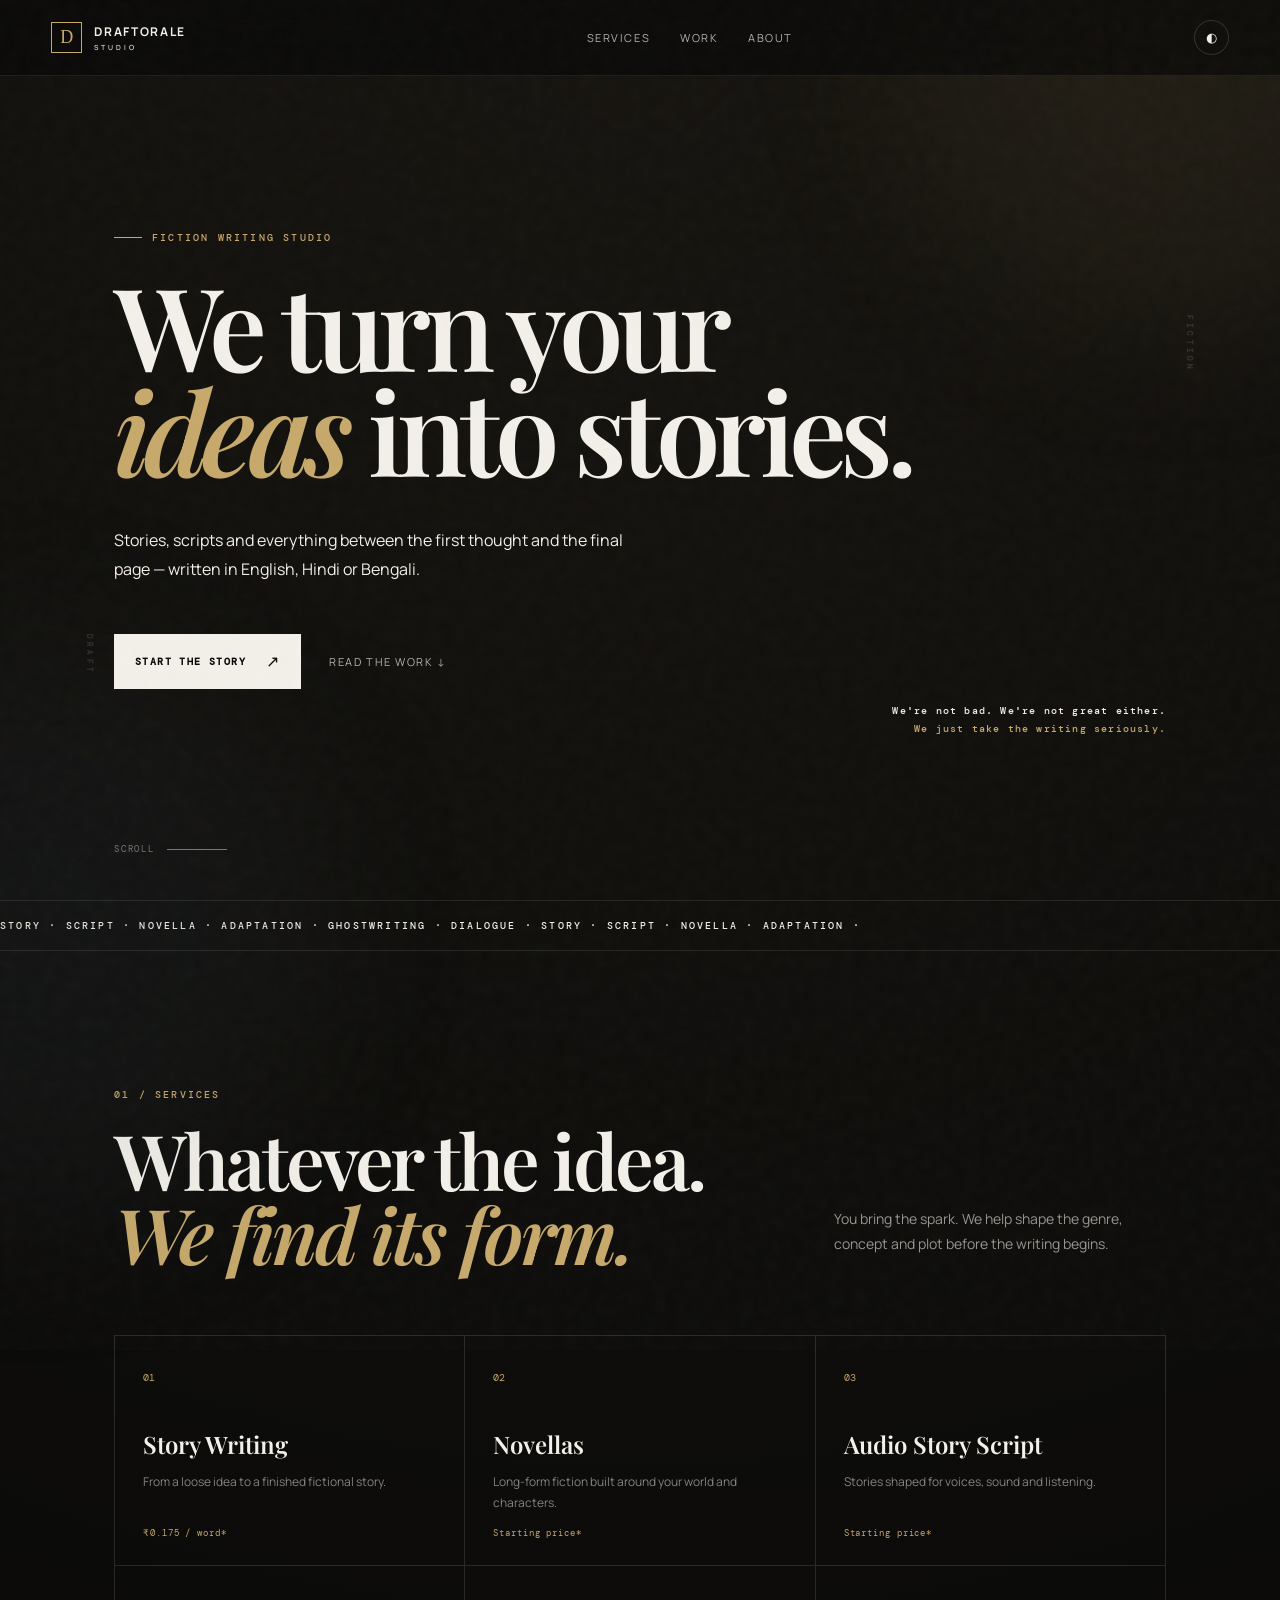
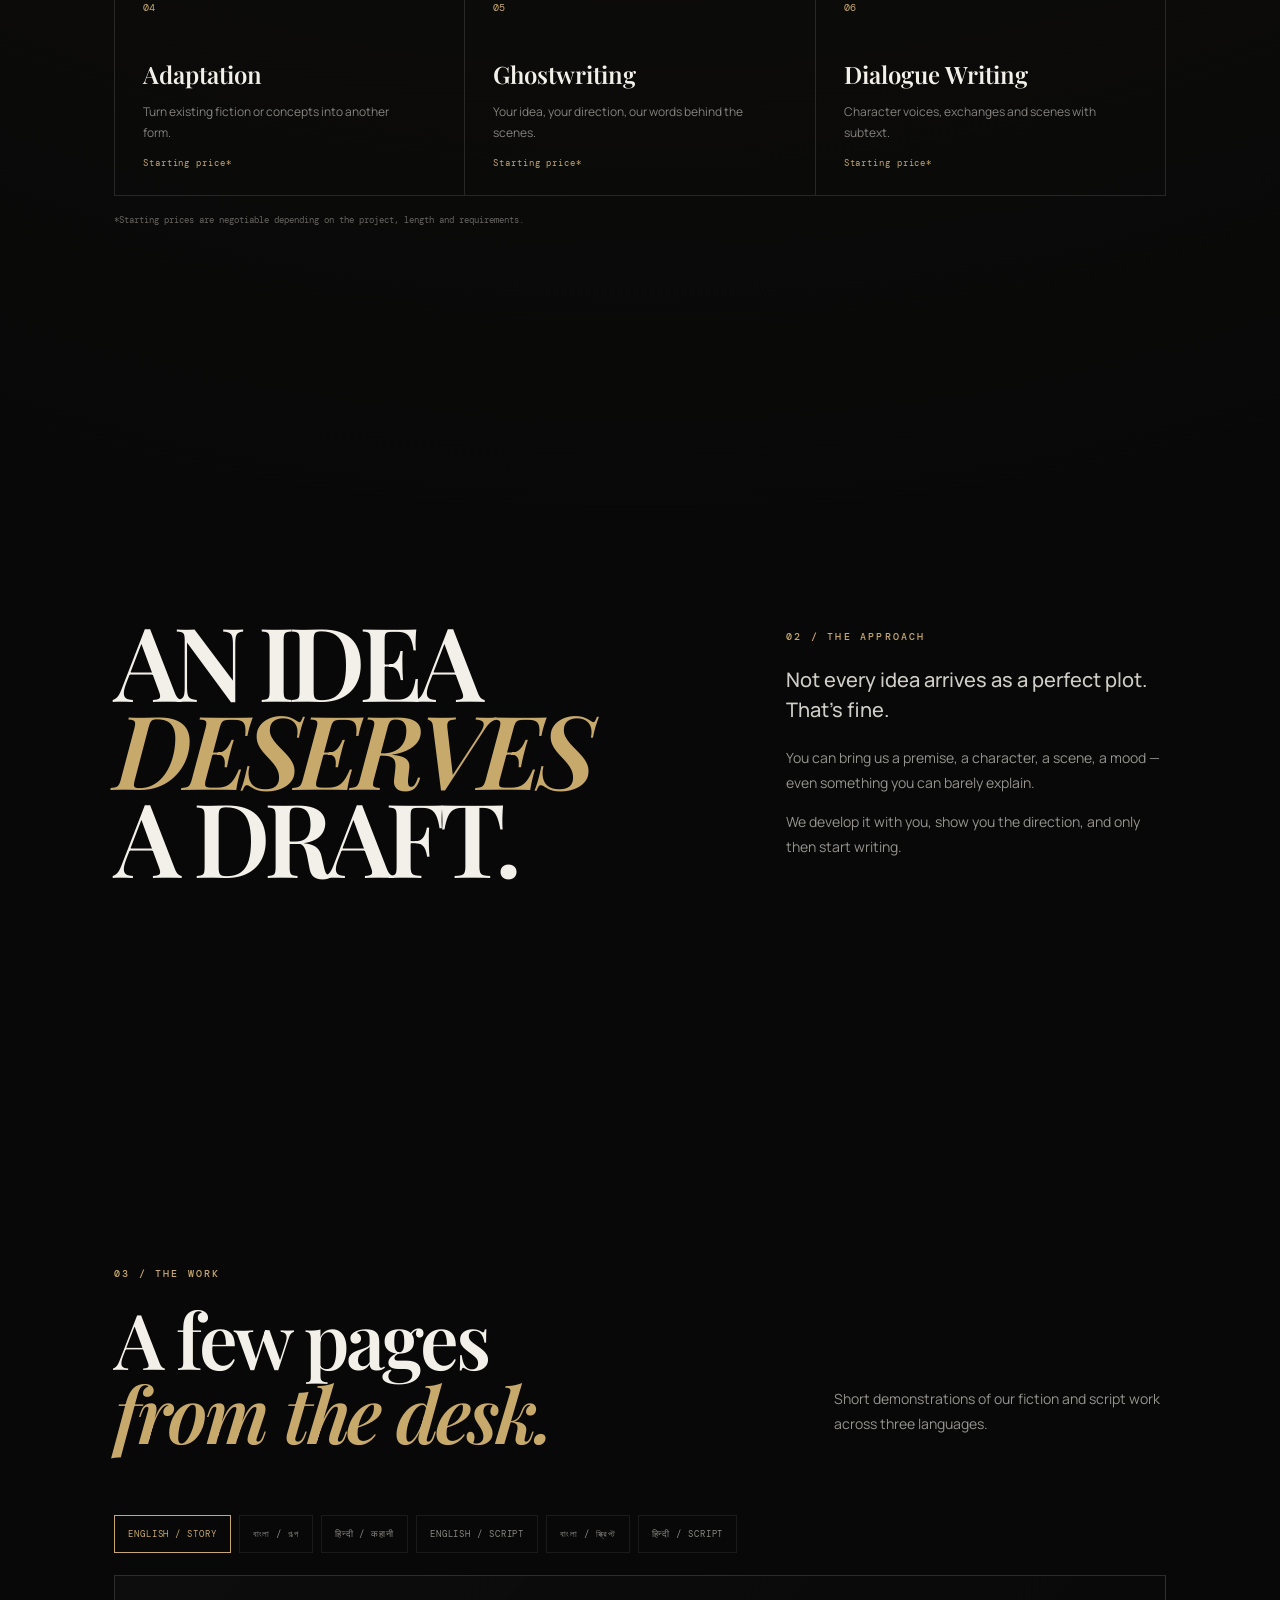
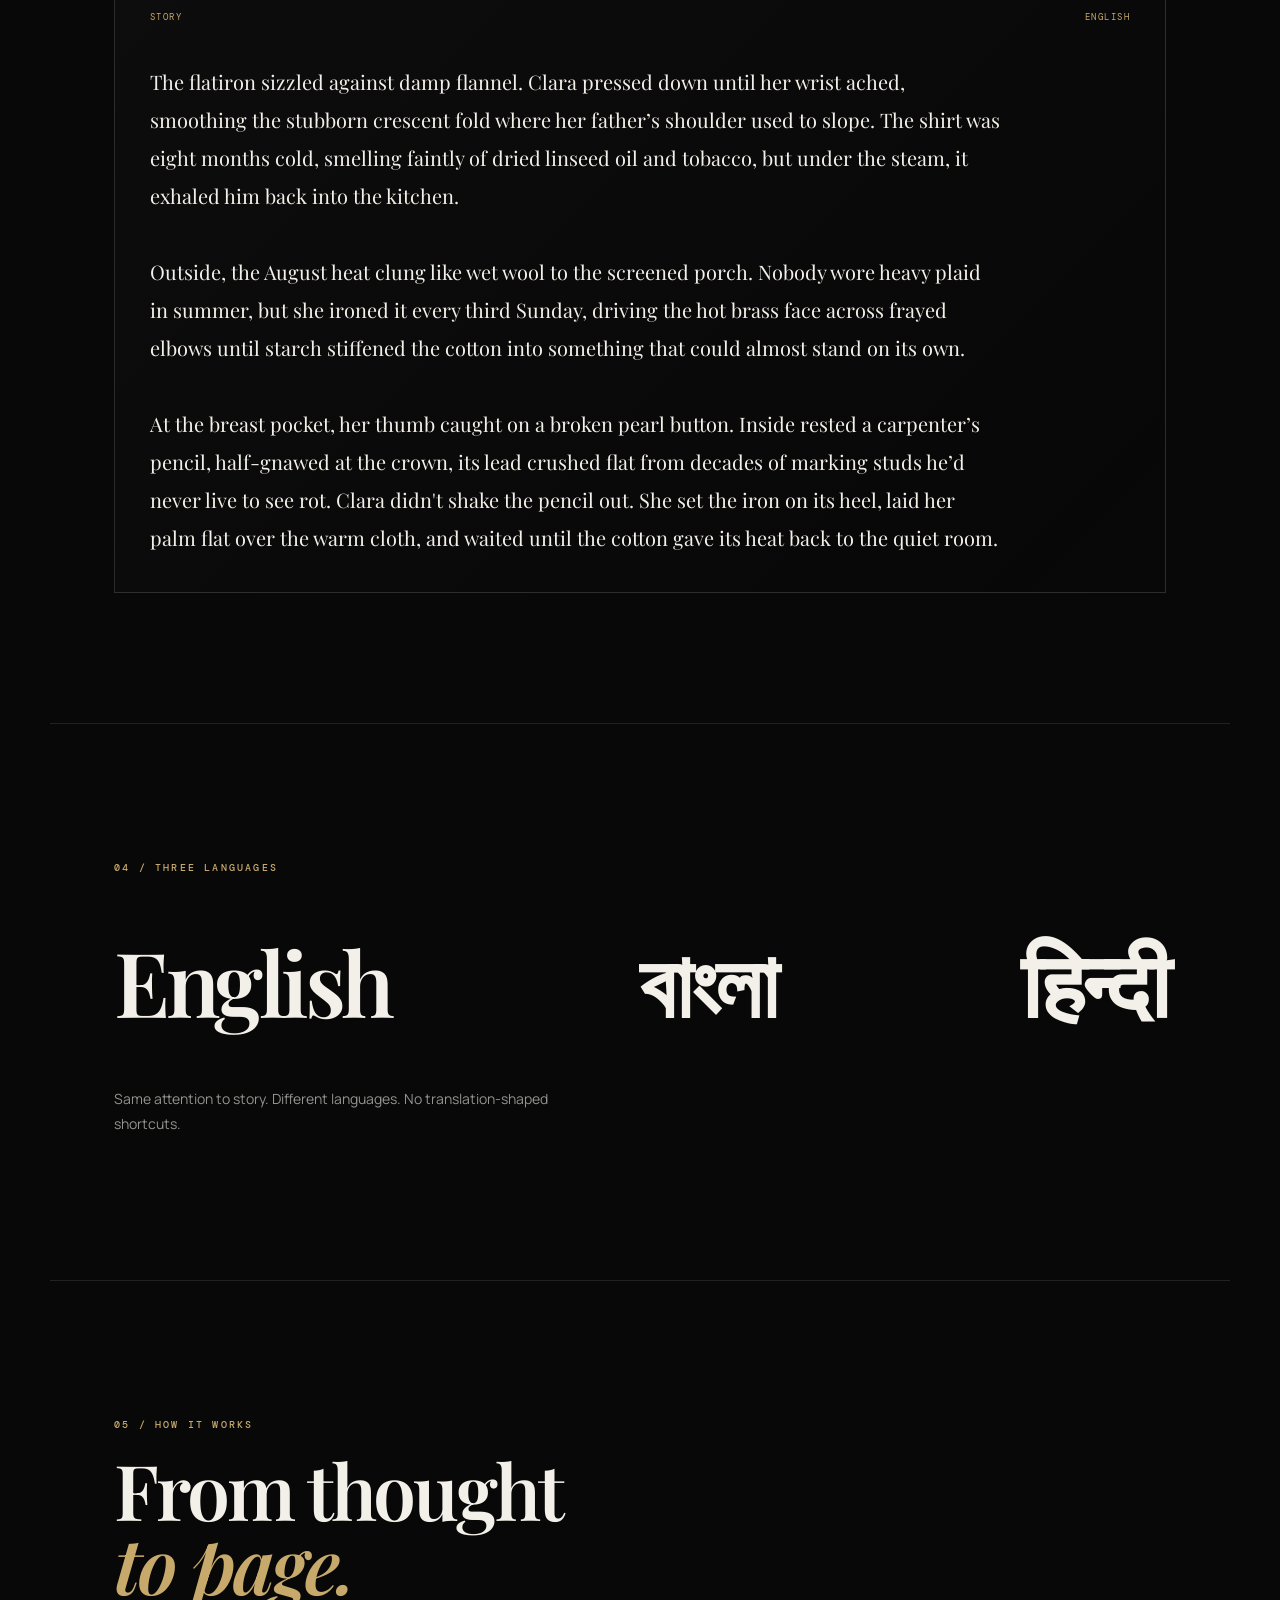
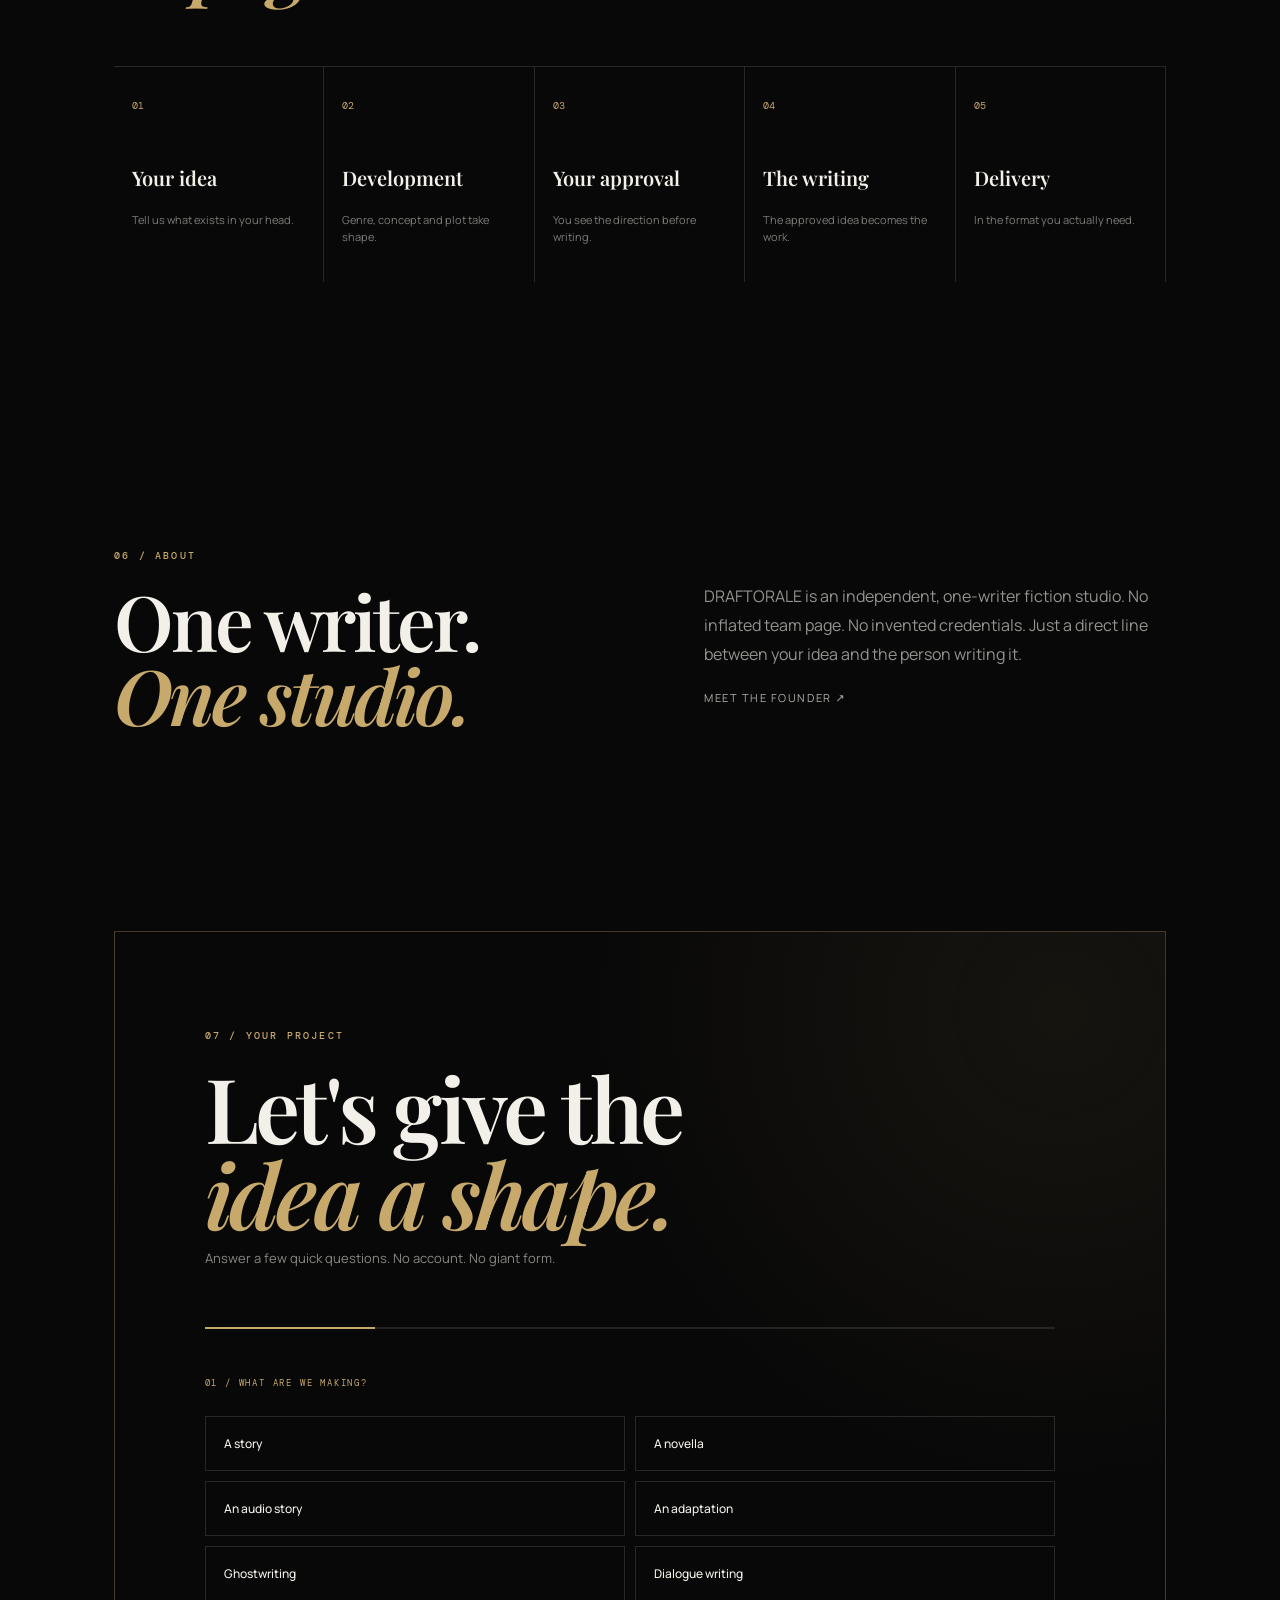
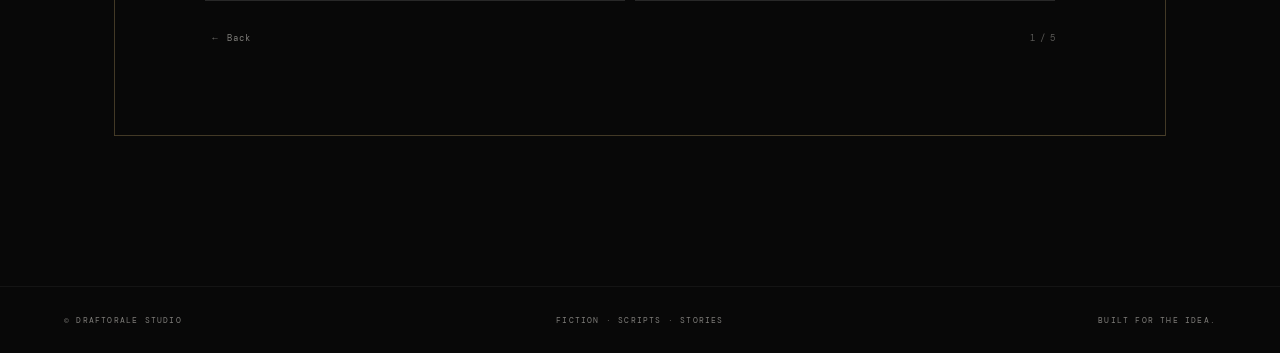
==== index.html @ 47ea6df9 "Add files via upload" ====
<!doctype html>
<html lang="en">
<head>
  <meta charset="utf-8">
  <meta name="viewport" content="width=device-width,initial-scale=1,viewport-fit=cover">
  <meta name="theme-color" content="#080808">
  <meta name="description" content="DRAFTORALE STUDIO — fiction, scripts, adaptations, ghostwriting and dialogue writing in English, Hindi and Bengali.">
  <title>DRAFTORALE STUDIO — We turn your ideas into stories.</title>
  <link rel="preconnect" href="https://fonts.googleapis.com">
  <link rel="preconnect" href="https://fonts.gstatic.com" crossorigin>
  <link href="https://fonts.googleapis.com/css2?family=DM+Mono:wght@400;500&family=Manrope:wght@400;500;600;700&family=Playfair+Display:ital,wght@0,600;0,700;1,600&display=swap" rel="stylesheet">
  <link rel="stylesheet" href="style.css">
</head>
<body>
  <div class="noise"></div>
  <div class="ambient ambient-a"></div><div class="ambient ambient-b"></div>

  <header class="topbar">
    <a class="brand" href="#home" aria-label="DRAFTORALE Studio home">
      <span class="brand-mark">D</span>
      <span class="brand-name">DRAFTORALE <small>STUDIO</small></span>
    </a>
    <nav>
      <a href="#services">Services</a>
      <a href="#work">Work</a>
      <a href="#about">About</a>
    </nav>
    <button class="mode" id="modeBtn" aria-label="Toggle theme"><span>◐</span></button>
  </header>

  <main id="home">
    <section class="hero section">
      <div class="eyebrow reveal"><span></span> FICTION WRITING STUDIO</div>
      <h1 class="reveal delay-1">We turn your<br><em>ideas</em> into stories.</h1>
      <p class="hero-copy reveal delay-2">Stories, scripts and everything between the first thought and the final page — written in English, Hindi or Bengali.</p>
      <div class="hero-actions reveal delay-3">
        <a class="btn btn-primary" href="#start">START THE STORY <b>↗</b></a>
        <a class="text-link" href="#work">Read the work ↓</a>
      </div>
      <div class="hero-note reveal delay-4">We're not bad. We're not great either.<br><span>We just take the writing seriously.</span></div>

      <div class="floating-word word-1">FICTION</div>
      <div class="floating-word word-2">DRAFT</div>
      <div class="scroll-cue">SCROLL <i></i></div>
    </section>

    <section class="marquee-wrap" aria-hidden="true">
      <div class="marquee">STORY · SCRIPT · NOVELLA · ADAPTATION · GHOSTWRITING · DIALOGUE · STORY · SCRIPT · NOVELLA · ADAPTATION ·</div>
    </section>

    <section id="services" class="section services">
      <div class="section-head">
        <div><span class="kicker">01 / SERVICES</span><h2>Whatever the idea.<br><em>We find its form.</em></h2></div>
        <p>You bring the spark. We help shape the genre, concept and plot before the writing begins.</p>
      </div>
      <div class="service-grid">
        <article class="service-card"><span>01</span><h3>Story Writing</h3><p>From a loose idea to a finished fictional story.</p><b>₹0.175 / word*</b></article>
        <article class="service-card"><span>02</span><h3>Novellas</h3><p>Long-form fiction built around your world and characters.</p><b>Starting price*</b></article>
        <article class="service-card"><span>03</span><h3>Audio Story Script</h3><p>Stories shaped for voices, sound and listening.</p><b>Starting price*</b></article>
        <article class="service-card"><span>04</span><h3>Adaptation</h3><p>Turn existing fiction or concepts into another form.</p><b>Starting price*</b></article>
        <article class="service-card"><span>05</span><h3>Ghostwriting</h3><p>Your idea, your direction, our words behind the scenes.</p><b>Starting price*</b></article>
        <article class="service-card"><span>06</span><h3>Dialogue Writing</h3><p>Character voices, exchanges and scenes with subtext.</p><b>Starting price*</b></article>
      </div>
      <p class="price-note">*Starting prices are negotiable depending on the project, length and requirements.</p>
    </section>

    <section class="section philosophy">
      <div class="giant-type">AN IDEA<br><em>DESERVES</em><br>A DRAFT.</div>
      <div class="philosophy-copy">
        <span class="kicker">02 / THE APPROACH</span>
        <p>Not every idea arrives as a perfect plot. That's fine.</p>
        <p>You can bring us a premise, a character, a scene, a mood — even something you can barely explain.</p>
        <p>We develop it with you, show you the direction, and only then start writing.</p>
      </div>
    </section>

    <section id="work" class="section work">
      <div class="section-head">
        <div><span class="kicker">03 / THE WORK</span><h2>A few pages<br><em>from the desk.</em></h2></div>
        <p>Short demonstrations of our fiction and script work across three languages.</p>
      </div>
      <div class="sample-tabs">
        <button class="sample-tab active" data-sample="en-story">ENGLISH / STORY</button>
        <button class="sample-tab" data-sample="bn-story">বাংলা / গল্প</button>
        <button class="sample-tab" data-sample="hi-story">हिन्दी / कहानी</button>
        <button class="sample-tab" data-sample="en-script">ENGLISH / SCRIPT</button>
        <button class="sample-tab" data-sample="bn-script">বাংলা / স্ক্রিপ্ট</button>
        <button class="sample-tab" data-sample="hi-script">हिन्दी / SCRIPT</button>
      </div>
      <article class="sample-panel">
        <div class="sample-meta"><span id="sampleType">STORY</span><span id="sampleLang">ENGLISH</span></div>
        <div id="sampleText" class="sample-text"></div>
      </article>
    </section>

    <section class="section languages">
      <span class="kicker">04 / THREE LANGUAGES</span>
      <div class="language-row"><span>English</span><span>বাংলা</span><span>हिन्दी</span></div>
      <p>Same attention to story. Different languages. No translation-shaped shortcuts.</p>
    </section>

    <section class="section process">
      <div class="section-head"><div><span class="kicker">05 / HOW IT WORKS</span><h2>From thought<br><em>to page.</em></h2></div></div>
      <div class="process-line">
        <div><strong>01</strong><h3>Your idea</h3><p>Tell us what exists in your head.</p></div>
        <div><strong>02</strong><h3>Development</h3><p>Genre, concept and plot take shape.</p></div>
        <div><strong>03</strong><h3>Your approval</h3><p>You see the direction before writing.</p></div>
        <div><strong>04</strong><h3>The writing</h3><p>The approved idea becomes the work.</p></div>
        <div><strong>05</strong><h3>Delivery</h3><p>In the format you actually need.</p></div>
      </div>
    </section>

    <section id="about" class="section about">
      <div>
        <span class="kicker">06 / ABOUT</span>
        <h2>One writer.<br><em>One studio.</em></h2>
      </div>
      <div class="about-copy">
        <p>DRAFTORALE is an independent, one-writer fiction studio. No inflated team page. No invented credentials. Just a direct line between your idea and the person writing it.</p>
        <a class="text-link" href="https://aabirgoon.github.io/" target="_blank" rel="noopener">Meet the founder ↗</a>
      </div>
    </section>

    <section id="start" class="section start">
      <div class="start-card">
        <span class="kicker">07 / YOUR PROJECT</span>
        <h2>Let's give the<br><em>idea a shape.</em></h2>
        <p>Answer a few quick questions. No account. No giant form.</p>
        <div class="wizard" id="wizard">
          <div class="progress"><span id="progressBar"></span></div>
          <div class="step active" data-step="1">
            <small>01 / WHAT ARE WE MAKING?</small>
            <div class="options" data-key="project">
              <button data-value="Story">A story</button><button data-value="Novella">A novella</button>
              <button data-value="Audio story script">An audio story</button><button data-value="Adaptation">An adaptation</button>
              <button data-value="Ghostwriting">Ghostwriting</button><button data-value="Dialogue writing">Dialogue writing</button>
            </div>
          </div>
          <div class="step" data-step="2">
            <small>02 / LANGUAGE?</small>
            <div class="options" data-key="language"><button data-value="English">English</button><button data-value="Hindi">हिन्दी</button><button data-value="Bengali">বাংলা</button></div>
          </div>
          <div class="step" data-step="3">
            <small>03 / WHAT'S THE VIBE?</small>
            <div class="options" data-key="genre">
              <button data-value="Thriller">Thriller</button><button data-value="Mystery">Mystery</button><button data-value="Horror">Horror</button>
              <button data-value="Psychological">Psychological</button><button data-value="Sci-fi">Sci-fi</button><button data-value="Crime">Crime</button>
              <button data-value="Fantasy">Fantasy</button><button data-value="Drama">Drama</button><button data-value="Comedy">Comedy</button>
              <button data-value="Children's">Children's</button><button data-value="Something else">Something else</button>
            </div>
          </div>
          <div class="step" data-step="4">
            <small>04 / WHAT DO YOU HAVE?</small>
            <div class="options" data-key="material"><button data-value="Just an idea">Just an idea</button><button data-value="A rough concept">A rough concept</button><button data-value="Characters">Characters</button><button data-value="An outline">An outline</button><button data-value="A complete story">A complete story</button></div>
          </div>
          <div class="step" data-step="5">
            <small>05 / WHAT DO YOU NEED?</small>
            <div class="options" data-key="need"><button data-value="Full writing">Full writing</button><button data-value="Concept + plot development">Concept + plot development</button><button data-value="Story + script">Story + script</button><button data-value="Dialogue / scene work">Dialogue / scene work</button><button data-value="Something custom">Something custom</button></div>
          </div>
          <div class="step" data-step="6">
            <small>06 / YOUR PROJECT</small>
            <div class="summary" id="summary"></div>
            <p class="final-note">Starting prices are negotiable. We'll discuss the exact scope and payment before writing begins.</p>
            <a class="btn btn-primary" id="emailBtn" href="#">START THE STORY <b>↗</b></a>
            <button class="restart" id="restart">Start over</button>
          </div>
          <div class="wizard-nav"><button id="backBtn">← Back</button><span id="stepCount">1 / 5</span></div>
        </div>
      </div>
    </section>
  </main>

  <footer><span>© DRAFTORALE STUDIO</span><span>FICTION · SCRIPTS · STORIES</span><span>BUILT FOR THE IDEA.</span></footer>
  <script src="script.js"></script>
</body>
</html>
---- style.css ----
*{box-sizing:border-box}html{scroll-behavior:smooth}body{margin:0;background:#080808;color:#f3f0e9;font-family:Manrope,system-ui,sans-serif;overflow-x:hidden;transition:.45s ease;background-image:radial-gradient(circle at 50% 0%,rgba(196,167,105,.08),transparent 32%)}body.light{background:#f2f0ea;color:#111}.noise{position:fixed;inset:-50%;z-index:20;pointer-events:none;opacity:.035;background-image:url("data:image/svg+xml,%3Csvg viewBox='0 0 180 180' xmlns='http://www.w3.org/2000/svg'%3E%3Cfilter id='n'%3E%3CfeTurbulence type='fractalNoise' baseFrequency='.8' numOctaves='4' stitchTiles='stitch'/%3E%3C/filter%3E%3Crect width='100%25' height='100%25' filter='url(%23n)' opacity='.8'/%3E%3C/svg%3E");animation:noise .2s steps(2) infinite}.ambient{position:fixed;width:45vw;height:45vw;border-radius:50%;filter:blur(100px);opacity:.08;pointer-events:none}.ambient-a{background:#c6a769;top:-20vw;right:-15vw}.ambient-b{background:#526477;bottom:-25vw;left:-20vw}.topbar{height:76px;position:fixed;z-index:15;top:0;left:0;right:0;display:flex;align-items:center;justify-content:space-between;padding:0 4vw;border-bottom:1px solid rgba(255,255,255,.08);backdrop-filter:blur(18px);background:rgba(8,8,8,.66)}body.light .topbar{background:rgba(242,240,234,.75);border-color:rgba(0,0,0,.08)}.brand{display:flex;align-items:center;gap:12px;color:inherit;text-decoration:none}.brand-mark{width:31px;height:31px;border:1px solid #c7a96b;color:#c7a96b;display:grid;place-items:center;font-family:Georgia,serif;font-size:18px}.brand-name{font-weight:700;letter-spacing:.14em;font-size:12px}.brand-name small{display:block;font-size:7px;letter-spacing:.42em;margin-top:3px;font-weight:500}.topbar nav{display:flex;gap:30px}.topbar nav a,.text-link{color:inherit;text-decoration:none;font-size:11px;letter-spacing:.14em;text-transform:uppercase;opacity:.72}.topbar nav a:hover,.text-link:hover{opacity:1}.mode{border:1px solid rgba(255,255,255,.15);background:transparent;color:inherit;border-radius:50%;width:35px;height:35px}.section{max-width:1180px;margin:auto;padding:130px 5vw}.hero{min-height:100vh;display:flex;flex-direction:column;justify-content:center;position:relative;padding-top:150px}.eyebrow,.kicker{font:500 10px "DM Mono",monospace;letter-spacing:.22em;color:#c7a96b}.eyebrow{display:flex;align-items:center;gap:10px}.eyebrow span{width:28px;height:1px;background:#c7a96b}.hero h1{font:600 clamp(58px,9vw,130px)/.91 "Playfair Display",Georgia,serif;letter-spacing:-.055em;max-width:950px;margin:28px 0}.hero h1 em,h2 em,.giant-type em{color:#c7a96b;font-weight:600}.hero-copy{max-width:520px;font-size:16px;line-height:1.8;opacity:.68}.hero-actions{display:flex;align-items:center;gap:28px;margin-top:34px}.btn{display:inline-flex;align-items:center;gap:20px;padding:16px 20px;text-decoration:none;font:600 10px "DM Mono",monospace;letter-spacing:.14em;text-transform:uppercase;border:1px solid transparent;cursor:pointer}.btn b{font-size:16px;font-weight:400}.btn-primary{background:#f3f0e9;color:#090909}.btn-primary:hover{transform:translateY(-2px);box-shadow:0 15px 45px rgba(255,255,255,.1)}body.light .btn-primary{background:#111;color:#fff}.hero-note{position:absolute;right:5vw;bottom:18vh;text-align:right;font:500 10px/1.8 "DM Mono",monospace;letter-spacing:.12em;opacity:.5}.hero-note span{color:#c7a96b}.floating-word{position:absolute;font:600 8px "DM Mono";letter-spacing:.4em;opacity:.13;writing-mode:vertical-rl}.word-1{right:3%;top:35%}.word-2{left:3%;bottom:25%}.scroll-cue{position:absolute;bottom:5vh;left:5vw;font:9px "DM Mono";letter-spacing:.2em;opacity:.45;display:flex;gap:12px;align-items:center}.scroll-cue i{width:60px;height:1px;background:currentColor}.marquee-wrap{overflow:hidden;border-top:1px solid rgba(255,255,255,.1);border-bottom:1px solid rgba(255,255,255,.1);padding:18px 0;white-space:nowrap}.marquee{font:500 10px "DM Mono";letter-spacing:.22em;animation:marquee 28s linear infinite}.section-head{display:grid;grid-template-columns:1.3fr .7fr;gap:8vw;align-items:end;margin-bottom:65px}.section-head h2,h2{font:600 clamp(46px,6vw,82px)/.96 "Playfair Display";letter-spacing:-.04em;margin:20px 0 0}.section-head>p,.philosophy-copy p,.languages p,.about-copy p{line-height:1.8;opacity:.6;font-size:14px}.service-grid{display:grid;grid-template-columns:repeat(3,1fr);border-top:1px solid rgba(255,255,255,.12);border-left:1px solid rgba(255,255,255,.12)}.service-card{min-height:230px;padding:28px;border-right:1px solid rgba(255,255,255,.12);border-bottom:1px solid rgba(255,255,255,.12);transition:.35s;position:relative}.service-card:hover{background:rgba(199,169,107,.06);transform:translateY(-4px)}.service-card>span{font:10px "DM Mono";color:#c7a96b}.service-card h3{font:600 24px "Playfair Display";margin:42px 0 12px}.service-card p{font-size:12px;line-height:1.7;opacity:.52;max-width:270px}.service-card b{position:absolute;bottom:26px;font:9px "DM Mono";letter-spacing:.1em;color:#c7a96b}.price-note{font:9px "DM Mono";opacity:.4;margin-top:18px}.philosophy{display:grid;grid-template-columns:1.2fr .8fr;gap:8vw;align-items:center;min-height:85vh}.giant-type{font:600 clamp(55px,8vw,110px)/.86 "Playfair Display";letter-spacing:-.06em}.philosophy-copy{max-width:400px}.philosophy-copy p:first-of-type{font:500 20px/1.5 Manrope;color:inherit;opacity:.85}.sample-tabs{display:flex;gap:8px;flex-wrap:wrap;margin-bottom:22px}.sample-tab{font:9px "DM Mono";letter-spacing:.1em;background:transparent;color:inherit;border:1px solid rgba(255,255,255,.14);padding:12px 13px;cursor:pointer;opacity:.55}.sample-tab.active,.sample-tab:hover{opacity:1;border-color:#c7a96b;color:#c7a96b}.sample-panel{border:1px solid rgba(255,255,255,.14);min-height:420px;padding:35px;position:relative;background:linear-gradient(135deg,rgba(255,255,255,.025),transparent)}.sample-meta{display:flex;justify-content:space-between;font:9px "DM Mono";letter-spacing:.16em;color:#c7a96b;margin-bottom:40px}.sample-text{font:400 clamp(16px,2vw,20px)/1.9 "Playfair Display",Georgia,serif;max-width:850px;white-space:pre-line}.languages{border-top:1px solid rgba(255,255,255,.1);border-bottom:1px solid rgba(255,255,255,.1)}.language-row{display:flex;justify-content:space-between;align-items:center;gap:20px;margin:45px 0;font:600 clamp(38px,7vw,90px) "Playfair Display";letter-spacing:-.05em}.languages>p{max-width:450px}.process-line{display:grid;grid-template-columns:repeat(5,1fr);border-top:1px solid rgba(255,255,255,.13)}.process-line>div{padding:25px 18px;border-right:1px solid rgba(255,255,255,.13);min-height:210px}.process-line strong{font:10px "DM Mono";color:#c7a96b}.process-line h3{font:600 20px "Playfair Display";margin-top:50px}.process-line p{font-size:11px;line-height:1.6;opacity:.5}.about{display:grid;grid-template-columns:1fr 1fr;gap:10vw;align-items:center}.about-copy{max-width:500px}.about-copy p{font-size:16px}.start{padding-top:70px;padding-bottom:150px}.start-card{border:1px solid rgba(199,169,107,.3);padding:7vw;background:radial-gradient(circle at 90% 10%,rgba(199,169,107,.08),transparent 40%)}.start-card h2{font-size:clamp(52px,7vw,90px)}.start-card>p{opacity:.55;font-size:13px}.wizard{margin-top:60px;max-width:850px}.progress{height:2px;background:rgba(255,255,255,.1);margin-bottom:40px}.progress span{display:block;height:100%;background:#c7a96b;width:20%;transition:.4s}.step{display:none}.step.active{display:block;animation:fadeUp .45s ease}.step>small{font:9px "DM Mono";letter-spacing:.2em;color:#c7a96b}.options{display:grid;grid-template-columns:repeat(2,1fr);gap:10px;margin-top:25px}.options button{background:transparent;border:1px solid rgba(255,255,255,.13);color:inherit;text-align:left;padding:18px;font:500 12px Manrope;cursor:pointer;transition:.25s}.options button:hover{border-color:#c7a96b;transform:translateX(5px);background:rgba(199,169,107,.05)}.summary{margin:25px 0;border-top:1px solid rgba(255,255,255,.12)}.summary-row{display:flex;justify-content:space-between;gap:20px;padding:14px 0;border-bottom:1px solid rgba(255,255,255,.08);font-size:12px}.summary-row span:first-child{opacity:.45;font:9px "DM Mono";letter-spacing:.1em}.final-note{font-size:11px;opacity:.5;max-width:550px;line-height:1.7}.restart{background:none;border:0;color:inherit;opacity:.5;font:9px "DM Mono";margin-left:20px;cursor:pointer}.wizard-nav{display:flex;justify-content:space-between;align-items:center;margin-top:30px}.wizard-nav button{background:none;border:0;color:inherit;font:9px "DM Mono";letter-spacing:.12em;cursor:pointer;opacity:.5}.wizard-nav span{font:9px "DM Mono";opacity:.35}footer{border-top:1px solid rgba(255,255,255,.1);padding:28px 5vw;display:flex;justify-content:space-between;font:8px "DM Mono";letter-spacing:.15em;opacity:.5}.reveal{opacity:0;transform:translateY(24px);animation:fadeUp .9s forwards}.delay-1{animation-delay:.1s}.delay-2{animation-delay:.2s}.delay-3{animation-delay:.3s}.delay-4{animation-delay:.45s}@keyframes fadeUp{to{opacity:1;transform:none}}@keyframes marquee{to{transform:translateX(-50%)}}@keyframes noise{0%{transform:translate(0,0)}25%{transform:translate(2%,-1%)}50%{transform:translate(-1%,2%)}75%{transform:translate(1%,1%)}100%{transform:translate(0,0)}}@media(max-width:800px){.topbar{height:66px;padding:0 18px}.topbar nav{display:none}.section{padding:95px 20px}.hero{padding-top:120px;min-height:92vh}.hero h1{font-size:clamp(55px,15vw,82px)}.hero-copy{font-size:14px}.hero-note{position:static;text-align:left;margin-top:55px}.floating-word{display:none}.section-head,.philosophy,.about{grid-template-columns:1fr;gap:35px}.section-head{margin-bottom:38px}.service-grid{grid-template-columns:1fr 1fr}.service-card{min-height:220px;padding:20px}.service-card h3{font-size:20px;margin-top:35px}.language-row{flex-direction:column;align-items:flex-start}.process-line{grid-template-columns:1fr}.process-line>div{min-height:150px;border-right:0;border-bottom:1px solid rgba(255,255,255,.13)}.process-line h3{margin-top:28px}.options{grid-template-columns:1fr}.sample-panel{padding:24px;min-height:450px}.sample-text{font-size:16px}.hero-actions{flex-wrap:wrap}footer{flex-direction:column;gap:12px}}@media(max-width:430px){.service-grid{grid-template-columns:1fr}.brand-name{font-size:10px}.brand-mark{width:28px;height:28px}.section-head h2,h2{font-size:48px}}
body.light .marquee-wrap,body.light .languages{border-color:rgba(0,0,0,.12)}body.light .service-grid,body.light .service-card,body.light .process-line>div{border-color:rgba(0,0,0,.12)}body.light .sample-panel,body.light .start-card{border-color:rgba(0,0,0,.16)}body.light .sample-tab,body.light .options button{border-color:rgba(0,0,0,.16)}body.light .progress{background:rgba(0,0,0,.1)}
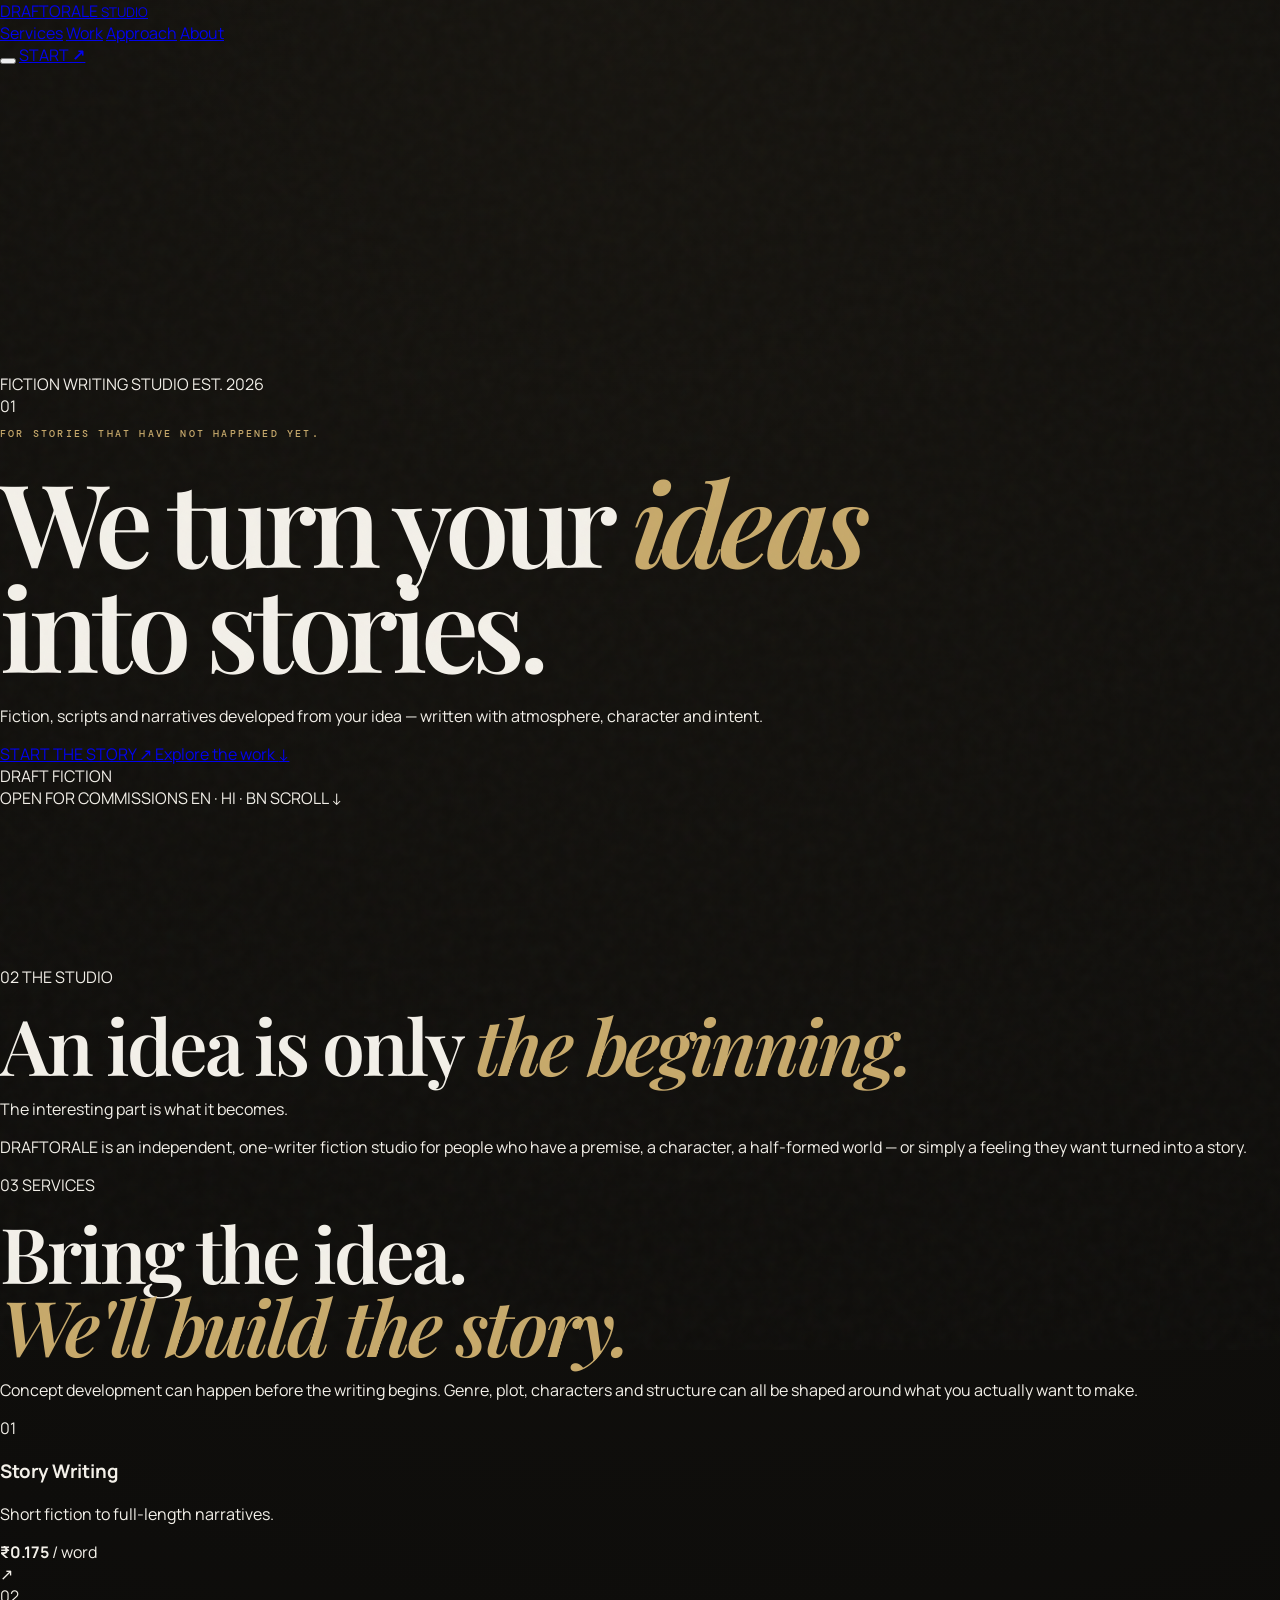
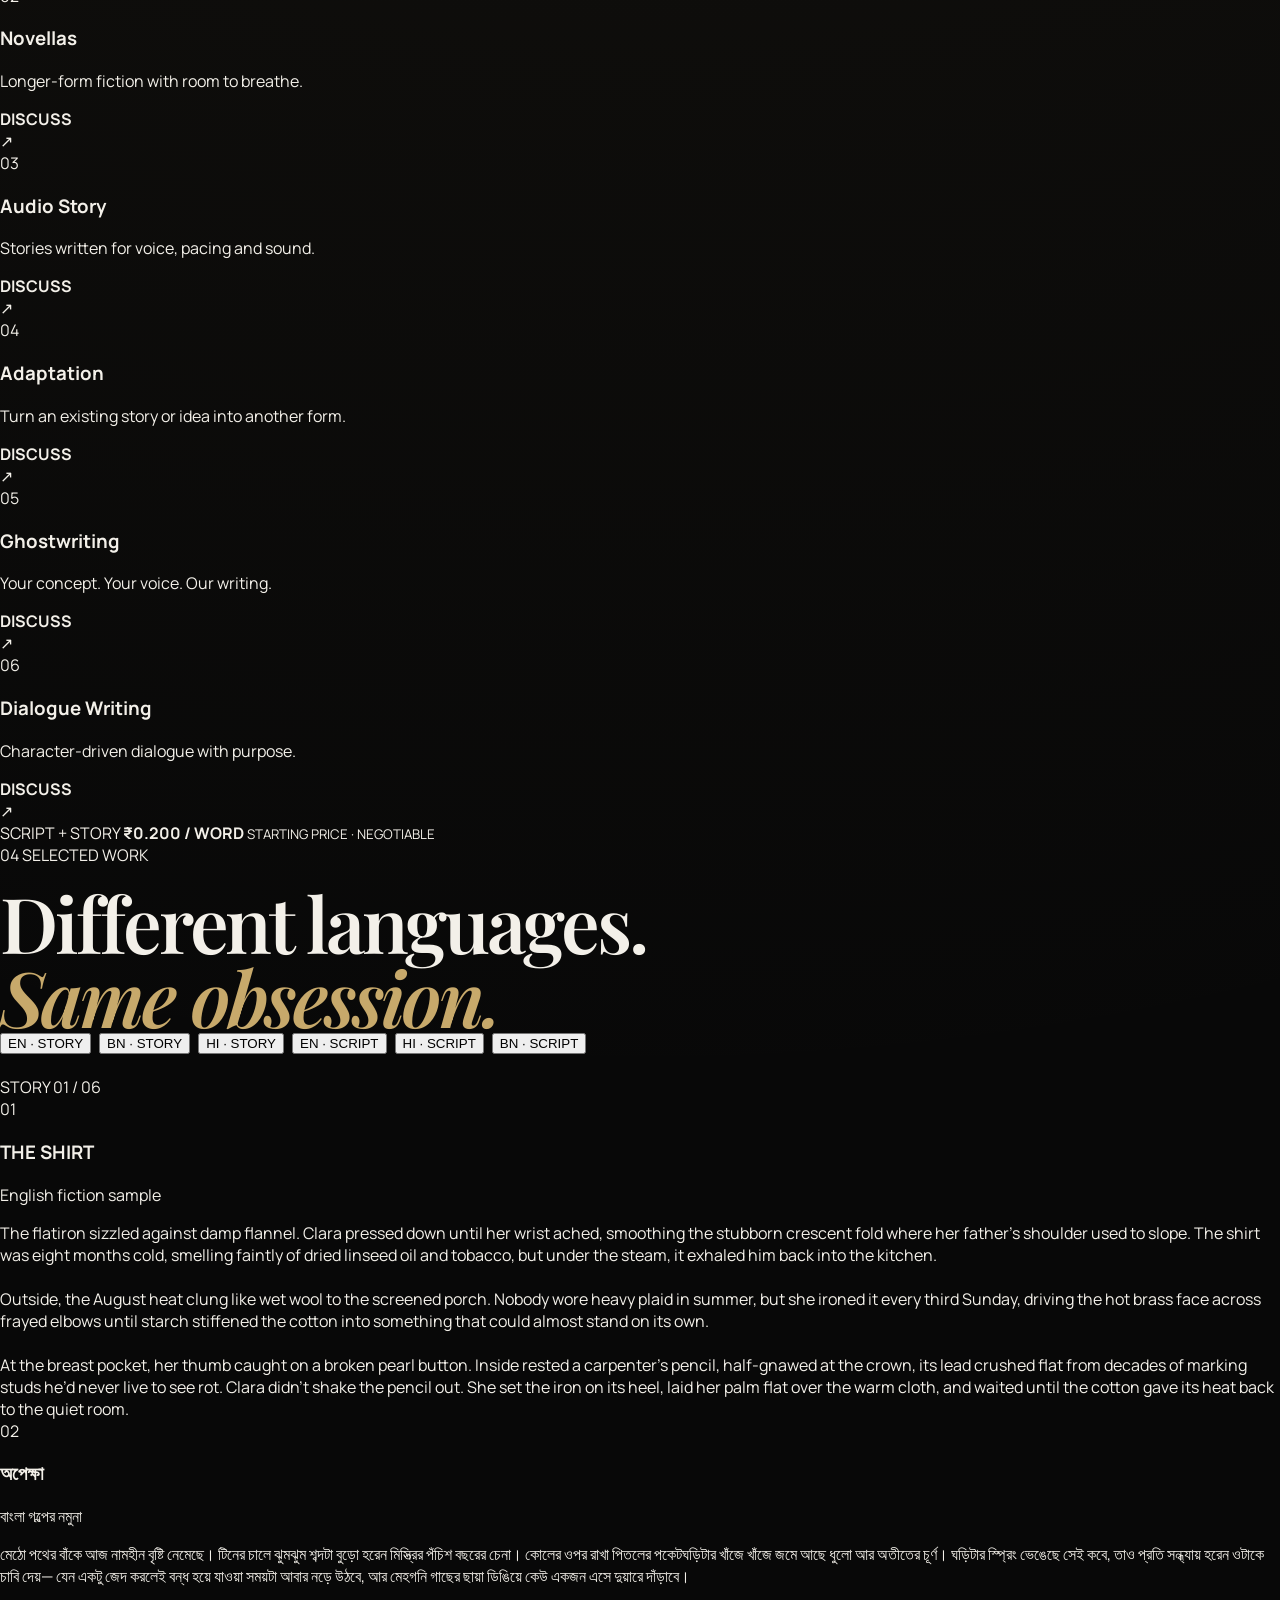
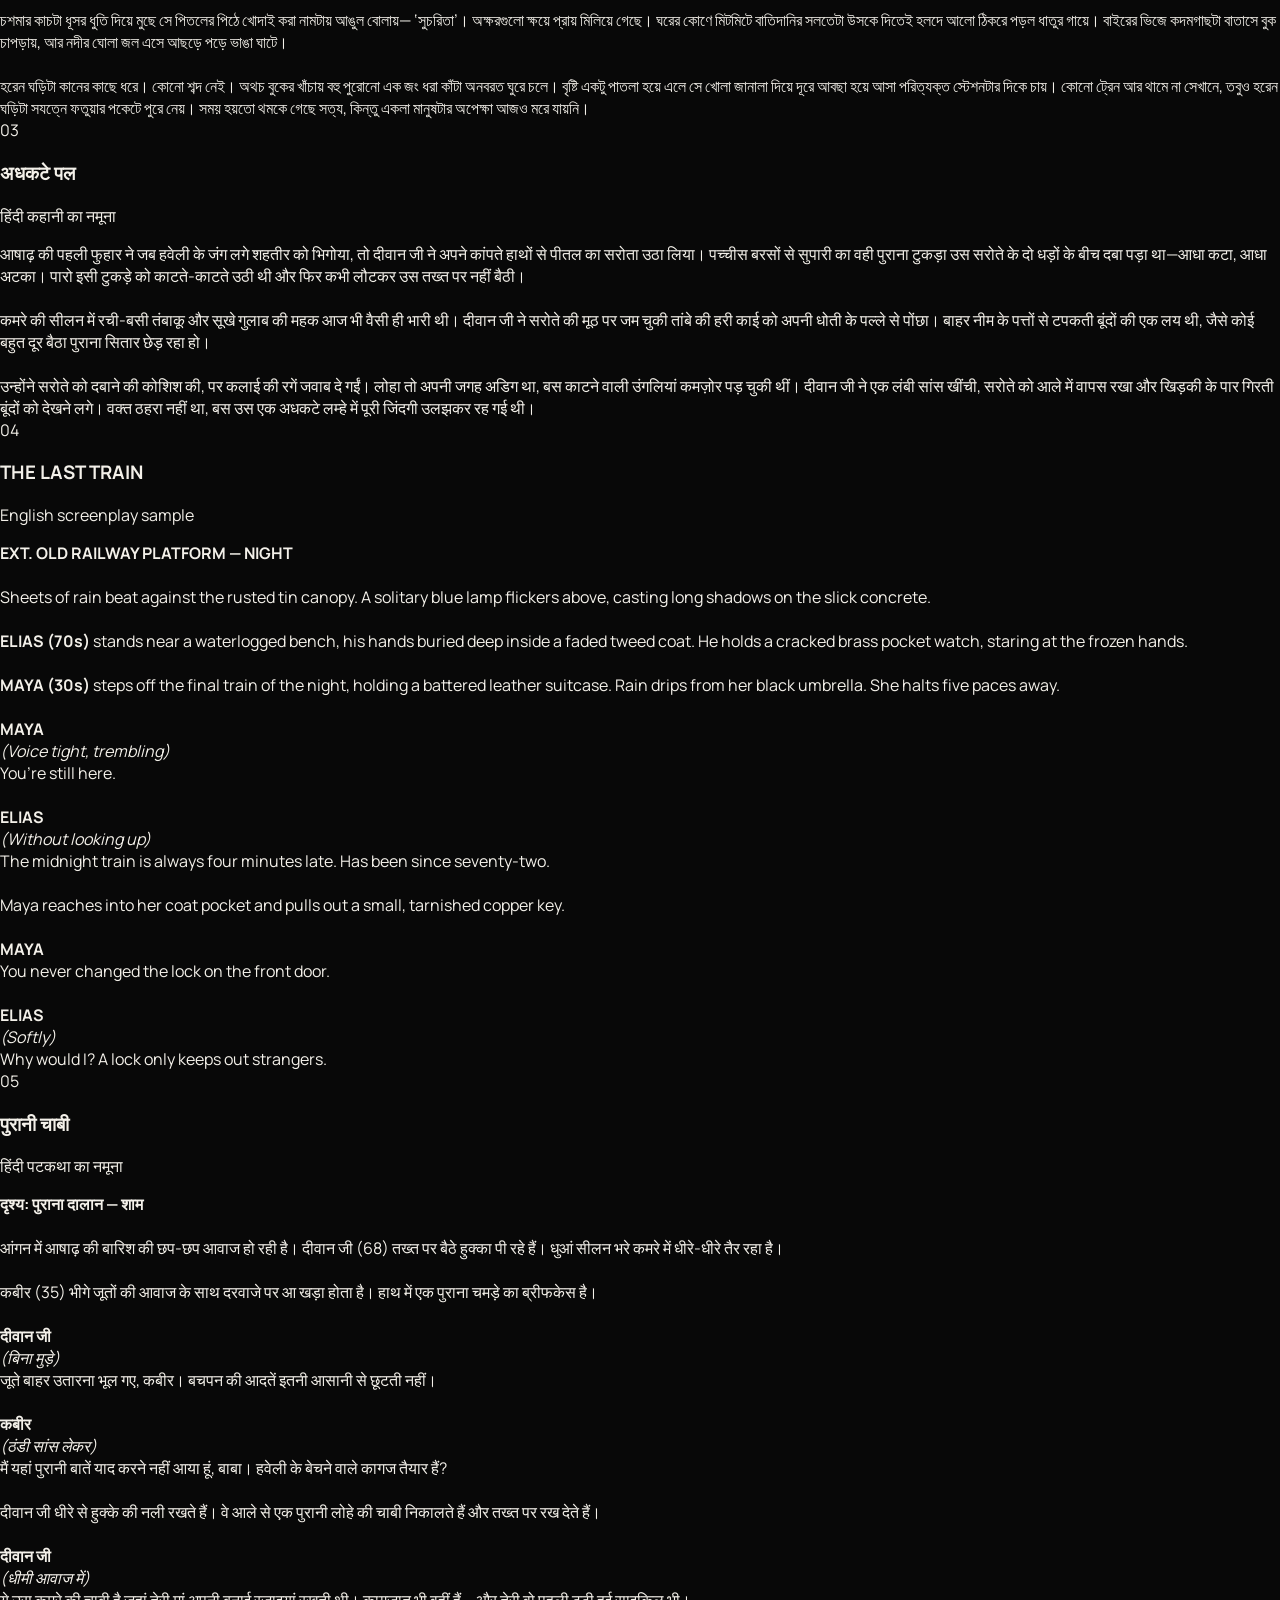
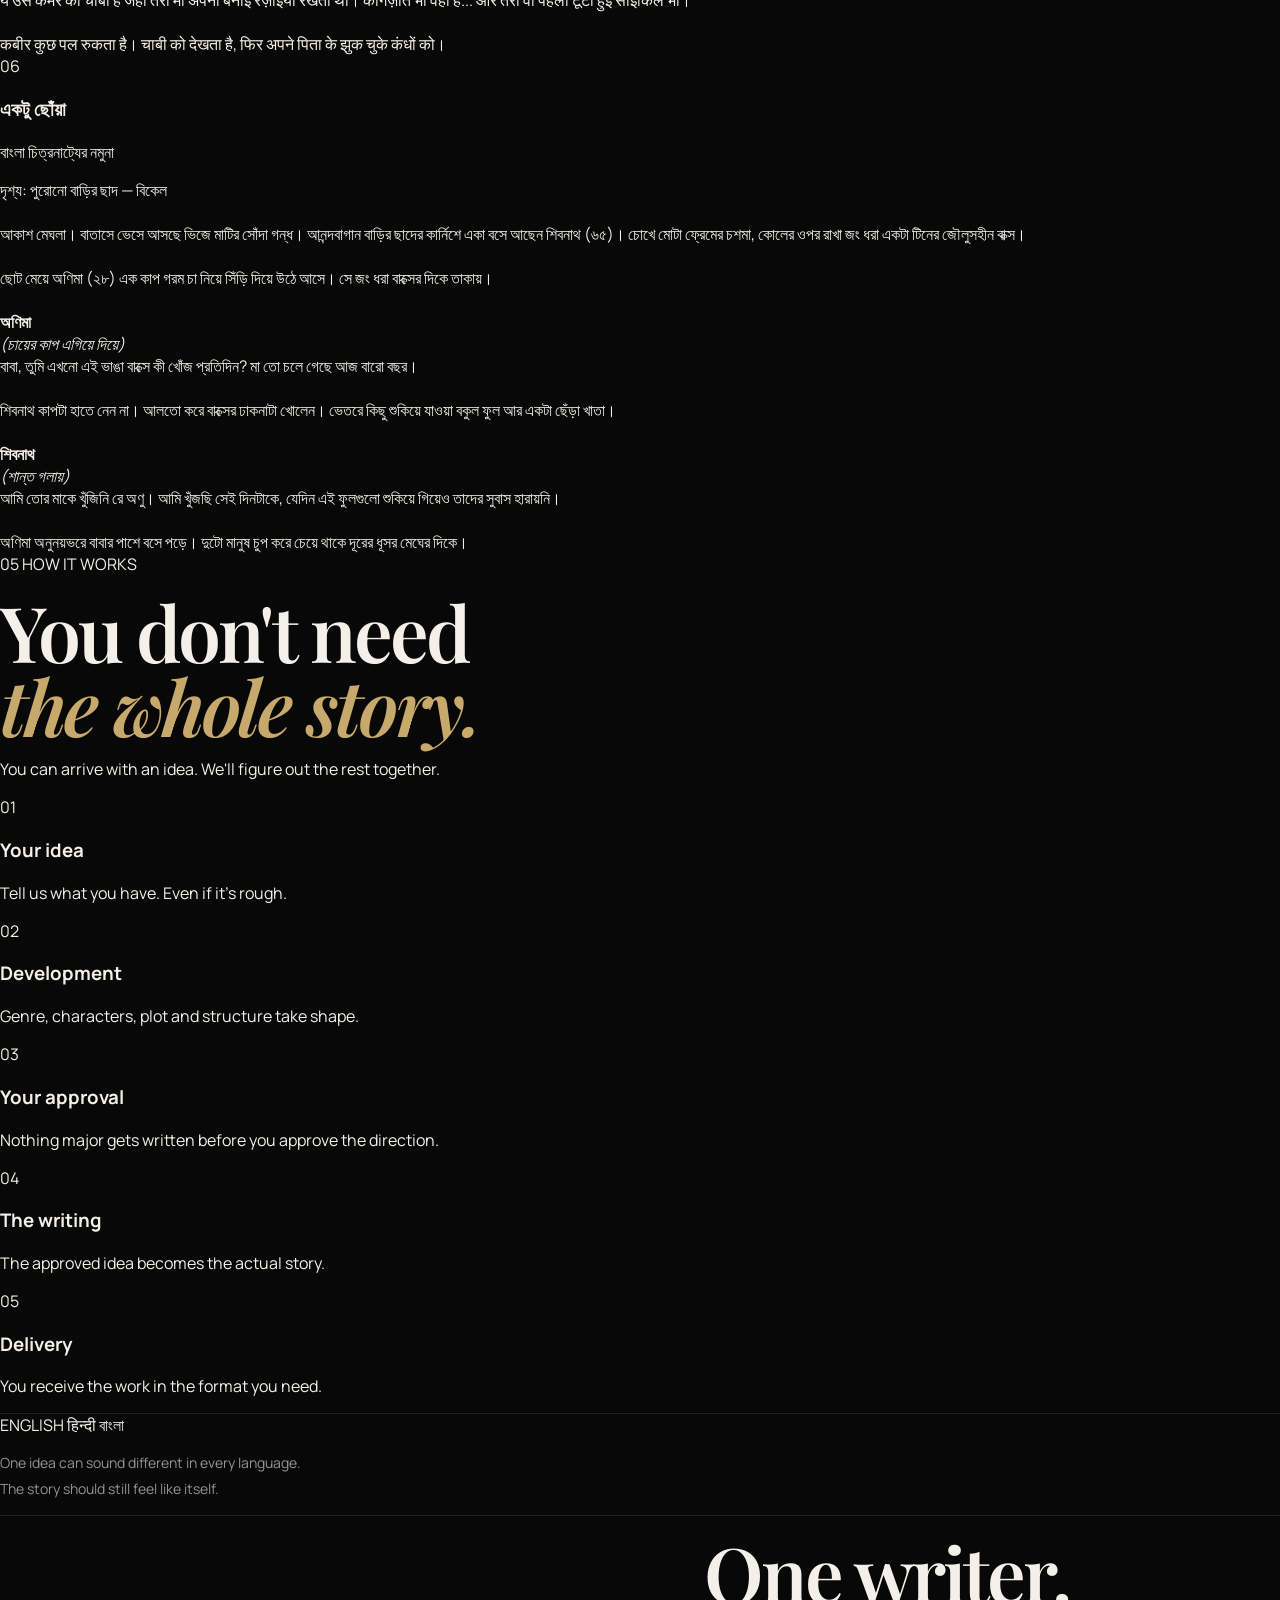
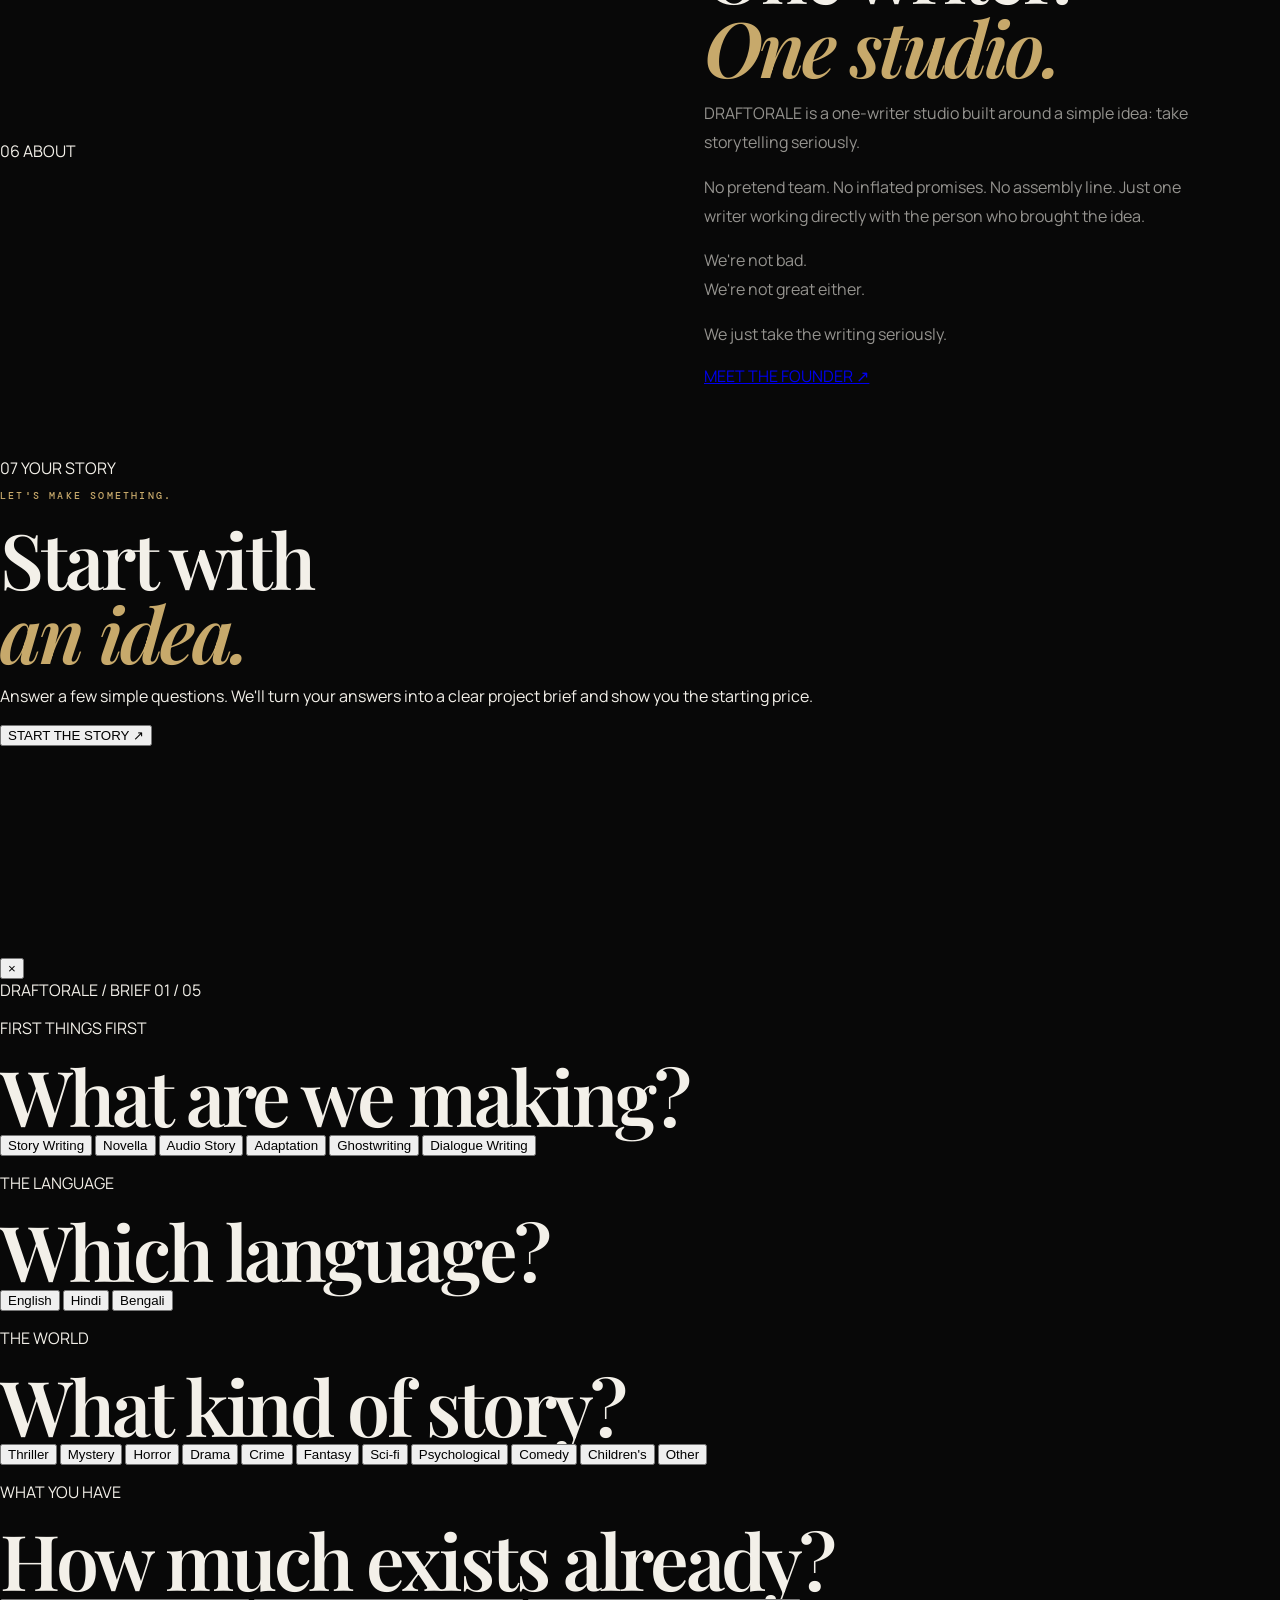
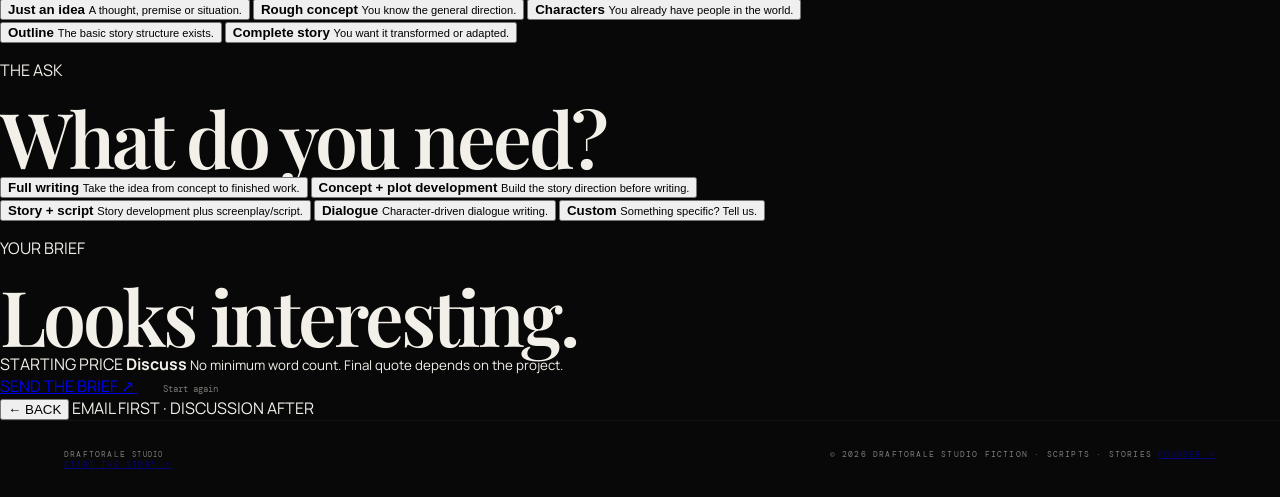
==== commit 230b4b6c: "Update index.html" ====
--- a/index.html
+++ b/index.html
@@ -1,176 +1,966 @@
-<!doctype html>
+<!DOCTYPE html>
 <html lang="en">
 <head>
-  <meta charset="utf-8">
-  <meta name="viewport" content="width=device-width,initial-scale=1,viewport-fit=cover">
-  <meta name="theme-color" content="#080808">
-  <meta name="description" content="DRAFTORALE STUDIO — fiction, scripts, adaptations, ghostwriting and dialogue writing in English, Hindi and Bengali.">
+  <meta charset="UTF-8">
+  <meta name="viewport" content="width=device-width,initial-scale=1.0">
+  <meta name="theme-color" content="#0b0b0a">
+  <meta name="description" content="DRAFTORALE STUDIO — We turn your ideas into stories. Fiction writing, novellas, audio stories, adaptations, ghostwriting and dialogue writing.">
   <title>DRAFTORALE STUDIO — We turn your ideas into stories.</title>
+
   <link rel="preconnect" href="https://fonts.googleapis.com">
   <link rel="preconnect" href="https://fonts.gstatic.com" crossorigin>
-  <link href="https://fonts.googleapis.com/css2?family=DM+Mono:wght@400;500&family=Manrope:wght@400;500;600;700&family=Playfair+Display:ital,wght@0,600;0,700;1,600&display=swap" rel="stylesheet">
+  <link href="https://fonts.googleapis.com/css2?family=DM+Mono:wght@400;500&family=Manrope:wght@400;500;600;700;800&family=Playfair+Display:ital,wght@500;600;700&display=swap" rel="stylesheet">
+
   <link rel="stylesheet" href="style.css">
 </head>
+
 <body>
-  <div class="noise"></div>
-  <div class="ambient ambient-a"></div><div class="ambient ambient-b"></div>
-
-  <header class="topbar">
-    <a class="brand" href="#home" aria-label="DRAFTORALE Studio home">
-      <span class="brand-mark">D</span>
-      <span class="brand-name">DRAFTORALE <small>STUDIO</small></span>
+
+<div class="noise"></div>
+<div class="ambient ambient-1"></div>
+<div class="ambient ambient-2"></div>
+<div class="cursor-glow"></div>
+
+<div class="scroll-progress"><span></span></div>
+
+<header class="header">
+  <a href="#home" class="logo">
+    <span class="logo-mark">
+      <span></span>
+    </span>
+    <span class="logo-text">
+      DRAFTORALE
+      <small>STUDIO</small>
+    </span>
+  </a>
+
+  <nav class="nav">
+    <a href="#services">Services</a>
+    <a href="#work">Work</a>
+    <a href="#approach">Approach</a>
+    <a href="#about">About</a>
+  </nav>
+
+  <div class="header-right">
+    <button id="themeToggle" class="theme-toggle" aria-label="Toggle theme">
+      <span></span>
+    </button>
+    <a href="#start" class="header-start">START <b>↗</b></a>
+  </div>
+</header>
+
+
+<main id="home">
+
+  <!-- HERO -->
+  <section class="hero">
+
+    <div class="hero-lines"></div>
+
+    <div class="hero-top">
+      <span>FICTION WRITING STUDIO</span>
+      <span>EST. 2026</span>
+    </div>
+
+    <div class="hero-content">
+
+      <div class="hero-number">01</div>
+
+      <p class="eyebrow reveal">
+        FOR STORIES THAT HAVE NOT HAPPENED YET.
+      </p>
+
+      <h1 class="reveal delay-1">
+        We turn your
+        <em>ideas</em>
+        into stories.
+      </h1>
+
+      <p class="hero-description reveal delay-2">
+        Fiction, scripts and narratives developed from your idea —
+        written with atmosphere, character and intent.
+      </p>
+
+      <div class="hero-buttons reveal delay-3">
+        <a href="#start" class="primary-button">
+          START THE STORY
+          <span>↗</span>
+        </a>
+
+        <a href="#work" class="ghost-link">
+          Explore the work
+          <span>↓</span>
+        </a>
+      </div>
+
+    </div>
+
+    <div class="hero-side">
+      <span>DRAFT</span>
+      <span>FICTION</span>
+    </div>
+
+    <div class="hero-bottom">
+      <span><i></i> OPEN FOR COMMISSIONS</span>
+      <span>EN · HI · BN</span>
+      <span>SCROLL ↓</span>
+    </div>
+
+  </section>
+
+
+  <!-- MANIFESTO -->
+  <section class="manifesto section-pad">
+
+    <div class="section-label">
+      <span>02</span>
+      THE STUDIO
+    </div>
+
+    <div class="manifesto-grid">
+
+      <h2>
+        An idea is only
+        <em>the beginning.</em>
+      </h2>
+
+      <div class="manifesto-right">
+        <p class="large-copy">
+          The interesting part is what it becomes.
+        </p>
+
+        <p>
+          DRAFTORALE is an independent, one-writer fiction studio for
+          people who have a premise, a character, a half-formed world —
+          or simply a feeling they want turned into a story.
+        </p>
+      </div>
+
+    </div>
+
+  </section>
+
+
+  <!-- SERVICES -->
+  <section class="services section-pad" id="services">
+
+    <div class="section-heading">
+      <div>
+        <div class="section-label">
+          <span>03</span>
+          SERVICES
+        </div>
+
+        <h2>
+          Bring the idea.<br>
+          <em>We'll build the story.</em>
+        </h2>
+      </div>
+
+      <p>
+        Concept development can happen before the writing begins.
+        Genre, plot, characters and structure can all be shaped around
+        what you actually want to make.
+      </p>
+    </div>
+
+
+    <div class="service-list">
+
+      <article class="service">
+        <div class="service-index">01</div>
+        <div class="service-main">
+          <h3>Story Writing</h3>
+          <p>Short fiction to full-length narratives.</p>
+        </div>
+        <div class="service-price">
+          <strong>₹0.175</strong>
+          <span>/ word</span>
+        </div>
+        <div class="service-arrow">↗</div>
+      </article>
+
+      <article class="service">
+        <div class="service-index">02</div>
+        <div class="service-main">
+          <h3>Novellas</h3>
+          <p>Longer-form fiction with room to breathe.</p>
+        </div>
+        <div class="service-price">
+          <strong>DISCUSS</strong>
+        </div>
+        <div class="service-arrow">↗</div>
+      </article>
+
+      <article class="service">
+        <div class="service-index">03</div>
+        <div class="service-main">
+          <h3>Audio Story</h3>
+          <p>Stories written for voice, pacing and sound.</p>
+        </div>
+        <div class="service-price">
+          <strong>DISCUSS</strong>
+        </div>
+        <div class="service-arrow">↗</div>
+      </article>
+
+      <article class="service">
+        <div class="service-index">04</div>
+        <div class="service-main">
+          <h3>Adaptation</h3>
+          <p>Turn an existing story or idea into another form.</p>
+        </div>
+        <div class="service-price">
+          <strong>DISCUSS</strong>
+        </div>
+        <div class="service-arrow">↗</div>
+      </article>
+
+      <article class="service">
+        <div class="service-index">05</div>
+        <div class="service-main">
+          <h3>Ghostwriting</h3>
+          <p>Your concept. Your voice. Our writing.</p>
+        </div>
+        <div class="service-price">
+          <strong>DISCUSS</strong>
+        </div>
+        <div class="service-arrow">↗</div>
+      </article>
+
+      <article class="service">
+        <div class="service-index">06</div>
+        <div class="service-main">
+          <h3>Dialogue Writing</h3>
+          <p>Character-driven dialogue with purpose.</p>
+        </div>
+        <div class="service-price">
+          <strong>DISCUSS</strong>
+        </div>
+        <div class="service-arrow">↗</div>
+      </article>
+
+    </div>
+
+    <div class="price-strip">
+      <span>SCRIPT + STORY</span>
+      <strong>₹0.200 / WORD</strong>
+      <small>STARTING PRICE · NEGOTIABLE</small>
+    </div>
+
+  </section>
+
+
+  <!-- WORK -->
+  <section class="work section-pad" id="work">
+
+    <div class="section-heading work-heading">
+
+      <div>
+        <div class="section-label">
+          <span>04</span>
+          SELECTED WORK
+        </div>
+
+        <h2>
+          Different languages.<br>
+          <em>Same obsession.</em>
+        </h2>
+      </div>
+
+      <div class="sample-tabs">
+        <button class="active" data-sample="en-story">EN · STORY</button>
+        <button data-sample="bn-story">BN · STORY</button>
+        <button data-sample="hi-story">HI · STORY</button>
+        <button data-sample="en-script">EN · SCRIPT</button>
+        <button data-sample="hi-script">HI · SCRIPT</button>
+        <button data-sample="bn-script">BN · SCRIPT</button>
+      </div>
+
+    </div>
+
+
+    <div class="sample-window">
+
+      <div class="sample-top">
+        <span id="sampleType">ENGLISH · STORY</span>
+        <span id="sampleNumber">01 / 06</span>
+      </div>
+
+
+      <!-- EN STORY -->
+      <article class="sample active" id="en-story">
+
+        <div class="sample-title">
+          <span>01</span>
+          <h3>THE SHIRT</h3>
+          <p>English fiction sample</p>
+        </div>
+
+        <div class="sample-copy">
+          The flatiron sizzled against damp flannel. Clara pressed down
+          until her wrist ached, smoothing the stubborn crescent fold
+          where her father’s shoulder used to slope. The shirt was eight
+          months cold, smelling faintly of dried linseed oil and tobacco,
+          but under the steam, it exhaled him back into the kitchen.
+
+          <br><br>
+
+          Outside, the August heat clung like wet wool to the screened
+          porch. Nobody wore heavy plaid in summer, but she ironed it
+          every third Sunday, driving the hot brass face across frayed
+          elbows until starch stiffened the cotton into something that
+          could almost stand on its own.
+
+          <br><br>
+
+          At the breast pocket, her thumb caught on a broken pearl button.
+          Inside rested a carpenter’s pencil, half-gnawed at the crown,
+          its lead crushed flat from decades of marking studs he’d never
+          live to see rot. Clara didn't shake the pencil out. She set the
+          iron on its heel, laid her palm flat over the warm cloth, and
+          waited until the cotton gave its heat back to the quiet room.
+        </div>
+
+      </article>
+
+
+      <!-- BN STORY -->
+      <article class="sample" id="bn-story">
+
+        <div class="sample-title">
+          <span>02</span>
+          <h3>অপেক্ষা</h3>
+          <p>বাংলা গল্পের নমুনা</p>
+        </div>
+
+        <div class="sample-copy bengali">
+          মেঠো পথের বাঁকে আজ নামহীন বৃষ্টি নেমেছে। টিনের চালে ঝুমঝুম
+          শব্দটা বুড়ো হরেন মিস্ত্রির পঁচিশ বছরের চেনা। কোলের ওপর রাখা
+          পিতলের পকেটঘড়িটার খাঁজে খাঁজে জমে আছে ধুলো আর অতীতের চূর্ণ।
+          ঘড়িটার স্প্রিং ভেঙেছে সেই কবে, তাও প্রতি সন্ধ্যায় হরেন ওটাকে
+          চাবি দেয়— যেন একটু জেদ করলেই বন্ধ হয়ে যাওয়া সময়টা আবার নড়ে
+          উঠবে, আর মেহগনি গাছের ছায়া ডিঙিয়ে কেউ একজন এসে দুয়ারে দাঁড়াবে।
+
+          <br><br>
+
+          চশমার কাচটা ধূসর ধুতি দিয়ে মুছে সে পিতলের পিঠে খোদাই করা
+          নামটায় আঙুল বোলায়— ‘সুচরিতা’। অক্ষরগুলো ক্ষয়ে প্রায় মিলিয়ে
+          গেছে। ঘরের কোণে মিটমিটে বাতিদানির সলতেটা উসকে দিতেই হলদে
+          আলো ঠিকরে পড়ল ধাতুর গায়ে। বাইরের ভিজে কদমগাছটা বাতাসে বুক
+          চাপড়ায়, আর নদীর ঘোলা জল এসে আছড়ে পড়ে ভাঙা ঘাটে।
+
+          <br><br>
+
+          হরেন ঘড়িটা কানের কাছে ধরে। কোনো শব্দ নেই। অথচ বুকের খাঁচায়
+          বহু পুরোনো এক জং ধরা কাঁটা অনবরত ঘুরে চলে। বৃষ্টি একটু পাতলা
+          হয়ে এলে সে খোলা জানালা দিয়ে দূরে আবছা হয়ে আসা পরিত্যক্ত
+          স্টেশনটার দিকে চায়। কোনো ট্রেন আর থামে না সেখানে, তবুও হরেন
+          ঘড়িটা সযত্নে ফতুয়ার পকেটে পুরে নেয়। সময় হয়তো থমকে গেছে সত্য,
+          কিন্তু একলা মানুষটার অপেক্ষা আজও মরে যায়নি।
+        </div>
+
+      </article>
+
+
+      <!-- HI STORY -->
+      <article class="sample" id="hi-story">
+
+        <div class="sample-title">
+          <span>03</span>
+          <h3>अधकटे पल</h3>
+          <p>हिंदी कहानी का नमूना</p>
+        </div>
+
+        <div class="sample-copy hindi">
+          आषाढ़ की पहली फुहार ने जब हवेली के जंग लगे शहतीर को भिगोया,
+          तो दीवान जी ने अपने कांपते हाथों से पीतल का सरोता उठा लिया।
+          पच्चीस बरसों से सुपारी का वही पुराना टुकड़ा उस सरोते के दो
+          धड़ों के बीच दबा पड़ा था—आधा कटा, आधा अटका। पारो इसी टुकड़े
+          को काटते-काटते उठी थी और फिर कभी लौटकर उस तख्त पर नहीं बैठी।
+
+          <br><br>
+
+          कमरे की सीलन में रची-बसी तंबाकू और सूखे गुलाब की महक आज भी
+          वैसी ही भारी थी। दीवान जी ने सरोते की मूठ पर जम चुकी तांबे
+          की हरी काई को अपनी धोती के पल्ले से पोंछा। बाहर नीम के पत्तों
+          से टपकती बूंदों की एक लय थी, जैसे कोई बहुत दूर बैठा पुराना
+          सितार छेड़ रहा हो।
+
+          <br><br>
+
+          उन्होंने सरोते को दबाने की कोशिश की, पर कलाई की रगें जवाब दे
+          गईं। लोहा तो अपनी जगह अडिग था, बस काटने वाली उंगलियां कमज़ोर
+          पड़ चुकी थीं। दीवान जी ने एक लंबी सांस खींची, सरोते को आले
+          में वापस रखा और खिड़की के पार गिरती बूंदों को देखने लगे।
+          वक्त ठहरा नहीं था, बस उस एक अधकटे लम्हे में पूरी जिंदगी
+          उलझकर रह गई थी।
+        </div>
+
+      </article>
+
+
+      <!-- EN SCRIPT -->
+      <article class="sample" id="en-script">
+
+        <div class="sample-title">
+          <span>04</span>
+          <h3>THE LAST TRAIN</h3>
+          <p>English screenplay sample</p>
+        </div>
+
+        <div class="sample-copy script-copy">
+          <b>EXT. OLD RAILWAY PLATFORM — NIGHT</b>
+
+          <br><br>
+
+          Sheets of rain beat against the rusted tin canopy. A solitary
+          blue lamp flickers above, casting long shadows on the slick
+          concrete.
+
+          <br><br>
+
+          <b>ELIAS (70s)</b> stands near a waterlogged bench, his hands
+          buried deep inside a faded tweed coat. He holds a cracked brass
+          pocket watch, staring at the frozen hands.
+
+          <br><br>
+
+          <b>MAYA (30s)</b> steps off the final train of the night,
+          holding a battered leather suitcase. Rain drips from her black
+          umbrella. She halts five paces away.
+
+          <br><br>
+
+          <b>MAYA</b><br>
+          <i>(Voice tight, trembling)</i><br>
+          You’re still here.
+
+          <br><br>
+
+          <b>ELIAS</b><br>
+          <i>(Without looking up)</i><br>
+          The midnight train is always four minutes late. Has been since
+          seventy-two.
+
+          <br><br>
+
+          Maya reaches into her coat pocket and pulls out a small,
+          tarnished copper key.
+
+          <br><br>
+
+          <b>MAYA</b><br>
+          You never changed the lock on the front door.
+
+          <br><br>
+
+          <b>ELIAS</b><br>
+          <i>(Softly)</i><br>
+          Why would I? A lock only keeps out strangers.
+        </div>
+
+      </article>
+
+
+      <!-- HI SCRIPT -->
+      <article class="sample" id="hi-script">
+
+        <div class="sample-title">
+          <span>05</span>
+          <h3>पुरानी चाबी</h3>
+          <p>हिंदी पटकथा का नमूना</p>
+        </div>
+
+        <div class="sample-copy hindi script-copy">
+          <b>दृश्य: पुराना दालान — शाम</b>
+
+          <br><br>
+
+          आंगन में आषाढ़ की बारिश की छप-छप आवाज हो रही है। दीवान जी
+          (68) तख्त पर बैठे हुक्का पी रहे हैं। धुआं सीलन भरे कमरे में
+          धीरे-धीरे तैर रहा है।
+
+          <br><br>
+
+          कबीर (35) भीगे जूतों की आवाज के साथ दरवाजे पर आ खड़ा होता है।
+          हाथ में एक पुराना चमड़े का ब्रीफकेस है।
+
+          <br><br>
+
+          <b>दीवान जी</b><br>
+          <i>(बिना मुड़े)</i><br>
+          जूते बाहर उतारना भूल गए, कबीर। बचपन की आदतें इतनी आसानी से
+          छूटती नहीं।
+
+          <br><br>
+
+          <b>कबीर</b><br>
+          <i>(ठंडी सांस लेकर)</i><br>
+          मैं यहां पुरानी बातें याद करने नहीं आया हूं, बाबा। हवेली के
+          बेचने वाले कागज तैयार हैं?
+
+          <br><br>
+
+          दीवान जी धीरे से हुक्के की नली रखते हैं। वे आले से एक पुरानी
+          लोहे की चाबी निकालते हैं और तख्त पर रख देते हैं।
+
+          <br><br>
+
+          <b>दीवान जी</b><br>
+          <i>(धीमी आवाज में)</i><br>
+          ये उस कमरे की चाबी है जहां तेरी मां अपनी बनाई रज़ाइयां रखती
+          थी। कागज़ात भी वहीं हैं... और तेरी वो पहली टूटी हुई साइकिल भी।
+
+          <br><br>
+
+          कबीर कुछ पल रुकता है। चाबी को देखता है, फिर अपने पिता के
+          झुक चुके कंधों को।
+        </div>
+
+      </article>
+
+
+      <!-- BN SCRIPT -->
+      <article class="sample" id="bn-script">
+
+        <div class="sample-title">
+          <span>06</span>
+          <h3>একটু ছোঁয়া</h3>
+          <p>বাংলা চিত্রনাট্যের নমুনা</p>
+        </div>
+
+        <div class="sample-copy bengali script-copy">
+          দৃশ্য: পুরোনো বাড়ির ছাদ — বিকেল
+
+          <br><br>
+
+          আকাশ মেঘলা। বাতাসে ভেসে আসছে ভিজে মাটির সোঁদা গন্ধ।
+          আনন্দবাগান বাড়ির ছাদের কার্নিশে একা বসে আছেন শিবনাথ (৬৫)।
+          চোখে মোটা ফ্রেমের চশমা, কোলের ওপর রাখা জং ধরা একটা টিনের
+          জৌলুসহীন বাক্স।
+
+          <br><br>
+
+          ছোট মেয়ে অণিমা (২৮) এক কাপ গরম চা নিয়ে সিঁড়ি দিয়ে উঠে আসে।
+          সে জং ধরা বাক্সের দিকে তাকায়।
+
+          <br><br>
+
+          <b>অণিমা</b><br>
+          <i>(চায়ের কাপ এগিয়ে দিয়ে)</i><br>
+          বাবা, তুমি এখনো এই ভাঙা বাক্সে কী খোঁজ প্রতিদিন? মা তো চলে
+          গেছে আজ বারো বছর।
+
+          <br><br>
+
+          শিবনাথ কাপটা হাতে নেন না। আলতো করে বাক্সের ঢাকনাটা খোলেন।
+          ভেতরে কিছু শুকিয়ে যাওয়া বকুল ফুল আর একটা ছেঁড়া খাতা।
+
+          <br><br>
+
+          <b>শিবনাথ</b><br>
+          <i>(শান্ত গলায়)</i><br>
+          আমি তোর মাকে খুঁজিনি রে অণু। আমি খুঁজছি সেই দিনটাকে, যেদিন
+          এই ফুলগুলো শুকিয়ে গিয়েও তাদের সুবাস হারায়নি।
+
+          <br><br>
+
+          অণিমা অনুনয়ভরে বাবার পাশে বসে পড়ে। দুটো মানুষ চুপ করে চেয়ে
+          থাকে দূরের ধূসর মেঘের দিকে।
+        </div>
+
+      </article>
+
+    </div>
+
+  </section>
+
+
+  <!-- APPROACH -->
+  <section class="approach section-pad" id="approach">
+
+    <div class="section-label">
+      <span>05</span>
+      HOW IT WORKS
+    </div>
+
+    <div class="approach-intro">
+      <h2>
+        You don't need<br>
+        <em>the whole story.</em>
+      </h2>
+
+      <p>
+        You can arrive with an idea. We'll figure out the rest together.
+      </p>
+    </div>
+
+
+    <div class="process">
+
+      <div class="process-item">
+        <span>01</span>
+        <h3>Your idea</h3>
+        <p>Tell us what you have. Even if it's rough.</p>
+      </div>
+
+      <div class="process-item">
+        <span>02</span>
+        <h3>Development</h3>
+        <p>Genre, characters, plot and structure take shape.</p>
+      </div>
+
+      <div class="process-item">
+        <span>03</span>
+        <h3>Your approval</h3>
+        <p>Nothing major gets written before you approve the direction.</p>
+      </div>
+
+      <div class="process-item">
+        <span>04</span>
+        <h3>The writing</h3>
+        <p>The approved idea becomes the actual story.</p>
+      </div>
+
+      <div class="process-item">
+        <span>05</span>
+        <h3>Delivery</h3>
+        <p>You receive the work in the format you need.</p>
+      </div>
+
+    </div>
+
+  </section>
+
+
+  <!-- LANGUAGES -->
+  <section class="languages">
+
+    <div class="language-big">
+      <span>ENGLISH</span>
+      <span>हिन्दी</span>
+      <span>বাংলা</span>
+    </div>
+
+    <p>
+      One idea can sound different in every language.<br>
+      The story should still feel like itself.
+    </p>
+
+  </section>
+
+
+  <!-- ABOUT -->
+  <section class="about section-pad" id="about">
+
+    <div class="section-label">
+      <span>06</span>
+      ABOUT
+    </div>
+
+    <div class="about-grid">
+
+      <div>
+        <h2>
+          One writer.<br>
+          <em>One studio.</em>
+        </h2>
+      </div>
+
+      <div class="about-copy">
+
+        <p class="about-lead">
+          DRAFTORALE is a one-writer studio built around a simple idea:
+          take storytelling seriously.
+        </p>
+
+        <p>
+          No pretend team. No inflated promises. No assembly line.
+          Just one writer working directly with the person who brought
+          the idea.
+        </p>
+
+        <p class="honest">
+          We're not bad.<br>
+          We're not great either.
+        </p>
+
+        <p class="serious">
+          We just take the writing seriously.
+        </p>
+
+        <a href="https://aabirgoon.github.io/" target="_blank" rel="noopener" class="founder-link">
+          MEET THE FOUNDER ↗
+        </a>
+
+      </div>
+
+    </div>
+
+  </section>
+
+
+  <!-- START -->
+  <section class="start section-pad" id="start">
+
+    <div class="start-orbit"></div>
+
+    <div class="section-label">
+      <span>07</span>
+      YOUR STORY
+    </div>
+
+    <div class="start-inner">
+
+      <p class="eyebrow">LET'S MAKE SOMETHING.</p>
+
+      <h2>
+        Start with<br>
+        <em>an idea.</em>
+      </h2>
+
+      <p>
+        Answer a few simple questions. We'll turn your answers into
+        a clear project brief and show you the starting price.
+      </p>
+
+      <button class="start-button" id="startButton">
+        START THE STORY
+        <span>↗</span>
+      </button>
+
+    </div>
+
+  </section>
+
+</main>
+
+
+<!-- WIZARD -->
+<div class="wizard" id="wizard">
+
+  <div class="wizard-backdrop"></div>
+
+  <div class="wizard-panel">
+
+    <button class="wizard-close" id="wizardClose">×</button>
+
+    <div class="wizard-top">
+      <span>DRAFTORALE / BRIEF</span>
+      <span id="wizardStep">01 / 05</span>
+    </div>
+
+    <div class="wizard-progress">
+      <span id="wizardProgress"></span>
+    </div>
+
+
+    <div class="wizard-screen active" data-step="1">
+
+      <p class="wizard-kicker">FIRST THINGS FIRST</p>
+
+      <h2>What are we making?</h2>
+
+      <div class="choice-grid">
+
+        <button data-value="Story Writing">Story Writing</button>
+        <button data-value="Novella">Novella</button>
+        <button data-value="Audio Story">Audio Story</button>
+        <button data-value="Adaptation">Adaptation</button>
+        <button data-value="Ghostwriting">Ghostwriting</button>
+        <button data-value="Dialogue Writing">Dialogue Writing</button>
+
+      </div>
+
+    </div>
+
+
+    <div class="wizard-screen" data-step="2">
+
+      <p class="wizard-kicker">THE LANGUAGE</p>
+
+      <h2>Which language?</h2>
+
+      <div class="choice-grid three">
+
+        <button data-value="English">English</button>
+        <button data-value="Hindi">Hindi</button>
+        <button data-value="Bengali">Bengali</button>
+
+      </div>
+
+    </div>
+
+
+    <div class="wizard-screen" data-step="3">
+
+      <p class="wizard-kicker">THE WORLD</p>
+
+      <h2>What kind of story?</h2>
+
+      <div class="choice-grid">
+
+        <button data-value="Thriller">Thriller</button>
+        <button data-value="Mystery">Mystery</button>
+        <button data-value="Horror">Horror</button>
+        <button data-value="Drama">Drama</button>
+        <button data-value="Crime">Crime</button>
+        <button data-value="Fantasy">Fantasy</button>
+        <button data-value="Sci-fi">Sci-fi</button>
+        <button data-value="Psychological">Psychological</button>
+        <button data-value="Comedy">Comedy</button>
+        <button data-value="Children's">Children's</button>
+        <button data-value="Other">Other</button>
+
+      </div>
+
+    </div>
+
+
+    <div class="wizard-screen" data-step="4">
+
+      <p class="wizard-kicker">WHAT YOU HAVE</p>
+
+      <h2>How much exists already?</h2>
+
+      <div class="choice-stack">
+
+        <button data-value="Just an idea">
+          <strong>Just an idea</strong>
+          <small>A thought, premise or situation.</small>
+        </button>
+
+        <button data-value="Rough concept">
+          <strong>Rough concept</strong>
+          <small>You know the general direction.</small>
+        </button>
+
+        <button data-value="Characters">
+          <strong>Characters</strong>
+          <small>You already have people in the world.</small>
+        </button>
+
+        <button data-value="Outline">
+          <strong>Outline</strong>
+          <small>The basic story structure exists.</small>
+        </button>
+
+        <button data-value="Complete story">
+          <strong>Complete story</strong>
+          <small>You want it transformed or adapted.</small>
+        </button>
+
+      </div>
+
+    </div>
+
+
+    <div class="wizard-screen" data-step="5">
+
+      <p class="wizard-kicker">THE ASK</p>
+
+      <h2>What do you need?</h2>
+
+      <div class="choice-stack">
+
+        <button data-value="Full writing">
+          <strong>Full writing</strong>
+          <small>Take the idea from concept to finished work.</small>
+        </button>
+
+        <button data-value="Concept + plot development">
+          <strong>Concept + plot development</strong>
+          <small>Build the story direction before writing.</small>
+        </button>
+
+        <button data-value="Story + script">
+          <strong>Story + script</strong>
+          <small>Story development plus screenplay/script.</small>
+        </button>
+
+        <button data-value="Dialogue">
+          <strong>Dialogue</strong>
+          <small>Character-driven dialogue writing.</small>
+        </button>
+
+        <button data-value="Custom">
+          <strong>Custom</strong>
+          <small>Something specific? Tell us.</small>
+        </button>
+
+      </div>
+
+    </div>
+
+
+    <div class="wizard-result" id="wizardResult">
+
+      <p class="wizard-kicker">YOUR BRIEF</p>
+
+      <h2>Looks interesting.</h2>
+
+      <div class="brief-summary" id="briefSummary"></div>
+
+      <div class="estimate">
+        <span>STARTING PRICE</span>
+        <strong id="estimatePrice">Discuss</strong>
+        <small>No minimum word count. Final quote depends on the project.</small>
+      </div>
+
+      <a class="email-button" id="emailButton" href="#">
+        SEND THE BRIEF <span>↗</span>
+      </a>
+
+      <button class="restart" id="restartWizard">Start again</button>
+
+    </div>
+
+
+    <div class="wizard-footer">
+      <button id="wizardBack">← BACK</button>
+      <span>EMAIL FIRST · DISCUSSION AFTER</span>
+    </div>
+
+  </div>
+
+</div>
+
+
+<footer>
+
+  <div class="footer-top">
+
+    <div class="footer-brand">
+      <span class="logo-mark small"><span></span></span>
+      <span>
+        DRAFTORALE
+        <small>STUDIO</small>
+      </span>
+    </div>
+
+    <a href="#start" class="footer-cta">
+      START THE STORY ↗
     </a>
-    <nav>
-      <a href="#services">Services</a>
-      <a href="#work">Work</a>
-      <a href="#about">About</a>
-    </nav>
-    <button class="mode" id="modeBtn" aria-label="Toggle theme"><span>◐</span></button>
-  </header>
-
-  <main id="home">
-    <section class="hero section">
-      <div class="eyebrow reveal"><span></span> FICTION WRITING STUDIO</div>
-      <h1 class="reveal delay-1">We turn your<br><em>ideas</em> into stories.</h1>
-      <p class="hero-copy reveal delay-2">Stories, scripts and everything between the first thought and the final page — written in English, Hindi or Bengali.</p>
-      <div class="hero-actions reveal delay-3">
-        <a class="btn btn-primary" href="#start">START THE STORY <b>↗</b></a>
-        <a class="text-link" href="#work">Read the work ↓</a>
-      </div>
-      <div class="hero-note reveal delay-4">We're not bad. We're not great either.<br><span>We just take the writing seriously.</span></div>
-
-      <div class="floating-word word-1">FICTION</div>
-      <div class="floating-word word-2">DRAFT</div>
-      <div class="scroll-cue">SCROLL <i></i></div>
-    </section>
-
-    <section class="marquee-wrap" aria-hidden="true">
-      <div class="marquee">STORY · SCRIPT · NOVELLA · ADAPTATION · GHOSTWRITING · DIALOGUE · STORY · SCRIPT · NOVELLA · ADAPTATION ·</div>
-    </section>
-
-    <section id="services" class="section services">
-      <div class="section-head">
-        <div><span class="kicker">01 / SERVICES</span><h2>Whatever the idea.<br><em>We find its form.</em></h2></div>
-        <p>You bring the spark. We help shape the genre, concept and plot before the writing begins.</p>
-      </div>
-      <div class="service-grid">
-        <article class="service-card"><span>01</span><h3>Story Writing</h3><p>From a loose idea to a finished fictional story.</p><b>₹0.175 / word*</b></article>
-        <article class="service-card"><span>02</span><h3>Novellas</h3><p>Long-form fiction built around your world and characters.</p><b>Starting price*</b></article>
-        <article class="service-card"><span>03</span><h3>Audio Story Script</h3><p>Stories shaped for voices, sound and listening.</p><b>Starting price*</b></article>
-        <article class="service-card"><span>04</span><h3>Adaptation</h3><p>Turn existing fiction or concepts into another form.</p><b>Starting price*</b></article>
-        <article class="service-card"><span>05</span><h3>Ghostwriting</h3><p>Your idea, your direction, our words behind the scenes.</p><b>Starting price*</b></article>
-        <article class="service-card"><span>06</span><h3>Dialogue Writing</h3><p>Character voices, exchanges and scenes with subtext.</p><b>Starting price*</b></article>
-      </div>
-      <p class="price-note">*Starting prices are negotiable depending on the project, length and requirements.</p>
-    </section>
-
-    <section class="section philosophy">
-      <div class="giant-type">AN IDEA<br><em>DESERVES</em><br>A DRAFT.</div>
-      <div class="philosophy-copy">
-        <span class="kicker">02 / THE APPROACH</span>
-        <p>Not every idea arrives as a perfect plot. That's fine.</p>
-        <p>You can bring us a premise, a character, a scene, a mood — even something you can barely explain.</p>
-        <p>We develop it with you, show you the direction, and only then start writing.</p>
-      </div>
-    </section>
-
-    <section id="work" class="section work">
-      <div class="section-head">
-        <div><span class="kicker">03 / THE WORK</span><h2>A few pages<br><em>from the desk.</em></h2></div>
-        <p>Short demonstrations of our fiction and script work across three languages.</p>
-      </div>
-      <div class="sample-tabs">
-        <button class="sample-tab active" data-sample="en-story">ENGLISH / STORY</button>
-        <button class="sample-tab" data-sample="bn-story">বাংলা / গল্প</button>
-        <button class="sample-tab" data-sample="hi-story">हिन्दी / कहानी</button>
-        <button class="sample-tab" data-sample="en-script">ENGLISH / SCRIPT</button>
-        <button class="sample-tab" data-sample="bn-script">বাংলা / স্ক্রিপ্ট</button>
-        <button class="sample-tab" data-sample="hi-script">हिन्दी / SCRIPT</button>
-      </div>
-      <article class="sample-panel">
-        <div class="sample-meta"><span id="sampleType">STORY</span><span id="sampleLang">ENGLISH</span></div>
-        <div id="sampleText" class="sample-text"></div>
-      </article>
-    </section>
-
-    <section class="section languages">
-      <span class="kicker">04 / THREE LANGUAGES</span>
-      <div class="language-row"><span>English</span><span>বাংলা</span><span>हिन्दी</span></div>
-      <p>Same attention to story. Different languages. No translation-shaped shortcuts.</p>
-    </section>
-
-    <section class="section process">
-      <div class="section-head"><div><span class="kicker">05 / HOW IT WORKS</span><h2>From thought<br><em>to page.</em></h2></div></div>
-      <div class="process-line">
-        <div><strong>01</strong><h3>Your idea</h3><p>Tell us what exists in your head.</p></div>
-        <div><strong>02</strong><h3>Development</h3><p>Genre, concept and plot take shape.</p></div>
-        <div><strong>03</strong><h3>Your approval</h3><p>You see the direction before writing.</p></div>
-        <div><strong>04</strong><h3>The writing</h3><p>The approved idea becomes the work.</p></div>
-        <div><strong>05</strong><h3>Delivery</h3><p>In the format you actually need.</p></div>
-      </div>
-    </section>
-
-    <section id="about" class="section about">
-      <div>
-        <span class="kicker">06 / ABOUT</span>
-        <h2>One writer.<br><em>One studio.</em></h2>
-      </div>
-      <div class="about-copy">
-        <p>DRAFTORALE is an independent, one-writer fiction studio. No inflated team page. No invented credentials. Just a direct line between your idea and the person writing it.</p>
-        <a class="text-link" href="https://aabirgoon.github.io/" target="_blank" rel="noopener">Meet the founder ↗</a>
-      </div>
-    </section>
-
-    <section id="start" class="section start">
-      <div class="start-card">
-        <span class="kicker">07 / YOUR PROJECT</span>
-        <h2>Let's give the<br><em>idea a shape.</em></h2>
-        <p>Answer a few quick questions. No account. No giant form.</p>
-        <div class="wizard" id="wizard">
-          <div class="progress"><span id="progressBar"></span></div>
-          <div class="step active" data-step="1">
-            <small>01 / WHAT ARE WE MAKING?</small>
-            <div class="options" data-key="project">
-              <button data-value="Story">A story</button><button data-value="Novella">A novella</button>
-              <button data-value="Audio story script">An audio story</button><button data-value="Adaptation">An adaptation</button>
-              <button data-value="Ghostwriting">Ghostwriting</button><button data-value="Dialogue writing">Dialogue writing</button>
-            </div>
-          </div>
-          <div class="step" data-step="2">
-            <small>02 / LANGUAGE?</small>
-            <div class="options" data-key="language"><button data-value="English">English</button><button data-value="Hindi">हिन्दी</button><button data-value="Bengali">বাংলা</button></div>
-          </div>
-          <div class="step" data-step="3">
-            <small>03 / WHAT'S THE VIBE?</small>
-            <div class="options" data-key="genre">
-              <button data-value="Thriller">Thriller</button><button data-value="Mystery">Mystery</button><button data-value="Horror">Horror</button>
-              <button data-value="Psychological">Psychological</button><button data-value="Sci-fi">Sci-fi</button><button data-value="Crime">Crime</button>
-              <button data-value="Fantasy">Fantasy</button><button data-value="Drama">Drama</button><button data-value="Comedy">Comedy</button>
-              <button data-value="Children's">Children's</button><button data-value="Something else">Something else</button>
-            </div>
-          </div>
-          <div class="step" data-step="4">
-            <small>04 / WHAT DO YOU HAVE?</small>
-            <div class="options" data-key="material"><button data-value="Just an idea">Just an idea</button><button data-value="A rough concept">A rough concept</button><button data-value="Characters">Characters</button><button data-value="An outline">An outline</button><button data-value="A complete story">A complete story</button></div>
-          </div>
-          <div class="step" data-step="5">
-            <small>05 / WHAT DO YOU NEED?</small>
-            <div class="options" data-key="need"><button data-value="Full writing">Full writing</button><button data-value="Concept + plot development">Concept + plot development</button><button data-value="Story + script">Story + script</button><button data-value="Dialogue / scene work">Dialogue / scene work</button><button data-value="Something custom">Something custom</button></div>
-          </div>
-          <div class="step" data-step="6">
-            <small>06 / YOUR PROJECT</small>
-            <div class="summary" id="summary"></div>
-            <p class="final-note">Starting prices are negotiable. We'll discuss the exact scope and payment before writing begins.</p>
-            <a class="btn btn-primary" id="emailBtn" href="#">START THE STORY <b>↗</b></a>
-            <button class="restart" id="restart">Start over</button>
-          </div>
-          <div class="wizard-nav"><button id="backBtn">← Back</button><span id="stepCount">1 / 5</span></div>
-        </div>
-      </div>
-    </section>
-  </main>
-
-  <footer><span>© DRAFTORALE STUDIO</span><span>FICTION · SCRIPTS · STORIES</span><span>BUILT FOR THE IDEA.</span></footer>
-  <script src="script.js"></script>
+
+  </div>
+
+  <div class="footer-bottom">
+
+    <span>© 2026 DRAFTORALE STUDIO</span>
+
+    <span>FICTION · SCRIPTS · STORIES</span>
+
+    <a href="https://aabirgoon.github.io/" target="_blank" rel="noopener">
+      FOUNDER ↗
+    </a>
+
+  </div>
+
+</footer>
+
+
+<script src="script.js"></script>
+
 </body>
-</html>+</html>
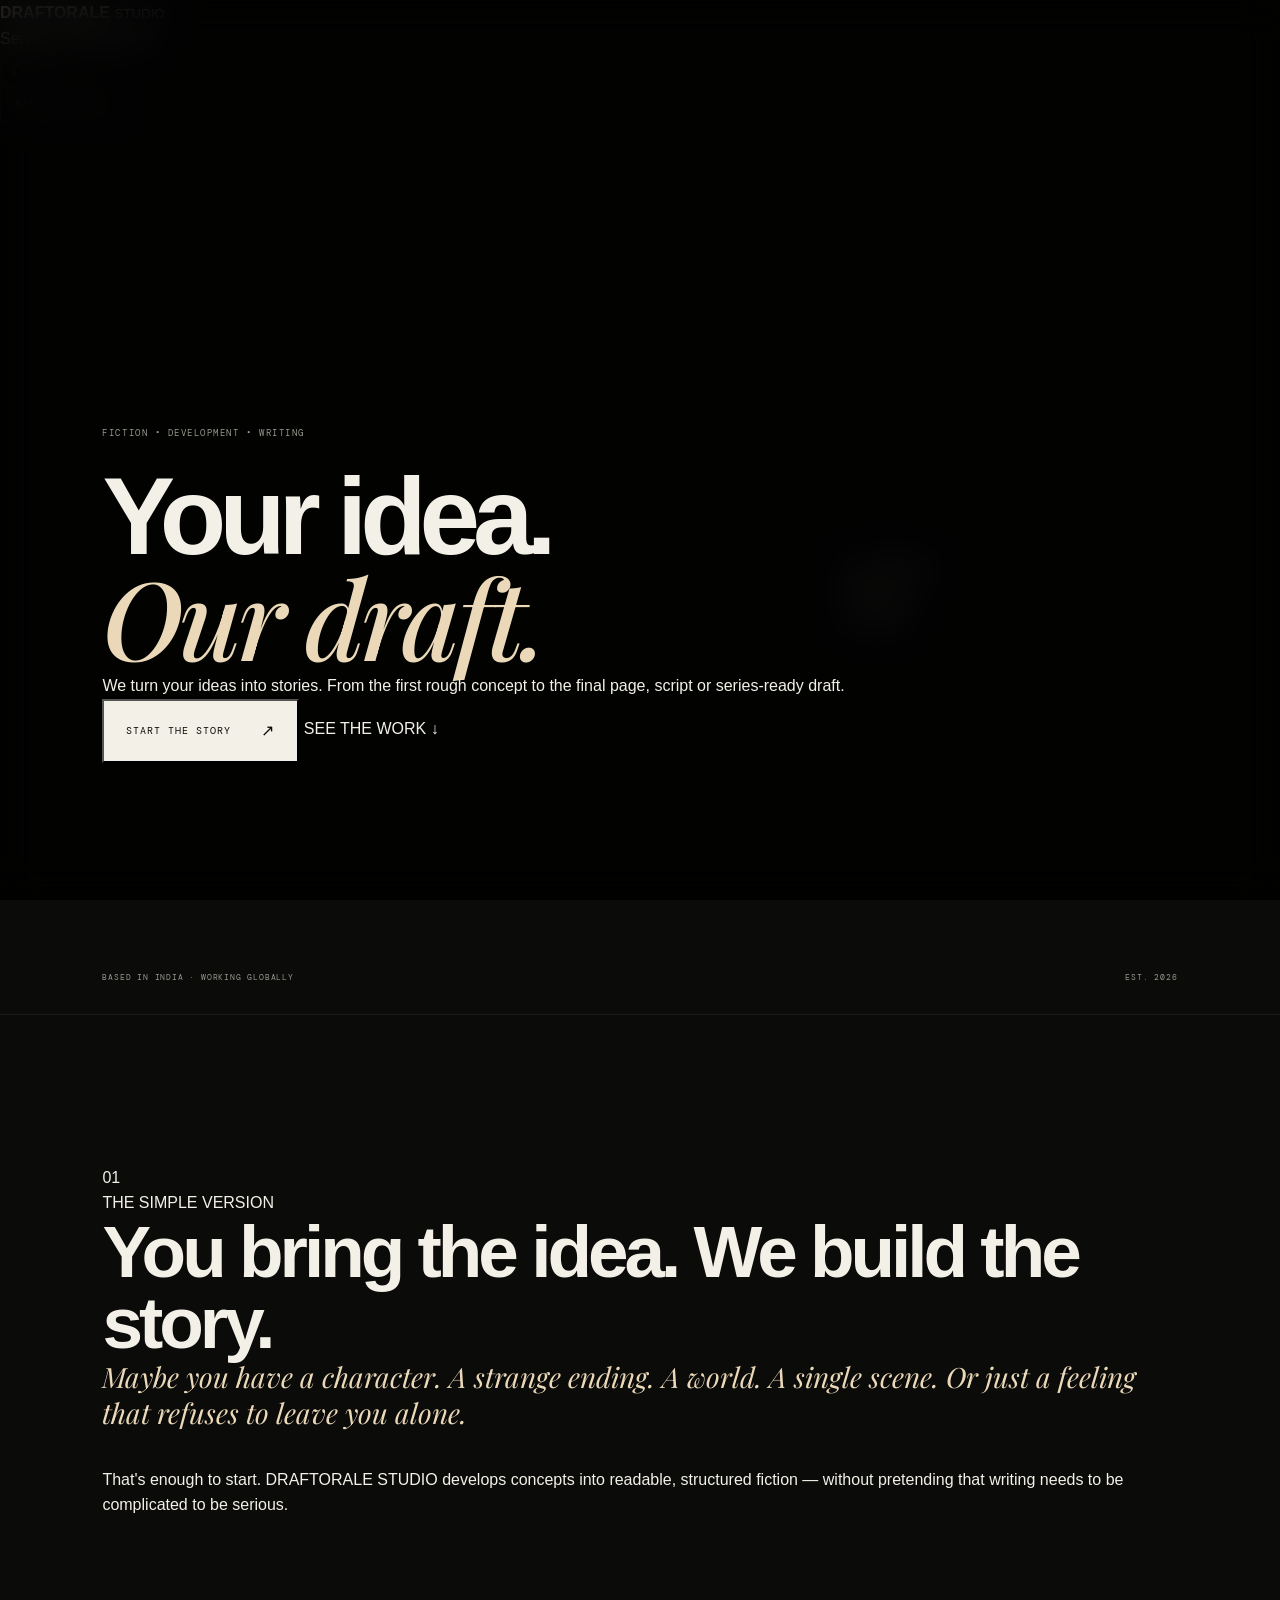
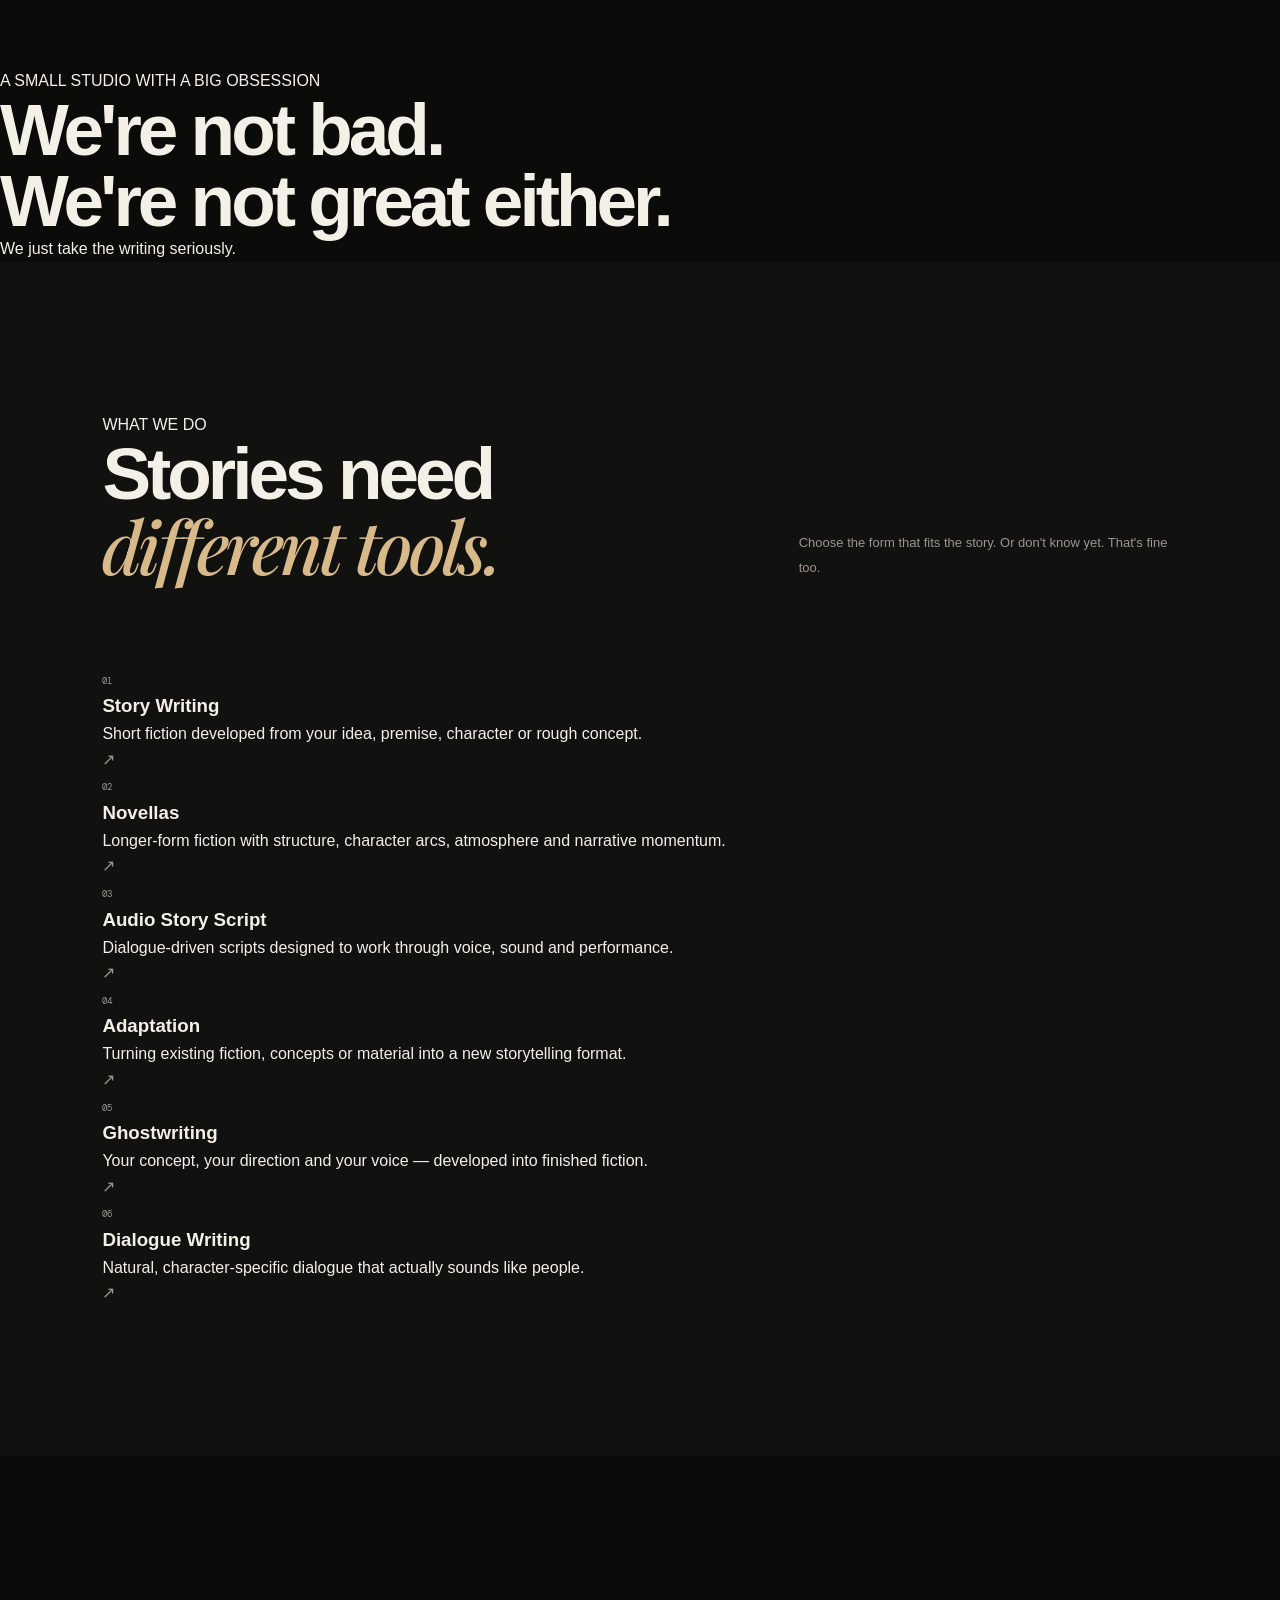
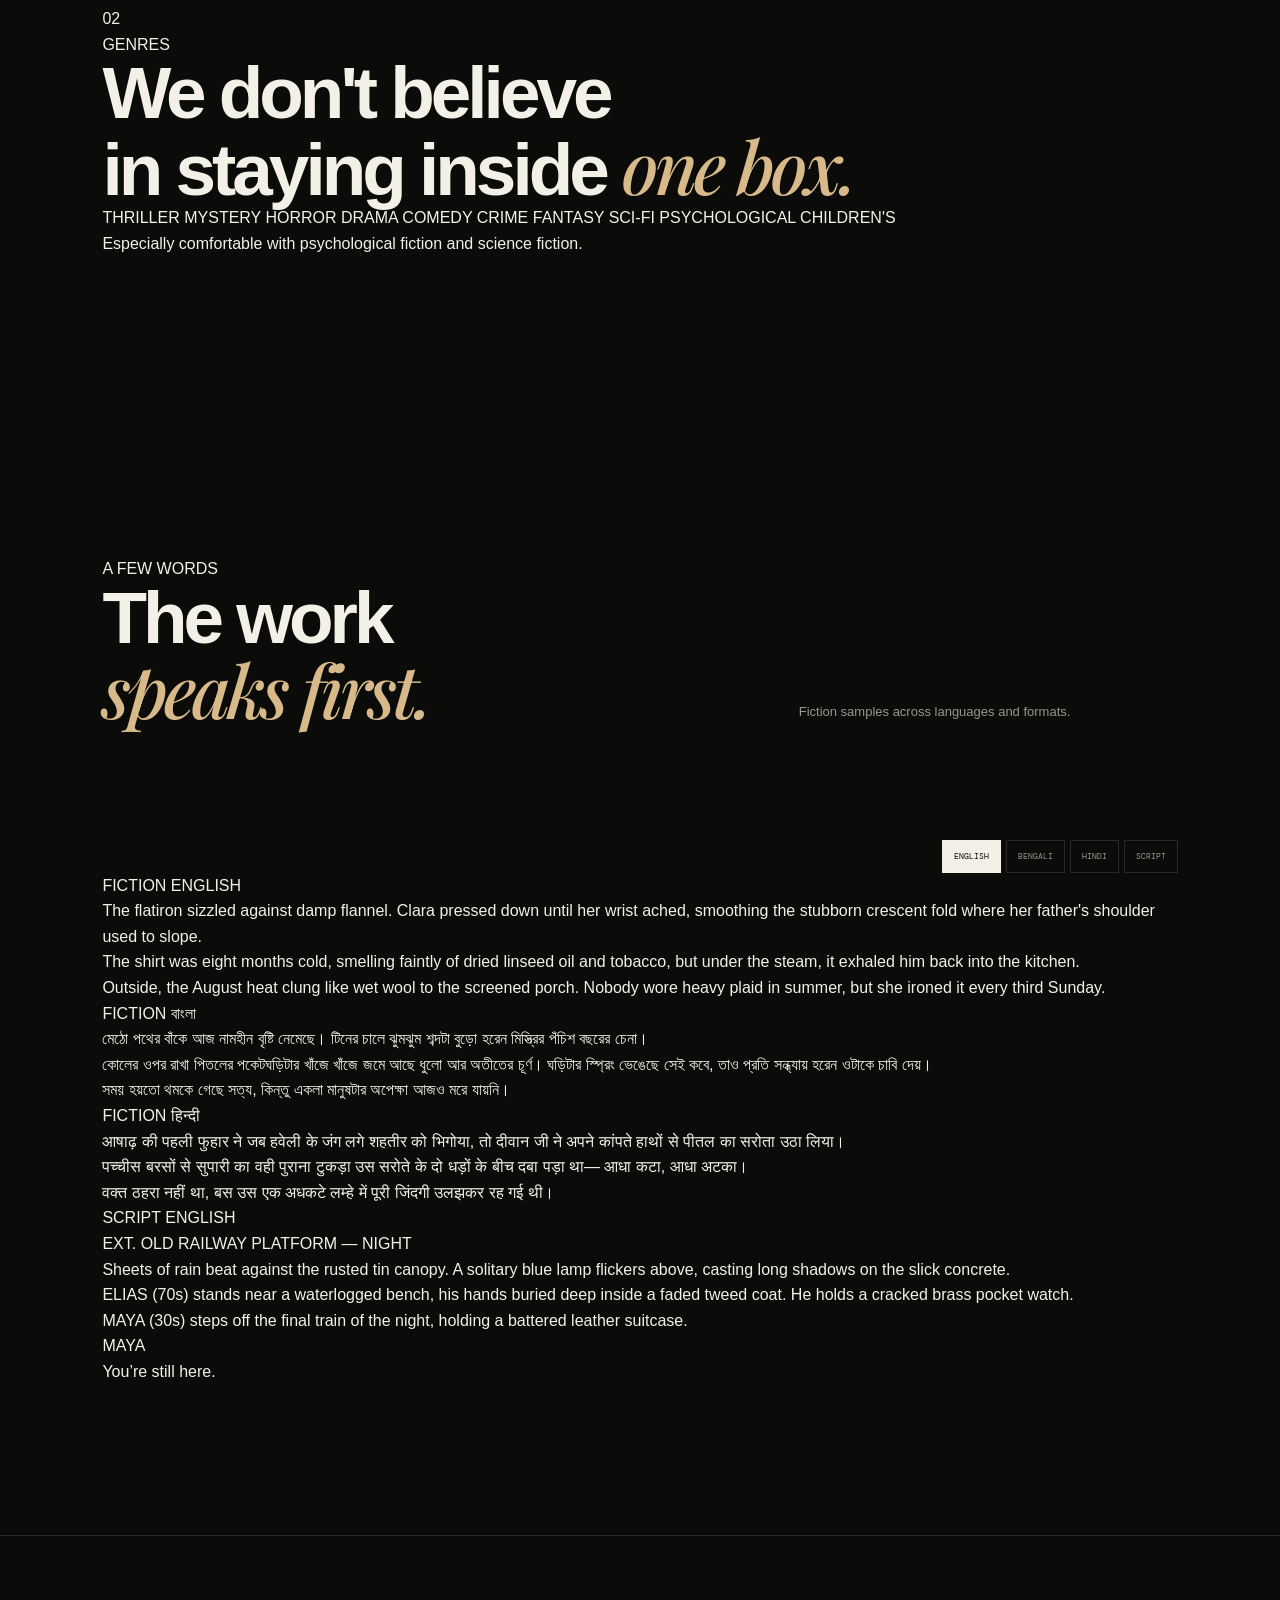
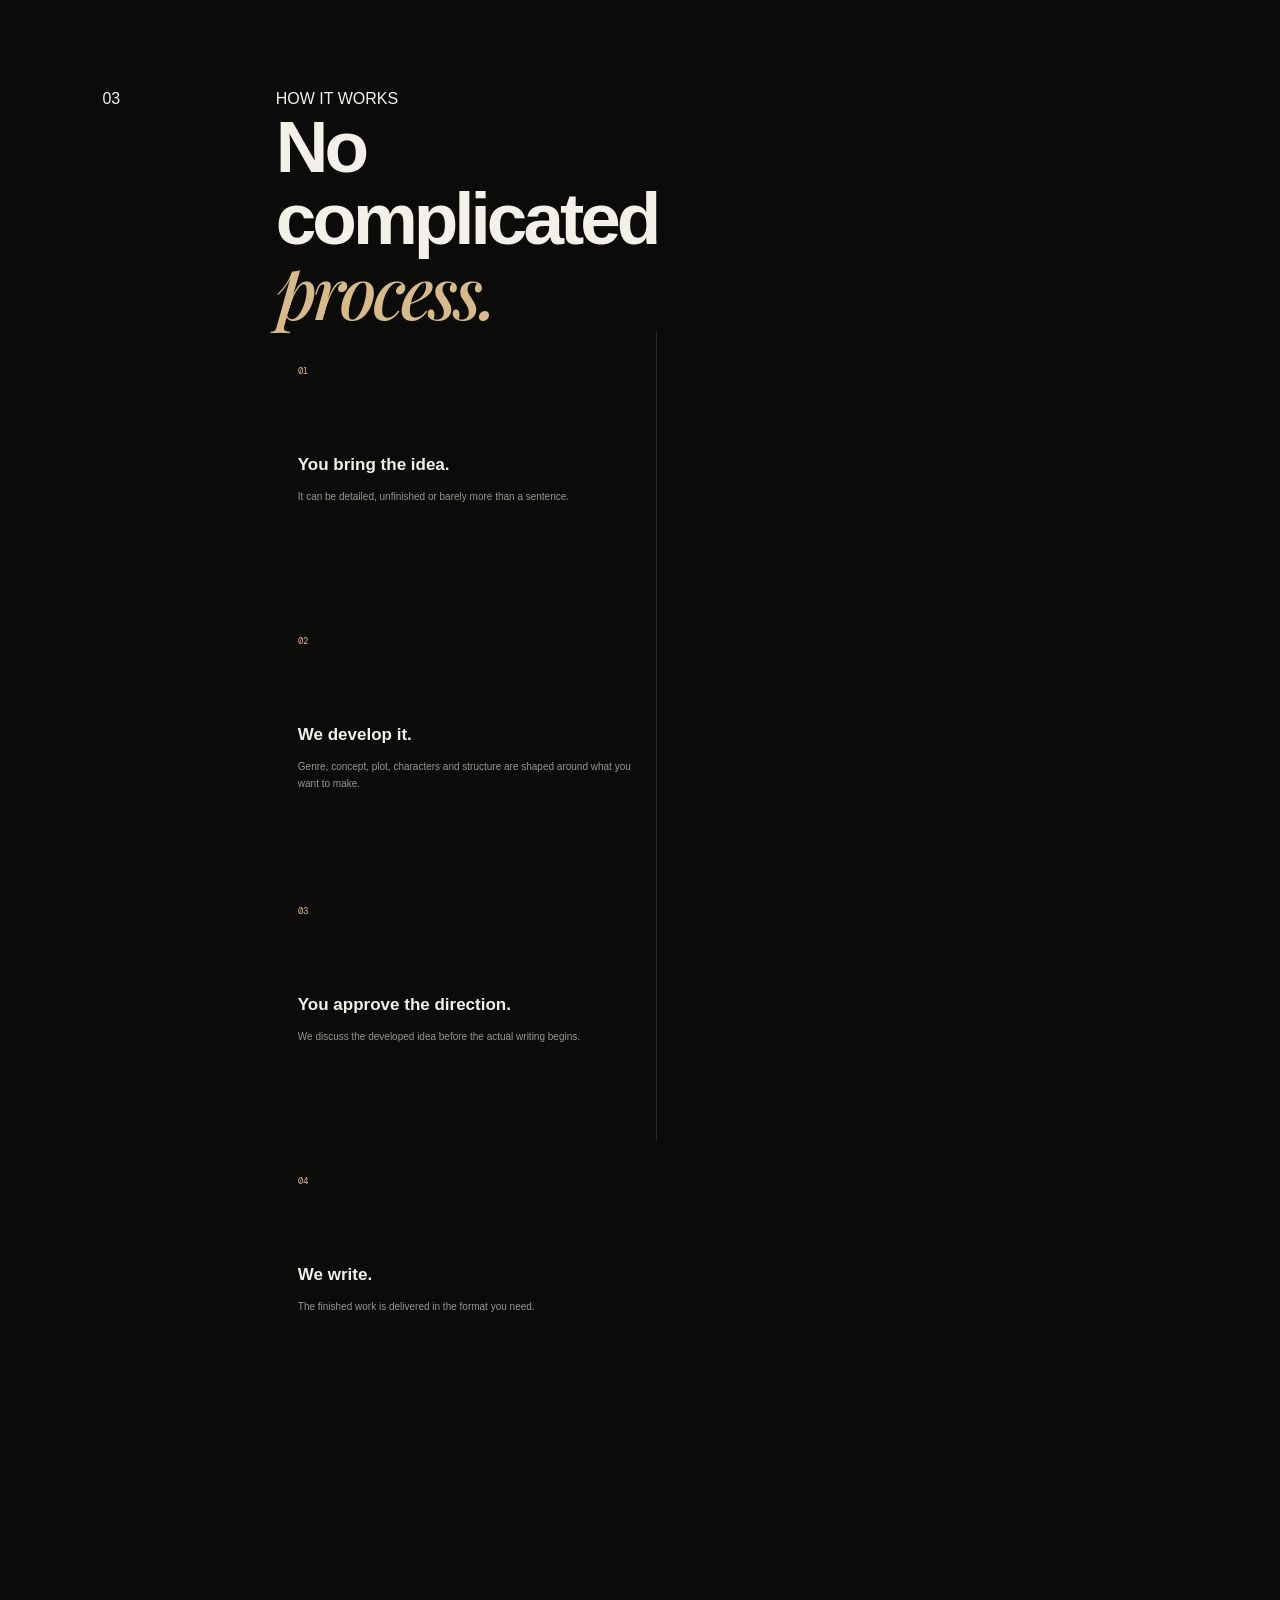
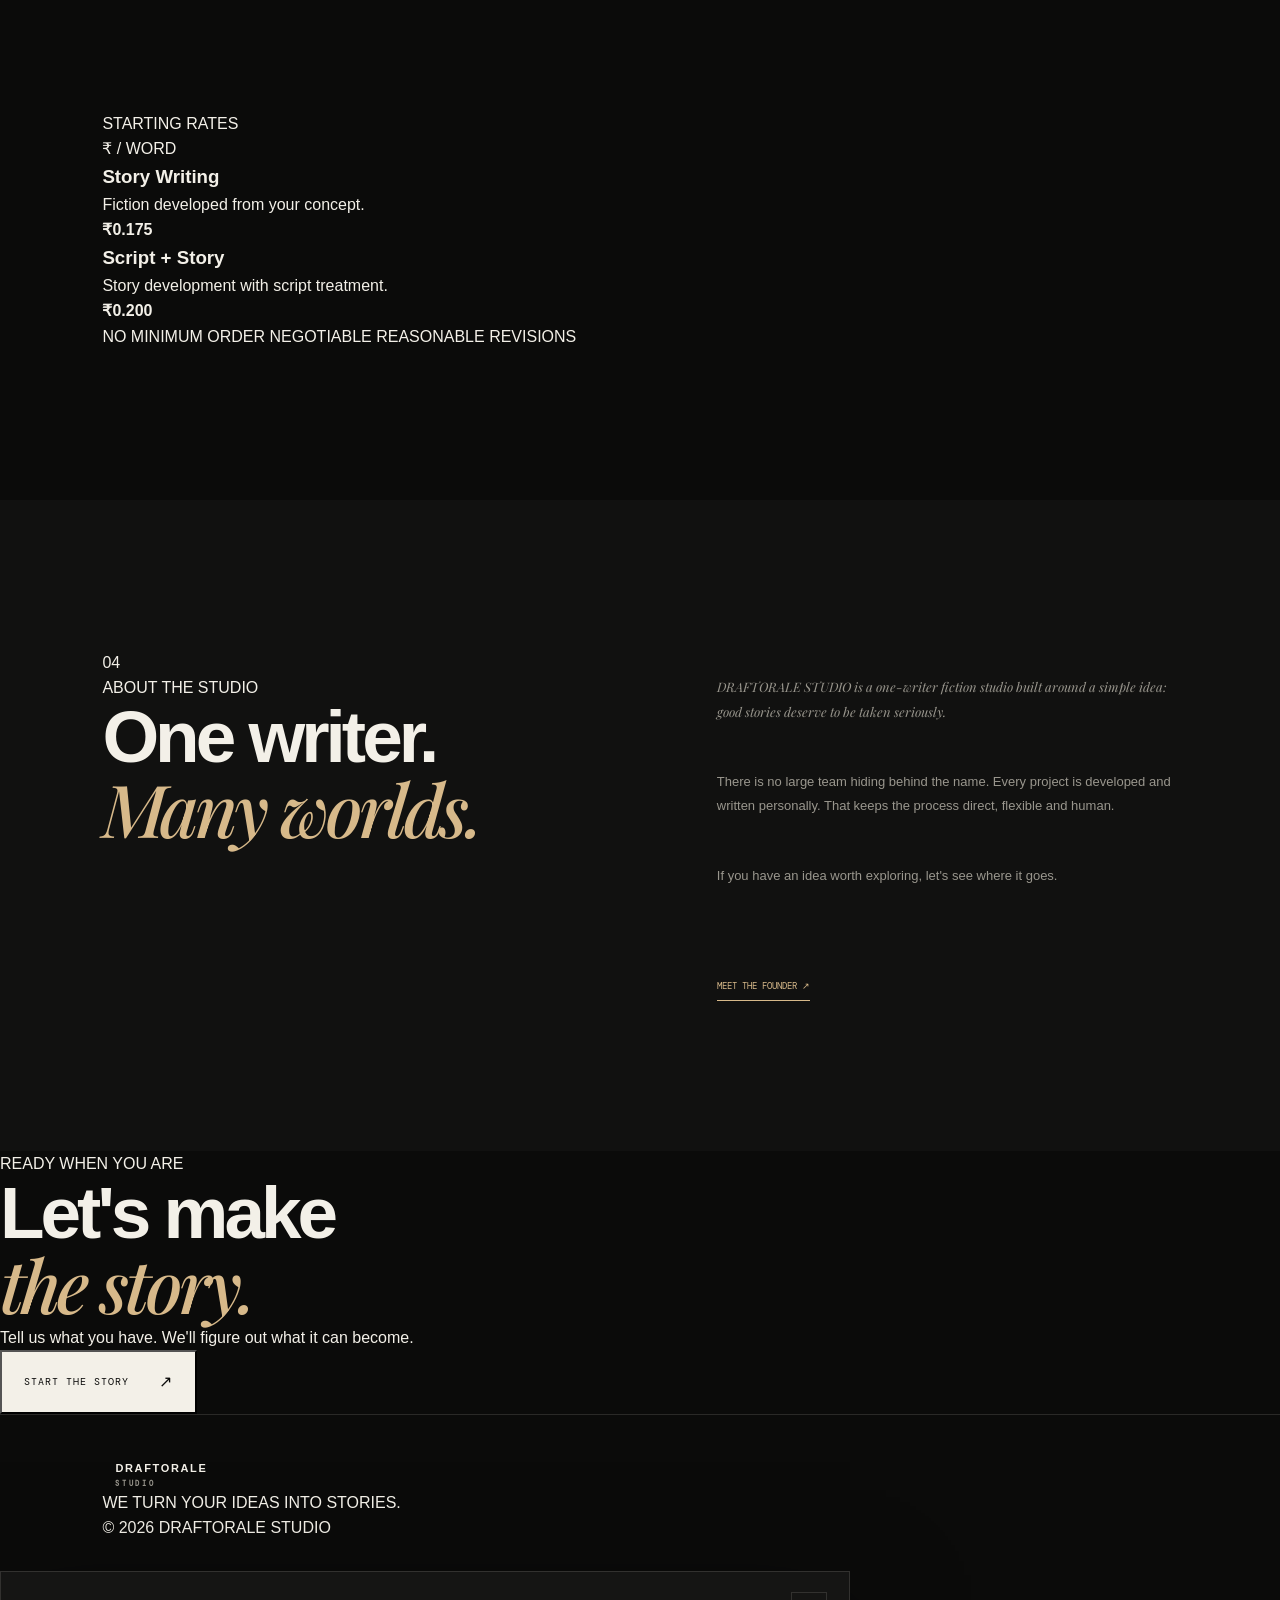
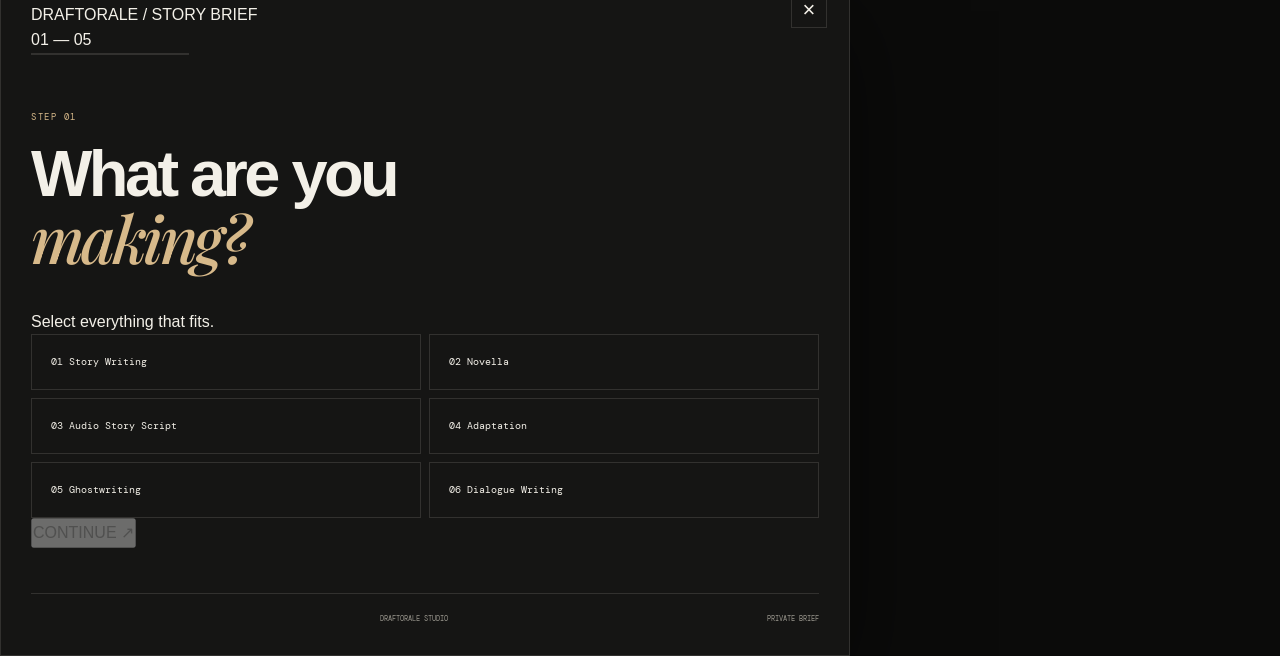
==== commit 3163b839: "Update index.html" ====
--- a/index.html
+++ b/index.html
@@ -2,965 +2,1457 @@
 <html lang="en">
 <head>
   <meta charset="UTF-8">
-  <meta name="viewport" content="width=device-width,initial-scale=1.0">
+
+  <meta
+    name="viewport"
+    content="width=device-width, initial-scale=1.0, viewport-fit=cover"
+  >
+
+  <meta
+    name="description"
+    content="DRAFTORALE STUDIO — Fiction writing, story development, scripts, adaptations and ghostwriting."
+  >
+
   <meta name="theme-color" content="#0b0b0a">
-  <meta name="description" content="DRAFTORALE STUDIO — We turn your ideas into stories. Fiction writing, novellas, audio stories, adaptations, ghostwriting and dialogue writing.">
+
   <title>DRAFTORALE STUDIO — We turn your ideas into stories.</title>
 
   <link rel="preconnect" href="https://fonts.googleapis.com">
   <link rel="preconnect" href="https://fonts.gstatic.com" crossorigin>
-  <link href="https://fonts.googleapis.com/css2?family=DM+Mono:wght@400;500&family=Manrope:wght@400;500;600;700;800&family=Playfair+Display:ital,wght@500;600;700&display=swap" rel="stylesheet">
+
+  <link
+    href="https://fonts.googleapis.com/css2?family=DM+Mono:wght@400;500&family=Inter:wght@400;500;600;700&family=Playfair+Display:wght@500;600;700&display=swap"
+    rel="stylesheet"
+  >
 
   <link rel="stylesheet" href="style.css">
 </head>
 
 <body>
 
-<div class="noise"></div>
-<div class="ambient ambient-1"></div>
-<div class="ambient ambient-2"></div>
-<div class="cursor-glow"></div>
-
-<div class="scroll-progress"><span></span></div>
-
-<header class="header">
-  <a href="#home" class="logo">
-    <span class="logo-mark">
-      <span></span>
-    </span>
-    <span class="logo-text">
-      DRAFTORALE
-      <small>STUDIO</small>
-    </span>
-  </a>
-
-  <nav class="nav">
-    <a href="#services">Services</a>
-    <a href="#work">Work</a>
-    <a href="#approach">Approach</a>
-    <a href="#about">About</a>
-  </nav>
-
-  <div class="header-right">
-    <button id="themeToggle" class="theme-toggle" aria-label="Toggle theme">
-      <span></span>
-    </button>
-    <a href="#start" class="header-start">START <b>↗</b></a>
-  </div>
-</header>
-
-
-<main id="home">
-
-  <!-- HERO -->
-  <section class="hero">
-
-    <div class="hero-lines"></div>
-
-    <div class="hero-top">
-      <span>FICTION WRITING STUDIO</span>
-      <span>EST. 2026</span>
+  <div class="scroll-progress"></div>
+  <div class="cursor-glow"></div>
+
+  <!-- =====================================================
+       HEADER
+  ====================================================== -->
+
+  <header class="site-header">
+
+    <a class="brand" href="#top" aria-label="DRAFTORALE STUDIO home">
+
+      <span class="brand-mark" aria-hidden="true">
+        <span></span>
+      </span>
+
+      <span class="brand-name">
+        <strong>DRAFTORALE</strong>
+        <small>STUDIO</small>
+      </span>
+
+    </a>
+
+    <nav class="main-nav">
+      <a href="#services">Services</a>
+      <a href="#work">Work</a>
+      <a href="#about">About</a>
+    </nav>
+
+    <div class="header-actions">
+
+      <button
+        class="theme-toggle"
+        id="themeToggle"
+        type="button"
+        aria-label="Toggle theme"
+      >
+        <span>◐</span>
+      </button>
+
+      <a
+        href="#story"
+        class="header-start"
+      >
+        START THE STORY <span>↗</span>
+      </a>
+
     </div>
 
-    <div class="hero-content">
-
-      <div class="hero-number">01</div>
-
-      <p class="eyebrow reveal">
-        FOR STORIES THAT HAVE NOT HAPPENED YET.
-      </p>
-
-      <h1 class="reveal delay-1">
-        We turn your
-        <em>ideas</em>
-        into stories.
-      </h1>
-
-      <p class="hero-description reveal delay-2">
-        Fiction, scripts and narratives developed from your idea —
-        written with atmosphere, character and intent.
-      </p>
-
-      <div class="hero-buttons reveal delay-3">
-        <a href="#start" class="primary-button">
+  </header>
+
+
+  <main id="top">
+
+    <!-- ===================================================
+         HERO
+    ==================================================== -->
+
+    <section class="hero">
+
+      <div class="hero-noise"></div>
+
+      <div class="hero-orbit hero-orbit-one"></div>
+      <div class="hero-orbit hero-orbit-two"></div>
+
+      <div class="hero-content reveal">
+
+        <p class="eyebrow">
+          FICTION • DEVELOPMENT • WRITING
+        </p>
+
+        <h1>
+          Your idea.<br>
+          <em>Our draft.</em>
+        </h1>
+
+        <p class="hero-copy">
+          We turn your ideas into stories.
+          From the first rough concept to the final page,
+          script or series-ready draft.
+        </p>
+
+        <div class="hero-actions">
+
+          <button
+            class="primary-button"
+            id="startButton"
+            type="button"
+          >
+            START THE STORY
+            <span>↗</span>
+          </button>
+
+          <a
+            href="#work"
+            class="text-button"
+          >
+            SEE THE WORK
+            <span>↓</span>
+          </a>
+
+        </div>
+
+      </div>
+
+      <div class="hero-side-note">
+        <span>01</span>
+        <span>FICTION<br>WRITING<br>STUDIO</span>
+      </div>
+
+      <div class="hero-bottom">
+
+        <span>
+          BASED IN INDIA · WORKING GLOBALLY
+        </span>
+
+        <span class="hero-line"></span>
+
+        <span>
+          EST. 2026
+        </span>
+
+      </div>
+
+    </section>
+
+
+    <!-- ===================================================
+         INTRO
+    ==================================================== -->
+
+    <section class="intro section-pad reveal">
+
+      <div class="section-number">
+        01
+      </div>
+
+      <div class="intro-main">
+
+        <p class="section-kicker">
+          THE SIMPLE VERSION
+        </p>
+
+        <h2>
+          You bring the idea.
+          <span>We build the story.</span>
+        </h2>
+
+        <p class="large-copy">
+          Maybe you have a character. A strange ending.
+          A world. A single scene. Or just a feeling that
+          refuses to leave you alone.
+        </p>
+
+        <p class="body-copy">
+          That's enough to start.
+          DRAFTORALE STUDIO develops concepts into readable,
+          structured fiction — without pretending that writing
+          needs to be complicated to be serious.
+        </p>
+
+      </div>
+
+    </section>
+
+
+    <!-- ===================================================
+         HONEST STATEMENT
+    ==================================================== -->
+
+    <section class="statement reveal">
+
+      <div class="statement-inner">
+
+        <p class="statement-small">
+          A SMALL STUDIO WITH A BIG OBSESSION
+        </p>
+
+        <h2>
+          We're not bad.<br>
+          We're not great either.
+        </h2>
+
+        <p>
+          We just take the writing seriously.
+        </p>
+
+      </div>
+
+    </section>
+
+
+    <!-- ===================================================
+         SERVICES
+    ==================================================== -->
+
+    <section
+      class="services section-pad"
+      id="services"
+    >
+
+      <div class="section-heading reveal">
+
+        <div>
+          <p class="section-kicker">
+            WHAT WE DO
+          </p>
+
+          <h2>
+            Stories need<br>
+            <em>different tools.</em>
+          </h2>
+        </div>
+
+        <p>
+          Choose the form that fits the story.
+          Or don't know yet. That's fine too.
+        </p>
+
+      </div>
+
+
+      <div class="service-grid">
+
+        <article class="service-card reveal">
+          <span class="service-index">01</span>
+          <h3>Story Writing</h3>
+          <p>
+            Short fiction developed from your idea,
+            premise, character or rough concept.
+          </p>
+          <span class="service-arrow">↗</span>
+        </article>
+
+        <article class="service-card reveal">
+          <span class="service-index">02</span>
+          <h3>Novellas</h3>
+          <p>
+            Longer-form fiction with structure,
+            character arcs, atmosphere and narrative momentum.
+          </p>
+          <span class="service-arrow">↗</span>
+        </article>
+
+        <article class="service-card reveal">
+          <span class="service-index">03</span>
+          <h3>Audio Story Script</h3>
+          <p>
+            Dialogue-driven scripts designed to work
+            through voice, sound and performance.
+          </p>
+          <span class="service-arrow">↗</span>
+        </article>
+
+        <article class="service-card reveal">
+          <span class="service-index">04</span>
+          <h3>Adaptation</h3>
+          <p>
+            Turning existing fiction, concepts or material
+            into a new storytelling format.
+          </p>
+          <span class="service-arrow">↗</span>
+        </article>
+
+        <article class="service-card reveal">
+          <span class="service-index">05</span>
+          <h3>Ghostwriting</h3>
+          <p>
+            Your concept, your direction and your voice —
+            developed into finished fiction.
+          </p>
+          <span class="service-arrow">↗</span>
+        </article>
+
+        <article class="service-card reveal">
+          <span class="service-index">06</span>
+          <h3>Dialogue Writing</h3>
+          <p>
+            Natural, character-specific dialogue that
+            actually sounds like people.
+          </p>
+          <span class="service-arrow">↗</span>
+        </article>
+
+      </div>
+
+    </section>
+
+
+    <!-- ===================================================
+         GENRES
+    ==================================================== -->
+
+    <section class="genres section-pad reveal">
+
+      <div class="section-number">
+        02
+      </div>
+
+      <div class="genres-content">
+
+        <p class="section-kicker">
+          GENRES
+        </p>
+
+        <h2>
+          We don't believe<br>
+          in staying inside <em>one box.</em>
+        </h2>
+
+        <div class="genre-cloud">
+
+          <span>THRILLER</span>
+          <span>MYSTERY</span>
+          <span>HORROR</span>
+          <span>DRAMA</span>
+          <span>COMEDY</span>
+          <span>CRIME</span>
+          <span>FANTASY</span>
+          <span>SCI-FI</span>
+          <span>PSYCHOLOGICAL</span>
+          <span>CHILDREN'S</span>
+
+        </div>
+
+        <p class="genres-note">
+          Especially comfortable with psychological fiction
+          and science fiction.
+        </p>
+
+      </div>
+
+    </section>
+
+
+    <!-- ===================================================
+         WORK / SAMPLES
+    ==================================================== -->
+
+    <section
+      class="work section-pad"
+      id="work"
+    >
+
+      <div class="section-heading reveal">
+
+        <div>
+          <p class="section-kicker">
+            A FEW WORDS
+          </p>
+
+          <h2>
+            The work<br>
+            <em>speaks first.</em>
+          </h2>
+        </div>
+
+        <p>
+          Fiction samples across languages and formats.
+        </p>
+
+      </div>
+
+
+      <div class="sample-tabs reveal">
+
+        <button
+          class="sample-tab active"
+          data-sample="english"
+          type="button"
+        >
+          ENGLISH
+        </button>
+
+        <button
+          class="sample-tab"
+          data-sample="bengali"
+          type="button"
+        >
+          BENGALI
+        </button>
+
+        <button
+          class="sample-tab"
+          data-sample="hindi"
+          type="button"
+        >
+          HINDI
+        </button>
+
+        <button
+          class="sample-tab"
+          data-sample="script"
+          type="button"
+        >
+          SCRIPT
+        </button>
+
+      </div>
+
+
+      <div class="sample-stage reveal">
+
+        <article
+          class="sample-panel active"
+          data-sample="english"
+        >
+
+          <div class="sample-meta">
+            <span>FICTION</span>
+            <span>ENGLISH</span>
+          </div>
+
+          <div class="sample-text">
+
+            <p>
+              The flatiron sizzled against damp flannel.
+              Clara pressed down until her wrist ached,
+              smoothing the stubborn crescent fold where
+              her father's shoulder used to slope.
+            </p>
+
+            <p>
+              The shirt was eight months cold, smelling
+              faintly of dried linseed oil and tobacco,
+              but under the steam, it exhaled him back
+              into the kitchen.
+            </p>
+
+            <p>
+              Outside, the August heat clung like wet wool
+              to the screened porch. Nobody wore heavy plaid
+              in summer, but she ironed it every third Sunday.
+            </p>
+
+          </div>
+
+        </article>
+
+
+        <article
+          class="sample-panel"
+          data-sample="bengali"
+        >
+
+          <div class="sample-meta">
+            <span>FICTION</span>
+            <span>বাংলা</span>
+          </div>
+
+          <div class="sample-text bengali-text">
+
+            <p>
+              মেঠো পথের বাঁকে আজ নামহীন বৃষ্টি নেমেছে।
+              টিনের চালে ঝুমঝুম শব্দটা বুড়ো হরেন মিস্ত্রির
+              পঁচিশ বছরের চেনা।
+            </p>
+
+            <p>
+              কোলের ওপর রাখা পিতলের পকেটঘড়িটার খাঁজে খাঁজে
+              জমে আছে ধুলো আর অতীতের চূর্ণ। ঘড়িটার স্প্রিং
+              ভেঙেছে সেই কবে, তাও প্রতি সন্ধ্যায় হরেন ওটাকে
+              চাবি দেয়।
+            </p>
+
+            <p>
+              সময় হয়তো থমকে গেছে সত্য, কিন্তু একলা মানুষটার
+              অপেক্ষা আজও মরে যায়নি।
+            </p>
+
+          </div>
+
+        </article>
+
+
+        <article
+          class="sample-panel"
+          data-sample="hindi"
+        >
+
+          <div class="sample-meta">
+            <span>FICTION</span>
+            <span>हिन्दी</span>
+          </div>
+
+          <div class="sample-text hindi-text">
+
+            <p>
+              आषाढ़ की पहली फुहार ने जब हवेली के जंग लगे
+              शहतीर को भिगोया, तो दीवान जी ने अपने कांपते
+              हाथों से पीतल का सरोता उठा लिया।
+            </p>
+
+            <p>
+              पच्चीस बरसों से सुपारी का वही पुराना टुकड़ा
+              उस सरोते के दो धड़ों के बीच दबा पड़ा था—
+              आधा कटा, आधा अटका।
+            </p>
+
+            <p>
+              वक्त ठहरा नहीं था, बस उस एक अधकटे लम्हे में
+              पूरी जिंदगी उलझकर रह गई थी।
+            </p>
+
+          </div>
+
+        </article>
+
+
+        <article
+          class="sample-panel"
+          data-sample="script"
+        >
+
+          <div class="sample-meta">
+            <span>SCRIPT</span>
+            <span>ENGLISH</span>
+          </div>
+
+          <div class="sample-text script-text">
+
+            <p class="scene-heading">
+              EXT. OLD RAILWAY PLATFORM — NIGHT
+            </p>
+
+            <p>
+              Sheets of rain beat against the rusted tin
+              canopy. A solitary blue lamp flickers above,
+              casting long shadows on the slick concrete.
+            </p>
+
+            <p>
+              ELIAS (70s) stands near a waterlogged bench,
+              his hands buried deep inside a faded tweed coat.
+              He holds a cracked brass pocket watch.
+            </p>
+
+            <p>
+              MAYA (30s) steps off the final train of the
+              night, holding a battered leather suitcase.
+            </p>
+
+            <p class="dialogue">
+              MAYA<br>
+              <span>
+                You’re still here.
+              </span>
+            </p>
+
+          </div>
+
+        </article>
+
+      </div>
+
+    </section>
+
+
+    <!-- ===================================================
+         PROCESS
+    ==================================================== -->
+
+    <section class="process section-pad reveal">
+
+      <div class="section-number">
+        03
+      </div>
+
+      <div class="process-main">
+
+        <p class="section-kicker">
+          HOW IT WORKS
+        </p>
+
+        <h2>
+          No complicated<br>
+          <em>process.</em>
+        </h2>
+
+
+        <div class="process-list">
+
+          <div class="process-item">
+
+            <span>01</span>
+
+            <div>
+              <h3>You bring the idea.</h3>
+              <p>
+                It can be detailed, unfinished or barely
+                more than a sentence.
+              </p>
+            </div>
+
+          </div>
+
+
+          <div class="process-item">
+
+            <span>02</span>
+
+            <div>
+              <h3>We develop it.</h3>
+              <p>
+                Genre, concept, plot, characters and structure
+                are shaped around what you want to make.
+              </p>
+            </div>
+
+          </div>
+
+
+          <div class="process-item">
+
+            <span>03</span>
+
+            <div>
+              <h3>You approve the direction.</h3>
+              <p>
+                We discuss the developed idea before the
+                actual writing begins.
+              </p>
+            </div>
+
+          </div>
+
+
+          <div class="process-item">
+
+            <span>04</span>
+
+            <div>
+              <h3>We write.</h3>
+              <p>
+                The finished work is delivered in the format
+                you need.
+              </p>
+            </div>
+
+          </div>
+
+        </div>
+
+      </div>
+
+    </section>
+
+
+    <!-- ===================================================
+         PRICING
+    ==================================================== -->
+
+    <section class="pricing section-pad reveal">
+
+      <div class="pricing-card">
+
+        <div class="pricing-top">
+
+          <p class="section-kicker">
+            STARTING RATES
+          </p>
+
+          <span>
+            ₹ / WORD
+          </span>
+
+        </div>
+
+
+        <div class="price-row">
+
+          <div>
+            <h3>Story Writing</h3>
+            <p>
+              Fiction developed from your concept.
+            </p>
+          </div>
+
+          <strong>
+            ₹0.175
+          </strong>
+
+        </div>
+
+
+        <div class="price-row">
+
+          <div>
+            <h3>Script + Story</h3>
+            <p>
+              Story development with script treatment.
+            </p>
+          </div>
+
+          <strong>
+            ₹0.200
+          </strong>
+
+        </div>
+
+
+        <div class="pricing-bottom">
+
+          <span>
+            NO MINIMUM ORDER
+          </span>
+
+          <span>
+            NEGOTIABLE
+          </span>
+
+          <span>
+            REASONABLE REVISIONS
+          </span>
+
+        </div>
+
+      </div>
+
+    </section>
+
+
+    <!-- ===================================================
+         ABOUT
+    ==================================================== -->
+
+    <section
+      class="about section-pad"
+      id="about"
+    >
+
+      <div class="section-number">
+        04
+      </div>
+
+      <div class="about-grid">
+
+        <div class="about-title reveal">
+
+          <p class="section-kicker">
+            ABOUT THE STUDIO
+          </p>
+
+          <h2>
+            One writer.<br>
+            <em>Many worlds.</em>
+          </h2>
+
+        </div>
+
+
+        <div class="about-copy reveal">
+
+          <p class="large-copy">
+            DRAFTORALE STUDIO is a one-writer fiction studio
+            built around a simple idea:
+            good stories deserve to be taken seriously.
+          </p>
+
+          <p>
+            There is no large team hiding behind the name.
+            Every project is developed and written personally.
+            That keeps the process direct, flexible and human.
+          </p>
+
+          <p>
+            If you have an idea worth exploring,
+            let's see where it goes.
+          </p>
+
+          <a
+            href="https://aabirgoon.github.io/"
+            target="_blank"
+            rel="noopener"
+            class="founder-link"
+          >
+            MEET THE FOUNDER ↗
+          </a>
+
+        </div>
+
+      </div>
+
+    </section>
+
+
+    <!-- ===================================================
+         CTA
+    ==================================================== -->
+
+    <section
+      class="final-cta"
+      id="story"
+    >
+
+      <div class="final-cta-bg"></div>
+
+      <div class="final-cta-content reveal">
+
+        <p class="section-kicker">
+          READY WHEN YOU ARE
+        </p>
+
+        <h2>
+          Let's make<br>
+          <em>the story.</em>
+        </h2>
+
+        <p>
+          Tell us what you have.
+          We'll figure out what it can become.
+        </p>
+
+        <button
+          class="primary-button large"
+          id="startButtonBottom"
+          type="button"
+          onclick="document.getElementById('startButton').click()"
+        >
           START THE STORY
           <span>↗</span>
-        </a>
-
-        <a href="#work" class="ghost-link">
-          Explore the work
-          <span>↓</span>
-        </a>
+        </button>
+
+      </div>
+
+    </section>
+
+  </main>
+
+
+  <!-- =====================================================
+       FOOTER
+  ====================================================== -->
+
+  <footer class="site-footer">
+
+    <div class="footer-brand">
+
+      <span class="brand-mark small" aria-hidden="true">
+        <span></span>
+      </span>
+
+      <div>
+        <strong>DRAFTORALE</strong>
+        <small>STUDIO</small>
       </div>
 
     </div>
 
-    <div class="hero-side">
-      <span>DRAFT</span>
-      <span>FICTION</span>
+    <div class="footer-center">
+      WE TURN YOUR IDEAS INTO STORIES.
     </div>
 
-    <div class="hero-bottom">
-      <span><i></i> OPEN FOR COMMISSIONS</span>
-      <span>EN · HI · BN</span>
-      <span>SCROLL ↓</span>
+    <div class="footer-right">
+      © 2026 DRAFTORALE STUDIO
     </div>
 
-  </section>
-
-
-  <!-- MANIFESTO -->
-  <section class="manifesto section-pad">
-
-    <div class="section-label">
-      <span>02</span>
-      THE STUDIO
+  </footer>
+
+
+  <!-- =====================================================
+       WIZARD
+  ====================================================== -->
+
+  <div
+    class="story-wizard"
+    id="storyWizard"
+    aria-hidden="true"
+  >
+
+    <div class="wizard-backdrop"></div>
+
+    <div class="wizard-panel">
+
+      <div class="wizard-header">
+
+        <div class="wizard-brand">
+          DRAFTORALE / STORY BRIEF
+        </div>
+
+        <div class="wizard-header-right">
+
+          <span
+            class="wizard-step"
+            id="wizardStep"
+          >
+            01 — 05
+          </span>
+
+          <button
+            class="wizard-close"
+            type="button"
+            aria-label="Close"
+          >
+            ×
+          </button>
+
+        </div>
+
+      </div>
+
+
+      <div class="wizard-progress-track">
+        <div
+          class="wizard-progress"
+          id="wizardProgress"
+        ></div>
+      </div>
+
+
+      <div class="wizard-content">
+
+
+        <!-- =============================================
+             STEP 1
+        ============================================== -->
+
+        <section
+          class="wizard-screen active"
+          data-step="1"
+        >
+
+          <p class="wizard-kicker">
+            STEP 01
+          </p>
+
+          <h2>
+            What are you<br>
+            <em>making?</em>
+          </h2>
+
+          <p class="wizard-description">
+            Select everything that fits.
+          </p>
+
+
+          <div class="wizard-grid choice-grid">
+
+            <button
+              class="wizard-choice"
+              type="button"
+              data-value="Story Writing"
+            >
+              <span>01</span>
+              Story Writing
+            </button>
+
+            <button
+              class="wizard-choice"
+              type="button"
+              data-value="Novella"
+            >
+              <span>02</span>
+              Novella
+            </button>
+
+            <button
+              class="wizard-choice"
+              type="button"
+              data-value="Audio Story Script"
+            >
+              <span>03</span>
+              Audio Story Script
+            </button>
+
+            <button
+              class="wizard-choice"
+              type="button"
+              data-value="Adaptation"
+            >
+              <span>04</span>
+              Adaptation
+            </button>
+
+            <button
+              class="wizard-choice"
+              type="button"
+              data-value="Ghostwriting"
+            >
+              <span>05</span>
+              Ghostwriting
+            </button>
+
+            <button
+              class="wizard-choice"
+              type="button"
+              data-value="Dialogue Writing"
+            >
+              <span>06</span>
+              Dialogue Writing
+            </button>
+
+          </div>
+
+
+          <button
+            class="wizard-continue"
+            type="button"
+            disabled
+          >
+            CONTINUE ↗
+          </button>
+
+        </section>
+
+
+        <!-- =============================================
+             STEP 2
+        ============================================== -->
+
+        <section
+          class="wizard-screen"
+          data-step="2"
+        >
+
+          <p class="wizard-kicker">
+            STEP 02
+          </p>
+
+          <h2>
+            What language<br>
+            <em>should it speak?</em>
+          </h2>
+
+          <p class="wizard-description">
+            Choose one.
+          </p>
+
+
+          <div class="wizard-grid choice-grid">
+
+            <button
+              class="wizard-choice"
+              type="button"
+              data-value="English"
+            >
+              <span>01</span>
+              English
+            </button>
+
+            <button
+              class="wizard-choice"
+              type="button"
+              data-value="Bengali"
+            >
+              <span>02</span>
+              Bengali
+            </button>
+
+            <button
+              class="wizard-choice"
+              type="button"
+              data-value="Hindi"
+            >
+              <span>03</span>
+              Hindi
+            </button>
+
+            <button
+              class="wizard-choice"
+              type="button"
+              data-value="Other / Discuss"
+            >
+              <span>04</span>
+              Other / Discuss
+            </button>
+
+          </div>
+
+
+          <button
+            class="wizard-continue"
+            type="button"
+            disabled
+          >
+            CONTINUE ↗
+          </button>
+
+        </section>
+
+
+        <!-- =============================================
+             STEP 3
+        ============================================== -->
+
+        <section
+          class="wizard-screen"
+          data-step="3"
+        >
+
+          <p class="wizard-kicker">
+            STEP 03
+          </p>
+
+          <h2>
+            What kind of<br>
+            <em>world is it?</em>
+          </h2>
+
+          <p class="wizard-description">
+            Pick one or as many as you need.
+          </p>
+
+
+          <div class="wizard-grid choice-grid">
+
+            <button class="wizard-choice" type="button" data-value="Thriller">
+              <span>01</span> Thriller
+            </button>
+
+            <button class="wizard-choice" type="button" data-value="Mystery">
+              <span>02</span> Mystery
+            </button>
+
+            <button class="wizard-choice" type="button" data-value="Horror">
+              <span>03</span> Horror
+            </button>
+
+            <button class="wizard-choice" type="button" data-value="Drama">
+              <span>04</span> Drama
+            </button>
+
+            <button class="wizard-choice" type="button" data-value="Comedy">
+              <span>05</span> Comedy
+            </button>
+
+            <button class="wizard-choice" type="button" data-value="Crime">
+              <span>06</span> Crime
+            </button>
+
+            <button class="wizard-choice" type="button" data-value="Fantasy">
+              <span>07</span> Fantasy
+            </button>
+
+            <button class="wizard-choice" type="button" data-value="Sci-Fi">
+              <span>08</span> Sci-Fi
+            </button>
+
+            <button class="wizard-choice" type="button" data-value="Psychological">
+              <span>09</span> Psychological
+            </button>
+
+            <button class="wizard-choice" type="button" data-value="Children's">
+              <span>10</span> Children's
+            </button>
+
+          </div>
+
+
+          <button
+            class="wizard-continue"
+            type="button"
+            disabled
+          >
+            CONTINUE ↗
+          </button>
+
+        </section>
+
+
+        <!-- =============================================
+             STEP 4
+        ============================================== -->
+
+        <section
+          class="wizard-screen"
+          data-step="4"
+        >
+
+          <p class="wizard-kicker">
+            STEP 04
+          </p>
+
+          <h2>
+            What do you<br>
+            <em>already have?</em>
+          </h2>
+
+          <p class="wizard-description">
+            Don't overthink it. Select everything that applies.
+          </p>
+
+
+          <div class="wizard-grid choice-grid">
+
+            <button class="wizard-choice" type="button" data-value="A basic idea">
+              <span>01</span> A basic idea
+            </button>
+
+            <button class="wizard-choice" type="button" data-value="A detailed concept">
+              <span>02</span> A detailed concept
+            </button>
+
+            <button class="wizard-choice" type="button" data-value="Characters">
+              <span>03</span> Characters
+            </button>
+
+            <button class="wizard-choice" type="button" data-value="Plot / outline">
+              <span>04</span> Plot / outline
+            </button>
+
+            <button class="wizard-choice" type="button" data-value="Existing story">
+              <span>05</span> Existing story
+            </button>
+
+            <button class="wizard-choice" type="button" data-value="Scenes / notes">
+              <span>06</span> Scenes / notes
+            </button>
+
+            <button class="wizard-choice" type="button" data-value="Almost nothing yet">
+              <span>07</span> Almost nothing yet
+            </button>
+
+          </div>
+
+
+          <button
+            class="wizard-continue"
+            type="button"
+            disabled
+          >
+            CONTINUE ↗
+          </button>
+
+        </section>
+
+
+        <!-- =============================================
+             STEP 5
+        ============================================== -->
+
+        <section
+          class="wizard-screen"
+          data-step="5"
+        >
+
+          <p class="wizard-kicker">
+            STEP 05
+          </p>
+
+          <h2>
+            What do you<br>
+            <em>need from us?</em>
+          </h2>
+
+          <p class="wizard-description">
+            Select everything you want help with.
+          </p>
+
+
+          <div class="wizard-grid choice-grid">
+
+            <button class="wizard-choice" type="button" data-value="Develop the concept">
+              <span>01</span> Develop the concept
+            </button>
+
+            <button class="wizard-choice" type="button" data-value="Build the plot">
+              <span>02</span> Build the plot
+            </button>
+
+            <button class="wizard-choice" type="button" data-value="Develop characters">
+              <span>03</span> Develop characters
+            </button>
+
+            <button class="wizard-choice" type="button" data-value="Full writing">
+              <span>04</span> Full writing
+            </button>
+
+            <button class="wizard-choice" type="button" data-value="Script adaptation">
+              <span>05</span> Script adaptation
+            </button>
+
+            <button class="wizard-choice" type="button" data-value="Dialogue">
+              <span>06</span> Dialogue
+            </button>
+
+            <button class="wizard-choice" type="button" data-value="Editing / revision">
+              <span>07</span> Editing / revision
+            </button>
+
+            <button class="wizard-choice" type="button" data-value="Not sure yet">
+              <span>08</span> Not sure yet
+            </button>
+
+          </div>
+
+
+          <button
+            class="wizard-continue"
+            type="button"
+            disabled
+          >
+            BUILD MY BRIEF ↗
+          </button>
+
+        </section>
+
+
+        <!-- =============================================
+             RESULT
+        ============================================== -->
+
+        <section
+          class="wizard-screen wizard-result"
+          data-step="result"
+        >
+
+          <p class="wizard-kicker">
+            YOUR STORY BRIEF
+          </p>
+
+          <h2>
+            Good.<br>
+            <em>Now we know where to start.</em>
+          </h2>
+
+
+          <div class="brief-summary">
+
+            <div class="brief-row">
+              <span>PROJECT</span>
+              <strong id="resultType">—</strong>
+            </div>
+
+            <div class="brief-row">
+              <span>LANGUAGE</span>
+              <strong id="resultLanguage">—</strong>
+            </div>
+
+            <div class="brief-row">
+              <span>GENRE</span>
+              <strong id="resultGenre">—</strong>
+            </div>
+
+            <div class="brief-row">
+              <span>YOU HAVE</span>
+              <strong id="resultHave">—</strong>
+            </div>
+
+            <div class="brief-row">
+              <span>YOU NEED</span>
+              <strong id="resultNeed">—</strong>
+            </div>
+
+          </div>
+
+
+          <div class="result-description">
+
+            <p id="resultSummary">
+              —
+            </p>
+
+          </div>
+
+
+          <div class="estimate-box">
+
+            <span>STARTING RATE</span>
+
+            <strong id="estimate">
+              Starting price: discussed based on the brief.
+            </strong>
+
+          </div>
+
+
+          <div class="result-actions">
+
+            <button
+              class="primary-button email-button"
+              id="emailButton"
+              type="button"
+            >
+              EMAIL THE BRIEF ↗
+            </button>
+
+            <button
+              class="wizard-restart"
+              id="restartWizard"
+              type="button"
+            >
+              START AGAIN
+            </button>
+
+          </div>
+
+
+          <p class="result-note">
+            No automatic acceptance. Your brief comes to the
+            studio first, and the project is discussed personally.
+          </p>
+
+        </section>
+
+      </div>
+
+
+      <div class="wizard-footer">
+
+        <button
+          class="wizard-back"
+          id="wizardBack"
+          type="button"
+        >
+          ← BACK
+        </button>
+
+        <span>
+          DRAFTORALE STUDIO
+        </span>
+
+        <span>
+          PRIVATE BRIEF
+        </span>
+
+      </div>
+
     </div>
 
-    <div class="manifesto-grid">
-
-      <h2>
-        An idea is only
-        <em>the beginning.</em>
-      </h2>
-
-      <div class="manifesto-right">
-        <p class="large-copy">
-          The interesting part is what it becomes.
-        </p>
-
-        <p>
-          DRAFTORALE is an independent, one-writer fiction studio for
-          people who have a premise, a character, a half-formed world —
-          or simply a feeling they want turned into a story.
-        </p>
-      </div>
-
-    </div>
-
-  </section>
-
-
-  <!-- SERVICES -->
-  <section class="services section-pad" id="services">
-
-    <div class="section-heading">
-      <div>
-        <div class="section-label">
-          <span>03</span>
-          SERVICES
-        </div>
-
-        <h2>
-          Bring the idea.<br>
-          <em>We'll build the story.</em>
-        </h2>
-      </div>
-
-      <p>
-        Concept development can happen before the writing begins.
-        Genre, plot, characters and structure can all be shaped around
-        what you actually want to make.
-      </p>
-    </div>
-
-
-    <div class="service-list">
-
-      <article class="service">
-        <div class="service-index">01</div>
-        <div class="service-main">
-          <h3>Story Writing</h3>
-          <p>Short fiction to full-length narratives.</p>
-        </div>
-        <div class="service-price">
-          <strong>₹0.175</strong>
-          <span>/ word</span>
-        </div>
-        <div class="service-arrow">↗</div>
-      </article>
-
-      <article class="service">
-        <div class="service-index">02</div>
-        <div class="service-main">
-          <h3>Novellas</h3>
-          <p>Longer-form fiction with room to breathe.</p>
-        </div>
-        <div class="service-price">
-          <strong>DISCUSS</strong>
-        </div>
-        <div class="service-arrow">↗</div>
-      </article>
-
-      <article class="service">
-        <div class="service-index">03</div>
-        <div class="service-main">
-          <h3>Audio Story</h3>
-          <p>Stories written for voice, pacing and sound.</p>
-        </div>
-        <div class="service-price">
-          <strong>DISCUSS</strong>
-        </div>
-        <div class="service-arrow">↗</div>
-      </article>
-
-      <article class="service">
-        <div class="service-index">04</div>
-        <div class="service-main">
-          <h3>Adaptation</h3>
-          <p>Turn an existing story or idea into another form.</p>
-        </div>
-        <div class="service-price">
-          <strong>DISCUSS</strong>
-        </div>
-        <div class="service-arrow">↗</div>
-      </article>
-
-      <article class="service">
-        <div class="service-index">05</div>
-        <div class="service-main">
-          <h3>Ghostwriting</h3>
-          <p>Your concept. Your voice. Our writing.</p>
-        </div>
-        <div class="service-price">
-          <strong>DISCUSS</strong>
-        </div>
-        <div class="service-arrow">↗</div>
-      </article>
-
-      <article class="service">
-        <div class="service-index">06</div>
-        <div class="service-main">
-          <h3>Dialogue Writing</h3>
-          <p>Character-driven dialogue with purpose.</p>
-        </div>
-        <div class="service-price">
-          <strong>DISCUSS</strong>
-        </div>
-        <div class="service-arrow">↗</div>
-      </article>
-
-    </div>
-
-    <div class="price-strip">
-      <span>SCRIPT + STORY</span>
-      <strong>₹0.200 / WORD</strong>
-      <small>STARTING PRICE · NEGOTIABLE</small>
-    </div>
-
-  </section>
-
-
-  <!-- WORK -->
-  <section class="work section-pad" id="work">
-
-    <div class="section-heading work-heading">
-
-      <div>
-        <div class="section-label">
-          <span>04</span>
-          SELECTED WORK
-        </div>
-
-        <h2>
-          Different languages.<br>
-          <em>Same obsession.</em>
-        </h2>
-      </div>
-
-      <div class="sample-tabs">
-        <button class="active" data-sample="en-story">EN · STORY</button>
-        <button data-sample="bn-story">BN · STORY</button>
-        <button data-sample="hi-story">HI · STORY</button>
-        <button data-sample="en-script">EN · SCRIPT</button>
-        <button data-sample="hi-script">HI · SCRIPT</button>
-        <button data-sample="bn-script">BN · SCRIPT</button>
-      </div>
-
-    </div>
-
-
-    <div class="sample-window">
-
-      <div class="sample-top">
-        <span id="sampleType">ENGLISH · STORY</span>
-        <span id="sampleNumber">01 / 06</span>
-      </div>
-
-
-      <!-- EN STORY -->
-      <article class="sample active" id="en-story">
-
-        <div class="sample-title">
-          <span>01</span>
-          <h3>THE SHIRT</h3>
-          <p>English fiction sample</p>
-        </div>
-
-        <div class="sample-copy">
-          The flatiron sizzled against damp flannel. Clara pressed down
-          until her wrist ached, smoothing the stubborn crescent fold
-          where her father’s shoulder used to slope. The shirt was eight
-          months cold, smelling faintly of dried linseed oil and tobacco,
-          but under the steam, it exhaled him back into the kitchen.
-
-          <br><br>
-
-          Outside, the August heat clung like wet wool to the screened
-          porch. Nobody wore heavy plaid in summer, but she ironed it
-          every third Sunday, driving the hot brass face across frayed
-          elbows until starch stiffened the cotton into something that
-          could almost stand on its own.
-
-          <br><br>
-
-          At the breast pocket, her thumb caught on a broken pearl button.
-          Inside rested a carpenter’s pencil, half-gnawed at the crown,
-          its lead crushed flat from decades of marking studs he’d never
-          live to see rot. Clara didn't shake the pencil out. She set the
-          iron on its heel, laid her palm flat over the warm cloth, and
-          waited until the cotton gave its heat back to the quiet room.
-        </div>
-
-      </article>
-
-
-      <!-- BN STORY -->
-      <article class="sample" id="bn-story">
-
-        <div class="sample-title">
-          <span>02</span>
-          <h3>অপেক্ষা</h3>
-          <p>বাংলা গল্পের নমুনা</p>
-        </div>
-
-        <div class="sample-copy bengali">
-          মেঠো পথের বাঁকে আজ নামহীন বৃষ্টি নেমেছে। টিনের চালে ঝুমঝুম
-          শব্দটা বুড়ো হরেন মিস্ত্রির পঁচিশ বছরের চেনা। কোলের ওপর রাখা
-          পিতলের পকেটঘড়িটার খাঁজে খাঁজে জমে আছে ধুলো আর অতীতের চূর্ণ।
-          ঘড়িটার স্প্রিং ভেঙেছে সেই কবে, তাও প্রতি সন্ধ্যায় হরেন ওটাকে
-          চাবি দেয়— যেন একটু জেদ করলেই বন্ধ হয়ে যাওয়া সময়টা আবার নড়ে
-          উঠবে, আর মেহগনি গাছের ছায়া ডিঙিয়ে কেউ একজন এসে দুয়ারে দাঁড়াবে।
-
-          <br><br>
-
-          চশমার কাচটা ধূসর ধুতি দিয়ে মুছে সে পিতলের পিঠে খোদাই করা
-          নামটায় আঙুল বোলায়— ‘সুচরিতা’। অক্ষরগুলো ক্ষয়ে প্রায় মিলিয়ে
-          গেছে। ঘরের কোণে মিটমিটে বাতিদানির সলতেটা উসকে দিতেই হলদে
-          আলো ঠিকরে পড়ল ধাতুর গায়ে। বাইরের ভিজে কদমগাছটা বাতাসে বুক
-          চাপড়ায়, আর নদীর ঘোলা জল এসে আছড়ে পড়ে ভাঙা ঘাটে।
-
-          <br><br>
-
-          হরেন ঘড়িটা কানের কাছে ধরে। কোনো শব্দ নেই। অথচ বুকের খাঁচায়
-          বহু পুরোনো এক জং ধরা কাঁটা অনবরত ঘুরে চলে। বৃষ্টি একটু পাতলা
-          হয়ে এলে সে খোলা জানালা দিয়ে দূরে আবছা হয়ে আসা পরিত্যক্ত
-          স্টেশনটার দিকে চায়। কোনো ট্রেন আর থামে না সেখানে, তবুও হরেন
-          ঘড়িটা সযত্নে ফতুয়ার পকেটে পুরে নেয়। সময় হয়তো থমকে গেছে সত্য,
-          কিন্তু একলা মানুষটার অপেক্ষা আজও মরে যায়নি।
-        </div>
-
-      </article>
-
-
-      <!-- HI STORY -->
-      <article class="sample" id="hi-story">
-
-        <div class="sample-title">
-          <span>03</span>
-          <h3>अधकटे पल</h3>
-          <p>हिंदी कहानी का नमूना</p>
-        </div>
-
-        <div class="sample-copy hindi">
-          आषाढ़ की पहली फुहार ने जब हवेली के जंग लगे शहतीर को भिगोया,
-          तो दीवान जी ने अपने कांपते हाथों से पीतल का सरोता उठा लिया।
-          पच्चीस बरसों से सुपारी का वही पुराना टुकड़ा उस सरोते के दो
-          धड़ों के बीच दबा पड़ा था—आधा कटा, आधा अटका। पारो इसी टुकड़े
-          को काटते-काटते उठी थी और फिर कभी लौटकर उस तख्त पर नहीं बैठी।
-
-          <br><br>
-
-          कमरे की सीलन में रची-बसी तंबाकू और सूखे गुलाब की महक आज भी
-          वैसी ही भारी थी। दीवान जी ने सरोते की मूठ पर जम चुकी तांबे
-          की हरी काई को अपनी धोती के पल्ले से पोंछा। बाहर नीम के पत्तों
-          से टपकती बूंदों की एक लय थी, जैसे कोई बहुत दूर बैठा पुराना
-          सितार छेड़ रहा हो।
-
-          <br><br>
-
-          उन्होंने सरोते को दबाने की कोशिश की, पर कलाई की रगें जवाब दे
-          गईं। लोहा तो अपनी जगह अडिग था, बस काटने वाली उंगलियां कमज़ोर
-          पड़ चुकी थीं। दीवान जी ने एक लंबी सांस खींची, सरोते को आले
-          में वापस रखा और खिड़की के पार गिरती बूंदों को देखने लगे।
-          वक्त ठहरा नहीं था, बस उस एक अधकटे लम्हे में पूरी जिंदगी
-          उलझकर रह गई थी।
-        </div>
-
-      </article>
-
-
-      <!-- EN SCRIPT -->
-      <article class="sample" id="en-script">
-
-        <div class="sample-title">
-          <span>04</span>
-          <h3>THE LAST TRAIN</h3>
-          <p>English screenplay sample</p>
-        </div>
-
-        <div class="sample-copy script-copy">
-          <b>EXT. OLD RAILWAY PLATFORM — NIGHT</b>
-
-          <br><br>
-
-          Sheets of rain beat against the rusted tin canopy. A solitary
-          blue lamp flickers above, casting long shadows on the slick
-          concrete.
-
-          <br><br>
-
-          <b>ELIAS (70s)</b> stands near a waterlogged bench, his hands
-          buried deep inside a faded tweed coat. He holds a cracked brass
-          pocket watch, staring at the frozen hands.
-
-          <br><br>
-
-          <b>MAYA (30s)</b> steps off the final train of the night,
-          holding a battered leather suitcase. Rain drips from her black
-          umbrella. She halts five paces away.
-
-          <br><br>
-
-          <b>MAYA</b><br>
-          <i>(Voice tight, trembling)</i><br>
-          You’re still here.
-
-          <br><br>
-
-          <b>ELIAS</b><br>
-          <i>(Without looking up)</i><br>
-          The midnight train is always four minutes late. Has been since
-          seventy-two.
-
-          <br><br>
-
-          Maya reaches into her coat pocket and pulls out a small,
-          tarnished copper key.
-
-          <br><br>
-
-          <b>MAYA</b><br>
-          You never changed the lock on the front door.
-
-          <br><br>
-
-          <b>ELIAS</b><br>
-          <i>(Softly)</i><br>
-          Why would I? A lock only keeps out strangers.
-        </div>
-
-      </article>
-
-
-      <!-- HI SCRIPT -->
-      <article class="sample" id="hi-script">
-
-        <div class="sample-title">
-          <span>05</span>
-          <h3>पुरानी चाबी</h3>
-          <p>हिंदी पटकथा का नमूना</p>
-        </div>
-
-        <div class="sample-copy hindi script-copy">
-          <b>दृश्य: पुराना दालान — शाम</b>
-
-          <br><br>
-
-          आंगन में आषाढ़ की बारिश की छप-छप आवाज हो रही है। दीवान जी
-          (68) तख्त पर बैठे हुक्का पी रहे हैं। धुआं सीलन भरे कमरे में
-          धीरे-धीरे तैर रहा है।
-
-          <br><br>
-
-          कबीर (35) भीगे जूतों की आवाज के साथ दरवाजे पर आ खड़ा होता है।
-          हाथ में एक पुराना चमड़े का ब्रीफकेस है।
-
-          <br><br>
-
-          <b>दीवान जी</b><br>
-          <i>(बिना मुड़े)</i><br>
-          जूते बाहर उतारना भूल गए, कबीर। बचपन की आदतें इतनी आसानी से
-          छूटती नहीं।
-
-          <br><br>
-
-          <b>कबीर</b><br>
-          <i>(ठंडी सांस लेकर)</i><br>
-          मैं यहां पुरानी बातें याद करने नहीं आया हूं, बाबा। हवेली के
-          बेचने वाले कागज तैयार हैं?
-
-          <br><br>
-
-          दीवान जी धीरे से हुक्के की नली रखते हैं। वे आले से एक पुरानी
-          लोहे की चाबी निकालते हैं और तख्त पर रख देते हैं।
-
-          <br><br>
-
-          <b>दीवान जी</b><br>
-          <i>(धीमी आवाज में)</i><br>
-          ये उस कमरे की चाबी है जहां तेरी मां अपनी बनाई रज़ाइयां रखती
-          थी। कागज़ात भी वहीं हैं... और तेरी वो पहली टूटी हुई साइकिल भी।
-
-          <br><br>
-
-          कबीर कुछ पल रुकता है। चाबी को देखता है, फिर अपने पिता के
-          झुक चुके कंधों को।
-        </div>
-
-      </article>
-
-
-      <!-- BN SCRIPT -->
-      <article class="sample" id="bn-script">
-
-        <div class="sample-title">
-          <span>06</span>
-          <h3>একটু ছোঁয়া</h3>
-          <p>বাংলা চিত্রনাট্যের নমুনা</p>
-        </div>
-
-        <div class="sample-copy bengali script-copy">
-          দৃশ্য: পুরোনো বাড়ির ছাদ — বিকেল
-
-          <br><br>
-
-          আকাশ মেঘলা। বাতাসে ভেসে আসছে ভিজে মাটির সোঁদা গন্ধ।
-          আনন্দবাগান বাড়ির ছাদের কার্নিশে একা বসে আছেন শিবনাথ (৬৫)।
-          চোখে মোটা ফ্রেমের চশমা, কোলের ওপর রাখা জং ধরা একটা টিনের
-          জৌলুসহীন বাক্স।
-
-          <br><br>
-
-          ছোট মেয়ে অণিমা (২৮) এক কাপ গরম চা নিয়ে সিঁড়ি দিয়ে উঠে আসে।
-          সে জং ধরা বাক্সের দিকে তাকায়।
-
-          <br><br>
-
-          <b>অণিমা</b><br>
-          <i>(চায়ের কাপ এগিয়ে দিয়ে)</i><br>
-          বাবা, তুমি এখনো এই ভাঙা বাক্সে কী খোঁজ প্রতিদিন? মা তো চলে
-          গেছে আজ বারো বছর।
-
-          <br><br>
-
-          শিবনাথ কাপটা হাতে নেন না। আলতো করে বাক্সের ঢাকনাটা খোলেন।
-          ভেতরে কিছু শুকিয়ে যাওয়া বকুল ফুল আর একটা ছেঁড়া খাতা।
-
-          <br><br>
-
-          <b>শিবনাথ</b><br>
-          <i>(শান্ত গলায়)</i><br>
-          আমি তোর মাকে খুঁজিনি রে অণু। আমি খুঁজছি সেই দিনটাকে, যেদিন
-          এই ফুলগুলো শুকিয়ে গিয়েও তাদের সুবাস হারায়নি।
-
-          <br><br>
-
-          অণিমা অনুনয়ভরে বাবার পাশে বসে পড়ে। দুটো মানুষ চুপ করে চেয়ে
-          থাকে দূরের ধূসর মেঘের দিকে।
-        </div>
-
-      </article>
-
-    </div>
-
-  </section>
-
-
-  <!-- APPROACH -->
-  <section class="approach section-pad" id="approach">
-
-    <div class="section-label">
-      <span>05</span>
-      HOW IT WORKS
-    </div>
-
-    <div class="approach-intro">
-      <h2>
-        You don't need<br>
-        <em>the whole story.</em>
-      </h2>
-
-      <p>
-        You can arrive with an idea. We'll figure out the rest together.
-      </p>
-    </div>
-
-
-    <div class="process">
-
-      <div class="process-item">
-        <span>01</span>
-        <h3>Your idea</h3>
-        <p>Tell us what you have. Even if it's rough.</p>
-      </div>
-
-      <div class="process-item">
-        <span>02</span>
-        <h3>Development</h3>
-        <p>Genre, characters, plot and structure take shape.</p>
-      </div>
-
-      <div class="process-item">
-        <span>03</span>
-        <h3>Your approval</h3>
-        <p>Nothing major gets written before you approve the direction.</p>
-      </div>
-
-      <div class="process-item">
-        <span>04</span>
-        <h3>The writing</h3>
-        <p>The approved idea becomes the actual story.</p>
-      </div>
-
-      <div class="process-item">
-        <span>05</span>
-        <h3>Delivery</h3>
-        <p>You receive the work in the format you need.</p>
-      </div>
-
-    </div>
-
-  </section>
-
-
-  <!-- LANGUAGES -->
-  <section class="languages">
-
-    <div class="language-big">
-      <span>ENGLISH</span>
-      <span>हिन्दी</span>
-      <span>বাংলা</span>
-    </div>
-
-    <p>
-      One idea can sound different in every language.<br>
-      The story should still feel like itself.
-    </p>
-
-  </section>
-
-
-  <!-- ABOUT -->
-  <section class="about section-pad" id="about">
-
-    <div class="section-label">
-      <span>06</span>
-      ABOUT
-    </div>
-
-    <div class="about-grid">
-
-      <div>
-        <h2>
-          One writer.<br>
-          <em>One studio.</em>
-        </h2>
-      </div>
-
-      <div class="about-copy">
-
-        <p class="about-lead">
-          DRAFTORALE is a one-writer studio built around a simple idea:
-          take storytelling seriously.
-        </p>
-
-        <p>
-          No pretend team. No inflated promises. No assembly line.
-          Just one writer working directly with the person who brought
-          the idea.
-        </p>
-
-        <p class="honest">
-          We're not bad.<br>
-          We're not great either.
-        </p>
-
-        <p class="serious">
-          We just take the writing seriously.
-        </p>
-
-        <a href="https://aabirgoon.github.io/" target="_blank" rel="noopener" class="founder-link">
-          MEET THE FOUNDER ↗
-        </a>
-
-      </div>
-
-    </div>
-
-  </section>
-
-
-  <!-- START -->
-  <section class="start section-pad" id="start">
-
-    <div class="start-orbit"></div>
-
-    <div class="section-label">
-      <span>07</span>
-      YOUR STORY
-    </div>
-
-    <div class="start-inner">
-
-      <p class="eyebrow">LET'S MAKE SOMETHING.</p>
-
-      <h2>
-        Start with<br>
-        <em>an idea.</em>
-      </h2>
-
-      <p>
-        Answer a few simple questions. We'll turn your answers into
-        a clear project brief and show you the starting price.
-      </p>
-
-      <button class="start-button" id="startButton">
-        START THE STORY
-        <span>↗</span>
-      </button>
-
-    </div>
-
-  </section>
-
-</main>
-
-
-<!-- WIZARD -->
-<div class="wizard" id="wizard">
-
-  <div class="wizard-backdrop"></div>
-
-  <div class="wizard-panel">
-
-    <button class="wizard-close" id="wizardClose">×</button>
-
-    <div class="wizard-top">
-      <span>DRAFTORALE / BRIEF</span>
-      <span id="wizardStep">01 / 05</span>
-    </div>
-
-    <div class="wizard-progress">
-      <span id="wizardProgress"></span>
-    </div>
-
-
-    <div class="wizard-screen active" data-step="1">
-
-      <p class="wizard-kicker">FIRST THINGS FIRST</p>
-
-      <h2>What are we making?</h2>
-
-      <div class="choice-grid">
-
-        <button data-value="Story Writing">Story Writing</button>
-        <button data-value="Novella">Novella</button>
-        <button data-value="Audio Story">Audio Story</button>
-        <button data-value="Adaptation">Adaptation</button>
-        <button data-value="Ghostwriting">Ghostwriting</button>
-        <button data-value="Dialogue Writing">Dialogue Writing</button>
-
-      </div>
-
-    </div>
-
-
-    <div class="wizard-screen" data-step="2">
-
-      <p class="wizard-kicker">THE LANGUAGE</p>
-
-      <h2>Which language?</h2>
-
-      <div class="choice-grid three">
-
-        <button data-value="English">English</button>
-        <button data-value="Hindi">Hindi</button>
-        <button data-value="Bengali">Bengali</button>
-
-      </div>
-
-    </div>
-
-
-    <div class="wizard-screen" data-step="3">
-
-      <p class="wizard-kicker">THE WORLD</p>
-
-      <h2>What kind of story?</h2>
-
-      <div class="choice-grid">
-
-        <button data-value="Thriller">Thriller</button>
-        <button data-value="Mystery">Mystery</button>
-        <button data-value="Horror">Horror</button>
-        <button data-value="Drama">Drama</button>
-        <button data-value="Crime">Crime</button>
-        <button data-value="Fantasy">Fantasy</button>
-        <button data-value="Sci-fi">Sci-fi</button>
-        <button data-value="Psychological">Psychological</button>
-        <button data-value="Comedy">Comedy</button>
-        <button data-value="Children's">Children's</button>
-        <button data-value="Other">Other</button>
-
-      </div>
-
-    </div>
-
-
-    <div class="wizard-screen" data-step="4">
-
-      <p class="wizard-kicker">WHAT YOU HAVE</p>
-
-      <h2>How much exists already?</h2>
-
-      <div class="choice-stack">
-
-        <button data-value="Just an idea">
-          <strong>Just an idea</strong>
-          <small>A thought, premise or situation.</small>
-        </button>
-
-        <button data-value="Rough concept">
-          <strong>Rough concept</strong>
-          <small>You know the general direction.</small>
-        </button>
-
-        <button data-value="Characters">
-          <strong>Characters</strong>
-          <small>You already have people in the world.</small>
-        </button>
-
-        <button data-value="Outline">
-          <strong>Outline</strong>
-          <small>The basic story structure exists.</small>
-        </button>
-
-        <button data-value="Complete story">
-          <strong>Complete story</strong>
-          <small>You want it transformed or adapted.</small>
-        </button>
-
-      </div>
-
-    </div>
-
-
-    <div class="wizard-screen" data-step="5">
-
-      <p class="wizard-kicker">THE ASK</p>
-
-      <h2>What do you need?</h2>
-
-      <div class="choice-stack">
-
-        <button data-value="Full writing">
-          <strong>Full writing</strong>
-          <small>Take the idea from concept to finished work.</small>
-        </button>
-
-        <button data-value="Concept + plot development">
-          <strong>Concept + plot development</strong>
-          <small>Build the story direction before writing.</small>
-        </button>
-
-        <button data-value="Story + script">
-          <strong>Story + script</strong>
-          <small>Story development plus screenplay/script.</small>
-        </button>
-
-        <button data-value="Dialogue">
-          <strong>Dialogue</strong>
-          <small>Character-driven dialogue writing.</small>
-        </button>
-
-        <button data-value="Custom">
-          <strong>Custom</strong>
-          <small>Something specific? Tell us.</small>
-        </button>
-
-      </div>
-
-    </div>
-
-
-    <div class="wizard-result" id="wizardResult">
-
-      <p class="wizard-kicker">YOUR BRIEF</p>
-
-      <h2>Looks interesting.</h2>
-
-      <div class="brief-summary" id="briefSummary"></div>
-
-      <div class="estimate">
-        <span>STARTING PRICE</span>
-        <strong id="estimatePrice">Discuss</strong>
-        <small>No minimum word count. Final quote depends on the project.</small>
-      </div>
-
-      <a class="email-button" id="emailButton" href="#">
-        SEND THE BRIEF <span>↗</span>
-      </a>
-
-      <button class="restart" id="restartWizard">Start again</button>
-
-    </div>
-
-
-    <div class="wizard-footer">
-      <button id="wizardBack">← BACK</button>
-      <span>EMAIL FIRST · DISCUSSION AFTER</span>
-    </div>
-
   </div>
 
-</div>
-
-
-<footer>
-
-  <div class="footer-top">
-
-    <div class="footer-brand">
-      <span class="logo-mark small"><span></span></span>
-      <span>
-        DRAFTORALE
-        <small>STUDIO</small>
-      </span>
-    </div>
-
-    <a href="#start" class="footer-cta">
-      START THE STORY ↗
-    </a>
-
-  </div>
-
-  <div class="footer-bottom">
-
-    <span>© 2026 DRAFTORALE STUDIO</span>
-
-    <span>FICTION · SCRIPTS · STORIES</span>
-
-    <a href="https://aabirgoon.github.io/" target="_blank" rel="noopener">
-      FOUNDER ↗
-    </a>
-
-  </div>
-
-</footer>
-
-
-<script src="script.js"></script>
+
+  <script src="script.js"></script>
 
 </body>
 </html>
--- a/style.css
+++ b/style.css
@@ -1,2 +1,1676 @@
-*{box-sizing:border-box}html{scroll-behavior:smooth}body{margin:0;background:#080808;color:#f3f0e9;font-family:Manrope,system-ui,sans-serif;overflow-x:hidden;transition:.45s ease;background-image:radial-gradient(circle at 50% 0%,rgba(196,167,105,.08),transparent 32%)}body.light{background:#f2f0ea;color:#111}.noise{position:fixed;inset:-50%;z-index:20;pointer-events:none;opacity:.035;background-image:url("data:image/svg+xml,%3Csvg viewBox='0 0 180 180' xmlns='http://www.w3.org/2000/svg'%3E%3Cfilter id='n'%3E%3CfeTurbulence type='fractalNoise' baseFrequency='.8' numOctaves='4' stitchTiles='stitch'/%3E%3C/filter%3E%3Crect width='100%25' height='100%25' filter='url(%23n)' opacity='.8'/%3E%3C/svg%3E");animation:noise .2s steps(2) infinite}.ambient{position:fixed;width:45vw;height:45vw;border-radius:50%;filter:blur(100px);opacity:.08;pointer-events:none}.ambient-a{background:#c6a769;top:-20vw;right:-15vw}.ambient-b{background:#526477;bottom:-25vw;left:-20vw}.topbar{height:76px;position:fixed;z-index:15;top:0;left:0;right:0;display:flex;align-items:center;justify-content:space-between;padding:0 4vw;border-bottom:1px solid rgba(255,255,255,.08);backdrop-filter:blur(18px);background:rgba(8,8,8,.66)}body.light .topbar{background:rgba(242,240,234,.75);border-color:rgba(0,0,0,.08)}.brand{display:flex;align-items:center;gap:12px;color:inherit;text-decoration:none}.brand-mark{width:31px;height:31px;border:1px solid #c7a96b;color:#c7a96b;display:grid;place-items:center;font-family:Georgia,serif;font-size:18px}.brand-name{font-weight:700;letter-spacing:.14em;font-size:12px}.brand-name small{display:block;font-size:7px;letter-spacing:.42em;margin-top:3px;font-weight:500}.topbar nav{display:flex;gap:30px}.topbar nav a,.text-link{color:inherit;text-decoration:none;font-size:11px;letter-spacing:.14em;text-transform:uppercase;opacity:.72}.topbar nav a:hover,.text-link:hover{opacity:1}.mode{border:1px solid rgba(255,255,255,.15);background:transparent;color:inherit;border-radius:50%;width:35px;height:35px}.section{max-width:1180px;margin:auto;padding:130px 5vw}.hero{min-height:100vh;display:flex;flex-direction:column;justify-content:center;position:relative;padding-top:150px}.eyebrow,.kicker{font:500 10px "DM Mono",monospace;letter-spacing:.22em;color:#c7a96b}.eyebrow{display:flex;align-items:center;gap:10px}.eyebrow span{width:28px;height:1px;background:#c7a96b}.hero h1{font:600 clamp(58px,9vw,130px)/.91 "Playfair Display",Georgia,serif;letter-spacing:-.055em;max-width:950px;margin:28px 0}.hero h1 em,h2 em,.giant-type em{color:#c7a96b;font-weight:600}.hero-copy{max-width:520px;font-size:16px;line-height:1.8;opacity:.68}.hero-actions{display:flex;align-items:center;gap:28px;margin-top:34px}.btn{display:inline-flex;align-items:center;gap:20px;padding:16px 20px;text-decoration:none;font:600 10px "DM Mono",monospace;letter-spacing:.14em;text-transform:uppercase;border:1px solid transparent;cursor:pointer}.btn b{font-size:16px;font-weight:400}.btn-primary{background:#f3f0e9;color:#090909}.btn-primary:hover{transform:translateY(-2px);box-shadow:0 15px 45px rgba(255,255,255,.1)}body.light .btn-primary{background:#111;color:#fff}.hero-note{position:absolute;right:5vw;bottom:18vh;text-align:right;font:500 10px/1.8 "DM Mono",monospace;letter-spacing:.12em;opacity:.5}.hero-note span{color:#c7a96b}.floating-word{position:absolute;font:600 8px "DM Mono";letter-spacing:.4em;opacity:.13;writing-mode:vertical-rl}.word-1{right:3%;top:35%}.word-2{left:3%;bottom:25%}.scroll-cue{position:absolute;bottom:5vh;left:5vw;font:9px "DM Mono";letter-spacing:.2em;opacity:.45;display:flex;gap:12px;align-items:center}.scroll-cue i{width:60px;height:1px;background:currentColor}.marquee-wrap{overflow:hidden;border-top:1px solid rgba(255,255,255,.1);border-bottom:1px solid rgba(255,255,255,.1);padding:18px 0;white-space:nowrap}.marquee{font:500 10px "DM Mono";letter-spacing:.22em;animation:marquee 28s linear infinite}.section-head{display:grid;grid-template-columns:1.3fr .7fr;gap:8vw;align-items:end;margin-bottom:65px}.section-head h2,h2{font:600 clamp(46px,6vw,82px)/.96 "Playfair Display";letter-spacing:-.04em;margin:20px 0 0}.section-head>p,.philosophy-copy p,.languages p,.about-copy p{line-height:1.8;opacity:.6;font-size:14px}.service-grid{display:grid;grid-template-columns:repeat(3,1fr);border-top:1px solid rgba(255,255,255,.12);border-left:1px solid rgba(255,255,255,.12)}.service-card{min-height:230px;padding:28px;border-right:1px solid rgba(255,255,255,.12);border-bottom:1px solid rgba(255,255,255,.12);transition:.35s;position:relative}.service-card:hover{background:rgba(199,169,107,.06);transform:translateY(-4px)}.service-card>span{font:10px "DM Mono";color:#c7a96b}.service-card h3{font:600 24px "Playfair Display";margin:42px 0 12px}.service-card p{font-size:12px;line-height:1.7;opacity:.52;max-width:270px}.service-card b{position:absolute;bottom:26px;font:9px "DM Mono";letter-spacing:.1em;color:#c7a96b}.price-note{font:9px "DM Mono";opacity:.4;margin-top:18px}.philosophy{display:grid;grid-template-columns:1.2fr .8fr;gap:8vw;align-items:center;min-height:85vh}.giant-type{font:600 clamp(55px,8vw,110px)/.86 "Playfair Display";letter-spacing:-.06em}.philosophy-copy{max-width:400px}.philosophy-copy p:first-of-type{font:500 20px/1.5 Manrope;color:inherit;opacity:.85}.sample-tabs{display:flex;gap:8px;flex-wrap:wrap;margin-bottom:22px}.sample-tab{font:9px "DM Mono";letter-spacing:.1em;background:transparent;color:inherit;border:1px solid rgba(255,255,255,.14);padding:12px 13px;cursor:pointer;opacity:.55}.sample-tab.active,.sample-tab:hover{opacity:1;border-color:#c7a96b;color:#c7a96b}.sample-panel{border:1px solid rgba(255,255,255,.14);min-height:420px;padding:35px;position:relative;background:linear-gradient(135deg,rgba(255,255,255,.025),transparent)}.sample-meta{display:flex;justify-content:space-between;font:9px "DM Mono";letter-spacing:.16em;color:#c7a96b;margin-bottom:40px}.sample-text{font:400 clamp(16px,2vw,20px)/1.9 "Playfair Display",Georgia,serif;max-width:850px;white-space:pre-line}.languages{border-top:1px solid rgba(255,255,255,.1);border-bottom:1px solid rgba(255,255,255,.1)}.language-row{display:flex;justify-content:space-between;align-items:center;gap:20px;margin:45px 0;font:600 clamp(38px,7vw,90px) "Playfair Display";letter-spacing:-.05em}.languages>p{max-width:450px}.process-line{display:grid;grid-template-columns:repeat(5,1fr);border-top:1px solid rgba(255,255,255,.13)}.process-line>div{padding:25px 18px;border-right:1px solid rgba(255,255,255,.13);min-height:210px}.process-line strong{font:10px "DM Mono";color:#c7a96b}.process-line h3{font:600 20px "Playfair Display";margin-top:50px}.process-line p{font-size:11px;line-height:1.6;opacity:.5}.about{display:grid;grid-template-columns:1fr 1fr;gap:10vw;align-items:center}.about-copy{max-width:500px}.about-copy p{font-size:16px}.start{padding-top:70px;padding-bottom:150px}.start-card{border:1px solid rgba(199,169,107,.3);padding:7vw;background:radial-gradient(circle at 90% 10%,rgba(199,169,107,.08),transparent 40%)}.start-card h2{font-size:clamp(52px,7vw,90px)}.start-card>p{opacity:.55;font-size:13px}.wizard{margin-top:60px;max-width:850px}.progress{height:2px;background:rgba(255,255,255,.1);margin-bottom:40px}.progress span{display:block;height:100%;background:#c7a96b;width:20%;transition:.4s}.step{display:none}.step.active{display:block;animation:fadeUp .45s ease}.step>small{font:9px "DM Mono";letter-spacing:.2em;color:#c7a96b}.options{display:grid;grid-template-columns:repeat(2,1fr);gap:10px;margin-top:25px}.options button{background:transparent;border:1px solid rgba(255,255,255,.13);color:inherit;text-align:left;padding:18px;font:500 12px Manrope;cursor:pointer;transition:.25s}.options button:hover{border-color:#c7a96b;transform:translateX(5px);background:rgba(199,169,107,.05)}.summary{margin:25px 0;border-top:1px solid rgba(255,255,255,.12)}.summary-row{display:flex;justify-content:space-between;gap:20px;padding:14px 0;border-bottom:1px solid rgba(255,255,255,.08);font-size:12px}.summary-row span:first-child{opacity:.45;font:9px "DM Mono";letter-spacing:.1em}.final-note{font-size:11px;opacity:.5;max-width:550px;line-height:1.7}.restart{background:none;border:0;color:inherit;opacity:.5;font:9px "DM Mono";margin-left:20px;cursor:pointer}.wizard-nav{display:flex;justify-content:space-between;align-items:center;margin-top:30px}.wizard-nav button{background:none;border:0;color:inherit;font:9px "DM Mono";letter-spacing:.12em;cursor:pointer;opacity:.5}.wizard-nav span{font:9px "DM Mono";opacity:.35}footer{border-top:1px solid rgba(255,255,255,.1);padding:28px 5vw;display:flex;justify-content:space-between;font:8px "DM Mono";letter-spacing:.15em;opacity:.5}.reveal{opacity:0;transform:translateY(24px);animation:fadeUp .9s forwards}.delay-1{animation-delay:.1s}.delay-2{animation-delay:.2s}.delay-3{animation-delay:.3s}.delay-4{animation-delay:.45s}@keyframes fadeUp{to{opacity:1;transform:none}}@keyframes marquee{to{transform:translateX(-50%)}}@keyframes noise{0%{transform:translate(0,0)}25%{transform:translate(2%,-1%)}50%{transform:translate(-1%,2%)}75%{transform:translate(1%,1%)}100%{transform:translate(0,0)}}@media(max-width:800px){.topbar{height:66px;padding:0 18px}.topbar nav{display:none}.section{padding:95px 20px}.hero{padding-top:120px;min-height:92vh}.hero h1{font-size:clamp(55px,15vw,82px)}.hero-copy{font-size:14px}.hero-note{position:static;text-align:left;margin-top:55px}.floating-word{display:none}.section-head,.philosophy,.about{grid-template-columns:1fr;gap:35px}.section-head{margin-bottom:38px}.service-grid{grid-template-columns:1fr 1fr}.service-card{min-height:220px;padding:20px}.service-card h3{font-size:20px;margin-top:35px}.language-row{flex-direction:column;align-items:flex-start}.process-line{grid-template-columns:1fr}.process-line>div{min-height:150px;border-right:0;border-bottom:1px solid rgba(255,255,255,.13)}.process-line h3{margin-top:28px}.options{grid-template-columns:1fr}.sample-panel{padding:24px;min-height:450px}.sample-text{font-size:16px}.hero-actions{flex-wrap:wrap}footer{flex-direction:column;gap:12px}}@media(max-width:430px){.service-grid{grid-template-columns:1fr}.brand-name{font-size:10px}.brand-mark{width:28px;height:28px}.section-head h2,h2{font-size:48px}}
-body.light .marquee-wrap,body.light .languages{border-color:rgba(0,0,0,.12)}body.light .service-grid,body.light .service-card,body.light .process-line>div{border-color:rgba(0,0,0,.12)}body.light .sample-panel,body.light .start-card{border-color:rgba(0,0,0,.16)}body.light .sample-tab,body.light .options button{border-color:rgba(0,0,0,.16)}body.light .progress{background:rgba(0,0,0,.1)}+:root{
+  --bg:#0b0b0a;
+  --bg2:#111110;
+  --surface:#151514;
+  --surface2:#1b1b19;
+  --text:#f3f0e8;
+  --muted:#99968d;
+  --line:rgba(243,240,232,.13);
+  --line2:rgba(243,240,232,.07);
+  --accent:#d7b98a;
+  --accent2:#ead8b8;
+  --serif:"Playfair Display",Georgia,serif;
+  --sans:"Manrope",Arial,sans-serif;
+  --mono:"DM Mono",monospace;
+}
+
+*{
+  box-sizing:border-box;
+  margin:0;
+  padding:0;
+}
+
+html{
+  scroll-behavior:smooth;
+}
+
+body{
+  background:var(--bg);
+  color:var(--text);
+  font-family:var(--sans);
+  overflow-x:hidden;
+  line-height:1.6;
+  transition:background .5s,color .5s;
+}
+
+body.light{
+  --bg:#eeeae1;
+  --bg2:#e7e2d8;
+  --surface:#f7f4ed;
+  --surface2:#e2ddd3;
+  --text:#171715;
+  --muted:#66635c;
+  --line:rgba(23,23,21,.14);
+  --line2:rgba(23,23,21,.07);
+  --accent:#957149;
+  --accent2:#765633;
+}
+
+a{
+  color:inherit;
+  text-decoration:none;
+}
+
+button{
+  font:inherit;
+}
+
+.noise{
+  position:fixed;
+  inset:-50%;
+  width:200%;
+  height:200%;
+  z-index:100;
+  pointer-events:none;
+  opacity:.035;
+  background-image:url("data:image/svg+xml,%3Csvg viewBox='0 0 180 180' xmlns='http://www.w3.org/2000/svg'%3E%3Cfilter id='n'%3E%3CfeTurbulence type='fractalNoise' baseFrequency='.8' numOctaves='4' stitchTiles='stitch'/%3E%3C/filter%3E%3Crect width='100%25' height='100%25' filter='url(%23n)' opacity='.7'/%3E%3C/svg%3E");
+  animation:noiseMove .2s steps(2) infinite;
+}
+
+@keyframes noiseMove{
+  0%{transform:translate(0,0)}
+  25%{transform:translate(2%,1%)}
+  50%{transform:translate(-1%,2%)}
+  75%{transform:translate(1%,-2%)}
+  100%{transform:translate(-2%,0)}
+}
+
+.ambient{
+  position:fixed;
+  border-radius:50%;
+  pointer-events:none;
+  filter:blur(100px);
+  z-index:-1;
+  opacity:.16;
+}
+
+.ambient-1{
+  width:500px;
+  height:500px;
+  background:#765f3e;
+  top:-220px;
+  right:-180px;
+  animation:floatA 12s ease-in-out infinite alternate;
+}
+
+.ambient-2{
+  width:420px;
+  height:420px;
+  background:#334148;
+  bottom:-180px;
+  left:-170px;
+  animation:floatB 15s ease-in-out infinite alternate;
+}
+
+@keyframes floatA{
+  to{transform:translate(-100px,150px) scale(1.15)}
+}
+
+@keyframes floatB{
+  to{transform:translate(130px,-100px) scale(1.2)}
+}
+
+.cursor-glow{
+  position:fixed;
+  width:280px;
+  height:280px;
+  border-radius:50%;
+  background:radial-gradient(circle,rgba(215,185,138,.07),transparent 68%);
+  transform:translate(-50%,-50%);
+  pointer-events:none;
+  z-index:0;
+}
+
+.scroll-progress{
+  position:fixed;
+  top:0;
+  left:0;
+  right:0;
+  height:2px;
+  z-index:500;
+}
+
+.scroll-progress span{
+  display:block;
+  height:100%;
+  width:0;
+  background:var(--accent);
+}
+
+
+/* HEADER */
+
+.header{
+  position:fixed;
+  top:0;
+  left:0;
+  right:0;
+  height:82px;
+  padding:0 5vw;
+  display:flex;
+  align-items:center;
+  justify-content:space-between;
+  z-index:200;
+  border-bottom:1px solid transparent;
+  transition:.4s;
+}
+
+.header.scrolled{
+  background:rgba(11,11,10,.78);
+  backdrop-filter:blur(18px);
+  border-color:var(--line2);
+}
+
+.light .header.scrolled{
+  background:rgba(238,234,225,.8);
+}
+
+.logo{
+  display:flex;
+  align-items:center;
+  gap:13px;
+}
+
+.logo-mark{
+  width:31px;
+  height:31px;
+  border:1px solid var(--accent);
+  display:grid;
+  place-items:center;
+  position:relative;
+  transform:rotate(45deg);
+}
+
+.logo-mark span{
+  display:block;
+  width:13px;
+  height:13px;
+  border-left:1px solid var(--accent2);
+  border-bottom:1px solid var(--accent2);
+}
+
+.logo-mark.small{
+  width:25px;
+  height:25px;
+}
+
+.logo-text{
+  font-size:12px;
+  letter-spacing:.18em;
+  font-weight:800;
+}
+
+.logo-text small,
+.footer-brand small{
+  display:block;
+  font-family:var(--mono);
+  font-size:7px;
+  letter-spacing:.38em;
+  color:var(--muted);
+  margin-top:1px;
+}
+
+.nav{
+  display:flex;
+  gap:35px;
+  margin-left:auto;
+  margin-right:35px;
+}
+
+.nav a{
+  font-family:var(--mono);
+  font-size:10px;
+  letter-spacing:.08em;
+  color:var(--muted);
+  transition:.3s;
+}
+
+.nav a:hover{
+  color:var(--text);
+}
+
+.header-right{
+  display:flex;
+  align-items:center;
+  gap:12px;
+}
+
+.theme-toggle{
+  width:38px;
+  height:38px;
+  border:1px solid var(--line);
+  background:transparent;
+  border-radius:50%;
+  cursor:pointer;
+  display:grid;
+  place-items:center;
+}
+
+.theme-toggle span{
+  width:13px;
+  height:13px;
+  border-radius:50%;
+  border:1px solid var(--accent);
+  position:relative;
+}
+
+.theme-toggle span:after{
+  content:"";
+  position:absolute;
+  width:8px;
+  height:8px;
+  background:var(--bg);
+  border-radius:50%;
+  top:-3px;
+  right:-3px;
+}
+
+.header-start{
+  font-family:var(--mono);
+  font-size:9px;
+  letter-spacing:.1em;
+  border:1px solid var(--line);
+  padding:11px 15px;
+  transition:.3s;
+}
+
+.header-start:hover{
+  background:var(--text);
+  color:var(--bg);
+}
+
+.header-start b{
+  color:var(--accent);
+  margin-left:5px;
+}
+
+
+/* HERO */
+
+.hero{
+  min-height:100vh;
+  position:relative;
+  display:flex;
+  align-items:center;
+  padding:130px 8vw 70px;
+  overflow:hidden;
+  border-bottom:1px solid var(--line2);
+}
+
+.hero-lines{
+  position:absolute;
+  inset:0;
+  opacity:.45;
+  background:
+    linear-gradient(90deg,transparent 0,transparent 49.9%,var(--line2) 50%,transparent 50.1%),
+    linear-gradient(0deg,transparent 0,transparent 49.9%,var(--line2) 50%,transparent 50.1%);
+  background-size:25% 25%;
+  mask-image:linear-gradient(to bottom,black,transparent 90%);
+}
+
+.hero-top{
+  position:absolute;
+  top:110px;
+  left:8vw;
+  right:8vw;
+  display:flex;
+  justify-content:space-between;
+  font-family:var(--mono);
+  font-size:9px;
+  letter-spacing:.12em;
+  color:var(--muted);
+}
+
+.hero-content{
+  position:relative;
+  z-index:2;
+  max-width:900px;
+}
+
+.hero-number{
+  position:absolute;
+  left:-65px;
+  top:5px;
+  font-family:var(--mono);
+  font-size:9px;
+  color:var(--accent);
+}
+
+.eyebrow,
+.section-label,
+.wizard-kicker{
+  font-family:var(--mono);
+  font-size:9px;
+  letter-spacing:.17em;
+  color:var(--muted);
+}
+
+.eyebrow{
+  margin-bottom:27px;
+}
+
+.hero h1{
+  font-size:clamp(58px,8.5vw,128px);
+  line-height:.91;
+  letter-spacing:-.065em;
+  font-weight:700;
+  max-width:1000px;
+}
+
+.hero h1 em{
+  font-family:var(--serif);
+  font-weight:500;
+  color:var(--accent2);
+  letter-spacing:-.04em;
+}
+
+.hero-description{
+  max-width:560px;
+  color:var(--muted);
+  font-size:15px;
+  line-height:1.8;
+  margin-top:34px;
+}
+
+.hero-buttons{
+  display:flex;
+  align-items:center;
+  gap:28px;
+  margin-top:38px;
+}
+
+.primary-button{
+  display:inline-flex;
+  align-items:center;
+  gap:30px;
+  padding:17px 22px;
+  background:var(--text);
+  color:var(--bg);
+  font-family:var(--mono);
+  font-size:10px;
+  letter-spacing:.1em;
+  transition:.35s;
+}
+
+.primary-button span{
+  font-size:16px;
+}
+
+.primary-button:hover{
+  transform:translateY(-4px);
+  box-shadow:0 18px 45px rgba(0,0,0,.3);
+}
+
+.ghost-link{
+  color:var(--muted);
+  font-family:var(--mono);
+  font-size:10px;
+  transition:.3s;
+}
+
+.ghost-link span{
+  color:var(--accent);
+  margin-left:7px;
+}
+
+.ghost-link:hover{
+  color:var(--text);
+}
+
+.hero-side{
+  position:absolute;
+  right:5vw;
+  top:50%;
+  transform:translateY(-50%);
+  display:flex;
+  flex-direction:column;
+  align-items:flex-end;
+  gap:5px;
+  pointer-events:none;
+}
+
+.hero-side span{
+  font-size:clamp(40px,6vw,100px);
+  line-height:.75;
+  letter-spacing:-.08em;
+  font-weight:800;
+  color:transparent;
+  -webkit-text-stroke:1px var(--line);
+  transform:rotate(-90deg);
+  width:80px;
+}
+
+.hero-side span:last-child{
+  margin-top:100px;
+  color:var(--accent);
+  opacity:.07;
+}
+
+.hero-bottom{
+  position:absolute;
+  bottom:30px;
+  left:8vw;
+  right:8vw;
+  display:flex;
+  justify-content:space-between;
+  font-family:var(--mono);
+  font-size:8px;
+  letter-spacing:.1em;
+  color:var(--muted);
+}
+
+.hero-bottom i{
+  width:6px;
+  height:6px;
+  background:#8c9b70;
+  display:inline-block;
+  border-radius:50%;
+  box-shadow:0 0 12px #8c9b70;
+  margin-right:7px;
+}
+
+
+/* GENERAL */
+
+.section-pad{
+  padding:150px 8vw;
+}
+
+.section-label{
+  display:flex;
+  align-items:center;
+  gap:15px;
+  margin-bottom:70px;
+}
+
+.section-label span{
+  color:var(--accent);
+}
+
+h2{
+  font-size:clamp(43px,5.7vw,82px);
+  line-height:.98;
+  letter-spacing:-.055em;
+}
+
+h2 em{
+  font-family:var(--serif);
+  font-weight:500;
+  color:var(--accent);
+}
+
+
+/* MANIFESTO */
+
+.manifesto{
+  min-height:720px;
+  display:flex;
+  flex-direction:column;
+  justify-content:center;
+}
+
+.manifesto-grid{
+  display:grid;
+  grid-template-columns:1.2fr .8fr;
+  gap:10vw;
+  align-items:end;
+}
+
+.manifesto h2 em{
+  display:block;
+}
+
+.manifesto-right{
+  padding-bottom:5px;
+}
+
+.large-copy{
+  font-family:var(--serif);
+  font-style:italic;
+  font-size:28px;
+  color:var(--accent2);
+  line-height:1.3;
+  margin-bottom:35px;
+}
+
+.manifesto-right>p:last-child{
+  color:var(--muted);
+  font-size:14px;
+  line-height:1.9;
+  max-width:450px;
+}
+
+
+/* SERVICES */
+
+.services{
+  background:var(--bg2);
+}
+
+.section-heading{
+  display:grid;
+  grid-template-columns:1.2fr .8fr;
+  gap:10vw;
+  align-items:end;
+  margin-bottom:80px;
+}
+
+.section-heading>p{
+  color:var(--muted);
+  font-size:13px;
+  line-height:1.9;
+  max-width:430px;
+  padding-bottom:5px;
+}
+
+.service-list{
+  border-top:1px solid var(--line);
+}
+
+.service{
+  display:grid;
+  grid-template-columns:60px 1fr 180px 35px;
+  align-items:center;
+  gap:25px;
+  min-height:112px;
+  border-bottom:1px solid var(--line);
+  transition:.45s;
+  cursor:default;
+}
+
+.service-index{
+  font-family:var(--mono);
+  font-size:9px;
+  color:var(--muted);
+}
+
+.service-main h3{
+  font-size:22px;
+  letter-spacing:-.03em;
+  font-weight:600;
+}
+
+.service-main p{
+  font-size:11px;
+  color:var(--muted);
+  margin-top:5px;
+}
+
+.service-price{
+  text-align:right;
+  font-family:var(--mono);
+}
+
+.service-price strong{
+  display:block;
+  color:var(--accent);
+  font-size:11px;
+}
+
+.service-price span{
+  font-size:8px;
+  color:var(--muted);
+}
+
+.service-arrow{
+  color:var(--muted);
+  transition:.4s;
+}
+
+.service:hover{
+  padding-left:20px;
+  background:rgba(255,255,255,.025);
+}
+
+.service:hover .service-arrow{
+  color:var(--accent);
+  transform:translate(5px,-5px);
+}
+
+.price-strip{
+  margin-top:25px;
+  display:flex;
+  align-items:center;
+  gap:25px;
+  font-family:var(--mono);
+  font-size:9px;
+  color:var(--muted);
+}
+
+.price-strip strong{
+  color:var(--accent);
+}
+
+.price-strip small{
+  margin-left:auto;
+  font-size:8px;
+}
+
+
+/* WORK */
+
+.work{
+  overflow:hidden;
+}
+
+.work-heading{
+  align-items:start;
+}
+
+.sample-tabs{
+  display:flex;
+  flex-wrap:wrap;
+  justify-content:flex-end;
+  gap:5px;
+  padding-top:30px;
+}
+
+.sample-tabs button{
+  border:1px solid var(--line);
+  background:transparent;
+  color:var(--muted);
+  padding:9px 11px;
+  font-family:var(--mono);
+  font-size:8px;
+  cursor:pointer;
+  transition:.3s;
+}
+
+.sample-tabs button:hover,
+.sample-tabs button.active{
+  background:var(--text);
+  color:var(--bg);
+  border-color:var(--text);
+}
+
+.sample-window{
+  position:relative;
+  background:var(--surface);
+  border:1px solid var(--line);
+  min-height:590px;
+  overflow:hidden;
+}
+
+.sample-top{
+  display:flex;
+  justify-content:space-between;
+  padding:18px 22px;
+  border-bottom:1px solid var(--line);
+  font-family:var(--mono);
+  font-size:8px;
+  color:var(--muted);
+}
+
+.sample-top span:first-child{
+  color:var(--accent);
+}
+
+.sample{
+  display:none;
+  grid-template-columns:.8fr 1.2fr;
+  gap:8vw;
+  padding:70px 7vw;
+  min-height:520px;
+}
+
+.sample.active{
+  display:grid;
+  animation:sampleIn .5s ease both;
+}
+
+@keyframes sampleIn{
+  from{opacity:0;transform:translateY(20px)}
+  to{opacity:1;transform:none}
+}
+
+.sample-title{
+  padding-top:5px;
+}
+
+.sample-title>span{
+  font-family:var(--mono);
+  color:var(--accent);
+  font-size:9px;
+}
+
+.sample-title h3{
+  font-size:clamp(38px,5vw,70px);
+  line-height:.9;
+  letter-spacing:-.06em;
+  margin:25px 0 12px;
+}
+
+.sample-title p{
+  font-family:var(--mono);
+  font-size:9px;
+  color:var(--muted);
+}
+
+.sample-copy{
+  font-family:var(--serif);
+  font-size:15px;
+  line-height:1.9;
+  color:#c9c5bb;
+  max-width:620px;
+}
+
+.light .sample-copy{
+  color:#555149;
+}
+
+.sample-copy.bengali,
+.sample-copy.hindi{
+  font-size:15px;
+  line-height:2.05;
+}
+
+.script-copy{
+  font-family:var(--mono);
+  font-size:12px;
+  line-height:1.9;
+}
+
+.script-copy b{
+  color:var(--accent);
+  font-weight:500;
+}
+
+
+/* APPROACH */
+
+.approach{
+  background:var(--bg2);
+}
+
+.approach-intro{
+  display:grid;
+  grid-template-columns:1.2fr .8fr;
+  gap:10vw;
+  align-items:end;
+  margin-bottom:100px;
+}
+
+.approach-intro p{
+  max-width:380px;
+  color:var(--muted);
+  font-size:14px;
+  line-height:1.9;
+}
+
+.process{
+  display:grid;
+  grid-template-columns:repeat(5,1fr);
+  border-top:1px solid var(--line);
+}
+
+.process-item{
+  min-height:270px;
+  padding:25px 22px;
+  border-right:1px solid var(--line);
+  transition:.35s;
+}
+
+.process-item:last-child{
+  border-right:0;
+}
+
+.process-item span{
+  font-family:var(--mono);
+  font-size:9px;
+  color:var(--accent);
+}
+
+.process-item h3{
+  margin-top:70px;
+  font-size:17px;
+}
+
+.process-item p{
+  margin-top:10px;
+  font-size:10px;
+  color:var(--muted);
+  line-height:1.7;
+}
+
+.process-item:hover{
+  background:rgba(255,255,255,.025);
+}
+
+
+/* LANGUAGES */
+
+.languages{
+  min-height:600px;
+  padding:130px 8vw;
+  display:flex;
+  flex-direction:column;
+  justify-content:center;
+  overflow:hidden;
+}
+
+.language-big{
+  display:flex;
+  flex-direction:column;
+  font-size:clamp(70px,12vw,190px);
+  line-height:.76;
+  letter-spacing:-.09em;
+  font-weight:800;
+  white-space:nowrap;
+}
+
+.language-big span:nth-child(2){
+  font-family:var(--serif);
+  font-style:italic;
+  color:var(--accent);
+  font-weight:500;
+}
+
+.language-big span:nth-child(3){
+  padding-left:13vw;
+}
+
+.languages>p{
+  margin-top:70px;
+  color:var(--muted);
+  font-family:var(--mono);
+  font-size:10px;
+  line-height:1.8;
+}
+
+
+/* ABOUT */
+
+.about{
+  background:var(--bg2);
+}
+
+.about-grid{
+  display:grid;
+  grid-template-columns:1fr 1fr;
+  gap:12vw;
+}
+
+.about-copy{
+  max-width:520px;
+}
+
+.about-lead{
+  font-size:19px;
+  line-height:1.7;
+  margin-bottom:30px;
+}
+
+.about-copy>p:not(.about-lead):not(.honest):not(.serious){
+  color:var(--muted);
+  font-size:13px;
+  line-height:1.9;
+  margin-bottom:45px;
+}
+
+.honest{
+  font-family:var(--serif);
+  font-size:27px;
+  font-style:italic;
+  color:var(--accent);
+  line-height:1.3;
+}
+
+.serious{
+  margin-top:8px;
+  font-size:11px;
+  font-family:var(--mono);
+  color:var(--muted);
+}
+
+.founder-link{
+  display:inline-block;
+  margin-top:45px;
+  border-bottom:1px solid var(--accent);
+  padding-bottom:7px;
+  font-family:var(--mono);
+  font-size:9px;
+  color:var(--accent);
+}
+
+
+/* START */
+
+.start{
+  min-height:800px;
+  display:flex;
+  flex-direction:column;
+  justify-content:center;
+  position:relative;
+  overflow:hidden;
+}
+
+.start-orbit{
+  position:absolute;
+  width:650px;
+  height:650px;
+  border:1px solid var(--line);
+  border-radius:50%;
+  right:-180px;
+  top:50%;
+  transform:translateY(-50%);
+}
+
+.start-orbit:before,
+.start-orbit:after{
+  content:"";
+  position:absolute;
+  border:1px solid var(--line);
+  border-radius:50%;
+  inset:60px;
+}
+
+.start-orbit:after{
+  inset:150px;
+}
+
+.start-inner{
+  position:relative;
+  z-index:2;
+}
+
+.start-inner .eyebrow{
+  color:var(--accent);
+}
+
+.start-inner h2{
+  font-size:clamp(70px,10vw,145px);
+  margin:25px 0;
+}
+
+.start-inner>p:not(.eyebrow){
+  color:var(--muted);
+  max-width:470px;
+  line-height:1.8;
+  font-size:14px;
+}
+
+.start-button{
+  margin-top:45px;
+  padding:20px 25px;
+  background:var(--text);
+  color:var(--bg);
+  border:0;
+  font-family:var(--mono);
+  font-size:10px;
+  letter-spacing:.1em;
+  cursor:pointer;
+  display:flex;
+  align-items:center;
+  gap:35px;
+  transition:.4s;
+}
+
+.start-button span{
+  font-size:17px;
+}
+
+.start-button:hover{
+  transform:translateY(-5px);
+  box-shadow:0 25px 60px rgba(0,0,0,.3);
+}
+
+
+/* WIZARD */
+
+.wizard{
+  position:fixed;
+  inset:0;
+  z-index:1000;
+  display:none;
+  align-items:center;
+  justify-content:center;
+  padding:20px;
+}
+
+.wizard.open{
+  display:flex;
+}
+
+.wizard-backdrop{
+  position:absolute;
+  inset:0;
+  background:rgba(0,0,0,.82);
+  backdrop-filter:blur(18px);
+}
+
+.wizard-panel{
+  position:relative;
+  width:min(850px,100%);
+  max-height:92vh;
+  overflow:auto;
+  background:var(--surface);
+  border:1px solid var(--line);
+  padding:30px;
+  box-shadow:0 40px 100px rgba(0,0,0,.5);
+  animation:wizardIn .5s cubic-bezier(.2,.8,.2,1);
+}
+
+@keyframes wizardIn{
+  from{opacity:0;transform:translateY(40px) scale(.97)}
+  to{opacity:1;transform:none}
+}
+
+.wizard-close{
+  position:absolute;
+  top:20px;
+  right:22px;
+  width:36px;
+  height:36px;
+  border:1px solid var(--line);
+  background:transparent;
+  color:var(--text);
+  cursor:pointer;
+  font-size:22px;
+  line-height:1;
+}
+
+.wizard-top{
+  display:flex;
+  justify-content:space-between;
+  padding-bottom:18px;
+  font-family:var(--mono);
+  font-size:8px;
+  color:var(--muted);
+  letter-spacing:.1em;
+}
+
+.wizard-progress{
+  height:2px;
+  background:var(--line);
+  margin-bottom:55px;
+}
+
+.wizard-progress span{
+  display:block;
+  width:20%;
+  height:100%;
+  background:var(--accent);
+  transition:.4s;
+}
+
+.wizard-screen{
+  display:none;
+}
+
+.wizard-screen.active{
+  display:block;
+  animation:sampleIn .4s ease;
+}
+
+.wizard-kicker{
+  color:var(--accent);
+  margin-bottom:18px;
+}
+
+.wizard-screen h2,
+.wizard-result h2{
+  font-size:clamp(38px,6vw,65px);
+  margin-bottom:35px;
+}
+
+.choice-grid{
+  display:grid;
+  grid-template-columns:repeat(2,1fr);
+  gap:8px;
+}
+
+.choice-grid.three{
+  grid-template-columns:repeat(3,1fr);
+}
+
+.choice-grid button,
+.choice-stack button{
+  text-align:left;
+  padding:19px;
+  background:transparent;
+  color:var(--text);
+  border:1px solid var(--line);
+  cursor:pointer;
+  transition:.3s;
+}
+
+.choice-grid button{
+  font-family:var(--mono);
+  font-size:10px;
+}
+
+.choice-grid button:hover,
+.choice-stack button:hover{
+  border-color:var(--accent);
+  background:rgba(215,185,138,.07);
+  transform:translateY(-2px);
+}
+
+.choice-stack{
+  display:flex;
+  flex-direction:column;
+  gap:8px;
+}
+
+.choice-stack button strong{
+  display:block;
+  font-size:13px;
+  font-weight:600;
+}
+
+.choice-stack button small{
+  display:block;
+  color:var(--muted);
+  margin-top:4px;
+  font-size:10px;
+}
+
+.wizard-result{
+  display:none;
+}
+
+.wizard-result.show{
+  display:block;
+  animation:sampleIn .4s ease;
+}
+
+.brief-summary{
+  border-top:1px solid var(--line);
+  border-bottom:1px solid var(--line);
+  padding:20px 0;
+  display:grid;
+  grid-template-columns:1fr 1fr;
+  gap:12px;
+}
+
+.brief-item{
+  display:flex;
+  flex-direction:column;
+  gap:3px;
+}
+
+.brief-item span{
+  font-family:var(--mono);
+  font-size:8px;
+  color:var(--muted);
+}
+
+.brief-item strong{
+  font-size:12px;
+  font-weight:600;
+}
+
+.estimate{
+  margin:25px 0;
+  padding:22px;
+  background:var(--bg2);
+}
+
+.estimate span{
+  font-family:var(--mono);
+  display:block;
+  font-size:8px;
+  color:var(--muted);
+}
+
+.estimate strong{
+  display:block;
+  margin:7px 0;
+  color:var(--accent);
+  font-size:24px;
+}
+
+.estimate small{
+  color:var(--muted);
+  font-size:9px;
+}
+
+.email-button{
+  display:inline-flex;
+  gap:30px;
+  align-items:center;
+  background:var(--text);
+  color:var(--bg);
+  padding:17px 22px;
+  font-family:var(--mono);
+  font-size:9px;
+}
+
+.email-button span{
+  font-size:16px;
+}
+
+.restart{
+  margin-left:15px;
+  background:transparent;
+  border:0;
+  color:var(--muted);
+  cursor:pointer;
+  font-family:var(--mono);
+  font-size:9px;
+}
+
+.wizard-footer{
+  margin-top:45px;
+  padding-top:18px;
+  border-top:1px solid var(--line);
+  display:flex;
+  justify-content:space-between;
+  align-items:center;
+}
+
+.wizard-footer button{
+  background:transparent;
+  border:0;
+  color:var(--muted);
+  cursor:pointer;
+  font-family:var(--mono);
+  font-size:8px;
+}
+
+.wizard-footer span{
+  font-family:var(--mono);
+  font-size:7px;
+  color:var(--muted);
+}
+
+
+/* FOOTER */
+
+footer{
+  padding:45px 8vw 30px;
+  border-top:1px solid var(--line);
+}
+
+.footer-top{
+  display:flex;
+  justify-content:space-between;
+  align-items:center;
+  padding-bottom:45px;
+}
+
+.footer-brand{
+  display:flex;
+  align-items:center;
+  gap:13px;
+  font-size:11px;
+  font-weight:800;
+  letter-spacing:.15em;
+}
+
+.footer-cta{
+  font-family:var(--mono);
+  font-size:9px;
+  color:var(--accent);
+}
+
+.footer-bottom{
+  border-top:1px solid var(--line);
+  padding-top:20px;
+  display:flex;
+  justify-content:space-between;
+  font-family:var(--mono);
+  font-size:7px;
+  color:var(--muted);
+}
+
+.footer-bottom a:hover{
+  color:var(--text);
+}
+
+
+/* REVEAL */
+
+.reveal{
+  opacity:0;
+  transform:translateY(25px);
+  animation:reveal .9s cubic-bezier(.2,.8,.2,1) forwards;
+}
+
+.delay-1{animation-delay:.15s}
+.delay-2{animation-delay:.3s}
+.delay-3{animation-delay:.45s}
+
+@keyframes reveal{
+  to{
+    opacity:1;
+    transform:none;
+  }
+}
+
+
+/* RESPONSIVE */
+
+@media(max-width:900px){
+
+  .header{
+    padding:0 5vw;
+  }
+
+  .nav{
+    display:none;
+  }
+
+  .hero{
+    padding-left:7vw;
+    padding-right:7vw;
+  }
+
+  .hero-top,
+  .hero-bottom{
+    left:7vw;
+    right:7vw;
+  }
+
+  .hero-side{
+    opacity:.5;
+    right:-30px;
+  }
+
+  .hero h1{
+    font-size:clamp(55px,12vw,100px);
+  }
+
+  .manifesto-grid,
+  .section-heading,
+  .approach-intro,
+  .about-grid{
+    grid-template-columns:1fr;
+    gap:50px;
+  }
+
+  .service{
+    grid-template-columns:40px 1fr 100px 20px;
+    gap:12px;
+  }
+
+  .service-main h3{
+    font-size:17px;
+  }
+
+  .service-main p{
+    font-size:9px;
+  }
+
+  .process{
+    grid-template-columns:repeat(2,1fr);
+  }
+
+  .process-item:nth-child(2){
+    border-right:0;
+  }
+
+  .process-item:nth-child(3){
+    border-top:1px solid var(--line);
+  }
+
+  .process-item:nth-child(4){
+    border-top:1px solid var(--line);
+    border-right:0;
+  }
+
+  .process-item:nth-child(5){
+    border-top:1px solid var(--line);
+    grid-column:1/-1;
+  }
+
+  .sample{
+    grid-template-columns:1fr;
+    gap:40px;
+  }
+
+  .sample-copy{
+    max-width:none;
+  }
+
+  .sample-tabs{
+    justify-content:flex-start;
+  }
+
+  .start-orbit{
+    right:-350px;
+  }
+}
+
+
+@media(max-width:600px){
+
+  .header{
+    height:68px;
+  }
+
+  .logo-text{
+    font-size:10px;
+  }
+
+  .header-start{
+    display:none;
+  }
+
+  .hero{
+    min-height:100svh;
+    padding:125px 6vw 70px;
+  }
+
+  .hero-top{
+    top:88px;
+    left:6vw;
+    right:6vw;
+  }
+
+  .hero-number{
+    display:none;
+  }
+
+  .hero h1{
+    font-size:clamp(51px,14vw,75px);
+  }
+
+  .hero-description{
+    font-size:13px;
+  }
+
+  .hero-buttons{
+    align-items:flex-start;
+    flex-direction:column;
+    gap:20px;
+  }
+
+  .hero-side{
+    display:none;
+  }
+
+  .hero-bottom{
+    left:6vw;
+    right:6vw;
+    font-size:7px;
+  }
+
+  .hero-bottom span:nth-child(2){
+    display:none;
+  }
+
+  .section-pad{
+    padding:100px 6vw;
+  }
+
+  .section-label{
+    margin-bottom:45px;
+  }
+
+  h2{
+    font-size:clamp(40px,12vw,60px);
+  }
+
+  .manifesto{
+    min-height:auto;
+  }
+
+  .large-copy{
+    font-size:23px;
+  }
+
+  .section-heading{
+    margin-bottom:55px;
+  }
+
+  .service{
+    grid-template-columns:27px 1fr 65px;
+    min-height:105px;
+  }
+
+  .service-arrow{
+    display:none;
+  }
+
+  .service-main h3{
+    font-size:16px;
+  }
+
+  .service-price strong{
+    font-size:8px;
+  }
+
+  .price-strip{
+    flex-wrap:wrap;
+    gap:10px 18px;
+  }
+
+  .price-strip small{
+    width:100%;
+    margin-left:0;
+  }
+
+  .work-heading{
+    gap:35px;
+  }
+
+  .sample-tabs{
+    gap:4px;
+  }
+
+  .sample-tabs button{
+    padding:8px 7px;
+    font-size:7px;
+  }
+
+  .sample{
+    padding:45px 25px;
+  }
+
+  .sample-title h3{
+    font-size:42px;
+  }
+
+  .sample-copy,
+  .sample-copy.bengali,
+  .sample-copy.hindi{
+    font-size:13px;
+    line-height:1.9;
+  }
+
+  .process{
+    grid-template-columns:1fr;
+  }
+
+  .process-item,
+  .process-item:nth-child(n){
+    border-right:0;
+    border-top:1px solid var(--line);
+    min-height:190px;
+  }
+
+  .process-item:first-child{
+    border-top:0;
+  }
+
+  .process-item h3{
+    margin-top:40px;
+  }
+
+  .languages{
+    padding:100px 6vw;
+    min-height:480px;
+  }
+
+  .language-big{
+    font-size:19vw;
+  }
+
+  .language-big span:nth-child(3){
+    padding-left:8vw;
+  }
+
+  .start{
+    min-height:650px;
+  }
+
+  .start-inner h2{
+    font-size:22vw;
+  }
+
+  .start-orbit{
+    width:500px;
+    height:500px;
+    right:-330px;
+  }
+
+  .wizard{
+    padding:0;
+  }
+
+  .wizard-panel{
+    width:100%;
+    height:100%;
+    max-height:none;
+    padding:24px 20px;
+    border:0;
+  }
+
+  .wizard-progress{
+    margin-bottom:40px;
+  }
+
+  .choice-grid,
+  .choice-grid.three{
+    grid-template-columns:1fr;
+  }
+
+  .choice-grid button{
+    padding:16px;
+  }
+
+  .brief-summary{
+    grid-template-columns:1fr;
+  }
+
+  .email-button{
+    width:100%;
+    justify-content:space-between;
+  }
+
+  .restart{
+    display:block;
+    margin:20px 0 0;
+  }
+
+  .wizard-footer{
+    margin-top:30px;
+  }
+
+  .wizard-footer span{
+    display:none;
+  }
+
+  .footer-top{
+    align-items:flex-start;
+    gap:30px;
+    flex-direction:column;
+  }
+
+  .footer-bottom{
+    gap:15px;
+    flex-wrap:wrap;
+  }
+
+}
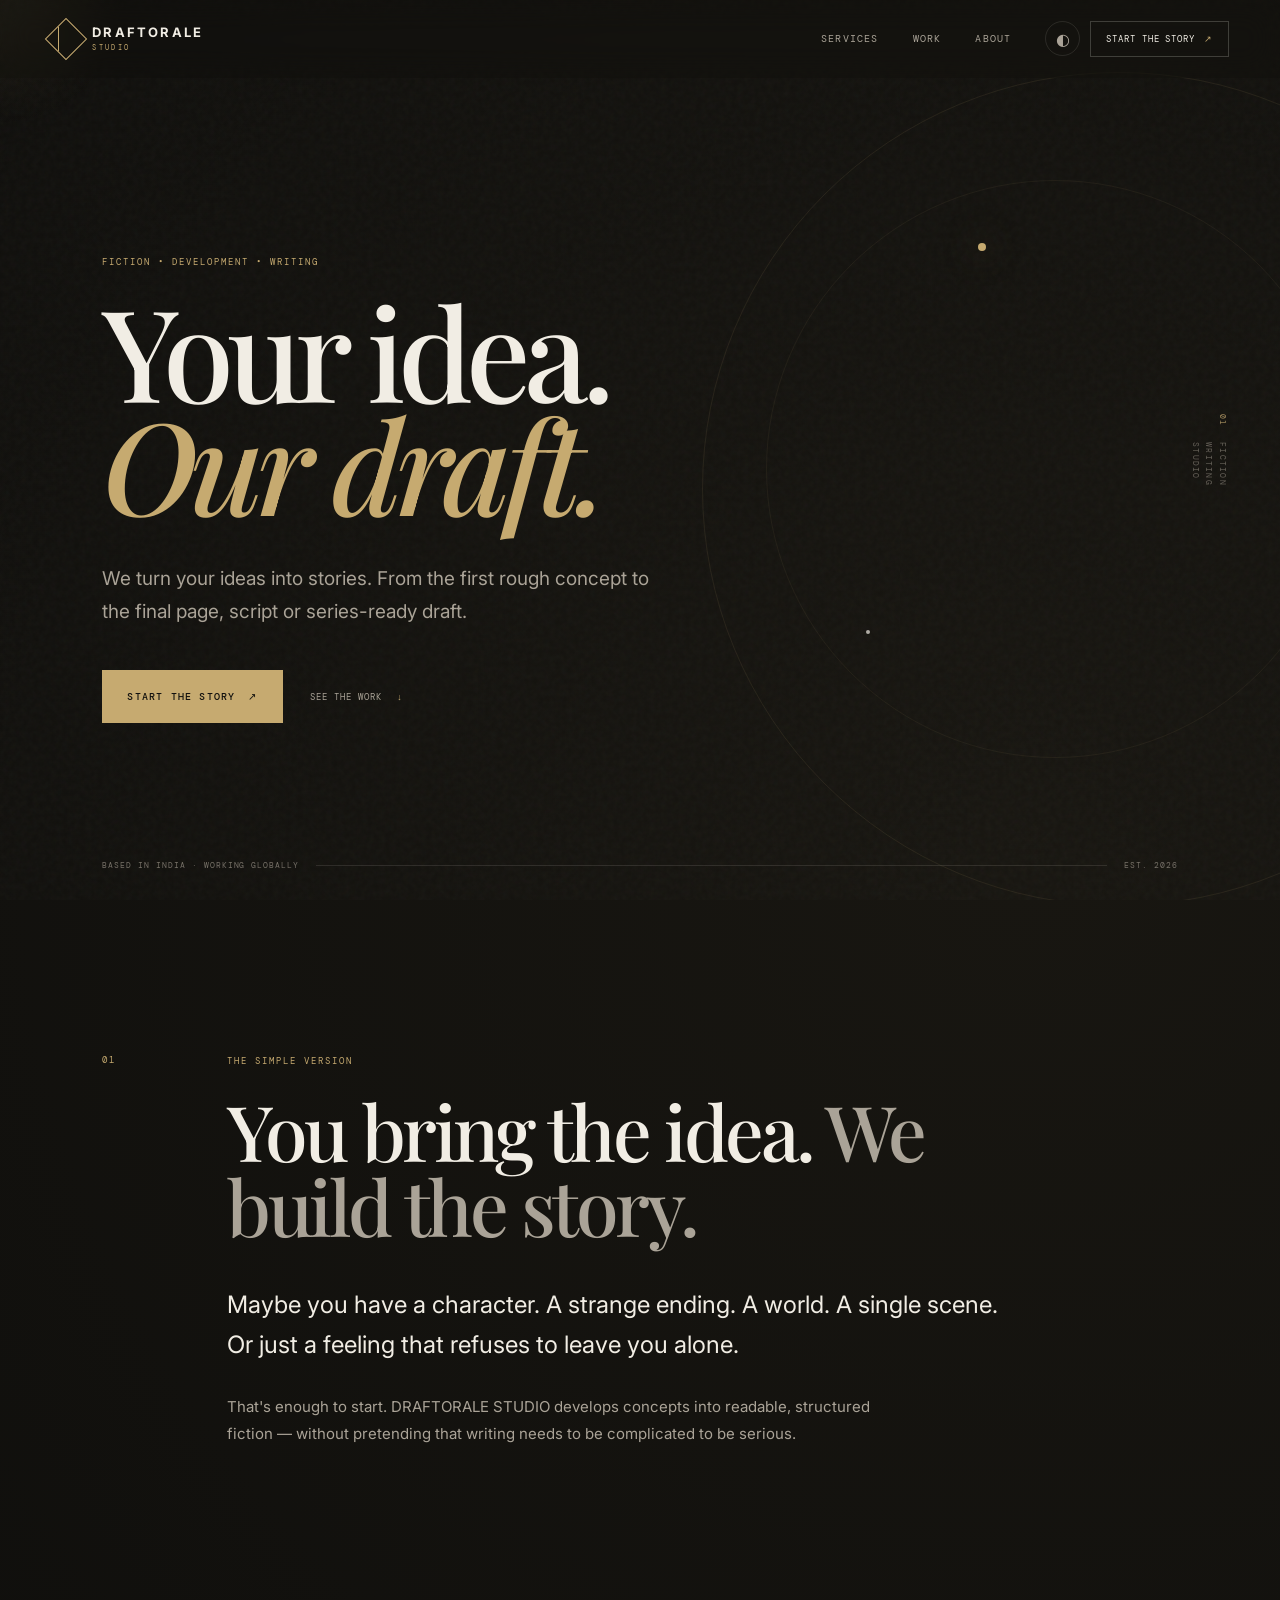
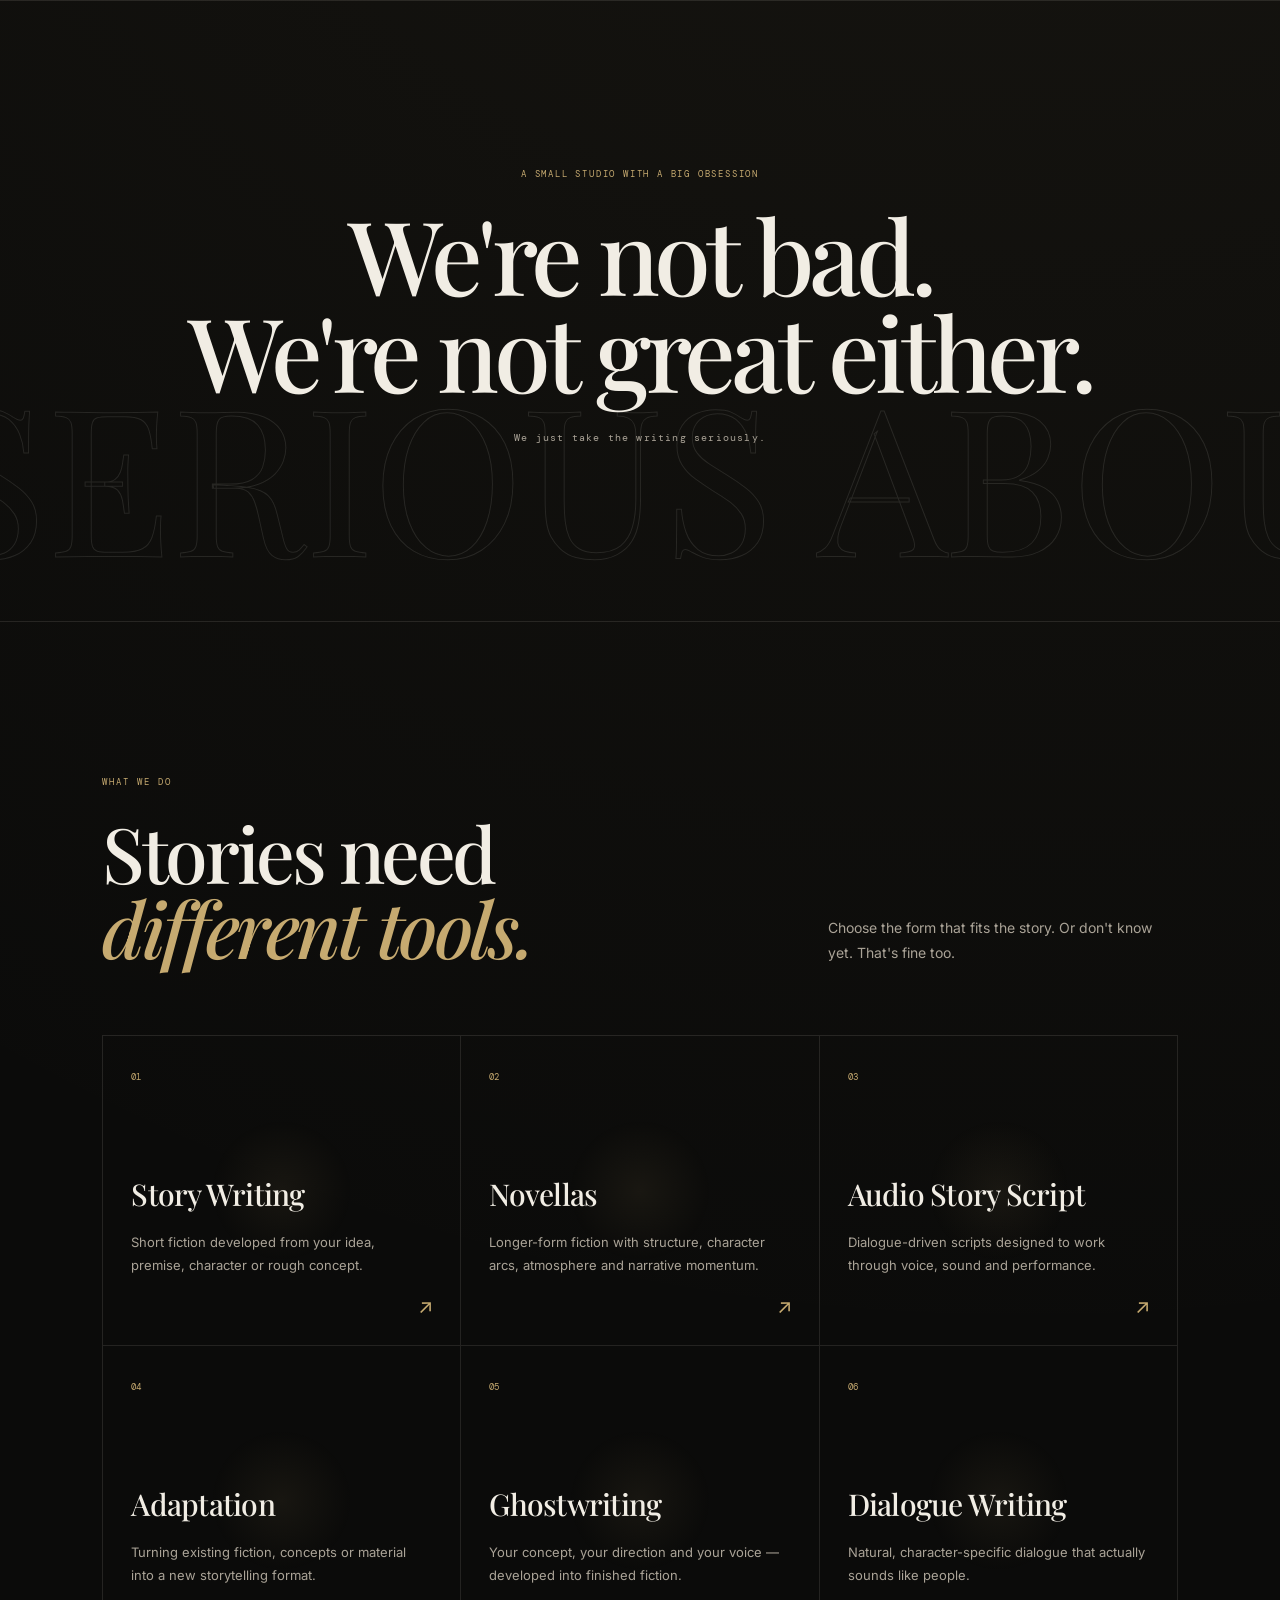
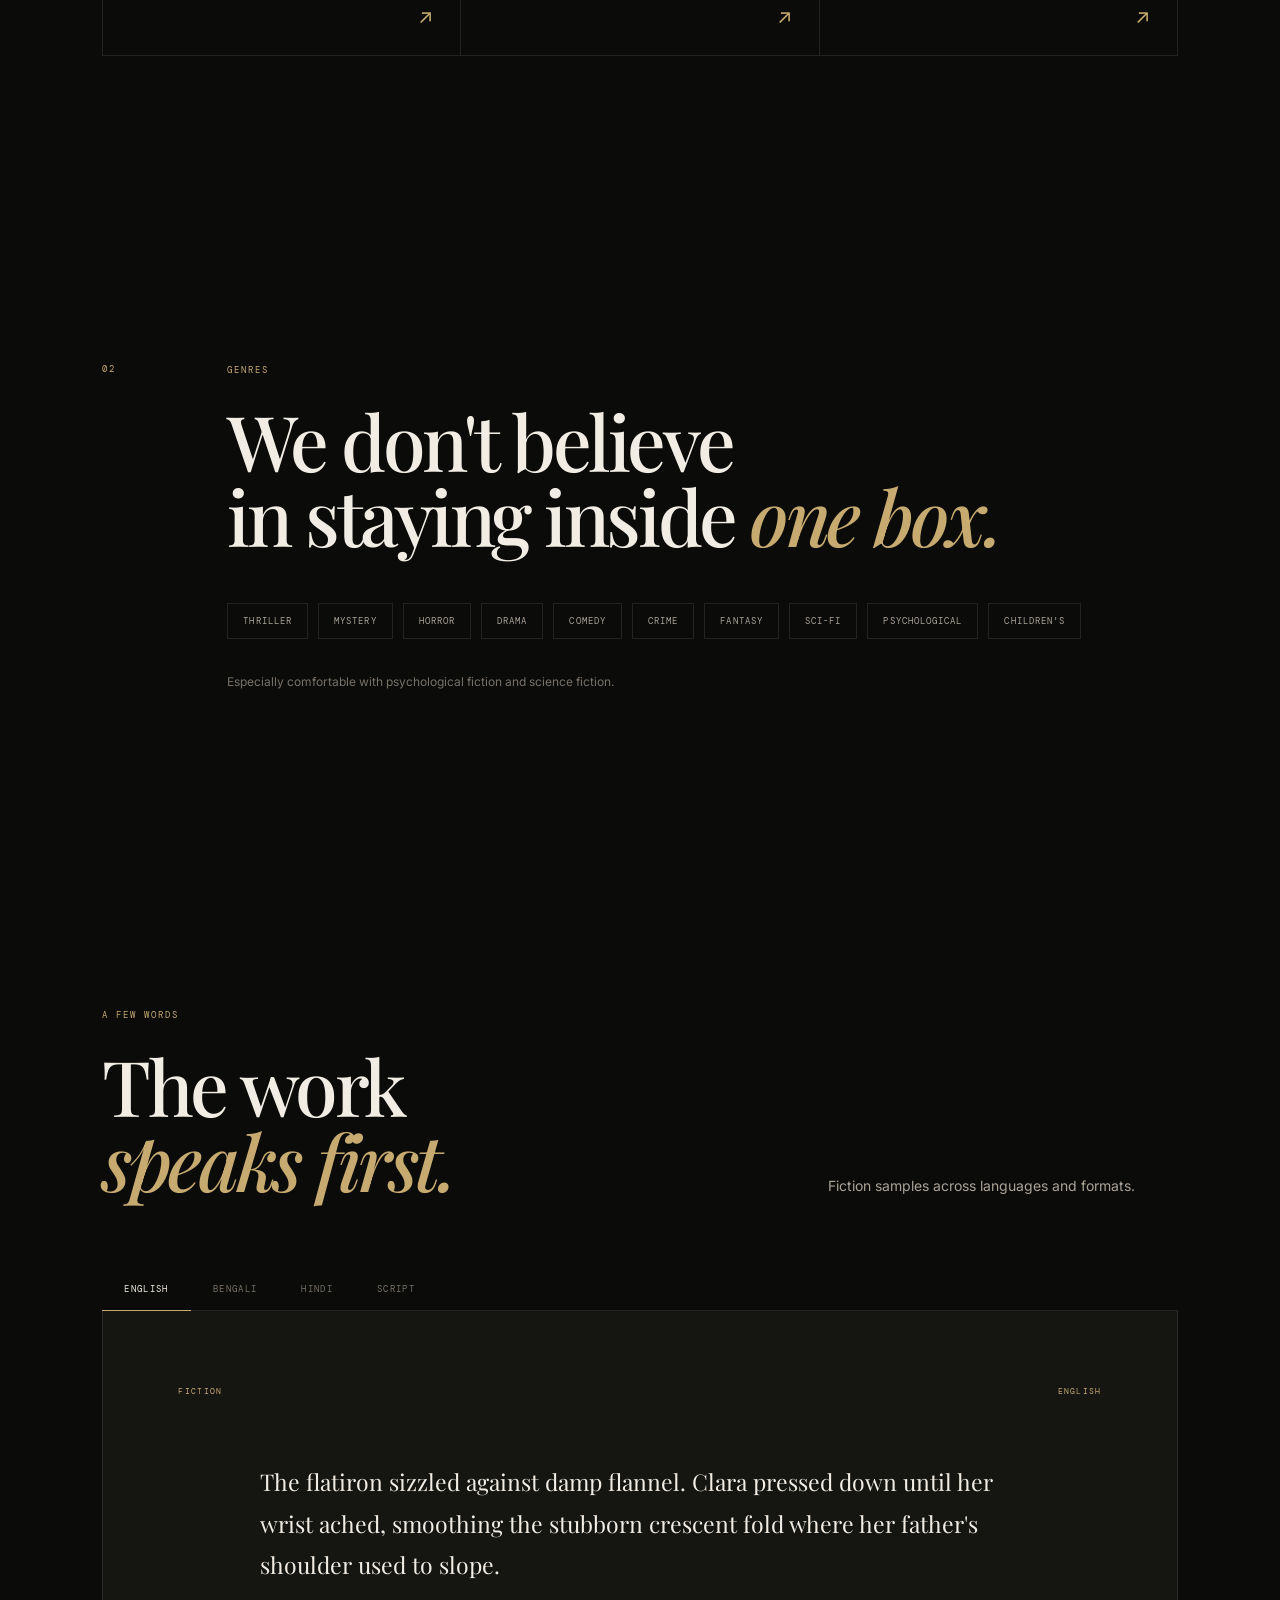
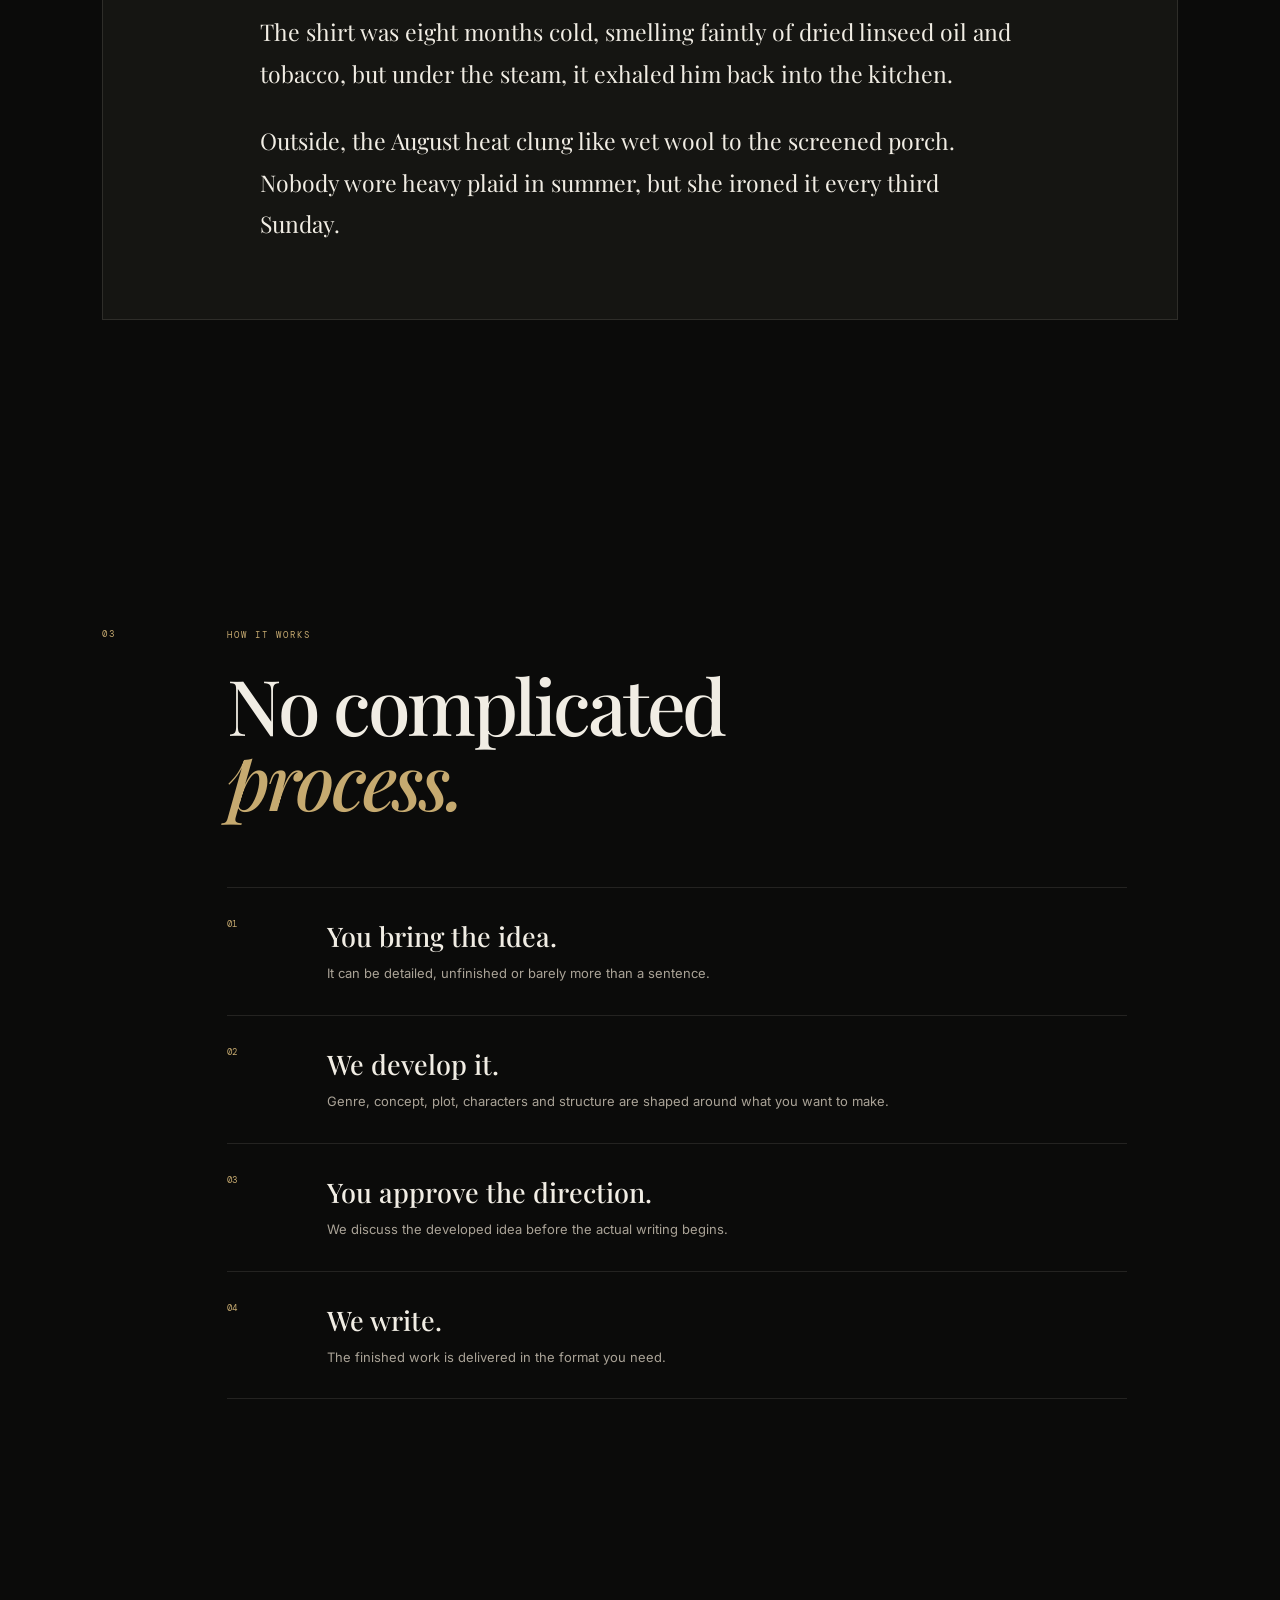
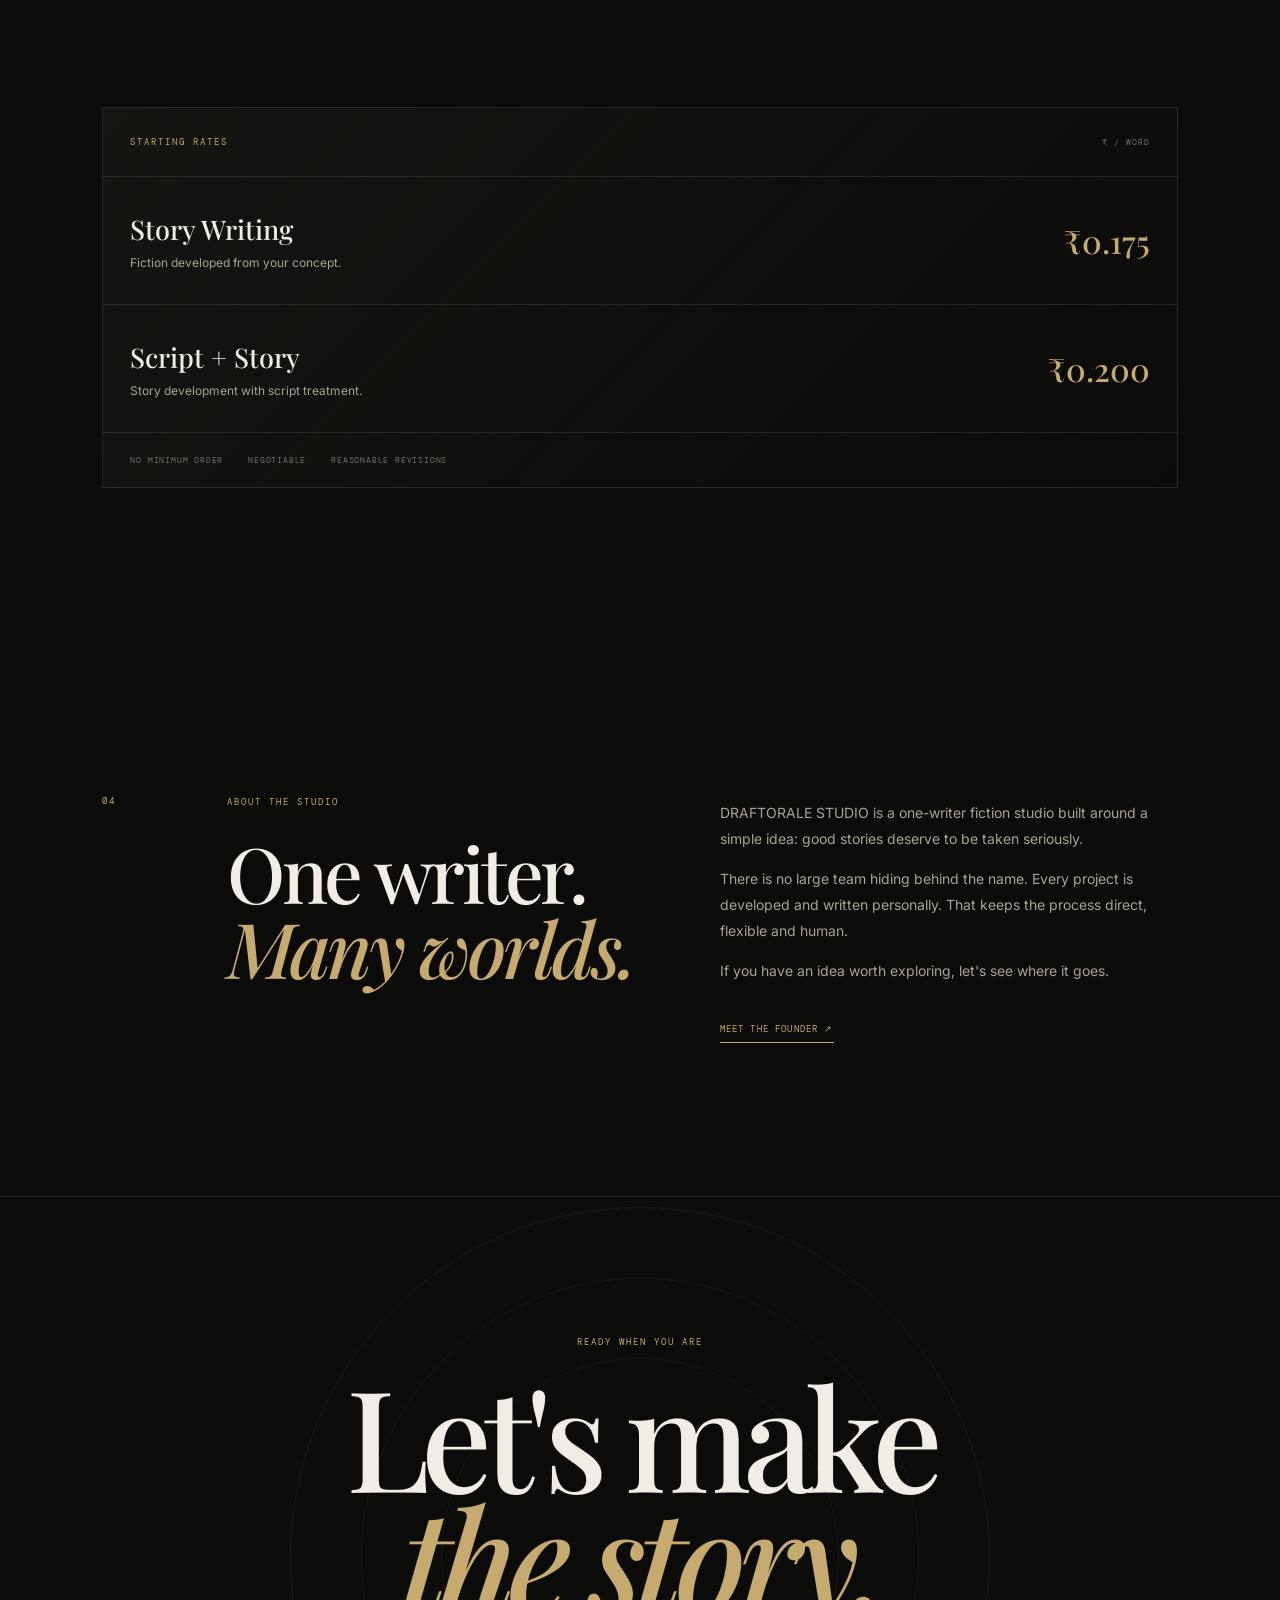
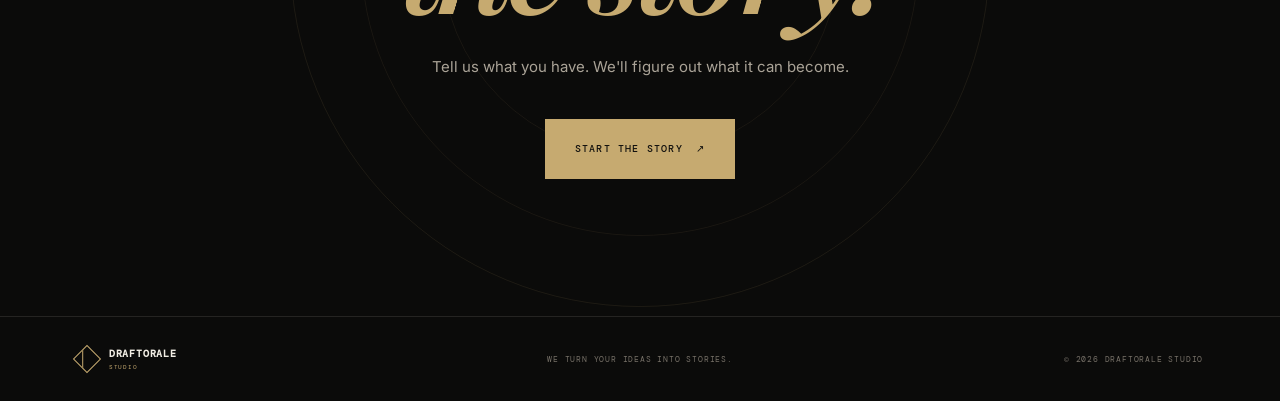
==== commit c0a04aba: "Update index.html" ====
--- a/index.html
+++ b/index.html
@@ -8,30 +8,158 @@
     content="width=device-width, initial-scale=1.0, viewport-fit=cover"
   >
 
+  <!-- =====================================================
+       PRIMARY SEO
+  ====================================================== -->
+
+  <title>
+    DRAFTORALE STUDIO — Fiction Writing & Story Development Services
+  </title>
+
   <meta
     name="description"
-    content="DRAFTORALE STUDIO — Fiction writing, story development, scripts, adaptations and ghostwriting."
+    content="DRAFTORALE STUDIO provides fiction writing, story development, novella writing, audio story scripts, adaptations, ghostwriting and dialogue writing."
   >
 
+  <meta name="author" content="DRAFTORALE STUDIO">
+
+  <meta
+    name="robots"
+    content="index, follow, max-image-preview:large, max-snippet:-1, max-video-preview:-1"
+  >
+
+  <link
+    rel="canonical"
+    href="https://draftoralestudio.github.io/draftorale.github.io/"
+  >
+
   <meta name="theme-color" content="#0b0b0a">
 
-  <title>DRAFTORALE STUDIO — We turn your ideas into stories.</title>
+
+  <!-- =====================================================
+       OPEN GRAPH
+  ====================================================== -->
+
+  <meta property="og:type" content="website">
+
+  <meta
+    property="og:title"
+    content="DRAFTORALE STUDIO — Fiction Writing & Story Development"
+  >
+
+  <meta
+    property="og:description"
+    content="We turn your ideas into stories. Fiction writing, story development, scripts, adaptations, ghostwriting and dialogue writing."
+  >
+
+  <meta
+    property="og:url"
+    content="https://draftoralestudio.github.io/draftorale.github.io/"
+  >
+
+  <meta
+    property="og:site_name"
+    content="DRAFTORALE STUDIO"
+  >
+
+  <meta
+    property="og:locale"
+    content="en_IN"
+  >
+
+
+  <!-- =====================================================
+       TWITTER / X
+  ====================================================== -->
+
+  <meta
+    name="twitter:card"
+    content="summary"
+  >
+
+  <meta
+    name="twitter:title"
+    content="DRAFTORALE STUDIO — Fiction Writing & Story Development"
+  >
+
+  <meta
+    name="twitter:description"
+    content="We turn your ideas into stories. Fiction writing, scripts, adaptations, ghostwriting and story development."
+  >
+
+
+  <!-- =====================================================
+       FONTS
+  ====================================================== -->
 
   <link rel="preconnect" href="https://fonts.googleapis.com">
-  <link rel="preconnect" href="https://fonts.gstatic.com" crossorigin>
+
+  <link
+    rel="preconnect"
+    href="https://fonts.gstatic.com"
+    crossorigin
+  >
 
   <link
     href="https://fonts.googleapis.com/css2?family=DM+Mono:wght@400;500&family=Inter:wght@400;500;600;700&family=Playfair+Display:wght@500;600;700&display=swap"
     rel="stylesheet"
   >
 
+
+  <!-- =====================================================
+       STYLES
+  ====================================================== -->
+
   <link rel="stylesheet" href="style.css">
+
+
+  <!-- =====================================================
+       STRUCTURED DATA
+  ====================================================== -->
+
+  <script type="application/ld+json">
+  {
+    "@context": "https://schema.org",
+    "@type": "Organization",
+    "name": "DRAFTORALE STUDIO",
+    "url": "https://draftoralestudio.github.io/draftorale.github.io/",
+    "description": "A one-writer fiction studio providing story writing, novella writing, audio story scripts, adaptations, ghostwriting and dialogue writing.",
+    "email": "mailto:draftoralestudio@gmail.com",
+    "areaServed": "Worldwide",
+    "knowsAbout": [
+      "Fiction Writing",
+      "Story Development",
+      "Ghostwriting",
+      "Novella Writing",
+      "Audio Story Scripts",
+      "Dialogue Writing",
+      "Story Adaptation",
+      "Thriller Fiction",
+      "Horror Fiction",
+      "Psychological Fiction",
+      "Science Fiction"
+    ]
+  }
+  </script>
+
+  <script type="application/ld+json">
+  {
+    "@context": "https://schema.org",
+    "@type": "WebSite",
+    "name": "DRAFTORALE STUDIO",
+    "url": "https://draftoralestudio.github.io/draftorale.github.io/",
+    "description": "Fiction writing and story development studio."
+  }
+  </script>
+
 </head>
+
 
 <body>
 
   <div class="scroll-progress"></div>
   <div class="cursor-glow"></div>
+
 
   <!-- =====================================================
        HEADER
@@ -39,9 +167,16 @@
 
   <header class="site-header">
 
-    <a class="brand" href="#top" aria-label="DRAFTORALE STUDIO home">
-
-      <span class="brand-mark" aria-hidden="true">
+    <a
+      class="brand"
+      href="#top"
+      aria-label="DRAFTORALE STUDIO home"
+    >
+
+      <span
+        class="brand-mark"
+        aria-hidden="true"
+      >
         <span></span>
       </span>
 
@@ -52,11 +187,26 @@
 
     </a>
 
-    <nav class="main-nav">
-      <a href="#services">Services</a>
-      <a href="#work">Work</a>
-      <a href="#about">About</a>
+
+    <nav
+      class="main-nav"
+      aria-label="Main navigation"
+    >
+
+      <a href="#services">
+        Services
+      </a>
+
+      <a href="#work">
+        Work
+      </a>
+
+      <a href="#about">
+        About
+      </a>
+
     </nav>
+
 
     <div class="header-actions">
 
@@ -69,11 +219,13 @@
         <span>◐</span>
       </button>
 
+
       <a
         href="#story"
         class="header-start"
       >
-        START THE STORY <span>↗</span>
+        START THE STORY
+        <span>↗</span>
       </a>
 
     </div>
@@ -81,18 +233,24 @@
   </header>
 
 
+
   <main id="top">
+
 
     <!-- ===================================================
          HERO
     ==================================================== -->
 
-    <section class="hero">
+    <section
+      class="hero"
+      aria-labelledby="hero-title"
+    >
 
       <div class="hero-noise"></div>
 
       <div class="hero-orbit hero-orbit-one"></div>
       <div class="hero-orbit hero-orbit-two"></div>
+
 
       <div class="hero-content reveal">
 
@@ -100,16 +258,25 @@
           FICTION • DEVELOPMENT • WRITING
         </p>
 
-        <h1>
+
+        <h1 id="hero-title">
+
           Your idea.<br>
+
           <em>Our draft.</em>
+
         </h1>
 
+
         <p class="hero-copy">
+
           We turn your ideas into stories.
+
           From the first rough concept to the final page,
           script or series-ready draft.
+
         </p>
+
 
         <div class="hero-actions">
 
@@ -122,6 +289,7 @@
             <span>↗</span>
           </button>
 
+
           <a
             href="#work"
             class="text-button"
@@ -134,10 +302,21 @@
 
       </div>
 
+
       <div class="hero-side-note">
-        <span>01</span>
-        <span>FICTION<br>WRITING<br>STUDIO</span>
+
+        <span>
+          01
+        </span>
+
+        <span>
+          FICTION<br>
+          WRITING<br>
+          STUDIO
+        </span>
+
       </div>
+
 
       <div class="hero-bottom">
 
@@ -156,50 +335,75 @@
     </section>
 
 
+
     <!-- ===================================================
          INTRO
     ==================================================== -->
 
-    <section class="intro section-pad reveal">
+    <section
+      class="intro section-pad reveal"
+      aria-labelledby="intro-title"
+    >
 
       <div class="section-number">
         01
       </div>
 
+
       <div class="intro-main">
 
         <p class="section-kicker">
           THE SIMPLE VERSION
         </p>
 
-        <h2>
+
+        <h2 id="intro-title">
+
           You bring the idea.
-          <span>We build the story.</span>
+
+          <span>
+            We build the story.
+          </span>
+
         </h2>
 
+
         <p class="large-copy">
-          Maybe you have a character. A strange ending.
-          A world. A single scene. Or just a feeling that
+
+          Maybe you have a character.
+          A strange ending.
+          A world.
+          A single scene.
+          Or just a feeling that
           refuses to leave you alone.
+
         </p>
 
+
         <p class="body-copy">
+
           That's enough to start.
+
           DRAFTORALE STUDIO develops concepts into readable,
           structured fiction — without pretending that writing
           needs to be complicated to be serious.
+
         </p>
 
       </div>
 
     </section>
+
 
 
     <!-- ===================================================
          HONEST STATEMENT
     ==================================================== -->
 
-    <section class="statement reveal">
+    <section
+      class="statement reveal"
+      aria-label="Studio philosophy"
+    >
 
       <div class="statement-inner">
 
@@ -207,10 +411,15 @@
           A SMALL STUDIO WITH A BIG OBSESSION
         </p>
 
+
         <h2>
+
           We're not bad.<br>
+
           We're not great either.
+
         </h2>
+
 
         <p>
           We just take the writing seriously.
@@ -221,6 +430,7 @@
     </section>
 
 
+
     <!-- ===================================================
          SERVICES
     ==================================================== -->
@@ -228,140 +438,292 @@
     <section
       class="services section-pad"
       id="services"
+      aria-labelledby="services-title"
     >
 
       <div class="section-heading reveal">
 
         <div>
+
           <p class="section-kicker">
             WHAT WE DO
           </p>
 
-          <h2>
+
+          <h2 id="services-title">
+
             Stories need<br>
-            <em>different tools.</em>
+
+            <em>
+              different tools.
+            </em>
+
           </h2>
+
         </div>
 
+
         <p>
+
           Choose the form that fits the story.
-          Or don't know yet. That's fine too.
+
+          Or don't know yet.
+          That's fine too.
+
         </p>
 
       </div>
 
 
+
       <div class="service-grid">
 
+
         <article class="service-card reveal">
-          <span class="service-index">01</span>
-          <h3>Story Writing</h3>
+
+          <span class="service-index">
+            01
+          </span>
+
+          <h3>
+            Story Writing
+          </h3>
+
           <p>
+
             Short fiction developed from your idea,
             premise, character or rough concept.
+
           </p>
-          <span class="service-arrow">↗</span>
+
+          <span class="service-arrow">
+            ↗
+          </span>
+
         </article>
 
+
+
         <article class="service-card reveal">
-          <span class="service-index">02</span>
-          <h3>Novellas</h3>
+
+          <span class="service-index">
+            02
+          </span>
+
+          <h3>
+            Novellas
+          </h3>
+
           <p>
+
             Longer-form fiction with structure,
             character arcs, atmosphere and narrative momentum.
+
           </p>
-          <span class="service-arrow">↗</span>
+
+          <span class="service-arrow">
+            ↗
+          </span>
+
         </article>
 
+
+
         <article class="service-card reveal">
-          <span class="service-index">03</span>
-          <h3>Audio Story Script</h3>
+
+          <span class="service-index">
+            03
+          </span>
+
+          <h3>
+            Audio Story Script
+          </h3>
+
           <p>
+
             Dialogue-driven scripts designed to work
             through voice, sound and performance.
+
           </p>
-          <span class="service-arrow">↗</span>
+
+          <span class="service-arrow">
+            ↗
+          </span>
+
         </article>
 
+
+
         <article class="service-card reveal">
-          <span class="service-index">04</span>
-          <h3>Adaptation</h3>
+
+          <span class="service-index">
+            04
+          </span>
+
+          <h3>
+            Adaptation
+          </h3>
+
           <p>
+
             Turning existing fiction, concepts or material
             into a new storytelling format.
+
           </p>
-          <span class="service-arrow">↗</span>
+
+          <span class="service-arrow">
+            ↗
+          </span>
+
         </article>
 
+
+
         <article class="service-card reveal">
-          <span class="service-index">05</span>
-          <h3>Ghostwriting</h3>
+
+          <span class="service-index">
+            05
+          </span>
+
+          <h3>
+            Ghostwriting
+          </h3>
+
           <p>
+
             Your concept, your direction and your voice —
             developed into finished fiction.
+
           </p>
-          <span class="service-arrow">↗</span>
+
+          <span class="service-arrow">
+            ↗
+          </span>
+
         </article>
 
+
+
         <article class="service-card reveal">
-          <span class="service-index">06</span>
-          <h3>Dialogue Writing</h3>
+
+          <span class="service-index">
+            06
+          </span>
+
+          <h3>
+            Dialogue Writing
+          </h3>
+
           <p>
+
             Natural, character-specific dialogue that
             actually sounds like people.
+
           </p>
-          <span class="service-arrow">↗</span>
+
+          <span class="service-arrow">
+            ↗
+          </span>
+
         </article>
 
+
       </div>
 
     </section>
+
 
 
     <!-- ===================================================
          GENRES
     ==================================================== -->
 
-    <section class="genres section-pad reveal">
+    <section
+      class="genres section-pad reveal"
+      aria-labelledby="genres-title"
+    >
 
       <div class="section-number">
         02
       </div>
 
+
       <div class="genres-content">
 
         <p class="section-kicker">
           GENRES
         </p>
 
-        <h2>
+
+        <h2 id="genres-title">
+
           We don't believe<br>
-          in staying inside <em>one box.</em>
+
+          in staying inside
+          <em>one box.</em>
+
         </h2>
 
-        <div class="genre-cloud">
-
-          <span>THRILLER</span>
-          <span>MYSTERY</span>
-          <span>HORROR</span>
-          <span>DRAMA</span>
-          <span>COMEDY</span>
-          <span>CRIME</span>
-          <span>FANTASY</span>
-          <span>SCI-FI</span>
-          <span>PSYCHOLOGICAL</span>
-          <span>CHILDREN'S</span>
+
+        <div
+          class="genre-cloud"
+          aria-label="Available fiction genres"
+        >
+
+          <span>
+            THRILLER
+          </span>
+
+          <span>
+            MYSTERY
+          </span>
+
+          <span>
+            HORROR
+          </span>
+
+          <span>
+            DRAMA
+          </span>
+
+          <span>
+            COMEDY
+          </span>
+
+          <span>
+            CRIME
+          </span>
+
+          <span>
+            FANTASY
+          </span>
+
+          <span>
+            SCI-FI
+          </span>
+
+          <span>
+            PSYCHOLOGICAL
+          </span>
+
+          <span>
+            CHILDREN'S
+          </span>
 
         </div>
 
+
         <p class="genres-note">
+
           Especially comfortable with psychological fiction
           and science fiction.
+
         </p>
 
       </div>
 
     </section>
+
 
 
     <!-- ===================================================
@@ -371,20 +733,30 @@
     <section
       class="work section-pad"
       id="work"
+      aria-labelledby="work-title"
     >
 
       <div class="section-heading reveal">
 
         <div>
+
           <p class="section-kicker">
             A FEW WORDS
           </p>
 
-          <h2>
+
+          <h2 id="work-title">
+
             The work<br>
-            <em>speaks first.</em>
+
+            <em>
+              speaks first.
+            </em>
+
           </h2>
+
         </div>
+
 
         <p>
           Fiction samples across languages and formats.
@@ -393,7 +765,12 @@
       </div>
 
 
-      <div class="sample-tabs reveal">
+
+      <div
+        class="sample-tabs reveal"
+        role="tablist"
+        aria-label="Writing samples"
+      >
 
         <button
           class="sample-tab active"
@@ -403,6 +780,7 @@
           ENGLISH
         </button>
 
+
         <button
           class="sample-tab"
           data-sample="bengali"
@@ -411,6 +789,7 @@
           BENGALI
         </button>
 
+
         <button
           class="sample-tab"
           data-sample="hindi"
@@ -419,6 +798,7 @@
           HINDI
         </button>
 
+
         <button
           class="sample-tab"
           data-sample="script"
@@ -430,7 +810,11 @@
       </div>
 
 
+
       <div class="sample-stage reveal">
+
+
+        <!-- ENGLISH SAMPLE -->
 
         <article
           class="sample-panel active"
@@ -438,36 +822,58 @@
         >
 
           <div class="sample-meta">
-            <span>FICTION</span>
-            <span>ENGLISH</span>
+
+            <span>
+              FICTION
+            </span>
+
+            <span>
+              ENGLISH
+            </span>
+
           </div>
 
+
           <div class="sample-text">
 
             <p>
+
               The flatiron sizzled against damp flannel.
+
               Clara pressed down until her wrist ached,
               smoothing the stubborn crescent fold where
               her father's shoulder used to slope.
+
             </p>
 
+
             <p>
+
               The shirt was eight months cold, smelling
               faintly of dried linseed oil and tobacco,
               but under the steam, it exhaled him back
               into the kitchen.
+
             </p>
 
+
             <p>
+
               Outside, the August heat clung like wet wool
-              to the screened porch. Nobody wore heavy plaid
+              to the screened porch.
+
+              Nobody wore heavy plaid
               in summer, but she ironed it every third Sunday.
+
             </p>
 
           </div>
 
         </article>
 
+
+
+        <!-- BENGALI SAMPLE -->
 
         <article
           class="sample-panel"
@@ -475,34 +881,53 @@
         >
 
           <div class="sample-meta">
-            <span>FICTION</span>
-            <span>বাংলা</span>
+
+            <span>
+              FICTION
+            </span>
+
+            <span>
+              বাংলা
+            </span>
+
           </div>
 
+
           <div class="sample-text bengali-text">
 
             <p>
+
               মেঠো পথের বাঁকে আজ নামহীন বৃষ্টি নেমেছে।
               টিনের চালে ঝুমঝুম শব্দটা বুড়ো হরেন মিস্ত্রির
               পঁচিশ বছরের চেনা।
+
             </p>
 
+
             <p>
+
               কোলের ওপর রাখা পিতলের পকেটঘড়িটার খাঁজে খাঁজে
               জমে আছে ধুলো আর অতীতের চূর্ণ। ঘড়িটার স্প্রিং
               ভেঙেছে সেই কবে, তাও প্রতি সন্ধ্যায় হরেন ওটাকে
               চাবি দেয়।
+
             </p>
 
+
             <p>
+
               সময় হয়তো থমকে গেছে সত্য, কিন্তু একলা মানুষটার
               অপেক্ষা আজও মরে যায়নি।
+
             </p>
 
           </div>
 
         </article>
 
+
+
+        <!-- HINDI SAMPLE -->
 
         <article
           class="sample-panel"
@@ -510,33 +935,52 @@
         >
 
           <div class="sample-meta">
-            <span>FICTION</span>
-            <span>हिन्दी</span>
+
+            <span>
+              FICTION
+            </span>
+
+            <span>
+              हिन्दी
+            </span>
+
           </div>
 
+
           <div class="sample-text hindi-text">
 
             <p>
+
               आषाढ़ की पहली फुहार ने जब हवेली के जंग लगे
               शहतीर को भिगोया, तो दीवान जी ने अपने कांपते
               हाथों से पीतल का सरोता उठा लिया।
+
             </p>
 
+
             <p>
+
               पच्चीस बरसों से सुपारी का वही पुराना टुकड़ा
               उस सरोते के दो धड़ों के बीच दबा पड़ा था—
               आधा कटा, आधा अटका।
+
             </p>
 
+
             <p>
+
               वक्त ठहरा नहीं था, बस उस एक अधकटे लम्हे में
               पूरी जिंदगी उलझकर रह गई थी।
+
             </p>
 
           </div>
 
         </article>
 
+
+
+        <!-- SCRIPT SAMPLE -->
 
         <article
           class="sample-panel"
@@ -544,9 +988,17 @@
         >
 
           <div class="sample-meta">
-            <span>SCRIPT</span>
-            <span>ENGLISH</span>
+
+            <span>
+              SCRIPT
+            </span>
+
+            <span>
+              ENGLISH
+            </span>
+
           </div>
+
 
           <div class="sample-text script-text">
 
@@ -554,143 +1006,226 @@
               EXT. OLD RAILWAY PLATFORM — NIGHT
             </p>
 
+
             <p>
+
               Sheets of rain beat against the rusted tin
-              canopy. A solitary blue lamp flickers above,
+              canopy.
+
+              A solitary blue lamp flickers above,
               casting long shadows on the slick concrete.
+
             </p>
 
+
             <p>
+
               ELIAS (70s) stands near a waterlogged bench,
               his hands buried deep inside a faded tweed coat.
+
               He holds a cracked brass pocket watch.
+
             </p>
 
+
             <p>
+
               MAYA (30s) steps off the final train of the
               night, holding a battered leather suitcase.
+
             </p>
 
+
             <p class="dialogue">
+
               MAYA<br>
+
               <span>
                 You’re still here.
               </span>
+
             </p>
 
           </div>
 
         </article>
 
+
       </div>
 
     </section>
+
 
 
     <!-- ===================================================
          PROCESS
     ==================================================== -->
 
-    <section class="process section-pad reveal">
+    <section
+      class="process section-pad reveal"
+      aria-labelledby="process-title"
+    >
 
       <div class="section-number">
         03
       </div>
 
+
       <div class="process-main">
 
         <p class="section-kicker">
           HOW IT WORKS
         </p>
 
-        <h2>
+
+        <h2 id="process-title">
+
           No complicated<br>
-          <em>process.</em>
+
+          <em>
+            process.
+          </em>
+
         </h2>
 
 
+
         <div class="process-list">
 
+
           <div class="process-item">
 
-            <span>01</span>
+            <span>
+              01
+            </span>
+
 
             <div>
-              <h3>You bring the idea.</h3>
+
+              <h3>
+                You bring the idea.
+              </h3>
+
               <p>
+
                 It can be detailed, unfinished or barely
                 more than a sentence.
+
               </p>
+
             </div>
 
           </div>
 
 
+
           <div class="process-item">
 
-            <span>02</span>
+            <span>
+              02
+            </span>
+
 
             <div>
-              <h3>We develop it.</h3>
+
+              <h3>
+                We develop it.
+              </h3>
+
               <p>
+
                 Genre, concept, plot, characters and structure
                 are shaped around what you want to make.
+
               </p>
+
             </div>
 
           </div>
 
 
+
           <div class="process-item">
 
-            <span>03</span>
+            <span>
+              03
+            </span>
+
 
             <div>
-              <h3>You approve the direction.</h3>
+
+              <h3>
+                You approve the direction.
+              </h3>
+
               <p>
+
                 We discuss the developed idea before the
                 actual writing begins.
+
               </p>
+
             </div>
 
           </div>
 
 
+
           <div class="process-item">
 
-            <span>04</span>
+            <span>
+              04
+            </span>
+
 
             <div>
-              <h3>We write.</h3>
+
+              <h3>
+                We write.
+              </h3>
+
               <p>
+
                 The finished work is delivered in the format
                 you need.
+
               </p>
+
             </div>
 
           </div>
 
+
         </div>
 
       </div>
 
     </section>
+
 
 
     <!-- ===================================================
          PRICING
     ==================================================== -->
 
-    <section class="pricing section-pad reveal">
+    <section
+      class="pricing section-pad reveal"
+      aria-labelledby="pricing-title"
+    >
 
       <div class="pricing-card">
 
+
         <div class="pricing-top">
 
-          <p class="section-kicker">
+          <p
+            class="section-kicker"
+            id="pricing-title"
+          >
             STARTING RATES
           </p>
 
+
           <span>
             ₹ / WORD
           </span>
@@ -698,14 +1233,21 @@
         </div>
 
 
+
         <div class="price-row">
 
           <div>
-            <h3>Story Writing</h3>
+
+            <h3>
+              Story Writing
+            </h3>
+
             <p>
               Fiction developed from your concept.
             </p>
+
           </div>
+
 
           <strong>
             ₹0.175
@@ -714,14 +1256,21 @@
         </div>
 
 
+
         <div class="price-row">
 
           <div>
-            <h3>Script + Story</h3>
+
+            <h3>
+              Script + Story
+            </h3>
+
             <p>
               Story development with script treatment.
             </p>
+
           </div>
+
 
           <strong>
             ₹0.200
@@ -730,6 +1279,7 @@
         </div>
 
 
+
         <div class="pricing-bottom">
 
           <span>
@@ -746,9 +1296,11 @@
 
         </div>
 
+
       </div>
 
     </section>
+
 
 
     <!-- ===================================================
@@ -758,13 +1310,16 @@
     <section
       class="about section-pad"
       id="about"
+      aria-labelledby="about-title"
     >
 
       <div class="section-number">
         04
       </div>
 
+
       <div class="about-grid">
+
 
         <div class="about-title reveal">
 
@@ -772,32 +1327,50 @@
             ABOUT THE STUDIO
           </p>
 
-          <h2>
+
+          <h2 id="about-title">
+
             One writer.<br>
-            <em>Many worlds.</em>
+
+            <em>
+              Many worlds.
+            </em>
+
           </h2>
 
         </div>
 
 
+
         <div class="about-copy reveal">
 
           <p class="large-copy">
+
             DRAFTORALE STUDIO is a one-writer fiction studio
             built around a simple idea:
             good stories deserve to be taken seriously.
+
           </p>
 
+
           <p>
+
             There is no large team hiding behind the name.
+
             Every project is developed and written personally.
+
             That keeps the process direct, flexible and human.
+
           </p>
 
+
           <p>
+
             If you have an idea worth exploring,
             let's see where it goes.
+
           </p>
+
 
           <a
             href="https://aabirgoon.github.io/"
@@ -805,7 +1378,9 @@
             rel="noopener"
             class="founder-link"
           >
+
             MEET THE FOUNDER ↗
+
           </a>
 
         </div>
@@ -815,16 +1390,19 @@
     </section>
 
 
+
     <!-- ===================================================
-         CTA
+         FINAL CTA
     ==================================================== -->
 
     <section
       class="final-cta"
       id="story"
+      aria-labelledby="cta-title"
     >
 
       <div class="final-cta-bg"></div>
+
 
       <div class="final-cta-content reveal">
 
@@ -832,15 +1410,26 @@
           READY WHEN YOU ARE
         </p>
 
-        <h2>
+
+        <h2 id="cta-title">
+
           Let's make<br>
-          <em>the story.</em>
+
+          <em>
+            the story.
+          </em>
+
         </h2>
 
+
         <p>
+
           Tell us what you have.
+
           We'll figure out what it can become.
+
         </p>
+
 
         <button
           class="primary-button large"
@@ -848,15 +1437,22 @@
           type="button"
           onclick="document.getElementById('startButton').click()"
         >
+
           START THE STORY
-          <span>↗</span>
+
+          <span>
+            ↗
+          </span>
+
         </button>
 
       </div>
 
     </section>
 
+
   </main>
+
 
 
   <!-- =====================================================
@@ -865,32 +1461,52 @@
 
   <footer class="site-footer">
 
+
     <div class="footer-brand">
 
-      <span class="brand-mark small" aria-hidden="true">
+      <span
+        class="brand-mark small"
+        aria-hidden="true"
+      >
         <span></span>
       </span>
 
+
       <div>
-        <strong>DRAFTORALE</strong>
-        <small>STUDIO</small>
+
+        <strong>
+          DRAFTORALE
+        </strong>
+
+        <small>
+          STUDIO
+        </small>
+
       </div>
 
     </div>
 
+
     <div class="footer-center">
+
       WE TURN YOUR IDEAS INTO STORIES.
+
     </div>
 
+
     <div class="footer-right">
+
       © 2026 DRAFTORALE STUDIO
+
     </div>
 
+
   </footer>
 
 
+
   <!-- =====================================================
-       WIZARD
+       STORY WIZARD
   ====================================================== -->
 
   <div
@@ -901,15 +1517,22 @@
 
     <div class="wizard-backdrop"></div>
 
+
     <div class="wizard-panel">
 
+
       <div class="wizard-header">
 
+
         <div class="wizard-brand">
+
           DRAFTORALE / STORY BRIEF
+
         </div>
 
+
         <div class="wizard-header-right">
+
 
           <span
             class="wizard-step"
@@ -918,10 +1541,11 @@
             01 — 05
           </span>
 
+
           <button
             class="wizard-close"
             type="button"
-            aria-label="Close"
+            aria-label="Close story brief"
           >
             ×
           </button>
@@ -931,12 +1555,16 @@
       </div>
 
 
+
       <div class="wizard-progress-track">
+
         <div
           class="wizard-progress"
           id="wizardProgress"
         ></div>
+
       </div>
+
 
 
       <div class="wizard-content">
@@ -955,17 +1583,28 @@
             STEP 01
           </p>
 
+
           <h2>
+
             What are you<br>
-            <em>making?</em>
+
+            <em>
+              making?
+            </em>
+
           </h2>
 
+
           <p class="wizard-description">
+
             Select everything that fits.
+
           </p>
 
 
+
           <div class="wizard-grid choice-grid">
+
 
             <button
               class="wizard-choice"
@@ -976,6 +1615,7 @@
               Story Writing
             </button>
 
+
             <button
               class="wizard-choice"
               type="button"
@@ -985,6 +1625,7 @@
               Novella
             </button>
 
+
             <button
               class="wizard-choice"
               type="button"
@@ -994,6 +1635,7 @@
               Audio Story Script
             </button>
 
+
             <button
               class="wizard-choice"
               type="button"
@@ -1003,6 +1645,7 @@
               Adaptation
             </button>
 
+
             <button
               class="wizard-choice"
               type="button"
@@ -1012,6 +1655,7 @@
               Ghostwriting
             </button>
 
+
             <button
               class="wizard-choice"
               type="button"
@@ -1021,7 +1665,9 @@
               Dialogue Writing
             </button>
 
+
           </div>
+
 
 
           <button
@@ -1032,7 +1678,9 @@
             CONTINUE ↗
           </button>
 
+
         </section>
+
 
 
         <!-- =============================================
@@ -1048,17 +1696,26 @@
             STEP 02
           </p>
 
+
           <h2>
+
             What language<br>
-            <em>should it speak?</em>
+
+            <em>
+              should it speak?
+            </em>
+
           </h2>
+
 
           <p class="wizard-description">
             Choose one.
           </p>
 
 
+
           <div class="wizard-grid choice-grid">
+
 
             <button
               class="wizard-choice"
@@ -1069,6 +1726,7 @@
               English
             </button>
 
+
             <button
               class="wizard-choice"
               type="button"
@@ -1078,6 +1736,7 @@
               Bengali
             </button>
 
+
             <button
               class="wizard-choice"
               type="button"
@@ -1087,6 +1746,7 @@
               Hindi
             </button>
 
+
             <button
               class="wizard-choice"
               type="button"
@@ -1096,7 +1756,9 @@
               Other / Discuss
             </button>
 
+
           </div>
+
 
 
           <button
@@ -1107,7 +1769,9 @@
             CONTINUE ↗
           </button>
 
+
         </section>
+
 
 
         <!-- =============================================
@@ -1123,59 +1787,131 @@
             STEP 03
           </p>
 
+
           <h2>
+
             What kind of<br>
-            <em>world is it?</em>
+
+            <em>
+              world is it?
+            </em>
+
           </h2>
 
+
           <p class="wizard-description">
+
             Pick one or as many as you need.
+
           </p>
 
 
+
           <div class="wizard-grid choice-grid">
 
-            <button class="wizard-choice" type="button" data-value="Thriller">
-              <span>01</span> Thriller
-            </button>
-
-            <button class="wizard-choice" type="button" data-value="Mystery">
-              <span>02</span> Mystery
-            </button>
-
-            <button class="wizard-choice" type="button" data-value="Horror">
-              <span>03</span> Horror
-            </button>
-
-            <button class="wizard-choice" type="button" data-value="Drama">
-              <span>04</span> Drama
-            </button>
-
-            <button class="wizard-choice" type="button" data-value="Comedy">
-              <span>05</span> Comedy
-            </button>
-
-            <button class="wizard-choice" type="button" data-value="Crime">
-              <span>06</span> Crime
-            </button>
-
-            <button class="wizard-choice" type="button" data-value="Fantasy">
-              <span>07</span> Fantasy
-            </button>
-
-            <button class="wizard-choice" type="button" data-value="Sci-Fi">
-              <span>08</span> Sci-Fi
-            </button>
-
-            <button class="wizard-choice" type="button" data-value="Psychological">
-              <span>09</span> Psychological
-            </button>
-
-            <button class="wizard-choice" type="button" data-value="Children's">
-              <span>10</span> Children's
-            </button>
+
+            <button
+              class="wizard-choice"
+              type="button"
+              data-value="Thriller"
+            >
+              <span>01</span>
+              Thriller
+            </button>
+
+
+            <button
+              class="wizard-choice"
+              type="button"
+              data-value="Mystery"
+            >
+              <span>02</span>
+              Mystery
+            </button>
+
+
+            <button
+              class="wizard-choice"
+              type="button"
+              data-value="Horror"
+            >
+              <span>03</span>
+              Horror
+            </button>
+
+
+            <button
+              class="wizard-choice"
+              type="button"
+              data-value="Drama"
+            >
+              <span>04</span>
+              Drama
+            </button>
+
+
+            <button
+              class="wizard-choice"
+              type="button"
+              data-value="Comedy"
+            >
+              <span>05</span>
+              Comedy
+            </button>
+
+
+            <button
+              class="wizard-choice"
+              type="button"
+              data-value="Crime"
+            >
+              <span>06</span>
+              Crime
+            </button>
+
+
+            <button
+              class="wizard-choice"
+              type="button"
+              data-value="Fantasy"
+            >
+              <span>07</span>
+              Fantasy
+            </button>
+
+
+            <button
+              class="wizard-choice"
+              type="button"
+              data-value="Sci-Fi"
+            >
+              <span>08</span>
+              Sci-Fi
+            </button>
+
+
+            <button
+              class="wizard-choice"
+              type="button"
+              data-value="Psychological"
+            >
+              <span>09</span>
+              Psychological
+            </button>
+
+
+            <button
+              class="wizard-choice"
+              type="button"
+              data-value="Children's"
+            >
+              <span>10</span>
+              Children's
+            </button>
+
 
           </div>
+
 
 
           <button
@@ -1186,7 +1922,9 @@
             CONTINUE ↗
           </button>
 
+
         </section>
+
 
 
         <!-- =============================================
@@ -1202,47 +1940,102 @@
             STEP 04
           </p>
 
+
           <h2>
+
             What do you<br>
-            <em>already have?</em>
+
+            <em>
+              already have?
+            </em>
+
           </h2>
 
+
           <p class="wizard-description">
-            Don't overthink it. Select everything that applies.
+
+            Don't overthink it.
+            Select everything that applies.
+
           </p>
 
 
+
           <div class="wizard-grid choice-grid">
 
-            <button class="wizard-choice" type="button" data-value="A basic idea">
-              <span>01</span> A basic idea
-            </button>
-
-            <button class="wizard-choice" type="button" data-value="A detailed concept">
-              <span>02</span> A detailed concept
-            </button>
-
-            <button class="wizard-choice" type="button" data-value="Characters">
-              <span>03</span> Characters
-            </button>
-
-            <button class="wizard-choice" type="button" data-value="Plot / outline">
-              <span>04</span> Plot / outline
-            </button>
-
-            <button class="wizard-choice" type="button" data-value="Existing story">
-              <span>05</span> Existing story
-            </button>
-
-            <button class="wizard-choice" type="button" data-value="Scenes / notes">
-              <span>06</span> Scenes / notes
-            </button>
-
-            <button class="wizard-choice" type="button" data-value="Almost nothing yet">
-              <span>07</span> Almost nothing yet
-            </button>
+
+            <button
+              class="wizard-choice"
+              type="button"
+              data-value="A basic idea"
+            >
+              <span>01</span>
+              A basic idea
+            </button>
+
+
+            <button
+              class="wizard-choice"
+              type="button"
+              data-value="A detailed concept"
+            >
+              <span>02</span>
+              A detailed concept
+            </button>
+
+
+            <button
+              class="wizard-choice"
+              type="button"
+              data-value="Characters"
+            >
+              <span>03</span>
+              Characters
+            </button>
+
+
+            <button
+              class="wizard-choice"
+              type="button"
+              data-value="Plot / outline"
+            >
+              <span>04</span>
+              Plot / outline
+            </button>
+
+
+            <button
+              class="wizard-choice"
+              type="button"
+              data-value="Existing story"
+            >
+              <span>05</span>
+              Existing story
+            </button>
+
+
+            <button
+              class="wizard-choice"
+              type="button"
+              data-value="Scenes / notes"
+            >
+              <span>06</span>
+              Scenes / notes
+            </button>
+
+
+            <button
+              class="wizard-choice"
+              type="button"
+              data-value="Almost nothing yet"
+            >
+              <span>07</span>
+              Almost nothing yet
+            </button>
+
 
           </div>
+
 
 
           <button
@@ -1253,7 +2046,9 @@
             CONTINUE ↗
           </button>
 
+
         </section>
+
 
 
         <!-- =============================================
@@ -1269,51 +2064,111 @@
             STEP 05
           </p>
 
+
           <h2>
+
             What do you<br>
-            <em>need from us?</em>
+
+            <em>
+              need from us?
+            </em>
+
           </h2>
 
+
           <p class="wizard-description">
+
             Select everything you want help with.
+
           </p>
 
 
+
           <div class="wizard-grid choice-grid">
 
-            <button class="wizard-choice" type="button" data-value="Develop the concept">
-              <span>01</span> Develop the concept
-            </button>
-
-            <button class="wizard-choice" type="button" data-value="Build the plot">
-              <span>02</span> Build the plot
-            </button>
-
-            <button class="wizard-choice" type="button" data-value="Develop characters">
-              <span>03</span> Develop characters
-            </button>
-
-            <button class="wizard-choice" type="button" data-value="Full writing">
-              <span>04</span> Full writing
-            </button>
-
-            <button class="wizard-choice" type="button" data-value="Script adaptation">
-              <span>05</span> Script adaptation
-            </button>
-
-            <button class="wizard-choice" type="button" data-value="Dialogue">
-              <span>06</span> Dialogue
-            </button>
-
-            <button class="wizard-choice" type="button" data-value="Editing / revision">
-              <span>07</span> Editing / revision
-            </button>
-
-            <button class="wizard-choice" type="button" data-value="Not sure yet">
-              <span>08</span> Not sure yet
-            </button>
+
+            <button
+              class="wizard-choice"
+              type="button"
+              data-value="Develop the concept"
+            >
+              <span>01</span>
+              Develop the concept
+            </button>
+
+
+            <button
+              class="wizard-choice"
+              type="button"
+              data-value="Build the plot"
+            >
+              <span>02</span>
+              Build the plot
+            </button>
+
+
+            <button
+              class="wizard-choice"
+              type="button"
+              data-value="Develop characters"
+            >
+              <span>03</span>
+              Develop characters
+            </button>
+
+
+            <button
+              class="wizard-choice"
+              type="button"
+              data-value="Full writing"
+            >
+              <span>04</span>
+              Full writing
+            </button>
+
+
+            <button
+              class="wizard-choice"
+              type="button"
+              data-value="Script adaptation"
+            >
+              <span>05</span>
+              Script adaptation
+            </button>
+
+
+            <button
+              class="wizard-choice"
+              type="button"
+              data-value="Dialogue"
+            >
+              <span>06</span>
+              Dialogue
+            </button>
+
+
+            <button
+              class="wizard-choice"
+              type="button"
+              data-value="Editing / revision"
+            >
+              <span>07</span>
+              Editing / revision
+            </button>
+
+
+            <button
+              class="wizard-choice"
+              type="button"
+              data-value="Not sure yet"
+            >
+              <span>08</span>
+              Not sure yet
+            </button>
+
 
           </div>
+
 
 
           <button
@@ -1324,7 +2179,9 @@
             BUILD MY BRIEF ↗
           </button>
 
+
         </section>
+
 
 
         <!-- =============================================
@@ -1340,40 +2197,89 @@
             YOUR STORY BRIEF
           </p>
 
+
           <h2>
+
             Good.<br>
-            <em>Now we know where to start.</em>
+
+            <em>
+              Now we know where to start.
+            </em>
+
           </h2>
 
 
+
           <div class="brief-summary">
 
+
             <div class="brief-row">
-              <span>PROJECT</span>
-              <strong id="resultType">—</strong>
+
+              <span>
+                PROJECT
+              </span>
+
+              <strong id="resultType">
+                —
+              </strong>
+
             </div>
 
+
             <div class="brief-row">
-              <span>LANGUAGE</span>
-              <strong id="resultLanguage">—</strong>
+
+              <span>
+                LANGUAGE
+              </span>
+
+              <strong id="resultLanguage">
+                —
+              </strong>
+
             </div>
 
+
             <div class="brief-row">
-              <span>GENRE</span>
-              <strong id="resultGenre">—</strong>
+
+              <span>
+                GENRE
+              </span>
+
+              <strong id="resultGenre">
+                —
+              </strong>
+
             </div>
 
+
             <div class="brief-row">
-              <span>YOU HAVE</span>
-              <strong id="resultHave">—</strong>
+
+              <span>
+                YOU HAVE
+              </span>
+
+              <strong id="resultHave">
+                —
+              </strong>
+
             </div>
 
+
             <div class="brief-row">
-              <span>YOU NEED</span>
-              <strong id="resultNeed">—</strong>
+
+              <span>
+                YOU NEED
+              </span>
+
+              <strong id="resultNeed">
+                —
+              </strong>
+
             </div>
 
+
           </div>
+
 
 
           <div class="result-description">
@@ -1385,72 +2291,110 @@
           </div>
 
 
+
           <div class="estimate-box">
 
-            <span>STARTING RATE</span>
+            <span>
+              STARTING RATE
+            </span>
+
 
             <strong id="estimate">
-              Starting price: discussed based on the brief.
+
+              Starting price:
+              discussed based on the brief.
+
             </strong>
 
           </div>
 
 
+
           <div class="result-actions">
+
 
             <button
               class="primary-button email-button"
               id="emailButton"
               type="button"
             >
+
               EMAIL THE BRIEF ↗
-            </button>
+
+            </button>
+
 
             <button
               class="wizard-restart"
               id="restartWizard"
               type="button"
             >
+
               START AGAIN
-            </button>
+
+            </button>
+
 
           </div>
 
 
+
           <p class="result-note">
-            No automatic acceptance. Your brief comes to the
-            studio first, and the project is discussed personally.
+
+            No automatic acceptance.
+            Your brief comes to the studio first,
+            and the project is discussed personally.
+
           </p>
 
+
         </section>
 
+
       </div>
 
 
+
+      <!-- =============================================
+           WIZARD FOOTER
+      ============================================== -->
+
       <div class="wizard-footer">
+
 
         <button
           class="wizard-back"
           id="wizardBack"
           type="button"
         >
+
           ← BACK
+
         </button>
+
 
         <span>
           DRAFTORALE STUDIO
         </span>
 
+
         <span>
           PRIVATE BRIEF
         </span>
 
+
       </div>
 
+
     </div>
 
   </div>
 
+
+
+  <!-- =====================================================
+       JAVASCRIPT
+  ====================================================== -->
 
   <script src="script.js"></script>
 
--- a/style.css
+++ b/style.css
@@ -1,1676 +1,2695 @@
-:root{
-  --bg:#0b0b0a;
-  --bg2:#111110;
-  --surface:#151514;
-  --surface2:#1b1b19;
-  --text:#f3f0e8;
-  --muted:#99968d;
-  --line:rgba(243,240,232,.13);
-  --line2:rgba(243,240,232,.07);
-  --accent:#d7b98a;
-  --accent2:#ead8b8;
-  --serif:"Playfair Display",Georgia,serif;
-  --sans:"Manrope",Arial,sans-serif;
-  --mono:"DM Mono",monospace;
-}
-
-*{
-  box-sizing:border-box;
-  margin:0;
-  padding:0;
-}
-
-html{
-  scroll-behavior:smooth;
-}
-
-body{
-  background:var(--bg);
-  color:var(--text);
-  font-family:var(--sans);
-  overflow-x:hidden;
-  line-height:1.6;
-  transition:background .5s,color .5s;
-}
-
-body.light{
-  --bg:#eeeae1;
-  --bg2:#e7e2d8;
-  --surface:#f7f4ed;
-  --surface2:#e2ddd3;
-  --text:#171715;
-  --muted:#66635c;
-  --line:rgba(23,23,21,.14);
-  --line2:rgba(23,23,21,.07);
-  --accent:#957149;
-  --accent2:#765633;
-}
-
-a{
-  color:inherit;
-  text-decoration:none;
-}
-
-button{
-  font:inherit;
-}
-
-.noise{
-  position:fixed;
-  inset:-50%;
-  width:200%;
-  height:200%;
-  z-index:100;
-  pointer-events:none;
-  opacity:.035;
-  background-image:url("data:image/svg+xml,%3Csvg viewBox='0 0 180 180' xmlns='http://www.w3.org/2000/svg'%3E%3Cfilter id='n'%3E%3CfeTurbulence type='fractalNoise' baseFrequency='.8' numOctaves='4' stitchTiles='stitch'/%3E%3C/filter%3E%3Crect width='100%25' height='100%25' filter='url(%23n)' opacity='.7'/%3E%3C/svg%3E");
-  animation:noiseMove .2s steps(2) infinite;
-}
-
-@keyframes noiseMove{
-  0%{transform:translate(0,0)}
-  25%{transform:translate(2%,1%)}
-  50%{transform:translate(-1%,2%)}
-  75%{transform:translate(1%,-2%)}
-  100%{transform:translate(-2%,0)}
-}
-
-.ambient{
-  position:fixed;
-  border-radius:50%;
-  pointer-events:none;
-  filter:blur(100px);
-  z-index:-1;
-  opacity:.16;
-}
-
-.ambient-1{
-  width:500px;
-  height:500px;
-  background:#765f3e;
-  top:-220px;
-  right:-180px;
-  animation:floatA 12s ease-in-out infinite alternate;
-}
-
-.ambient-2{
-  width:420px;
-  height:420px;
-  background:#334148;
-  bottom:-180px;
-  left:-170px;
-  animation:floatB 15s ease-in-out infinite alternate;
-}
-
-@keyframes floatA{
-  to{transform:translate(-100px,150px) scale(1.15)}
-}
-
-@keyframes floatB{
-  to{transform:translate(130px,-100px) scale(1.2)}
-}
-
-.cursor-glow{
-  position:fixed;
-  width:280px;
-  height:280px;
-  border-radius:50%;
-  background:radial-gradient(circle,rgba(215,185,138,.07),transparent 68%);
-  transform:translate(-50%,-50%);
-  pointer-events:none;
-  z-index:0;
-}
-
-.scroll-progress{
-  position:fixed;
-  top:0;
-  left:0;
-  right:0;
-  height:2px;
-  z-index:500;
-}
-
-.scroll-progress span{
-  display:block;
-  height:100%;
-  width:0;
-  background:var(--accent);
-}
-
-
-/* HEADER */
-
-.header{
-  position:fixed;
-  top:0;
-  left:0;
-  right:0;
-  height:82px;
-  padding:0 5vw;
-  display:flex;
-  align-items:center;
-  justify-content:space-between;
-  z-index:200;
-  border-bottom:1px solid transparent;
-  transition:.4s;
-}
-
-.header.scrolled{
-  background:rgba(11,11,10,.78);
-  backdrop-filter:blur(18px);
-  border-color:var(--line2);
-}
-
-.light .header.scrolled{
-  background:rgba(238,234,225,.8);
-}
-
-.logo{
-  display:flex;
-  align-items:center;
-  gap:13px;
-}
-
-.logo-mark{
-  width:31px;
-  height:31px;
-  border:1px solid var(--accent);
-  display:grid;
-  place-items:center;
-  position:relative;
-  transform:rotate(45deg);
-}
-
-.logo-mark span{
-  display:block;
-  width:13px;
-  height:13px;
-  border-left:1px solid var(--accent2);
-  border-bottom:1px solid var(--accent2);
-}
-
-.logo-mark.small{
-  width:25px;
-  height:25px;
-}
-
-.logo-text{
-  font-size:12px;
-  letter-spacing:.18em;
-  font-weight:800;
-}
-
-.logo-text small,
-.footer-brand small{
-  display:block;
-  font-family:var(--mono);
-  font-size:7px;
-  letter-spacing:.38em;
-  color:var(--muted);
-  margin-top:1px;
-}
-
-.nav{
-  display:flex;
-  gap:35px;
-  margin-left:auto;
-  margin-right:35px;
-}
-
-.nav a{
-  font-family:var(--mono);
-  font-size:10px;
-  letter-spacing:.08em;
-  color:var(--muted);
-  transition:.3s;
-}
-
-.nav a:hover{
-  color:var(--text);
-}
-
-.header-right{
-  display:flex;
-  align-items:center;
-  gap:12px;
-}
-
-.theme-toggle{
-  width:38px;
-  height:38px;
-  border:1px solid var(--line);
-  background:transparent;
-  border-radius:50%;
-  cursor:pointer;
-  display:grid;
-  place-items:center;
-}
-
-.theme-toggle span{
-  width:13px;
-  height:13px;
-  border-radius:50%;
-  border:1px solid var(--accent);
-  position:relative;
-}
-
-.theme-toggle span:after{
-  content:"";
-  position:absolute;
-  width:8px;
-  height:8px;
-  background:var(--bg);
-  border-radius:50%;
-  top:-3px;
-  right:-3px;
-}
-
-.header-start{
-  font-family:var(--mono);
-  font-size:9px;
-  letter-spacing:.1em;
-  border:1px solid var(--line);
-  padding:11px 15px;
-  transition:.3s;
-}
-
-.header-start:hover{
-  background:var(--text);
-  color:var(--bg);
-}
-
-.header-start b{
-  color:var(--accent);
-  margin-left:5px;
-}
-
-
-/* HERO */
-
-.hero{
-  min-height:100vh;
-  position:relative;
-  display:flex;
-  align-items:center;
-  padding:130px 8vw 70px;
-  overflow:hidden;
-  border-bottom:1px solid var(--line2);
-}
-
-.hero-lines{
-  position:absolute;
-  inset:0;
-  opacity:.45;
+/* =========================================================
+   DRAFTORALE STUDIO
+   COMPLETE PREMIUM STYLESHEET
+   ========================================================= */
+
+:root {
+  --bg: #0b0b0a;
+  --bg-2: #11110f;
+  --panel: #151512;
+  --panel-2: #1a1916;
+
+  --text: #f1ede4;
+  --muted: #aaa397;
+  --dim: #777168;
+
+  --accent: #c6aa70;
+  --accent-soft: rgba(198,170,112,.15);
+
+  --line: rgba(241,237,228,.11);
+  --line-strong: rgba(241,237,228,.2);
+
+  --shadow: rgba(0,0,0,.45);
+
+  --serif: "Playfair Display", Georgia, serif;
+  --sans: "Inter", Arial, sans-serif;
+  --mono: "DM Mono", monospace;
+
+  --header-height: 78px;
+}
+
+
+/* =========================================================
+   LIGHT MODE
+   ========================================================= */
+
+body.light {
+  --bg: #eeeae1;
+  --bg-2: #e8e3d9;
+  --panel: #f5f2eb;
+  --panel-2: #e9e4da;
+
+  --text: #151411;
+  --muted: #625d54;
+  --dim: #80796e;
+
+  --accent: #866a35;
+  --accent-soft: rgba(134,106,53,.12);
+
+  --line: rgba(21,20,17,.12);
+  --line-strong: rgba(21,20,17,.22);
+
+  --shadow: rgba(40,35,25,.14);
+}
+
+
+/* =========================================================
+   RESET
+   ========================================================= */
+
+* {
+  box-sizing: border-box;
+}
+
+html {
+  scroll-behavior: smooth;
+}
+
+body {
+  margin: 0;
+
   background:
-    linear-gradient(90deg,transparent 0,transparent 49.9%,var(--line2) 50%,transparent 50.1%),
-    linear-gradient(0deg,transparent 0,transparent 49.9%,var(--line2) 50%,transparent 50.1%);
-  background-size:25% 25%;
-  mask-image:linear-gradient(to bottom,black,transparent 90%);
-}
-
-.hero-top{
-  position:absolute;
-  top:110px;
-  left:8vw;
-  right:8vw;
-  display:flex;
-  justify-content:space-between;
-  font-family:var(--mono);
-  font-size:9px;
-  letter-spacing:.12em;
-  color:var(--muted);
-}
-
-.hero-content{
-  position:relative;
-  z-index:2;
-  max-width:900px;
-}
-
-.hero-number{
-  position:absolute;
-  left:-65px;
-  top:5px;
-  font-family:var(--mono);
-  font-size:9px;
-  color:var(--accent);
+    radial-gradient(
+      circle at 80% 10%,
+      rgba(198,170,112,.07),
+      transparent 28%
+    ),
+    var(--bg);
+
+  color: var(--text);
+
+  font-family: var(--sans);
+
+  overflow-x: hidden;
+
+  transition:
+    background .45s ease,
+    color .45s ease;
+}
+
+body::selection {
+  background: var(--accent);
+  color: var(--bg);
+}
+
+a {
+  color: inherit;
+  text-decoration: none;
+}
+
+button {
+  font: inherit;
+}
+
+button,
+a {
+  -webkit-tap-highlight-color: transparent;
+}
+
+
+/* =========================================================
+   SCROLL PROGRESS
+   ========================================================= */
+
+.scroll-progress {
+  position: fixed;
+
+  top: 0;
+  left: 0;
+
+  width: 0;
+  height: 2px;
+
+  background: var(--accent);
+
+  z-index: 9999;
+}
+
+
+/* =========================================================
+   CURSOR
+   ========================================================= */
+
+.cursor-glow {
+  position: fixed;
+
+  width: 260px;
+  height: 260px;
+
+  border-radius: 50%;
+
+  pointer-events: none;
+
+  transform: translate(-50%, -50%);
+
+  background:
+    radial-gradient(
+      circle,
+      rgba(198,170,112,.08),
+      transparent 68%
+    );
+
+  z-index: 0;
+}
+
+@media (max-width: 700px) {
+  .cursor-glow {
+    display: none;
+  }
+}
+
+
+/* =========================================================
+   HEADER
+   ========================================================= */
+
+.site-header {
+  position: fixed;
+
+  top: 0;
+  left: 0;
+
+  width: 100%;
+
+  height: var(--header-height);
+
+  padding:
+    0 clamp(18px, 4vw, 62px);
+
+  display: flex;
+  align-items: center;
+  justify-content: space-between;
+
+  z-index: 500;
+
+  border-bottom: 1px solid transparent;
+
+  background: rgba(11,11,10,.18);
+
+  backdrop-filter: blur(16px);
+  -webkit-backdrop-filter: blur(16px);
+
+  transition:
+    background .3s ease,
+    border-color .3s ease;
+}
+
+.site-header.scrolled {
+  background: rgba(11,11,10,.76);
+  border-color: var(--line);
+}
+
+body.light .site-header {
+  background: rgba(238,234,225,.5);
+}
+
+body.light .site-header.scrolled {
+  background: rgba(238,234,225,.84);
+}
+
+
+/* =========================================================
+   BRAND
+   ========================================================= */
+
+.brand {
+  display: flex;
+  align-items: center;
+  gap: 11px;
+
+  flex-shrink: 0;
+}
+
+.brand-mark {
+  position: relative;
+
+  width: 30px;
+  height: 30px;
+
+  display: block;
+
+  border: 1px solid var(--accent);
+
+  transform: rotate(45deg);
+
+  overflow: hidden;
+}
+
+.brand-mark span {
+  position: absolute;
+
+  width: 16px;
+  height: 38px;
+
+  left: 6px;
+  top: -5px;
+
+  border-left: 1px solid var(--accent);
+
+  transform: rotate(-45deg);
+}
+
+.brand-name {
+  display: flex;
+  flex-direction: column;
+
+  line-height: 1;
+}
+
+.brand-name strong {
+  font-size: 13px;
+  letter-spacing: .17em;
+}
+
+.brand-name small {
+  margin-top: 5px;
+
+  color: var(--accent);
+
+  font-family: var(--mono);
+  font-size: 7px;
+
+  letter-spacing: .34em;
+}
+
+
+/* =========================================================
+   NAV
+   ========================================================= */
+
+.main-nav {
+  display: flex;
+  gap: 34px;
+
+  margin-left: auto;
+  margin-right: 34px;
+}
+
+.main-nav a {
+  position: relative;
+
+  color: var(--muted);
+
+  font-family: var(--mono);
+  font-size: 10px;
+
+  letter-spacing: .12em;
+  text-transform: uppercase;
+
+  transition: color .25s ease;
+}
+
+.main-nav a::after {
+  content: "";
+
+  position: absolute;
+
+  left: 0;
+  bottom: -7px;
+
+  width: 0;
+  height: 1px;
+
+  background: var(--accent);
+
+  transition: width .3s ease;
+}
+
+.main-nav a:hover {
+  color: var(--text);
+}
+
+.main-nav a:hover::after {
+  width: 100%;
+}
+
+
+/* =========================================================
+   HEADER ACTIONS
+   ========================================================= */
+
+.header-actions {
+  display: flex;
+  align-items: center;
+  gap: 10px;
+}
+
+.theme-toggle {
+  width: 35px;
+  height: 35px;
+
+  display: grid;
+  place-items: center;
+
+  border: 1px solid var(--line);
+  border-radius: 50%;
+
+  background: transparent;
+  color: var(--muted);
+
+  cursor: pointer;
+
+  transition:
+    color .25s ease,
+    border-color .25s ease,
+    transform .25s ease;
+}
+
+.theme-toggle:hover {
+  color: var(--accent);
+  border-color: var(--accent);
+  transform: rotate(25deg);
+}
+
+.header-start {
+  display: inline-flex;
+  align-items: center;
+  gap: 9px;
+
+  padding: 11px 15px;
+
+  border: 1px solid var(--line-strong);
+
+  font-family: var(--mono);
+  font-size: 9px;
+  letter-spacing: .1em;
+
+  transition:
+    border-color .25s ease,
+    background .25s ease,
+    transform .25s ease;
+}
+
+.header-start:hover {
+  border-color: var(--accent);
+  background: var(--accent-soft);
+  transform: translateY(-2px);
+}
+
+.header-start span {
+  color: var(--accent);
+}
+
+
+/* =========================================================
+   HERO
+   ========================================================= */
+
+.hero {
+  position: relative;
+
+  min-height: 100svh;
+
+  padding:
+    calc(var(--header-height) + 60px)
+    clamp(24px, 8vw, 130px)
+    60px;
+
+  display: flex;
+  align-items: center;
+
+  overflow: hidden;
+
+  isolation: isolate;
+}
+
+.hero::before {
+  content: "";
+
+  position: absolute;
+
+  width: 65vw;
+  height: 65vw;
+
+  right: -20vw;
+  top: 8vh;
+
+  border: 1px solid rgba(198,170,112,.1);
+
+  border-radius: 50%;
+
+  animation: heroOrbit 22s linear infinite;
+
+  z-index: -1;
+}
+
+.hero::after {
+  content: "";
+
+  position: absolute;
+
+  width: 45vw;
+  height: 45vw;
+
+  right: -5vw;
+  top: 20vh;
+
+  border: 1px solid rgba(198,170,112,.07);
+
+  border-radius: 50%;
+
+  animation: heroOrbit 16s linear infinite reverse;
+
+  z-index: -1;
+}
+
+.hero-noise {
+  position: absolute;
+  inset: 0;
+
+  opacity: .13;
+
+  pointer-events: none;
+
+  background-image:
+    url("data:image/svg+xml,%3Csvg viewBox='0 0 180 180' xmlns='http://www.w3.org/2000/svg'%3E%3Cfilter id='n'%3E%3CfeTurbulence type='fractalNoise' baseFrequency='.85' numOctaves='3' stitchTiles='stitch'/%3E%3C/filter%3E%3Crect width='100%25' height='100%25' filter='url(%23n)' opacity='.25'/%3E%3C/svg%3E");
+
+  z-index: -1;
+}
+
+.hero-content {
+  position: relative;
+  z-index: 2;
+
+  max-width: 850px;
 }
 
 .eyebrow,
-.section-label,
-.wizard-kicker{
-  font-family:var(--mono);
-  font-size:9px;
-  letter-spacing:.17em;
-  color:var(--muted);
-}
-
-.eyebrow{
-  margin-bottom:27px;
-}
-
-.hero h1{
-  font-size:clamp(58px,8.5vw,128px);
-  line-height:.91;
-  letter-spacing:-.065em;
-  font-weight:700;
-  max-width:1000px;
-}
-
-.hero h1 em{
-  font-family:var(--serif);
-  font-weight:500;
-  color:var(--accent2);
-  letter-spacing:-.04em;
-}
-
-.hero-description{
-  max-width:560px;
-  color:var(--muted);
-  font-size:15px;
-  line-height:1.8;
-  margin-top:34px;
-}
-
-.hero-buttons{
-  display:flex;
-  align-items:center;
-  gap:28px;
-  margin-top:38px;
-}
-
-.primary-button{
-  display:inline-flex;
-  align-items:center;
-  gap:30px;
-  padding:17px 22px;
-  background:var(--text);
-  color:var(--bg);
-  font-family:var(--mono);
-  font-size:10px;
-  letter-spacing:.1em;
-  transition:.35s;
-}
-
-.primary-button span{
-  font-size:16px;
-}
-
-.primary-button:hover{
-  transform:translateY(-4px);
-  box-shadow:0 18px 45px rgba(0,0,0,.3);
-}
-
-.ghost-link{
-  color:var(--muted);
-  font-family:var(--mono);
-  font-size:10px;
-  transition:.3s;
-}
-
-.ghost-link span{
-  color:var(--accent);
-  margin-left:7px;
-}
-
-.ghost-link:hover{
-  color:var(--text);
-}
-
-.hero-side{
-  position:absolute;
-  right:5vw;
-  top:50%;
-  transform:translateY(-50%);
-  display:flex;
-  flex-direction:column;
-  align-items:flex-end;
-  gap:5px;
-  pointer-events:none;
-}
-
-.hero-side span{
-  font-size:clamp(40px,6vw,100px);
-  line-height:.75;
-  letter-spacing:-.08em;
-  font-weight:800;
-  color:transparent;
-  -webkit-text-stroke:1px var(--line);
-  transform:rotate(-90deg);
-  width:80px;
-}
-
-.hero-side span:last-child{
-  margin-top:100px;
-  color:var(--accent);
-  opacity:.07;
-}
-
-.hero-bottom{
-  position:absolute;
-  bottom:30px;
-  left:8vw;
-  right:8vw;
-  display:flex;
-  justify-content:space-between;
-  font-family:var(--mono);
-  font-size:8px;
-  letter-spacing:.1em;
-  color:var(--muted);
-}
-
-.hero-bottom i{
-  width:6px;
-  height:6px;
-  background:#8c9b70;
-  display:inline-block;
-  border-radius:50%;
-  box-shadow:0 0 12px #8c9b70;
-  margin-right:7px;
-}
-
-
-/* GENERAL */
-
-.section-pad{
-  padding:150px 8vw;
-}
-
-.section-label{
-  display:flex;
-  align-items:center;
-  gap:15px;
-  margin-bottom:70px;
-}
-
-.section-label span{
-  color:var(--accent);
-}
-
-h2{
-  font-size:clamp(43px,5.7vw,82px);
-  line-height:.98;
-  letter-spacing:-.055em;
-}
-
-h2 em{
-  font-family:var(--serif);
-  font-weight:500;
-  color:var(--accent);
-}
-
-
-/* MANIFESTO */
-
-.manifesto{
-  min-height:720px;
-  display:flex;
-  flex-direction:column;
-  justify-content:center;
-}
-
-.manifesto-grid{
-  display:grid;
-  grid-template-columns:1.2fr .8fr;
-  gap:10vw;
-  align-items:end;
-}
-
-.manifesto h2 em{
-  display:block;
-}
-
-.manifesto-right{
-  padding-bottom:5px;
-}
-
-.large-copy{
-  font-family:var(--serif);
-  font-style:italic;
-  font-size:28px;
-  color:var(--accent2);
-  line-height:1.3;
-  margin-bottom:35px;
-}
-
-.manifesto-right>p:last-child{
-  color:var(--muted);
-  font-size:14px;
-  line-height:1.9;
-  max-width:450px;
-}
-
-
-/* SERVICES */
-
-.services{
-  background:var(--bg2);
-}
-
-.section-heading{
-  display:grid;
-  grid-template-columns:1.2fr .8fr;
-  gap:10vw;
-  align-items:end;
-  margin-bottom:80px;
-}
-
-.section-heading>p{
-  color:var(--muted);
-  font-size:13px;
-  line-height:1.9;
-  max-width:430px;
-  padding-bottom:5px;
-}
-
-.service-list{
-  border-top:1px solid var(--line);
-}
-
-.service{
-  display:grid;
-  grid-template-columns:60px 1fr 180px 35px;
-  align-items:center;
-  gap:25px;
-  min-height:112px;
-  border-bottom:1px solid var(--line);
-  transition:.45s;
-  cursor:default;
-}
-
-.service-index{
-  font-family:var(--mono);
-  font-size:9px;
-  color:var(--muted);
-}
-
-.service-main h3{
-  font-size:22px;
-  letter-spacing:-.03em;
-  font-weight:600;
-}
-
-.service-main p{
-  font-size:11px;
-  color:var(--muted);
-  margin-top:5px;
-}
-
-.service-price{
-  text-align:right;
-  font-family:var(--mono);
-}
-
-.service-price strong{
-  display:block;
-  color:var(--accent);
-  font-size:11px;
-}
-
-.service-price span{
-  font-size:8px;
-  color:var(--muted);
-}
-
-.service-arrow{
-  color:var(--muted);
-  transition:.4s;
-}
-
-.service:hover{
-  padding-left:20px;
-  background:rgba(255,255,255,.025);
-}
-
-.service:hover .service-arrow{
-  color:var(--accent);
-  transform:translate(5px,-5px);
-}
-
-.price-strip{
-  margin-top:25px;
-  display:flex;
-  align-items:center;
-  gap:25px;
-  font-family:var(--mono);
-  font-size:9px;
-  color:var(--muted);
-}
-
-.price-strip strong{
-  color:var(--accent);
-}
-
-.price-strip small{
-  margin-left:auto;
-  font-size:8px;
-}
-
-
-/* WORK */
-
-.work{
-  overflow:hidden;
-}
-
-.work-heading{
-  align-items:start;
-}
-
-.sample-tabs{
-  display:flex;
-  flex-wrap:wrap;
-  justify-content:flex-end;
-  gap:5px;
-  padding-top:30px;
-}
-
-.sample-tabs button{
-  border:1px solid var(--line);
-  background:transparent;
-  color:var(--muted);
-  padding:9px 11px;
-  font-family:var(--mono);
-  font-size:8px;
-  cursor:pointer;
-  transition:.3s;
-}
-
-.sample-tabs button:hover,
-.sample-tabs button.active{
-  background:var(--text);
-  color:var(--bg);
-  border-color:var(--text);
-}
-
-.sample-window{
-  position:relative;
-  background:var(--surface);
-  border:1px solid var(--line);
-  min-height:590px;
-  overflow:hidden;
-}
-
-.sample-top{
-  display:flex;
-  justify-content:space-between;
-  padding:18px 22px;
-  border-bottom:1px solid var(--line);
-  font-family:var(--mono);
-  font-size:8px;
-  color:var(--muted);
-}
-
-.sample-top span:first-child{
-  color:var(--accent);
-}
-
-.sample{
-  display:none;
-  grid-template-columns:.8fr 1.2fr;
-  gap:8vw;
-  padding:70px 7vw;
-  min-height:520px;
-}
-
-.sample.active{
-  display:grid;
-  animation:sampleIn .5s ease both;
-}
-
-@keyframes sampleIn{
-  from{opacity:0;transform:translateY(20px)}
-  to{opacity:1;transform:none}
-}
-
-.sample-title{
-  padding-top:5px;
-}
-
-.sample-title>span{
-  font-family:var(--mono);
-  color:var(--accent);
-  font-size:9px;
-}
-
-.sample-title h3{
-  font-size:clamp(38px,5vw,70px);
-  line-height:.9;
-  letter-spacing:-.06em;
-  margin:25px 0 12px;
-}
-
-.sample-title p{
-  font-family:var(--mono);
-  font-size:9px;
-  color:var(--muted);
-}
-
-.sample-copy{
-  font-family:var(--serif);
-  font-size:15px;
-  line-height:1.9;
-  color:#c9c5bb;
-  max-width:620px;
-}
-
-.light .sample-copy{
-  color:#555149;
-}
-
-.sample-copy.bengali,
-.sample-copy.hindi{
-  font-size:15px;
-  line-height:2.05;
-}
-
-.script-copy{
-  font-family:var(--mono);
-  font-size:12px;
-  line-height:1.9;
-}
-
-.script-copy b{
-  color:var(--accent);
-  font-weight:500;
-}
-
-
-/* APPROACH */
-
-.approach{
-  background:var(--bg2);
-}
-
-.approach-intro{
-  display:grid;
-  grid-template-columns:1.2fr .8fr;
-  gap:10vw;
-  align-items:end;
-  margin-bottom:100px;
-}
-
-.approach-intro p{
-  max-width:380px;
-  color:var(--muted);
-  font-size:14px;
-  line-height:1.9;
-}
-
-.process{
-  display:grid;
-  grid-template-columns:repeat(5,1fr);
-  border-top:1px solid var(--line);
-}
-
-.process-item{
-  min-height:270px;
-  padding:25px 22px;
-  border-right:1px solid var(--line);
-  transition:.35s;
-}
-
-.process-item:last-child{
-  border-right:0;
-}
-
-.process-item span{
-  font-family:var(--mono);
-  font-size:9px;
-  color:var(--accent);
-}
-
-.process-item h3{
-  margin-top:70px;
-  font-size:17px;
-}
-
-.process-item p{
-  margin-top:10px;
-  font-size:10px;
-  color:var(--muted);
-  line-height:1.7;
-}
-
-.process-item:hover{
-  background:rgba(255,255,255,.025);
-}
-
-
-/* LANGUAGES */
-
-.languages{
-  min-height:600px;
-  padding:130px 8vw;
-  display:flex;
-  flex-direction:column;
-  justify-content:center;
-  overflow:hidden;
-}
-
-.language-big{
-  display:flex;
-  flex-direction:column;
-  font-size:clamp(70px,12vw,190px);
-  line-height:.76;
-  letter-spacing:-.09em;
-  font-weight:800;
-  white-space:nowrap;
-}
-
-.language-big span:nth-child(2){
-  font-family:var(--serif);
-  font-style:italic;
-  color:var(--accent);
-  font-weight:500;
-}
-
-.language-big span:nth-child(3){
-  padding-left:13vw;
-}
-
-.languages>p{
-  margin-top:70px;
-  color:var(--muted);
-  font-family:var(--mono);
-  font-size:10px;
-  line-height:1.8;
-}
-
-
-/* ABOUT */
-
-.about{
-  background:var(--bg2);
-}
-
-.about-grid{
-  display:grid;
-  grid-template-columns:1fr 1fr;
-  gap:12vw;
-}
-
-.about-copy{
-  max-width:520px;
-}
-
-.about-lead{
-  font-size:19px;
-  line-height:1.7;
-  margin-bottom:30px;
-}
-
-.about-copy>p:not(.about-lead):not(.honest):not(.serious){
-  color:var(--muted);
-  font-size:13px;
-  line-height:1.9;
-  margin-bottom:45px;
-}
-
-.honest{
-  font-family:var(--serif);
-  font-size:27px;
-  font-style:italic;
-  color:var(--accent);
-  line-height:1.3;
-}
-
-.serious{
-  margin-top:8px;
-  font-size:11px;
-  font-family:var(--mono);
-  color:var(--muted);
-}
-
-.founder-link{
-  display:inline-block;
-  margin-top:45px;
-  border-bottom:1px solid var(--accent);
-  padding-bottom:7px;
-  font-family:var(--mono);
-  font-size:9px;
-  color:var(--accent);
-}
-
-
-/* START */
-
-.start{
-  min-height:800px;
-  display:flex;
-  flex-direction:column;
-  justify-content:center;
-  position:relative;
-  overflow:hidden;
-}
-
-.start-orbit{
-  position:absolute;
-  width:650px;
-  height:650px;
-  border:1px solid var(--line);
-  border-radius:50%;
-  right:-180px;
-  top:50%;
-  transform:translateY(-50%);
-}
-
-.start-orbit:before,
-.start-orbit:after{
-  content:"";
-  position:absolute;
-  border:1px solid var(--line);
-  border-radius:50%;
-  inset:60px;
-}
-
-.start-orbit:after{
-  inset:150px;
-}
-
-.start-inner{
-  position:relative;
-  z-index:2;
-}
-
-.start-inner .eyebrow{
-  color:var(--accent);
-}
-
-.start-inner h2{
-  font-size:clamp(70px,10vw,145px);
-  margin:25px 0;
-}
-
-.start-inner>p:not(.eyebrow){
-  color:var(--muted);
-  max-width:470px;
-  line-height:1.8;
-  font-size:14px;
-}
-
-.start-button{
-  margin-top:45px;
-  padding:20px 25px;
-  background:var(--text);
-  color:var(--bg);
-  border:0;
-  font-family:var(--mono);
-  font-size:10px;
-  letter-spacing:.1em;
-  cursor:pointer;
-  display:flex;
-  align-items:center;
-  gap:35px;
-  transition:.4s;
-}
-
-.start-button span{
-  font-size:17px;
-}
-
-.start-button:hover{
-  transform:translateY(-5px);
-  box-shadow:0 25px 60px rgba(0,0,0,.3);
-}
-
-
-/* WIZARD */
-
-.wizard{
-  position:fixed;
-  inset:0;
-  z-index:1000;
-  display:none;
-  align-items:center;
-  justify-content:center;
-  padding:20px;
-}
-
-.wizard.open{
-  display:flex;
-}
-
-.wizard-backdrop{
-  position:absolute;
-  inset:0;
-  background:rgba(0,0,0,.82);
-  backdrop-filter:blur(18px);
-}
-
-.wizard-panel{
-  position:relative;
-  width:min(850px,100%);
-  max-height:92vh;
-  overflow:auto;
-  background:var(--surface);
-  border:1px solid var(--line);
-  padding:30px;
-  box-shadow:0 40px 100px rgba(0,0,0,.5);
-  animation:wizardIn .5s cubic-bezier(.2,.8,.2,1);
-}
-
-@keyframes wizardIn{
-  from{opacity:0;transform:translateY(40px) scale(.97)}
-  to{opacity:1;transform:none}
-}
-
-.wizard-close{
-  position:absolute;
-  top:20px;
-  right:22px;
-  width:36px;
-  height:36px;
-  border:1px solid var(--line);
-  background:transparent;
-  color:var(--text);
-  cursor:pointer;
-  font-size:22px;
-  line-height:1;
-}
-
-.wizard-top{
-  display:flex;
-  justify-content:space-between;
-  padding-bottom:18px;
-  font-family:var(--mono);
-  font-size:8px;
-  color:var(--muted);
-  letter-spacing:.1em;
-}
-
-.wizard-progress{
-  height:2px;
-  background:var(--line);
-  margin-bottom:55px;
-}
-
-.wizard-progress span{
-  display:block;
-  width:20%;
-  height:100%;
-  background:var(--accent);
-  transition:.4s;
-}
-
-.wizard-screen{
-  display:none;
-}
-
-.wizard-screen.active{
-  display:block;
-  animation:sampleIn .4s ease;
-}
-
-.wizard-kicker{
-  color:var(--accent);
-  margin-bottom:18px;
-}
-
-.wizard-screen h2,
-.wizard-result h2{
-  font-size:clamp(38px,6vw,65px);
-  margin-bottom:35px;
-}
-
-.choice-grid{
-  display:grid;
-  grid-template-columns:repeat(2,1fr);
-  gap:8px;
-}
-
-.choice-grid.three{
-  grid-template-columns:repeat(3,1fr);
-}
-
-.choice-grid button,
-.choice-stack button{
-  text-align:left;
-  padding:19px;
-  background:transparent;
-  color:var(--text);
-  border:1px solid var(--line);
-  cursor:pointer;
-  transition:.3s;
-}
-
-.choice-grid button{
-  font-family:var(--mono);
-  font-size:10px;
-}
-
-.choice-grid button:hover,
-.choice-stack button:hover{
-  border-color:var(--accent);
-  background:rgba(215,185,138,.07);
-  transform:translateY(-2px);
-}
-
-.choice-stack{
-  display:flex;
-  flex-direction:column;
-  gap:8px;
-}
-
-.choice-stack button strong{
-  display:block;
-  font-size:13px;
-  font-weight:600;
-}
-
-.choice-stack button small{
-  display:block;
-  color:var(--muted);
-  margin-top:4px;
-  font-size:10px;
-}
-
-.wizard-result{
-  display:none;
-}
-
-.wizard-result.show{
-  display:block;
-  animation:sampleIn .4s ease;
-}
-
-.brief-summary{
-  border-top:1px solid var(--line);
-  border-bottom:1px solid var(--line);
-  padding:20px 0;
-  display:grid;
-  grid-template-columns:1fr 1fr;
-  gap:12px;
-}
-
-.brief-item{
-  display:flex;
-  flex-direction:column;
-  gap:3px;
-}
-
-.brief-item span{
-  font-family:var(--mono);
-  font-size:8px;
-  color:var(--muted);
-}
-
-.brief-item strong{
-  font-size:12px;
-  font-weight:600;
-}
-
-.estimate{
-  margin:25px 0;
-  padding:22px;
-  background:var(--bg2);
-}
-
-.estimate span{
-  font-family:var(--mono);
-  display:block;
-  font-size:8px;
-  color:var(--muted);
-}
-
-.estimate strong{
-  display:block;
-  margin:7px 0;
-  color:var(--accent);
-  font-size:24px;
-}
-
-.estimate small{
-  color:var(--muted);
-  font-size:9px;
-}
-
-.email-button{
-  display:inline-flex;
-  gap:30px;
-  align-items:center;
-  background:var(--text);
-  color:var(--bg);
-  padding:17px 22px;
-  font-family:var(--mono);
-  font-size:9px;
-}
-
-.email-button span{
-  font-size:16px;
-}
-
-.restart{
-  margin-left:15px;
-  background:transparent;
-  border:0;
-  color:var(--muted);
-  cursor:pointer;
-  font-family:var(--mono);
-  font-size:9px;
-}
-
-.wizard-footer{
-  margin-top:45px;
-  padding-top:18px;
-  border-top:1px solid var(--line);
-  display:flex;
-  justify-content:space-between;
-  align-items:center;
-}
-
-.wizard-footer button{
-  background:transparent;
-  border:0;
-  color:var(--muted);
-  cursor:pointer;
-  font-family:var(--mono);
-  font-size:8px;
-}
-
-.wizard-footer span{
-  font-family:var(--mono);
-  font-size:7px;
-  color:var(--muted);
-}
-
-
-/* FOOTER */
-
-footer{
-  padding:45px 8vw 30px;
-  border-top:1px solid var(--line);
-}
-
-.footer-top{
-  display:flex;
-  justify-content:space-between;
-  align-items:center;
-  padding-bottom:45px;
-}
-
-.footer-brand{
-  display:flex;
-  align-items:center;
-  gap:13px;
-  font-size:11px;
-  font-weight:800;
-  letter-spacing:.15em;
-}
-
-.footer-cta{
-  font-family:var(--mono);
-  font-size:9px;
-  color:var(--accent);
-}
-
-.footer-bottom{
-  border-top:1px solid var(--line);
-  padding-top:20px;
-  display:flex;
-  justify-content:space-between;
-  font-family:var(--mono);
-  font-size:7px;
-  color:var(--muted);
-}
-
-.footer-bottom a:hover{
-  color:var(--text);
-}
-
-
-/* REVEAL */
-
-.reveal{
-  opacity:0;
-  transform:translateY(25px);
-  animation:reveal .9s cubic-bezier(.2,.8,.2,1) forwards;
-}
-
-.delay-1{animation-delay:.15s}
-.delay-2{animation-delay:.3s}
-.delay-3{animation-delay:.45s}
-
-@keyframes reveal{
-  to{
-    opacity:1;
-    transform:none;
-  }
-}
-
-
-/* RESPONSIVE */
-
-@media(max-width:900px){
-
-  .header{
-    padding:0 5vw;
-  }
-
-  .nav{
-    display:none;
-  }
-
-  .hero{
-    padding-left:7vw;
-    padding-right:7vw;
-  }
-
-  .hero-top,
-  .hero-bottom{
-    left:7vw;
-    right:7vw;
-  }
-
-  .hero-side{
-    opacity:.5;
-    right:-30px;
-  }
-
-  .hero h1{
-    font-size:clamp(55px,12vw,100px);
-  }
-
-  .manifesto-grid,
-  .section-heading,
-  .approach-intro,
-  .about-grid{
-    grid-template-columns:1fr;
-    gap:50px;
-  }
-
-  .service{
-    grid-template-columns:40px 1fr 100px 20px;
-    gap:12px;
-  }
-
-  .service-main h3{
-    font-size:17px;
-  }
-
-  .service-main p{
-    font-size:9px;
-  }
-
-  .process{
-    grid-template-columns:repeat(2,1fr);
-  }
-
-  .process-item:nth-child(2){
-    border-right:0;
-  }
-
-  .process-item:nth-child(3){
-    border-top:1px solid var(--line);
-  }
-
-  .process-item:nth-child(4){
-    border-top:1px solid var(--line);
-    border-right:0;
-  }
-
-  .process-item:nth-child(5){
-    border-top:1px solid var(--line);
-    grid-column:1/-1;
-  }
-
-  .sample{
-    grid-template-columns:1fr;
-    gap:40px;
-  }
-
-  .sample-copy{
-    max-width:none;
-  }
-
-  .sample-tabs{
-    justify-content:flex-start;
-  }
-
-  .start-orbit{
-    right:-350px;
-  }
-}
-
-
-@media(max-width:600px){
-
-  .header{
-    height:68px;
-  }
-
-  .logo-text{
-    font-size:10px;
-  }
-
-  .header-start{
-    display:none;
-  }
-
-  .hero{
-    min-height:100svh;
-    padding:125px 6vw 70px;
-  }
-
-  .hero-top{
-    top:88px;
-    left:6vw;
-    right:6vw;
-  }
-
-  .hero-number{
-    display:none;
-  }
-
-  .hero h1{
-    font-size:clamp(51px,14vw,75px);
-  }
-
-  .hero-description{
-    font-size:13px;
-  }
-
-  .hero-buttons{
-    align-items:flex-start;
-    flex-direction:column;
-    gap:20px;
-  }
-
-  .hero-side{
-    display:none;
-  }
-
-  .hero-bottom{
-    left:6vw;
-    right:6vw;
-    font-size:7px;
-  }
-
-  .hero-bottom span:nth-child(2){
-    display:none;
-  }
-
-  .section-pad{
-    padding:100px 6vw;
-  }
-
-  .section-label{
-    margin-bottom:45px;
-  }
-
-  h2{
-    font-size:clamp(40px,12vw,60px);
-  }
-
-  .manifesto{
-    min-height:auto;
-  }
-
-  .large-copy{
-    font-size:23px;
-  }
-
-  .section-heading{
-    margin-bottom:55px;
-  }
-
-  .service{
-    grid-template-columns:27px 1fr 65px;
-    min-height:105px;
-  }
-
-  .service-arrow{
-    display:none;
-  }
-
-  .service-main h3{
-    font-size:16px;
-  }
-
-  .service-price strong{
-    font-size:8px;
-  }
-
-  .price-strip{
-    flex-wrap:wrap;
-    gap:10px 18px;
-  }
-
-  .price-strip small{
-    width:100%;
-    margin-left:0;
-  }
-
-  .work-heading{
-    gap:35px;
-  }
-
-  .sample-tabs{
-    gap:4px;
-  }
-
-  .sample-tabs button{
-    padding:8px 7px;
-    font-size:7px;
-  }
-
-  .sample{
-    padding:45px 25px;
-  }
-
-  .sample-title h3{
-    font-size:42px;
-  }
-
-  .sample-copy,
-  .sample-copy.bengali,
-  .sample-copy.hindi{
-    font-size:13px;
-    line-height:1.9;
-  }
-
-  .process{
-    grid-template-columns:1fr;
-  }
-
-  .process-item,
-  .process-item:nth-child(n){
-    border-right:0;
-    border-top:1px solid var(--line);
-    min-height:190px;
-  }
-
-  .process-item:first-child{
-    border-top:0;
-  }
-
-  .process-item h3{
-    margin-top:40px;
-  }
-
-  .languages{
-    padding:100px 6vw;
-    min-height:480px;
-  }
-
-  .language-big{
-    font-size:19vw;
-  }
-
-  .language-big span:nth-child(3){
-    padding-left:8vw;
-  }
-
-  .start{
-    min-height:650px;
-  }
-
-  .start-inner h2{
-    font-size:22vw;
-  }
-
-  .start-orbit{
-    width:500px;
-    height:500px;
-    right:-330px;
-  }
-
-  .wizard{
-    padding:0;
-  }
-
-  .wizard-panel{
-    width:100%;
-    height:100%;
-    max-height:none;
-    padding:24px 20px;
-    border:0;
-  }
-
-  .wizard-progress{
-    margin-bottom:40px;
-  }
-
-  .choice-grid,
-  .choice-grid.three{
-    grid-template-columns:1fr;
-  }
-
-  .choice-grid button{
-    padding:16px;
-  }
-
-  .brief-summary{
-    grid-template-columns:1fr;
-  }
-
-  .email-button{
-    width:100%;
-    justify-content:space-between;
-  }
-
-  .restart{
-    display:block;
-    margin:20px 0 0;
-  }
-
-  .wizard-footer{
-    margin-top:30px;
-  }
-
-  .wizard-footer span{
-    display:none;
-  }
-
-  .footer-top{
-    align-items:flex-start;
-    gap:30px;
-    flex-direction:column;
-  }
-
-  .footer-bottom{
-    gap:15px;
-    flex-wrap:wrap;
-  }
-
-}
+.section-kicker {
+  margin: 0 0 25px;
+
+  color: var(--accent);
+
+  font-family: var(--mono);
+  font-size: 9px;
+
+  letter-spacing: .22em;
+  line-height: 1.6;
+}
+
+.hero h1 {
+  margin: 0;
+
+  max-width: 850px;
+
+  font-family: var(--serif);
+
+  font-size: clamp(64px, 10vw, 150px);
+
+  font-weight: 500;
+
+  line-height: .88;
+
+  letter-spacing: -.055em;
+}
+
+.hero h1 em {
+  color: var(--accent);
+  font-weight: 500;
+}
+
+.hero-copy {
+  max-width: 550px;
+
+  margin: 42px 0 0;
+
+  color: var(--muted);
+
+  font-size: clamp(15px, 1.7vw, 19px);
+
+  line-height: 1.75;
+}
+
+.hero-actions {
+  display: flex;
+  align-items: center;
+  gap: 27px;
+
+  margin-top: 42px;
+}
+
+
+/* =========================================================
+   BUTTONS
+   ========================================================= */
+
+.primary-button {
+  position: relative;
+
+  display: inline-flex;
+  align-items: center;
+  justify-content: center;
+  gap: 13px;
+
+  min-height: 53px;
+
+  padding: 0 24px;
+
+  border: 1px solid var(--accent);
+
+  background: var(--accent);
+
+  color: #12110e;
+
+  font-family: var(--mono);
+  font-size: 10px;
+  font-weight: 500;
+
+  letter-spacing: .12em;
+
+  cursor: pointer;
+
+  overflow: hidden;
+
+  transition:
+    transform .3s ease,
+    box-shadow .3s ease,
+    background .3s ease;
+}
+
+.primary-button::before {
+  content: "";
+
+  position: absolute;
+
+  inset: 0;
+
+  background: rgba(255,255,255,.25);
+
+  transform: translateX(-110%) skewX(-20deg);
+
+  transition: transform .55s ease;
+}
+
+.primary-button:hover::before {
+  transform: translateX(110%) skewX(-20deg);
+}
+
+.primary-button:hover {
+  transform: translateY(-3px);
+
+  box-shadow:
+    0 16px 45px rgba(0,0,0,.28);
+}
+
+.primary-button span {
+  position: relative;
+  z-index: 1;
+}
+
+.primary-button {
+  position: relative;
+  z-index: 1;
+}
+
+.primary-button > * {
+  position: relative;
+  z-index: 2;
+}
+
+.primary-button.large {
+  min-height: 60px;
+  padding: 0 29px;
+}
+
+.text-button {
+  color: var(--muted);
+
+  font-family: var(--mono);
+  font-size: 9px;
+
+  letter-spacing: .12em;
+
+  transition:
+    color .25s ease,
+    transform .25s ease;
+}
+
+.text-button:hover {
+  color: var(--text);
+  transform: translateX(5px);
+}
+
+.text-button span {
+  margin-left: 8px;
+  color: var(--accent);
+}
+
+
+/* =========================================================
+   HERO SIDE
+   ========================================================= */
+
+.hero-side-note {
+  position: absolute;
+
+  right: clamp(20px, 4vw, 60px);
+  top: 46%;
+
+  display: flex;
+  gap: 15px;
+
+  color: var(--dim);
+
+  font-family: var(--mono);
+  font-size: 8px;
+
+  letter-spacing: .16em;
+  line-height: 1.7;
+
+  writing-mode: vertical-rl;
+
+  opacity: .8;
+}
+
+.hero-side-note span:first-child {
+  color: var(--accent);
+}
+
+.hero-bottom {
+  position: absolute;
+
+  bottom: 30px;
+  left: clamp(24px, 8vw, 130px);
+  right: clamp(24px, 8vw, 130px);
+
+  display: flex;
+  align-items: center;
+  gap: 17px;
+
+  color: var(--dim);
+
+  font-family: var(--mono);
+  font-size: 8px;
+
+  letter-spacing: .12em;
+}
+
+.hero-line {
+  flex: 1;
+  height: 1px;
+  background: var(--line);
+}
+
+
+/* =========================================================
+   ORBITS
+   ========================================================= */
+
+.hero-orbit {
+  position: absolute;
+
+  border-radius: 50%;
+
+  pointer-events: none;
+}
+
+.hero-orbit-one {
+  width: 8px;
+  height: 8px;
+
+  right: 23%;
+  top: 27%;
+
+  background: var(--accent);
+
+  box-shadow:
+    0 0 35px rgba(198,170,112,.6);
+
+  animation: floatingOrb 5s ease-in-out infinite;
+}
+
+.hero-orbit-two {
+  width: 4px;
+  height: 4px;
+
+  right: 32%;
+  top: 70%;
+
+  background: var(--text);
+
+  opacity: .7;
+
+  animation: floatingOrb 7s ease-in-out infinite reverse;
+}
+
+
+/* =========================================================
+   GENERAL SECTIONS
+   ========================================================= */
+
+.section-pad {
+  padding:
+    clamp(90px, 12vw, 170px)
+    clamp(22px, 8vw, 130px);
+}
+
+.section-number {
+  color: var(--accent);
+
+  font-family: var(--mono);
+  font-size: 9px;
+
+  letter-spacing: .18em;
+}
+
+
+/* =========================================================
+   INTRO
+   ========================================================= */
+
+.intro {
+  display: grid;
+  grid-template-columns: 80px minmax(0, 800px);
+  gap: 45px;
+}
+
+.intro-main h2,
+.section-heading h2,
+.genres h2,
+.process h2,
+.about h2 {
+  margin: 0;
+
+  font-family: var(--serif);
+  font-weight: 500;
+
+  font-size: clamp(46px, 6vw, 86px);
+
+  line-height: .98;
+  letter-spacing: -.045em;
+}
+
+.intro-main h2 span {
+  color: var(--muted);
+}
+
+.large-copy {
+  margin: 42px 0 0;
+
+  color: var(--text);
+
+  font-size: clamp(18px, 2vw, 24px);
+
+  line-height: 1.65;
+}
+
+.body-copy {
+  max-width: 650px;
+
+  margin: 28px 0 0;
+
+  color: var(--muted);
+
+  font-size: 15px;
+  line-height: 1.8;
+}
+
+
+/* =========================================================
+   STATEMENT
+   ========================================================= */
+
+.statement {
+  position: relative;
+
+  padding:
+    clamp(100px, 13vw, 190px)
+    22px;
+
+  border-top: 1px solid var(--line);
+  border-bottom: 1px solid var(--line);
+
+  overflow: hidden;
+
+  text-align: center;
+}
+
+.statement::before {
+  content: "SERIOUS ABOUT WORDS";
+
+  position: absolute;
+
+  left: -5%;
+
+  bottom: 2%;
+
+  color: transparent;
+
+  font-family: var(--serif);
+  font-size: clamp(90px, 16vw, 250px);
+
+  -webkit-text-stroke: 1px var(--line);
+
+  white-space: nowrap;
+
+  pointer-events: none;
+}
+
+.statement-inner {
+  position: relative;
+  z-index: 2;
+}
+
+.statement-small {
+  margin: 0 0 25px;
+
+  color: var(--accent);
+
+  font-family: var(--mono);
+  font-size: 9px;
+
+  letter-spacing: .2em;
+}
+
+.statement h2 {
+  margin: 0;
+
+  font-family: var(--serif);
+  font-size: clamp(48px, 8vw, 110px);
+
+  font-weight: 500;
+
+  line-height: .95;
+
+  letter-spacing: -.05em;
+}
+
+.statement-inner > p:last-child {
+  margin-top: 32px;
+
+  color: var(--muted);
+
+  font-family: var(--mono);
+  font-size: 10px;
+
+  letter-spacing: .12em;
+}
+
+
+/* =========================================================
+   SECTION HEADINGS
+   ========================================================= */
+
+.section-heading {
+  display: grid;
+
+  grid-template-columns: minmax(0, 1fr) minmax(220px, 350px);
+
+  gap: 60px;
+
+  align-items: end;
+
+  margin-bottom: 70px;
+}
+
+.section-heading > p {
+  margin: 0;
+
+  color: var(--muted);
+
+  font-size: 14px;
+  line-height: 1.75;
+}
+
+.section-heading h2 em,
+.genres h2 em,
+.process h2 em,
+.about h2 em {
+  color: var(--accent);
+  font-weight: 500;
+}
+
+
+/* =========================================================
+   SERVICES
+   ========================================================= */
+
+.service-grid {
+  display: grid;
+
+  grid-template-columns: repeat(3, 1fr);
+
+  border-top: 1px solid var(--line);
+  border-left: 1px solid var(--line);
+}
+
+.service-card {
+  position: relative;
+
+  min-height: 310px;
+
+  padding: 28px;
+
+  border-right: 1px solid var(--line);
+  border-bottom: 1px solid var(--line);
+
+  background:
+    radial-gradient(
+      circle at var(--mouse-x, 50%) var(--mouse-y, 50%),
+      rgba(198,170,112,.07),
+      transparent 30%
+    );
+
+  overflow: hidden;
+
+  transition:
+    transform .35s ease,
+    background .35s ease;
+}
+
+.service-card:hover {
+  transform: translateY(-7px);
+  z-index: 2;
+}
+
+.service-index {
+  color: var(--accent);
+
+  font-family: var(--mono);
+  font-size: 9px;
+}
+
+.service-card h3 {
+  margin: 90px 0 17px;
+
+  font-family: var(--serif);
+
+  font-size: 30px;
+  font-weight: 500;
+
+  letter-spacing: -.025em;
+}
+
+.service-card p {
+  max-width: 300px;
+
+  margin: 0;
+
+  color: var(--muted);
+
+  font-size: 13px;
+  line-height: 1.75;
+}
+
+.service-arrow {
+  position: absolute;
+
+  right: 27px;
+  bottom: 27px;
+
+  color: var(--accent);
+
+  font-size: 20px;
+
+  transition: transform .3s ease;
+}
+
+.service-card:hover .service-arrow {
+  transform: translate(4px,-4px);
+}
+
+
+/* =========================================================
+   GENRES
+   ========================================================= */
+
+.genres {
+  display: grid;
+  grid-template-columns: 80px minmax(0, 900px);
+  gap: 45px;
+}
+
+.genres-content h2 {
+  margin-top: 0;
+}
+
+.genre-cloud {
+  display: flex;
+  flex-wrap: wrap;
+
+  gap: 10px;
+
+  margin-top: 50px;
+}
+
+.genre-cloud span {
+  padding: 11px 15px;
+
+  border: 1px solid var(--line);
+
+  color: var(--muted);
+
+  font-family: var(--mono);
+  font-size: 9px;
+
+  letter-spacing: .12em;
+
+  transition:
+    color .25s ease,
+    border-color .25s ease,
+    transform .25s ease,
+    background .25s ease;
+}
+
+.genre-cloud span:hover {
+  color: var(--text);
+  border-color: var(--accent);
+  background: var(--accent-soft);
+
+  transform: translateY(-3px);
+}
+
+.genres-note {
+  margin-top: 35px;
+
+  color: var(--dim);
+
+  font-size: 12px;
+}
+
+
+/* =========================================================
+   WORK
+   ========================================================= */
+
+.sample-tabs {
+  display: flex;
+
+  gap: 0;
+
+  border-bottom: 1px solid var(--line);
+}
+
+.sample-tab {
+  padding: 15px 22px;
+
+  border: 0;
+  border-bottom: 1px solid transparent;
+
+  margin-bottom: -1px;
+
+  background: transparent;
+
+  color: var(--dim);
+
+  font-family: var(--mono);
+  font-size: 9px;
+
+  letter-spacing: .15em;
+
+  cursor: pointer;
+
+  transition:
+    color .25s ease,
+    border-color .25s ease;
+}
+
+.sample-tab:hover,
+.sample-tab.active {
+  color: var(--text);
+  border-color: var(--accent);
+}
+
+.sample-stage {
+  min-height: 510px;
+
+  border: 1px solid var(--line);
+  border-top: 0;
+
+  background: var(--panel);
+}
+
+.sample-panel {
+  display: none;
+
+  min-height: 510px;
+
+  padding: clamp(28px, 6vw, 75px);
+}
+
+.sample-panel.active {
+  display: block;
+
+  animation: panelIn .5s ease;
+}
+
+.sample-meta {
+  display: flex;
+  justify-content: space-between;
+
+  color: var(--accent);
+
+  font-family: var(--mono);
+  font-size: 8px;
+
+  letter-spacing: .16em;
+}
+
+.sample-text {
+  max-width: 760px;
+
+  margin: 65px auto 0;
+
+  font-family: var(--serif);
+  font-size: clamp(18px, 2vw, 23px);
+
+  line-height: 1.8;
+}
+
+.sample-text p {
+  margin: 0 0 26px;
+}
+
+.sample-text p:last-child {
+  margin-bottom: 0;
+}
+
+.bengali-text,
+.hindi-text {
+  font-family: Georgia, "Noto Serif Bengali", "Noto Serif Devanagari", serif;
+
+  line-height: 2;
+}
+
+.script-text {
+  font-family: var(--mono);
+
+  font-size: 13px;
+
+  line-height: 1.9;
+}
+
+.scene-heading {
+  color: var(--accent);
+
+  letter-spacing: .08em;
+}
+
+.dialogue {
+  margin-top: 40px !important;
+  margin-left: 8%;
+}
+
+.dialogue span {
+  color: var(--text);
+}
+
+
+/* =========================================================
+   PROCESS
+   ========================================================= */
+
+.process {
+  display: grid;
+  grid-template-columns: 80px minmax(0, 900px);
+  gap: 45px;
+}
+
+.process-list {
+  margin-top: 70px;
+
+  border-top: 1px solid var(--line);
+}
+
+.process-item {
+  display: grid;
+
+  grid-template-columns: 70px 1fr;
+
+  gap: 30px;
+
+  padding: 30px 0;
+
+  border-bottom: 1px solid var(--line);
+}
+
+.process-item > span {
+  color: var(--accent);
+
+  font-family: var(--mono);
+  font-size: 9px;
+}
+
+.process-item h3 {
+  margin: 0 0 8px;
+
+  font-family: var(--serif);
+
+  font-size: 27px;
+  font-weight: 500;
+}
+
+.process-item p {
+  max-width: 600px;
+
+  margin: 0;
+
+  color: var(--muted);
+
+  font-size: 13px;
+
+  line-height: 1.75;
+}
+
+
+/* =========================================================
+   PRICING
+   ========================================================= */
+
+.pricing-card {
+  border: 1px solid var(--line);
+
+  background:
+    linear-gradient(
+      135deg,
+      var(--panel),
+      transparent
+    );
+}
+
+.pricing-top {
+  display: flex;
+  align-items: center;
+  justify-content: space-between;
+
+  padding: 27px;
+
+  border-bottom: 1px solid var(--line);
+}
+
+.pricing-top p {
+  margin: 0;
+}
+
+.pricing-top > span {
+  color: var(--dim);
+
+  font-family: var(--mono);
+  font-size: 8px;
+
+  letter-spacing: .12em;
+}
+
+.price-row {
+  display: grid;
+
+  grid-template-columns: 1fr auto;
+
+  align-items: center;
+
+  gap: 30px;
+
+  padding: 34px 27px;
+
+  border-bottom: 1px solid var(--line);
+}
+
+.price-row h3 {
+  margin: 0 0 8px;
+
+  font-family: var(--serif);
+
+  font-size: 27px;
+  font-weight: 500;
+}
+
+.price-row p {
+  margin: 0;
+
+  color: var(--muted);
+
+  font-size: 12px;
+}
+
+.price-row strong {
+  color: var(--accent);
+
+  font-family: var(--serif);
+
+  font-size: 32px;
+
+  font-weight: 500;
+}
+
+.pricing-bottom {
+  display: flex;
+  flex-wrap: wrap;
+  gap: 25px;
+
+  padding: 22px 27px;
+
+  color: var(--dim);
+
+  font-family: var(--mono);
+  font-size: 8px;
+
+  letter-spacing: .1em;
+}
+
+
+/* =========================================================
+   ABOUT
+   ========================================================= */
+
+.about {
+  display: grid;
+
+  grid-template-columns: 80px 1fr;
+
+  gap: 45px;
+}
+
+.about-grid {
+  display: grid;
+
+  grid-template-columns: minmax(0, .9fr) minmax(0, 1fr);
+
+  gap: 80px;
+}
+
+.about-copy {
+  padding-top: 5px;
+}
+
+.about-copy .large-copy {
+  margin-top: 0;
+}
+
+.about-copy p {
+  color: var(--muted);
+
+  font-size: 14px;
+
+  line-height: 1.85;
+}
+
+.founder-link {
+  display: inline-flex;
+
+  margin-top: 25px;
+
+  color: var(--accent);
+
+  font-family: var(--mono);
+  font-size: 9px;
+
+  letter-spacing: .13em;
+
+  border-bottom: 1px solid var(--accent);
+
+  padding-bottom: 7px;
+}
+
+
+/* =========================================================
+   FINAL CTA
+   ========================================================= */
+
+.final-cta {
+  position: relative;
+
+  min-height: 720px;
+
+  display: grid;
+  place-items: center;
+
+  padding: 100px 22px;
+
+  overflow: hidden;
+
+  border-top: 1px solid var(--line);
+}
+
+.final-cta-bg {
+  position: absolute;
+
+  width: 700px;
+  height: 700px;
+
+  border: 1px solid rgba(198,170,112,.1);
+
+  border-radius: 50%;
+
+  animation: heroOrbit 20s linear infinite;
+}
+
+.final-cta-bg::before,
+.final-cta-bg::after {
+  content: "";
+
+  position: absolute;
+
+  inset: 70px;
+
+  border: 1px solid rgba(198,170,112,.08);
+
+  border-radius: 50%;
+}
+
+.final-cta-bg::after {
+  inset: 150px;
+}
+
+.final-cta-content {
+  position: relative;
+
+  max-width: 850px;
+
+  text-align: center;
+}
+
+.final-cta-content h2 {
+  margin: 0;
+
+  font-family: var(--serif);
+
+  font-size: clamp(68px, 11vw, 150px);
+
+  font-weight: 500;
+
+  line-height: .86;
+
+  letter-spacing: -.06em;
+}
+
+.final-cta-content h2 em {
+  color: var(--accent);
+  font-weight: 500;
+}
+
+.final-cta-content > p:not(.section-kicker) {
+  max-width: 500px;
+
+  margin: 38px auto;
+
+  color: var(--muted);
+
+  font-size: 15px;
+  line-height: 1.75;
+}
+
+
+/* =========================================================
+   FOOTER
+   ========================================================= */
+
+.site-footer {
+  display: grid;
+
+  grid-template-columns: 1fr 1fr 1fr;
+
+  align-items: center;
+
+  gap: 20px;
+
+  padding: 30px clamp(22px, 6vw, 80px);
+
+  border-top: 1px solid var(--line);
+
+  color: var(--dim);
+
+  font-family: var(--mono);
+  font-size: 8px;
+
+  letter-spacing: .1em;
+}
+
+.footer-brand {
+  display: flex;
+  align-items: center;
+  gap: 12px;
+
+  color: var(--text);
+}
+
+.footer-brand > div {
+  display: flex;
+  flex-direction: column;
+}
+
+.footer-brand strong {
+  font-size: 10px;
+}
+
+.footer-brand small {
+  margin-top: 3px;
+
+  color: var(--accent);
+
+  font-size: 6px;
+}
+
+.brand-mark.small {
+  width: 20px;
+  height: 20px;
+}
+
+.brand-mark.small span {
+  width: 11px;
+  height: 25px;
+
+  left: 4px;
+  top: -4px;
+}
+
+.footer-center {
+  text-align: center;
+}
+
+.footer-right {
+  text-align: right;
+}
+
+
+/* =========================================================
+   WIZARD OVERLAY
+   ========================================================= */
+
+.story-wizard {
+  position: fixed;
+
+  inset: 0;
+
+  z-index: 2000;
+
+  display: none;
+
+  align-items: center;
+  justify-content: center;
+
+  padding: 15px;
+}
+
+.story-wizard.open {
+  display: flex;
+}
+
+.wizard-backdrop {
+  position: absolute;
+
+  inset: 0;
+
+  background: rgba(0,0,0,.82);
+
+  backdrop-filter: blur(15px);
+  -webkit-backdrop-filter: blur(15px);
+
+  animation: backdropIn .35s ease;
+}
+
+.wizard-panel {
+  position: relative;
+
+  width: min(950px, 100%);
+
+  max-height: min(900px, 94svh);
+
+  display: flex;
+  flex-direction: column;
+
+  background:
+    radial-gradient(
+      circle at 80% 0%,
+      rgba(198,170,112,.07),
+      transparent 30%
+    ),
+    var(--panel);
+
+  border: 1px solid var(--line-strong);
+
+  box-shadow:
+    0 35px 100px rgba(0,0,0,.55);
+
+  animation: wizardIn .5s cubic-bezier(.2,.8,.2,1);
+
+  overflow: hidden;
+}
+
+
+/* =========================================================
+   WIZARD HEADER
+   ========================================================= */
+
+.wizard-header {
+  flex-shrink: 0;
+
+  min-height: 65px;
+
+  padding: 0 25px;
+
+  display: flex;
+  align-items: center;
+  justify-content: space-between;
+
+  border-bottom: 1px solid var(--line);
+}
+
+.wizard-brand {
+  color: var(--accent);
+
+  font-family: var(--mono);
+  font-size: 8px;
+
+  letter-spacing: .14em;
+}
+
+.wizard-header-right {
+  display: flex;
+  align-items: center;
+  gap: 25px;
+}
+
+.wizard-step {
+  color: var(--dim);
+
+  font-family: var(--mono);
+  font-size: 8px;
+
+  letter-spacing: .1em;
+}
+
+.wizard-close {
+  width: 35px;
+  height: 35px;
+
+  display: grid;
+  place-items: center;
+
+  border: 1px solid var(--line);
+  border-radius: 50%;
+
+  background: transparent;
+  color: var(--muted);
+
+  font-size: 21px;
+  font-weight: 300;
+
+  cursor: pointer;
+
+  transition:
+    color .25s ease,
+    border-color .25s ease,
+    transform .25s ease;
+}
+
+.wizard-close:hover {
+  color: var(--text);
+  border-color: var(--accent);
+  transform: rotate(90deg);
+}
+
+
+/* =========================================================
+   WIZARD PROGRESS
+   ========================================================= */
+
+.wizard-progress-track {
+  height: 2px;
+
+  background: var(--line);
+}
+
+.wizard-progress {
+  width: 20%;
+  height: 100%;
+
+  background: var(--accent);
+
+  transition: width .45s cubic-bezier(.2,.8,.2,1);
+}
+
+
+/* =========================================================
+   WIZARD CONTENT
+   ========================================================= */
+
+.wizard-content {
+  flex: 1;
+
+  min-height: 0;
+
+  overflow-y: auto;
+
+  overscroll-behavior: contain;
+}
+
+.wizard-screen {
+  display: none;
+
+  padding: clamp(30px, 6vw, 60px);
+}
+
+.wizard-screen.active {
+  display: block;
+
+  animation: wizardScreenIn .45s ease;
+}
+
+.wizard-kicker {
+  margin: 0 0 17px;
+
+  color: var(--accent);
+
+  font-family: var(--mono);
+  font-size: 8px;
+
+  letter-spacing: .2em;
+}
+
+.wizard-screen h2 {
+  margin: 0;
+
+  font-family: var(--serif);
+
+  font-size: clamp(42px, 6vw, 72px);
+
+  font-weight: 500;
+
+  line-height: .95;
+
+  letter-spacing: -.045em;
+}
+
+.wizard-screen h2 em {
+  color: var(--accent);
+  font-weight: 500;
+}
+
+.wizard-description {
+  margin: 22px 0 0;
+
+  color: var(--muted);
+
+  font-size: 13px;
+}
+
+
+/* =========================================================
+   WIZARD CHOICES
+   ========================================================= */
+
+.wizard-grid {
+  display: grid;
+
+  grid-template-columns: repeat(2, 1fr);
+
+  gap: 10px;
+
+  margin-top: 35px;
+}
+
+.wizard-choice {
+  position: relative;
+
+  min-height: 70px;
+
+  padding: 18px 48px 18px 20px;
+
+  display: flex;
+  align-items: center;
+
+  gap: 14px;
+
+  border: 1px solid var(--line);
+
+  background: rgba(255,255,255,.018);
+
+  color: var(--text);
+
+  text-align: left;
+
+  cursor: pointer;
+
+  transition:
+    transform .25s ease,
+    border-color .25s ease,
+    background .25s ease,
+    box-shadow .25s ease;
+}
+
+.wizard-choice > span {
+  color: var(--dim);
+
+  font-family: var(--mono);
+  font-size: 8px;
+
+  min-width: 17px;
+}
+
+.wizard-choice:hover {
+  border-color: var(--line-strong);
+
+  background: rgba(255,255,255,.04);
+
+  transform: translateY(-2px);
+}
+
+.wizard-choice::after {
+  content: "✓";
+
+  position: absolute;
+
+  top: 50%;
+  right: 15px;
+
+  width: 24px;
+  height: 24px;
+
+  display: flex;
+  align-items: center;
+  justify-content: center;
+
+  border: 1px solid var(--line);
+
+  border-radius: 50%;
+
+  color: var(--accent);
+
+  font-family: var(--sans);
+  font-size: 10px;
+
+  opacity: 0;
+
+  transform:
+    translateY(-50%)
+    scale(.55);
+
+  transition:
+    opacity .22s ease,
+    transform .22s ease;
+}
+
+.wizard-choice.selected {
+  border-color: var(--accent);
+
+  background:
+    linear-gradient(
+      135deg,
+      rgba(198,170,112,.16),
+      rgba(198,170,112,.035)
+    );
+
+  box-shadow:
+    0 0 0 1px rgba(198,170,112,.08),
+    0 12px 35px rgba(0,0,0,.18);
+
+  transform: translateY(-2px);
+}
+
+.wizard-choice.selected::after {
+  opacity: 1;
+
+  transform:
+    translateY(-50%)
+    scale(1);
+
+  border-color: var(--accent);
+}
+
+
+/* =========================================================
+   WIZARD CONTINUE
+   ========================================================= */
+
+.wizard-continue {
+  width: 100%;
+
+  min-height: 57px;
+
+  margin-top: 17px;
+
+  border: 1px solid var(--line);
+
+  background: rgba(255,255,255,.025);
+
+  color: var(--muted);
+
+  font-family: var(--mono);
+  font-size: 9px;
+  font-weight: 500;
+
+  letter-spacing: .15em;
+
+  cursor: pointer;
+
+  opacity: .4;
+
+  transition:
+    opacity .25s ease,
+    border-color .25s ease,
+    color .25s ease,
+    background .25s ease,
+    transform .25s ease;
+}
+
+.wizard-continue.ready {
+  opacity: 1;
+
+  color: var(--text);
+
+  border-color: var(--accent);
+
+  background: var(--accent-soft);
+}
+
+.wizard-continue.ready:hover {
+  transform: translateY(-2px);
+
+  background:
+    rgba(198,170,112,.2);
+}
+
+.wizard-continue:disabled {
+  cursor: default;
+}
+
+
+/* =========================================================
+   WIZARD RESULT
+   ========================================================= */
+
+.brief-summary {
+  margin-top: 40px;
+
+  border-top: 1px solid var(--line);
+}
+
+.brief-row {
+  display: grid;
+
+  grid-template-columns: 120px 1fr;
+
+  gap: 25px;
+
+  padding: 16px 0;
+
+  border-bottom: 1px solid var(--line);
+}
+
+.brief-row span {
+  color: var(--accent);
+
+  font-family: var(--mono);
+  font-size: 8px;
+
+  letter-spacing: .12em;
+}
+
+.brief-row strong {
+  color: var(--text);
+
+  font-size: 12px;
+  font-weight: 500;
+
+  line-height: 1.5;
+}
+
+.result-description {
+  margin-top: 25px;
+
+  padding: 20px;
+
+  border-left: 2px solid var(--accent);
+
+  background: rgba(198,170,112,.045);
+}
+
+.result-description p {
+  margin: 0;
+
+  color: var(--muted);
+
+  font-size: 12px;
+  line-height: 1.75;
+}
+
+.estimate-box {
+  margin-top: 16px;
+
+  padding: 19px 20px;
+
+  display: flex;
+  align-items: center;
+  justify-content: space-between;
+
+  gap: 20px;
+
+  border: 1px solid var(--line);
+}
+
+.estimate-box span {
+  color: var(--dim);
+
+  font-family: var(--mono);
+  font-size: 8px;
+
+  letter-spacing: .12em;
+}
+
+.estimate-box strong {
+  color: var(--accent);
+
+  font-size: 13px;
+  font-weight: 500;
+
+  text-align: right;
+}
+
+.result-actions {
+  display: flex;
+
+  gap: 12px;
+
+  margin-top: 18px;
+}
+
+.result-actions .primary-button {
+  flex: 1;
+}
+
+.wizard-restart {
+  min-width: 140px;
+
+  border: 1px solid var(--line);
+
+  background: transparent;
+
+  color: var(--muted);
+
+  font-family: var(--mono);
+  font-size: 8px;
+
+  letter-spacing: .12em;
+
+  cursor: pointer;
+
+  transition:
+    color .25s ease,
+    border-color .25s ease;
+}
+
+.wizard-restart:hover {
+  color: var(--text);
+  border-color: var(--accent);
+}
+
+.result-note {
+  margin: 18px 0 0;
+
+  color: var(--dim);
+
+  font-family: var(--mono);
+  font-size: 8px;
+
+  line-height: 1.7;
+}
+
+
+/* =========================================================
+   VALIDATION
+   ========================================================= */
+
+.wizard-validation {
+  margin-top: 12px;
+
+  padding: 10px 13px;
+
+  border-left: 2px solid var(--accent);
+
+  color: var(--muted);
+
+  font-size: 10px;
+
+  opacity: 0;
+
+  transform: translateY(5px);
+
+  transition:
+    opacity .25s ease,
+    transform .25s ease;
+}
+
+.wizard-validation.show {
+  opacity: 1;
+  transform: translateY(0);
+}
+
+
+/* =========================================================
+   WIZARD FOOTER
+   ========================================================= */
+
+.wizard-footer {
+  flex-shrink: 0;
+
+  min-height: 50px;
+
+  padding: 0 25px;
+
+  display: grid;
+
+  grid-template-columns: 1fr 1fr 1fr;
+
+  align-items: center;
+
+  border-top: 1px solid var(--line);
+
+  color: var(--dim);
+
+  font-family: var(--mono);
+  font-size: 7px;
+
+  letter-spacing: .12em;
+}
+
+.wizard-footer > span:nth-child(2) {
+  text-align: center;
+}
+
+.wizard-footer > span:last-child {
+  text-align: right;
+}
+
+.wizard-back {
+  justify-self: start;
+
+  padding: 0;
+
+  border: 0;
+
+  background: transparent;
+
+  color: var(--muted);
+
+  font-family: var(--mono);
+  font-size: 7px;
+
+  letter-spacing: .12em;
+
+  cursor: pointer;
+
+  transition: color .25s ease;
+}
+
+.wizard-back:hover {
+  color: var(--text);
+}
+
+
+/* =========================================================
+   ANIMATIONS
+   ========================================================= */
+
+@keyframes heroOrbit {
+  from {
+    transform: rotate(0deg);
+  }
+
+  to {
+    transform: rotate(360deg);
+  }
+}
+
+@keyframes floatingOrb {
+  0%,100% {
+    transform: translate(0,0);
+  }
+
+  50% {
+    transform: translate(-20px,20px);
+  }
+}
+
+@keyframes panelIn {
+  from {
+    opacity: 0;
+    transform: translateY(12px);
+  }
+
+  to {
+    opacity: 1;
+    transform: translateY(0);
+  }
+}
+
+@keyframes backdropIn {
+  from {
+    opacity: 0;
+  }
+
+  to {
+    opacity: 1;
+  }
+}
+
+@keyframes wizardIn {
+  from {
+    opacity: 0;
+    transform: translateY(35px) scale(.97);
+  }
+
+  to {
+    opacity: 1;
+    transform: translateY(0) scale(1);
+  }
+}
+
+@keyframes wizardScreenIn {
+  from {
+    opacity: 0;
+    transform: translateX(18px);
+  }
+
+  to {
+    opacity: 1;
+    transform: translateX(0);
+  }
+}
+
+@keyframes emailShake {
+  0%,100% {
+    transform: translateX(0);
+  }
+
+  25% {
+    transform: translateX(-4px);
+  }
+
+  75% {
+    transform: translateX(4px);
+  }
+}
+
+
+/* =========================================================
+   REVEAL
+   ========================================================= */
+
+.reveal {
+  opacity: 0;
+
+  transform: translateY(35px);
+
+  transition:
+    opacity .9s cubic-bezier(.2,.8,.2,1),
+    transform .9s cubic-bezier(.2,.8,.2,1);
+}
+
+.reveal.visible {
+  opacity: 1;
+  transform: translateY(0);
+}
+
+
+/* =========================================================
+   RESPONSIVE — TABLET
+   ========================================================= */
+
+@media (max-width: 900px) {
+
+  .main-nav {
+    display: none;
+  }
+
+  .service-grid {
+    grid-template-columns: repeat(2, 1fr);
+  }
+
+  .about-grid {
+    gap: 40px;
+  }
+
+  .section-heading {
+    grid-template-columns: 1fr;
+    gap: 25px;
+  }
+
+  .hero-side-note {
+    display: none;
+  }
+
+}
+
+
+/* =========================================================
+   RESPONSIVE — MOBILE
+   ========================================================= */
+
+@media (max-width: 640px) {
+
+  :root {
+    --header-height: 67px;
+  }
+
+  .site-header {
+    padding: 0 17px;
+  }
+
+  .brand-name strong {
+    font-size: 11px;
+  }
+
+  .brand-name small {
+    font-size: 6px;
+  }
+
+  .header-start {
+    padding: 10px 11px;
+
+    font-size: 7px;
+  }
+
+  .theme-toggle {
+    width: 31px;
+    height: 31px;
+  }
+
+  .hero {
+    min-height: 100svh;
+
+    padding:
+      calc(var(--header-height) + 50px)
+      22px
+      70px;
+  }
+
+  .hero h1 {
+    font-size: clamp(55px, 17vw, 92px);
+  }
+
+  .hero-copy {
+    margin-top: 30px;
+
+    font-size: 14px;
+  }
+
+  .hero-actions {
+    align-items: flex-start;
+    flex-direction: column;
+
+    gap: 20px;
+
+    margin-top: 32px;
+  }
+
+  .hero-bottom {
+    left: 22px;
+    right: 22px;
+
+    bottom: 20px;
+
+    font-size: 7px;
+  }
+
+  .section-pad {
+    padding:
+      85px 22px;
+  }
+
+  .intro,
+  .genres,
+  .process,
+  .about {
+    display: block;
+  }
+
+  .section-number {
+    margin-bottom: 30px;
+  }
+
+  .intro-main h2,
+  .section-heading h2,
+  .genres h2,
+  .process h2,
+  .about h2 {
+    font-size: clamp(42px, 13vw, 65px);
+  }
+
+  .large-copy {
+    margin-top: 30px;
+
+    font-size: 17px;
+  }
+
+  .statement {
+    padding:
+      90px 20px;
+  }
+
+  .statement h2 {
+    font-size: clamp(43px, 13vw, 67px);
+  }
+
+  .service-grid {
+    grid-template-columns: 1fr;
+  }
+
+  .service-card {
+    min-height: 270px;
+  }
+
+  .sample-tabs {
+    overflow-x: auto;
+
+    scrollbar-width: none;
+  }
+
+  .sample-tabs::-webkit-scrollbar {
+    display: none;
+  }
+
+  .sample-tab {
+    flex-shrink: 0;
+
+    padding:
+      14px 16px;
+  }
+
+  .sample-stage,
+  .sample-panel {
+    min-height: 450px;
+  }
+
+  .sample-panel {
+    padding: 28px 20px;
+  }
+
+  .sample-text {
+    margin-top: 40px;
+
+    font-size: 17px;
+
+    line-height: 1.75;
+  }
+
+  .script-text {
+    font-size: 11px;
+  }
+
+  .process-list {
+    margin-top: 45px;
+  }
+
+  .process-item {
+    grid-template-columns: 35px 1fr;
+
+    gap: 15px;
+  }
+
+  .process-item h3 {
+    font-size: 23px;
+  }
+
+  .price-row {
+    grid-template-columns: 1fr;
+
+    gap: 18px;
+  }
+
+  .price-row strong {
+    font-size: 28px;
+  }
+
+  .pricing-bottom {
+    flex-direction: column;
+    gap: 12px;
+  }
+
+  .about-grid {
+    display: block;
+  }
+
+  .about-copy {
+    margin-top: 35px;
+  }
+
+  .final-cta {
+    min-height: 600px;
+  }
+
+  .final-cta-content h2 {
+    font-size: clamp(65px, 18vw, 100px);
+  }
+
+  .site-footer {
+    grid-template-columns: 1fr;
+
+    gap: 17px;
+
+    text-align: center;
+  }
+
+  .footer-brand {
+    justify-content: center;
+  }
+
+  .footer-center,
+  .footer-right {
+    text-align: center;
+  }
+
+
+  /* WIZARD */
+
+  .story-wizard {
+    padding: 0;
+  }
+
+  .wizard-panel {
+    width: 100%;
+    height: 100svh;
+    max-height: none;
+
+    border: 0;
+
+    animation: none;
+  }
+
+  .wizard-header {
+    min-height: 62px;
+
+    padding:
+      0 17px;
+  }
+
+  .wizard-screen {
+    padding:
+      32px 18px 25px;
+  }
+
+  .wizard-screen h2 {
+    font-size: clamp(40px, 13vw, 60px);
+  }
+
+  .wizard-description {
+    margin-top: 18px;
+  }
+
+  .wizard-grid {
+    grid-template-columns: 1fr;
+
+    gap: 8px;
+
+    margin-top: 27px;
+  }
+
+  .wizard-choice {
+    min-height: 62px;
+
+    padding:
+      15px 48px 15px 16px;
+  }
+
+  .wizard-continue {
+    min-height: 58px;
+  }
+
+  .brief-row {
+    grid-template-columns: 88px 1fr;
+
+    gap: 15px;
+  }
+
+  .brief-row strong {
+    font-size: 11px;
+  }
+
+  .estimate-box {
+    align-items: flex-start;
+
+    flex-direction: column;
+
+    gap: 10px;
+  }
+
+  .estimate-box strong {
+    text-align: left;
+  }
+
+  .result-actions {
+    flex-direction: column;
+  }
+
+  .wizard-restart {
+    min-height: 52px;
+  }
+
+  .wizard-footer {
+    min-height: 45px;
+
+    padding: 0 17px;
+  }
+
+}
+
+
+/* =========================================================
+   VERY SMALL PHONES
+   ========================================================= */
+
+@media (max-width: 380px) {
+
+  .header-start {
+    font-size: 6px;
+    padding: 9px;
+  }
+
+  .theme-toggle {
+    display: none;
+  }
+
+  .wizard-screen {
+    padding:
+      28px 15px 20px;
+  }
+
+  .wizard-screen h2 {
+    font-size: 38px;
+  }
+
+  .wizard-choice {
+    min-height: 58px;
+  }
+
+}
+
+
+/* =========================================================
+   REDUCED MOTION
+   ========================================================= */
+
+@media (prefers-reduced-motion: reduce) {
+
+  *,
+  *::before,
+  *::after {
+    animation-duration: .01ms !important;
+    animation-iteration-count: 1 !important;
+
+    scroll-behavior: auto !important;
+
+    transition-duration: .01ms !important;
+  }
+
+}
